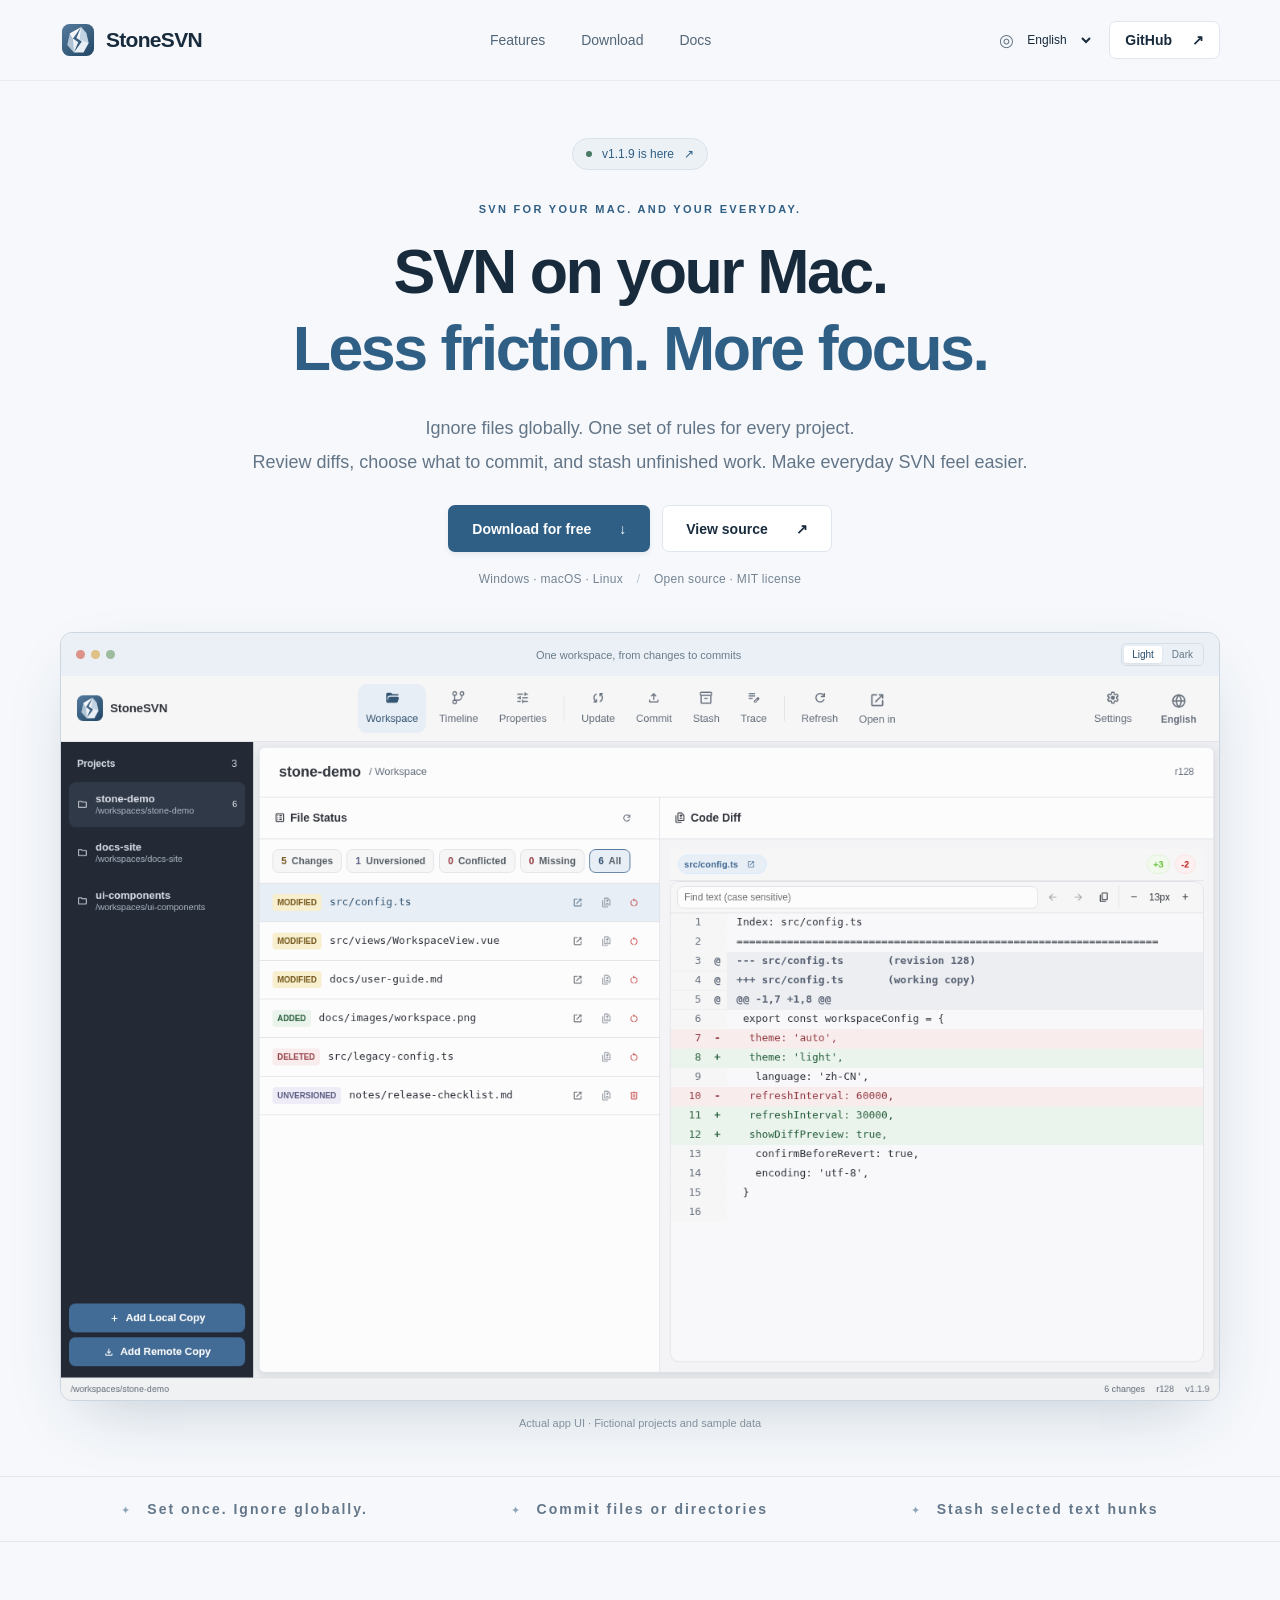
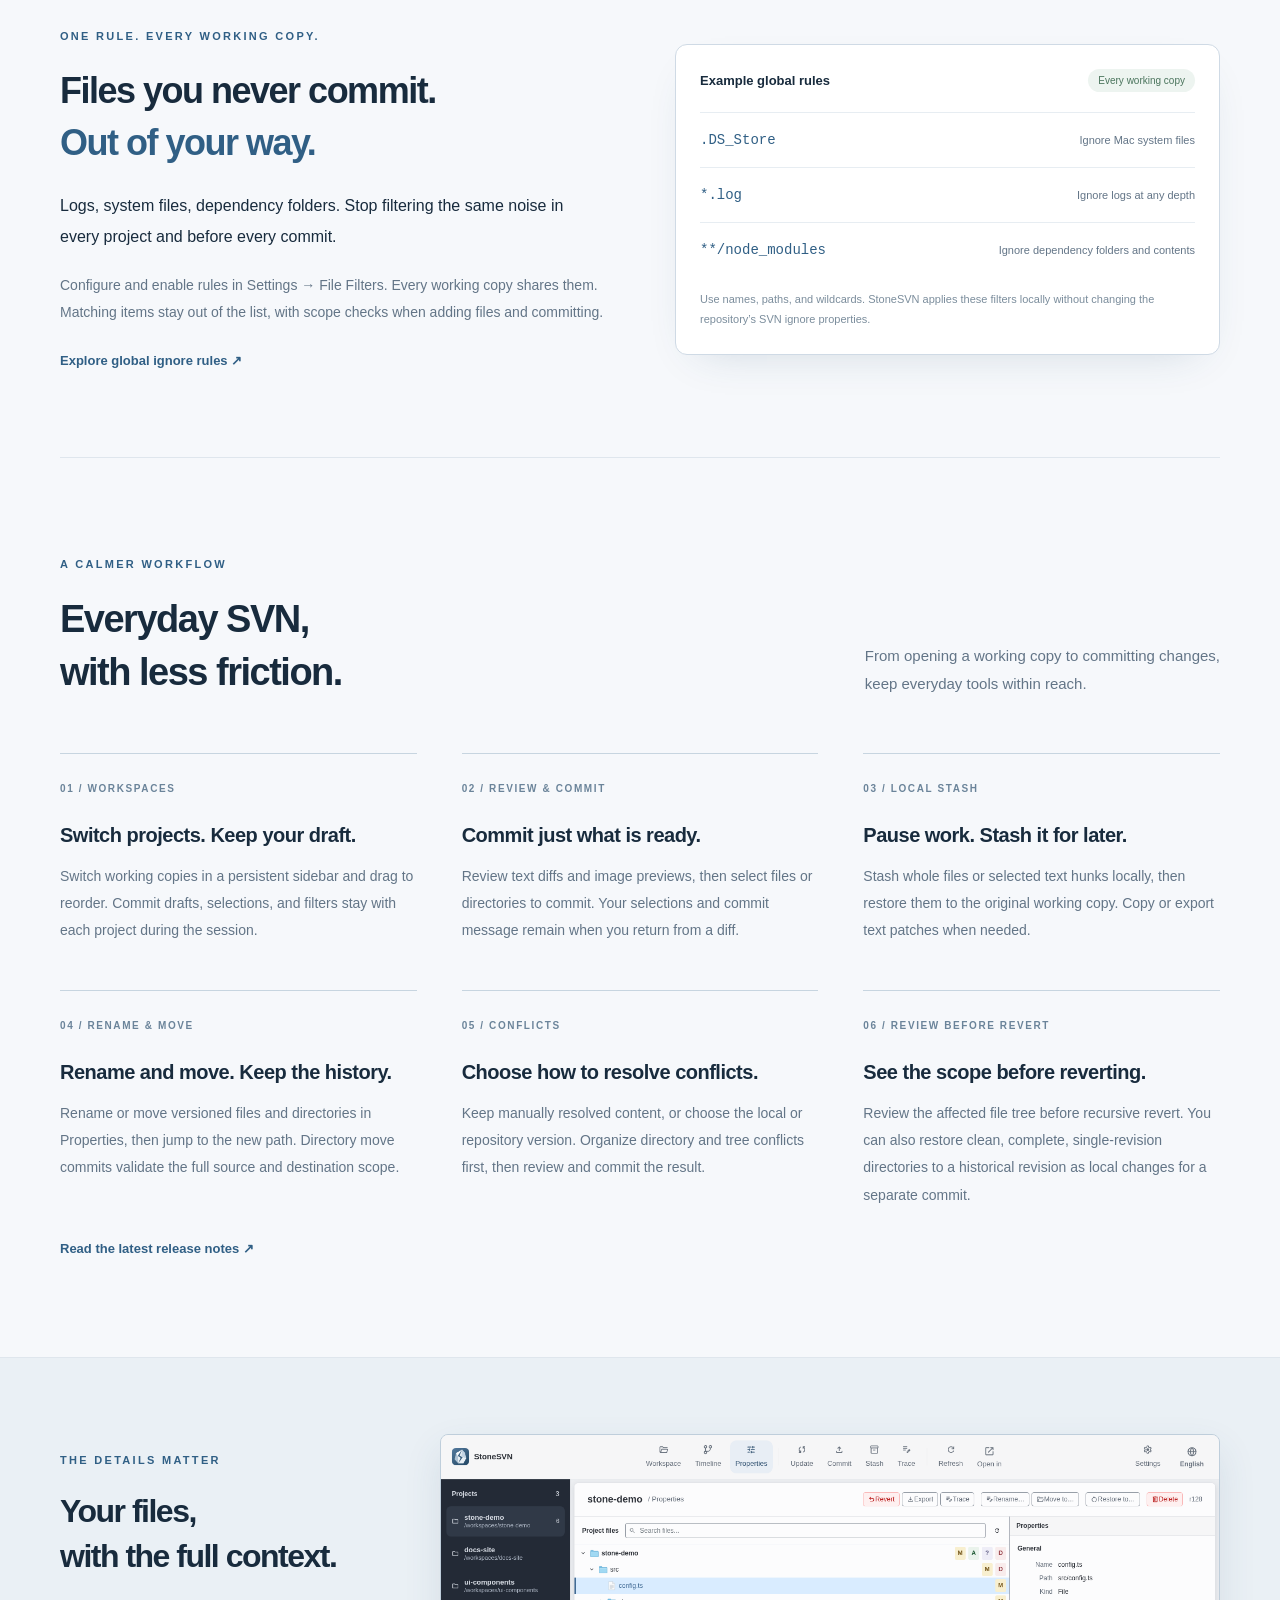
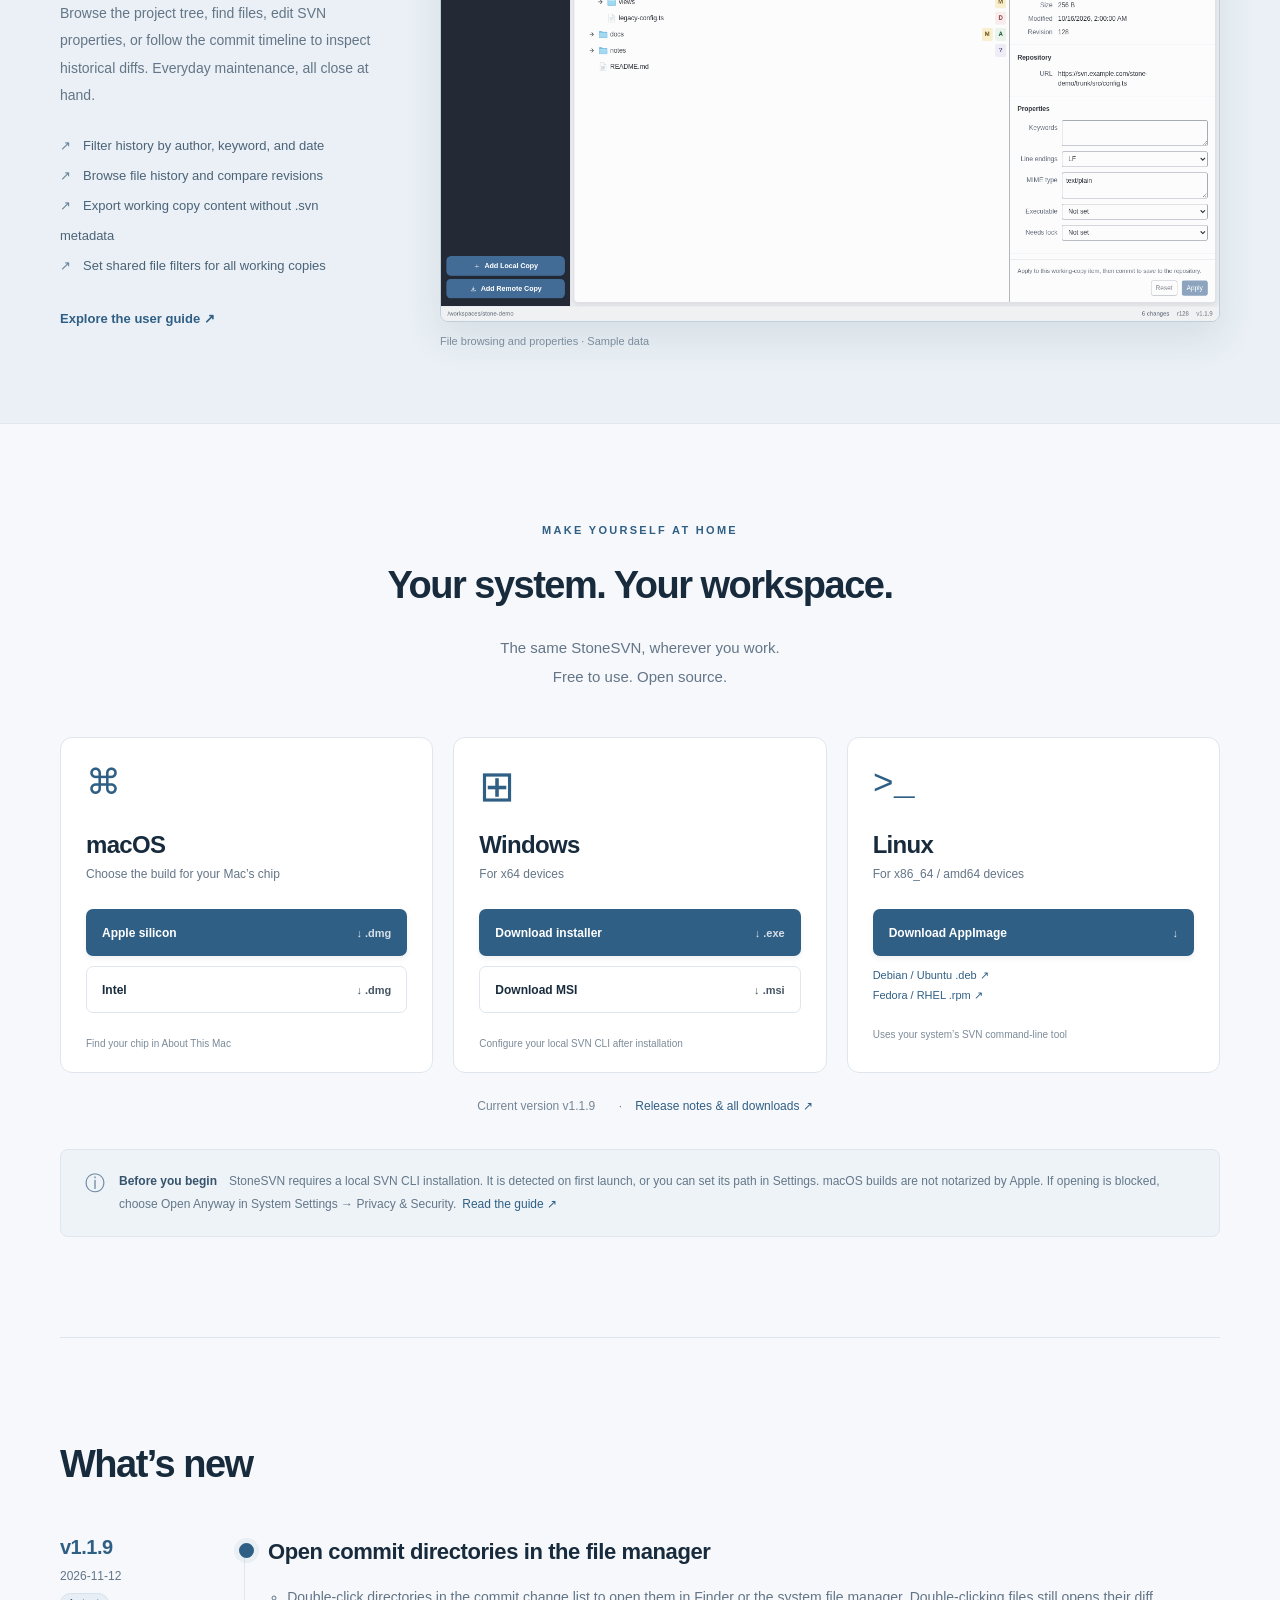
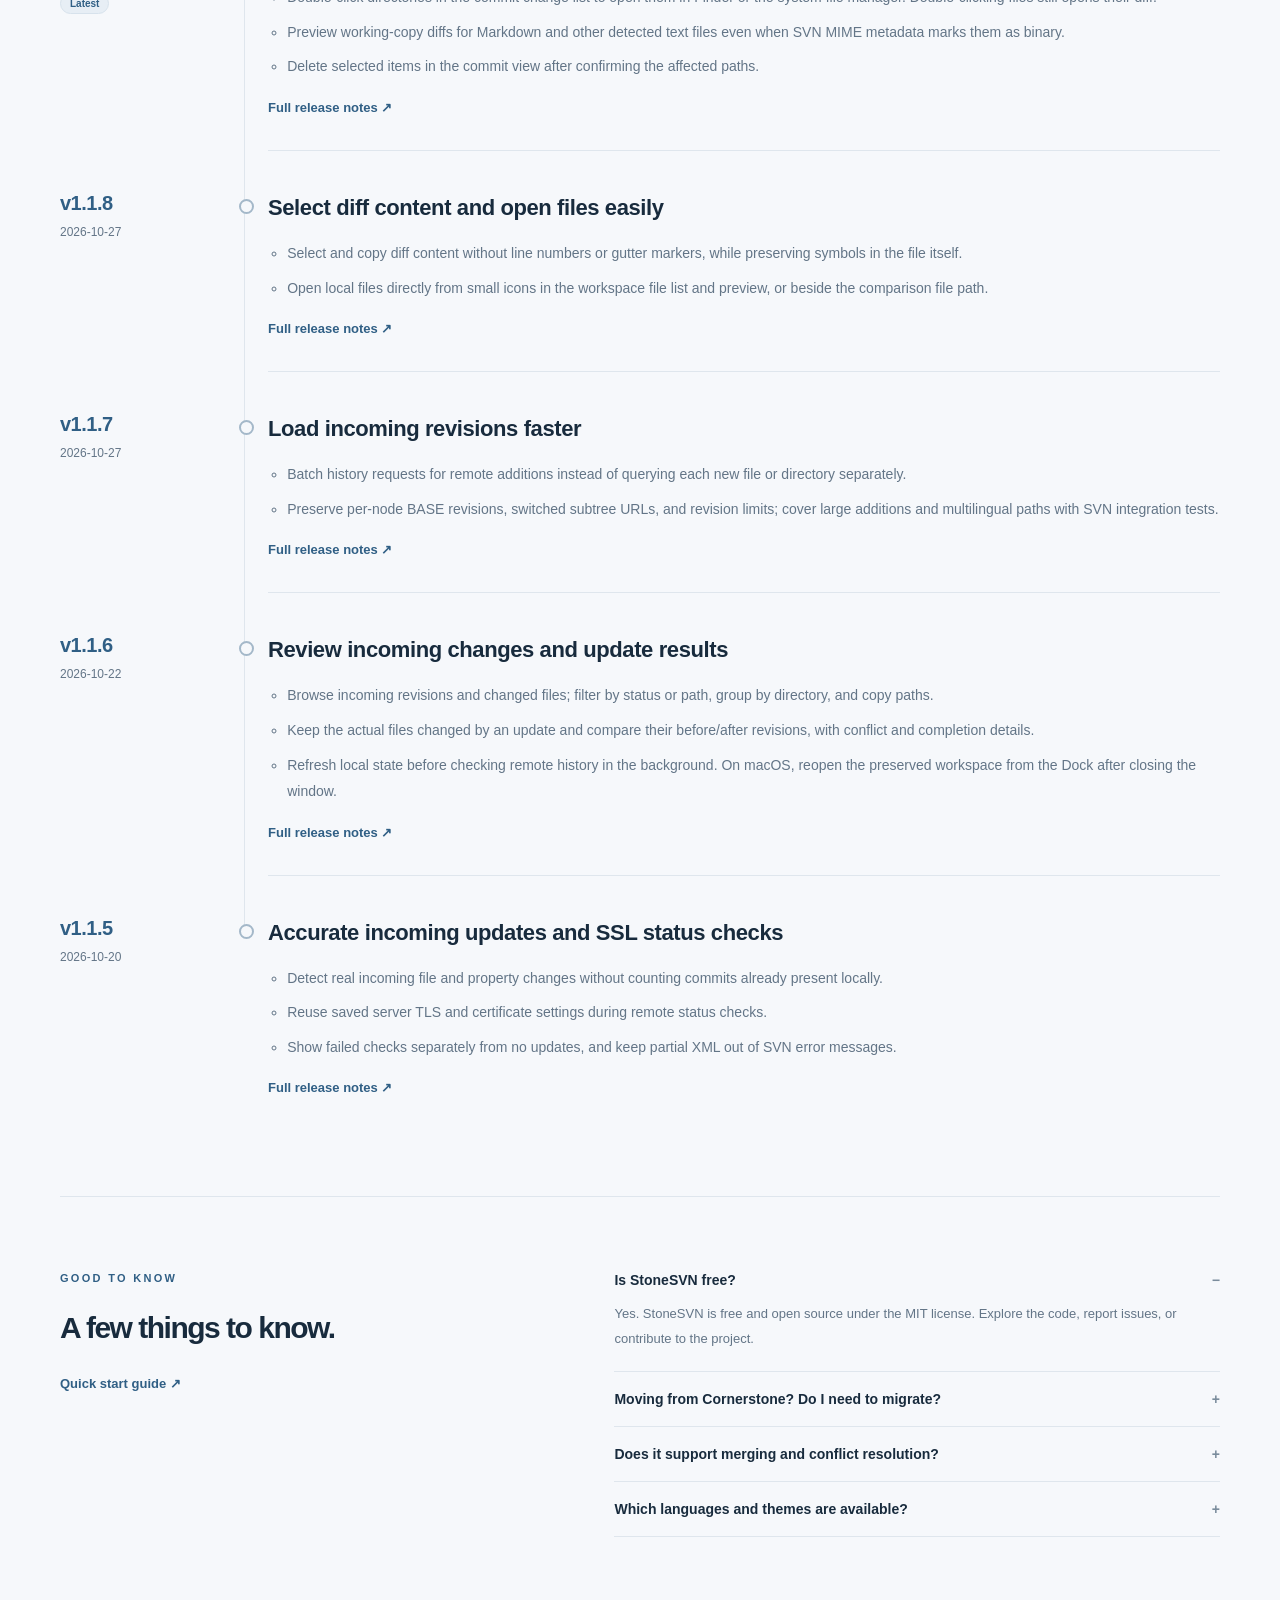
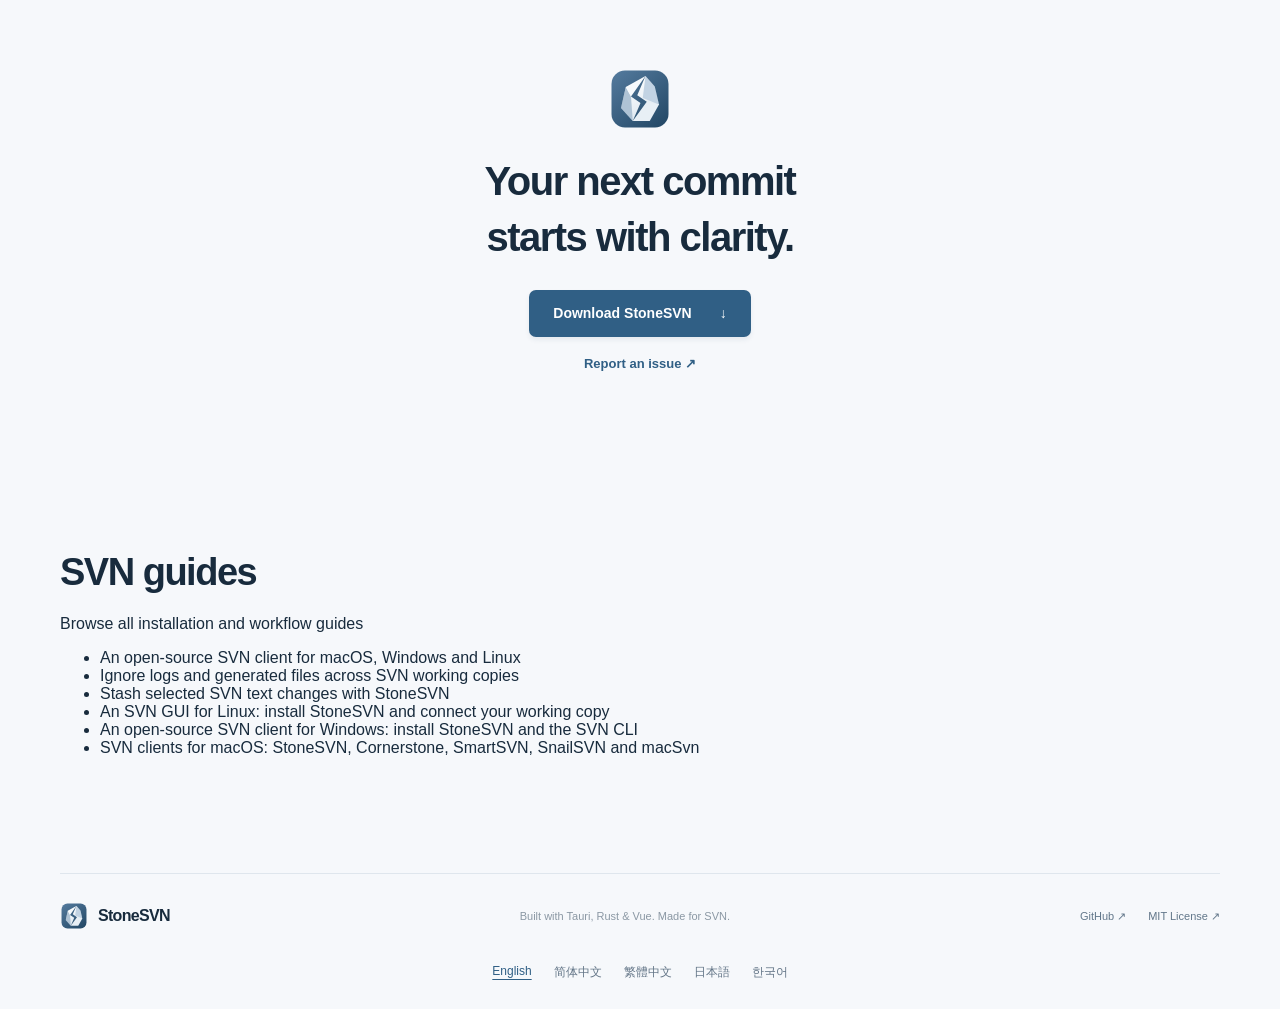
==== index.html @ fbe3829e "Sync v1.1.9 release notes and localized screenshots" ====
<!doctype html>
<html lang="en">
<head>
<meta name="msvalidate.01" content="617B01F468587422E25C1B739CE78AE4">
<meta name="google-site-verification" content="bcP2uG5483kM7h6wXrJl_gQ1n8JXrFKZnowoo6Uk9mM">
<meta charset="utf-8"><script src="/detect-language.js"></script><meta name="viewport" content="width=device-width,initial-scale=1">
<meta name="description" content="StoneSVN is a free, open-source SVN client for macOS, Windows and Linux. Ignore files globally, choose files or directories to commit, and stash selected text hunks.">
<meta name="theme-color" content="#f6f8fb"><meta property="og:title" content="StoneSVN · SVN for macOS with Global Ignore | Windows &amp; Linux"><meta property="og:description" content="StoneSVN is a free, open-source SVN client for macOS, Windows and Linux. Ignore files globally, choose files or directories to commit, and stash selected text hunks."><meta property="og:type" content="website">
<title>StoneSVN · SVN for macOS with Global Ignore | Windows &amp; Linux</title>
<link rel="icon" href="/assets/stone.svg" type="image/svg+xml"><link rel="stylesheet" href="/style.css"><script src="/script.js" defer></script><script src="/releases.js" defer></script>
<link rel="canonical" href="https://stonesvn.github.io/en/">
<link rel="alternate" hreflang="en" href="https://stonesvn.github.io/en/">
<link rel="alternate" hreflang="zh-CN" href="https://stonesvn.github.io/zh-CN/">
<link rel="alternate" hreflang="zh-TW" href="https://stonesvn.github.io/zh-TW/">
<link rel="alternate" hreflang="ja" href="https://stonesvn.github.io/ja/">
<link rel="alternate" hreflang="ko" href="https://stonesvn.github.io/ko/">
<link rel="alternate" hreflang="x-default" href="https://stonesvn.github.io/en/">
<meta property="og:url" content="https://stonesvn.github.io/en/">
<meta property="og:site_name" content="StoneSVN">
<meta property="og:locale" content="en_US">
<meta property="og:locale:alternate" content="zh_CN">
<meta property="og:locale:alternate" content="zh_TW">
<meta property="og:locale:alternate" content="ja_JP">
<meta property="og:locale:alternate" content="ko_KR">
<meta property="og:image" content="https://stonesvn.github.io/assets/screenshots/en-workspace-light.png?v=1c0901e732eacc525bfa793ed24c6bfe81cce4ba">
<meta property="og:image:width" content="1440">
<meta property="og:image:height" content="900">
<meta name="twitter:card" content="summary_large_image">
<meta name="twitter:title" content="StoneSVN · SVN for macOS with Global Ignore | Windows &amp; Linux">
<meta name="twitter:description" content="StoneSVN is a free, open-source SVN client for macOS, Windows and Linux. Ignore files globally, choose files or directories to commit, and stash selected text hunks.">
<meta name="twitter:image" content="https://stonesvn.github.io/assets/screenshots/en-workspace-light.png?v=1c0901e732eacc525bfa793ed24c6bfe81cce4ba">
<script type="application/ld+json">{"@context":"https://schema.org","@type":"SoftwareApplication","name":"StoneSVN","applicationCategory":"DeveloperApplication","operatingSystem":"Windows, macOS, Linux","inLanguage":"en","url":"https://stonesvn.github.io/en/","description":"StoneSVN is a free, open-source SVN client for macOS, Windows and Linux. Ignore files globally, choose files or directories to commit, and stash selected text hunks.","license":"https://opensource.org/license/mit","downloadUrl":"https://github.com/firzen/StoneSVN/releases/latest","image":"https://stonesvn.github.io/assets/screenshots/en-workspace-light.png?v=1c0901e732eacc525bfa793ed24c6bfe81cce4ba","softwareVersion":"1.1.9","datePublished":"2026-11-12T02:05:34Z","offers":{"@type":"Offer","price":"0","priceCurrency":"USD"}}</script>
</head>
<body>
<a class="skip" href="#main">Skip to content</a>
<header class="header"><div class="container nav"><a class="brand" href="#" aria-label="StoneSVN home"><img src="/assets/stone.svg" alt="" width="36" height="36">StoneSVN</a><nav aria-label="Main navigation"><a href="#features">Features</a><a href="#download">Download</a><a href="https://github.com/firzen/StoneSVN/blob/main/README.md">Docs</a></nav><div class="nav-actions"><label class="language-label"><span aria-hidden="true">◎</span><select id="language" aria-label="Language / 语言"><option value="en" selected>English</option><option value="zh-CN">简体中文</option><option value="zh-TW">繁體中文</option><option value="ja">日本語</option><option value="ko">한국어</option></select></label><a class="github" href="https://github.com/firzen/StoneSVN">GitHub <span aria-hidden="true">↗</span></a></div></div></header>
<main id="main">
<section class="hero container">
<a class="release" data-release-link href="https://github.com/firzen/StoneSVN/releases/tag/v1.1.9"><span class="dot"></span> <span data-release-label data-release-template="{version} is here">v1.1.9 is here</span> <span aria-hidden="true">↗</span></a>
<p class="eyebrow">SVN FOR YOUR MAC. AND YOUR EVERYDAY.</p>
<h1>SVN on your Mac.<br><span>Less friction. More focus.</span></h1>
<p class="intro">Ignore files globally. One set of rules for every project.<br>Review diffs, choose what to commit, and stash unfinished work. Make everyday SVN feel easier.</p>
<div class="hero-actions"><a class="button primary" href="#download">Download for free <span aria-hidden="true">↓</span></a><a class="button secondary" href="https://github.com/firzen/StoneSVN">View source <span aria-hidden="true">↗</span></a></div>
<p class="platform-note">Windows · macOS · Linux <span> / </span> Open source · MIT license</p>
<div class="product"><div class="product-bar"><span class="window-dots" aria-hidden="true"><i></i><i></i><i></i></span><span>One workspace, from changes to commits</span><div class="theme-switch" role="group" aria-label="Screenshot theme"><button type="button" data-theme="light" aria-pressed="true">Light</button><button type="button" data-theme="dark" aria-pressed="false">Dark</button></div></div><img id="workspace" data-release="1c0901e732eacc525bfa793ed24c6bfe81cce4ba" src="/assets/screenshots/en-workspace-light.png?v=1c0901e732eacc525bfa793ed24c6bfe81cce4ba" width="1440" height="900" alt="StoneSVN workspace: projects on the left, changed files in the center, and text diffs on the right" fetchpriority="high"></div>
<p class="caption">Actual app UI · Fictional projects and sample data</p>
</section>
<div class="principles"><div class="container"><span>Set once. Ignore globally.</span><span>Commit files or directories</span><span>Stash selected text hunks</span></div></div>
<section class="ignore-section container" id="features"><div class="ignore-copy"><p class="eyebrow">ONE RULE. EVERY WORKING COPY.</p><h2>Files you never commit.<br><span>Out of your way.</span></h2><p class="ignore-intro">Logs, system files, dependency folders. Stop filtering the same noise in every project and before every commit.</p><p>Configure and enable rules in Settings → File Filters. Every working copy shares them. Matching items stay out of the list, with scope checks when adding files and committing.</p><a class="text-link" href="https://github.com/firzen/StoneSVN/blob/main/README.md#global-ignore-rules">Explore global ignore rules ↗</a></div><div class="ignore-example"><div class="rule-header"><span>Example global rules</span><span class="rule-badge">Every working copy</span></div><div class="rule-row"><code>.DS_Store</code><span>Ignore Mac system files</span></div><div class="rule-row"><code>*.log</code><span>Ignore logs at any depth</span></div><div class="rule-row"><code>**/node_modules</code><span>Ignore dependency folders and contents</span></div><p class="rule-footnote">Use names, paths, and wildcards. StoneSVN applies these filters locally without changing the repository’s SVN ignore properties.</p></div></section>
<section class="section container" id="workflow"><div class="section-heading"><p class="eyebrow">A CALMER WORKFLOW</p><h2>Everyday SVN,<br>with less friction.</h2><p>From opening a working copy to committing changes,<br>keep everyday tools within reach.</p></div>
<div class="features"><article><span class="feature-num">01 / WORKSPACES</span><h3>Switch projects. Keep your draft.</h3><p>Switch working copies in a persistent sidebar and drag to reorder. Commit drafts, selections, and filters stay with each project during the session.</p></article><article><span class="feature-num">02 / REVIEW & COMMIT</span><h3>Commit just what is ready.</h3><p>Review text diffs and image previews, then select files or directories to commit. Your selections and commit message remain when you return from a diff.</p></article><article><span class="feature-num">03 / LOCAL STASH</span><h3>Pause work. Stash it for later.</h3><p>Stash whole files or selected text hunks locally, then restore them to the original working copy. Copy or export text patches when needed.</p></article><article><span class="feature-num">04 / RENAME & MOVE</span><h3>Rename and move. Keep the history.</h3><p>Rename or move versioned files and directories in Properties, then jump to the new path. Directory move commits validate the full source and destination scope.</p></article><article><span class="feature-num">05 / CONFLICTS</span><h3>Choose how to resolve conflicts.</h3><p>Keep manually resolved content, or choose the local or repository version. Organize directory and tree conflicts first, then review and commit the result.</p></article><article><span class="feature-num">06 / REVIEW BEFORE REVERT</span><h3>See the scope before reverting.</h3><p>Review the affected file tree before recursive revert. You can also restore clean, complete, single-revision directories to a historical revision as local changes for a separate commit.</p></article></div><p class="maintenance-note"><a class="text-link" data-release-link href="https://github.com/firzen/StoneSVN/releases/tag/v1.1.9">Read the latest release notes ↗</a></p>
</section>
<section class="detail-wrap"><div class="container detail"><div><p class="eyebrow">THE DETAILS MATTER</p><h2>Your files,<br>with the full context.</h2><p>Browse the project tree, find files, edit SVN properties, or follow the commit timeline to inspect historical diffs. Everyday maintenance, all close at hand.</p><ul><li>Filter history by author, keyword, and date</li><li>Browse file history and compare revisions</li><li>Export working copy content without .svn metadata</li><li>Set shared file filters for all working copies</li></ul><a class="text-link" href="https://github.com/firzen/StoneSVN/blob/main/docs/user-guide.md">Explore the user guide <span aria-hidden="true">↗</span></a></div><figure><img src="/assets/screenshots/en-properties.png?v=1c0901e732eacc525bfa793ed24c6bfe81cce4ba" alt="StoneSVN properties view with file tree, file information, and SVN property editing" width="1440" height="900" loading="lazy"><figcaption>File browsing and properties · Sample data</figcaption></figure></div></section>
<section class="section container downloads" id="download"><div class="section-heading centered"><p class="eyebrow">MAKE YOURSELF AT HOME</p><h2>Your system. Your workspace.</h2><p>The same StoneSVN, wherever you work.<br>Free to use. Open source.</p></div><div class="download-grid">
<article class="download-card"><div class="os-icon" aria-hidden="true">⌘</div><h3>macOS</h3><p>Choose the build for your Mac’s chip</p><a class="button primary" data-release-asset="mac-arm" href="https://github.com/firzen/StoneSVN/releases/latest">Apple silicon <span>↓ .dmg</span></a><a class="button secondary" data-release-asset="mac-intel" href="https://github.com/firzen/StoneSVN/releases/latest">Intel <span>↓ .dmg</span></a><small>Find your chip in About This Mac</small></article>
<article class="download-card"><div class="os-icon windows" aria-hidden="true">⊞</div><h3>Windows</h3><p>For x64 devices</p><a class="button primary" data-release-asset="windows-exe" href="https://github.com/firzen/StoneSVN/releases/latest">Download installer <span>↓ .exe</span></a><a class="button secondary" data-release-asset="windows-msi" href="https://github.com/firzen/StoneSVN/releases/latest">Download MSI <span>↓ .msi</span></a><small>Configure your local SVN CLI after installation</small></article>
<article class="download-card"><div class="os-icon" aria-hidden="true">&gt;_</div><h3>Linux</h3><p>For x86_64 / amd64 devices</p><a class="button primary" data-release-asset="linux-appimage" href="https://github.com/firzen/StoneSVN/releases/latest">Download AppImage <span>↓</span></a><div class="linux-links"><a data-release-asset="linux-deb" href="https://github.com/firzen/StoneSVN/releases/latest">Debian / Ubuntu .deb ↗</a><a data-release-asset="linux-rpm" href="https://github.com/firzen/StoneSVN/releases/latest">Fedora / RHEL .rpm ↗</a></div><small>Uses your system’s SVN command-line tool</small></article></div>
<p class="release-note"><span data-release-label data-release-template="Current version {version}">Current version v1.1.9</span> <span>·</span> <a data-release-link href="https://github.com/firzen/StoneSVN/releases/tag/v1.1.9">Release notes &amp; all downloads ↗</a></p>
<div class="install-note"><span aria-hidden="true">ⓘ</span><p><strong>Before you begin</strong>　StoneSVN requires a local SVN CLI installation. It is detected on first launch, or you can set its path in Settings. macOS builds are not notarized by Apple. If opening is blocked, choose Open Anyway in System Settings → Privacy &amp; Security.<a href="https://github.com/firzen/StoneSVN/blob/main/docs/macos-distribution.md">Read the guide ↗</a></p></div></section>
<section class="section container release-history" id="release-notes" aria-labelledby="release-heading"><h2 id="release-heading">What’s new</h2><ol class="release-timeline" role="list"><li class="release-entry is-latest"><div class="release-meta"><a class="release-version" href="https://github.com/firzen/StoneSVN/releases/tag/v1.1.9">v1.1.9</a><time datetime="2026-11-12T02:05:34Z">2026-11-12</time><span class="release-latest">Latest</span></div><article class="release-content" aria-labelledby="release-v1.1.9"><h3 id="release-v1.1.9">Open commit directories in the file manager</h3><ul><li>Double-click directories in the commit change list to open them in Finder or the system file manager. Double-clicking files still opens their diff.</li><li>Preview working-copy diffs for Markdown and other detected text files even when SVN MIME metadata marks them as binary.</li><li>Delete selected items in the commit view after confirming the affected paths.</li></ul><a class="text-link" href="https://github.com/firzen/StoneSVN/releases/tag/v1.1.9">Full release notes ↗</a></article></li><li class="release-entry"><div class="release-meta"><a class="release-version" href="https://github.com/firzen/StoneSVN/releases/tag/v1.1.8">v1.1.8</a><time datetime="2026-10-27T03:00:04Z">2026-10-27</time></div><article class="release-content" aria-labelledby="release-v1.1.8"><h3 id="release-v1.1.8">Select diff content and open files easily</h3><ul><li>Select and copy diff content without line numbers or gutter markers, while preserving symbols in the file itself.</li><li>Open local files directly from small icons in the workspace file list and preview, or beside the comparison file path.</li></ul><a class="text-link" href="https://github.com/firzen/StoneSVN/releases/tag/v1.1.8">Full release notes ↗</a></article></li><li class="release-entry"><div class="release-meta"><a class="release-version" href="https://github.com/firzen/StoneSVN/releases/tag/v1.1.7">v1.1.7</a><time datetime="2026-10-27T01:45:45Z">2026-10-27</time></div><article class="release-content" aria-labelledby="release-v1.1.7"><h3 id="release-v1.1.7">Load incoming revisions faster</h3><ul><li>Batch history requests for remote additions instead of querying each new file or directory separately.</li><li>Preserve per-node BASE revisions, switched subtree URLs, and revision limits; cover large additions and multilingual paths with SVN integration tests.</li></ul><a class="text-link" href="https://github.com/firzen/StoneSVN/releases/tag/v1.1.7">Full release notes ↗</a></article></li><li class="release-entry"><div class="release-meta"><a class="release-version" href="https://github.com/firzen/StoneSVN/releases/tag/v1.1.6">v1.1.6</a><time datetime="2026-10-22T07:34:22Z">2026-10-22</time></div><article class="release-content" aria-labelledby="release-v1.1.6"><h3 id="release-v1.1.6">Review incoming changes and update results</h3><ul><li>Browse incoming revisions and changed files; filter by status or path, group by directory, and copy paths.</li><li>Keep the actual files changed by an update and compare their before/after revisions, with conflict and completion details.</li><li>Refresh local state before checking remote history in the background. On macOS, reopen the preserved workspace from the Dock after closing the window.</li></ul><a class="text-link" href="https://github.com/firzen/StoneSVN/releases/tag/v1.1.6">Full release notes ↗</a></article></li><li class="release-entry"><div class="release-meta"><a class="release-version" href="https://github.com/firzen/StoneSVN/releases/tag/v1.1.5">v1.1.5</a><time datetime="2026-10-20T12:24:00Z">2026-10-20</time></div><article class="release-content" aria-labelledby="release-v1.1.5"><h3 id="release-v1.1.5">Accurate incoming updates and SSL status checks</h3><ul><li>Detect real incoming file and property changes without counting commits already present locally.</li><li>Reuse saved server TLS and certificate settings during remote status checks.</li><li>Show failed checks separately from no updates, and keep partial XML out of SVN error messages.</li></ul><a class="text-link" href="https://github.com/firzen/StoneSVN/releases/tag/v1.1.5">Full release notes ↗</a></article></li></ol></section><section class="faq-section container"><div><p class="eyebrow">GOOD TO KNOW</p><h2>A few things to know.</h2><a class="text-link" href="https://github.com/firzen/StoneSVN/blob/main/QUICKSTART.md">Quick start guide ↗</a></div><div class="faq"><details open><summary>Is StoneSVN free?</summary><p>Yes. StoneSVN is free and open source under the MIT license. Explore the code, report issues, or contribute to the project.</p></details><details><summary>Moving from Cornerstone? Do I need to migrate?</summary><p>No. StoneSVN uses your local SVN CLI to open existing working copies or check out remote repositories. Start with the quick start guide if you are new to the app.</p></details><details><summary>Does it support merging and conflict resolution?</summary><p>Conflict actions support manually resolved content or the local/repository version. Organize directory and tree conflicts before marking them resolved. General Merge, Switch, and line-by-line Blame interfaces are still unavailable.</p></details><details><summary>Which languages and themes are available?</summary><p>The app supports Simplified Chinese, Traditional Chinese, English, Japanese, and Korean, with light and dark themes available in Settings.</p></details></div></section>
<section class="closing container"><img src="/assets/stone.svg" alt="" width="64" height="64"><h2>Your next commit<br>starts with clarity.</h2><a class="button primary" href="#download">Download StoneSVN <span aria-hidden="true">↓</span></a><a class="text-link" href="https://github.com/firzen/StoneSVN/issues">Report an issue ↗</a></section>
<section class="section container" id="guides"><h2>SVN guides</h2><p><a href="/en/guides/">Browse all installation and workflow guides</a></p><ul><li><a href="/en/guides/svn-client-macos/">An open-source SVN client for macOS, Windows and Linux</a></li><li><a href="/en/guides/svn-global-ignore/">Ignore logs and generated files across SVN working copies</a></li><li><a href="/en/guides/svn-stash-selected-hunks/">Stash selected SVN text changes with StoneSVN</a></li><li><a href="/en/guides/svn-client-linux/">An SVN GUI for Linux: install StoneSVN and connect your working copy</a></li><li><a href="/en/guides/svn-client-windows/">An open-source SVN client for Windows: install StoneSVN and the SVN CLI</a></li><li><a href="/en/guides/svn-clients-macos-compared/">SVN clients for macOS: StoneSVN, Cornerstone, SmartSVN, SnailSVN and macSvn</a></li></ul></section></main>
<footer class="container footer"><a class="brand" href="#"><img src="/assets/stone.svg" alt="" width="28" height="28">StoneSVN</a><span>Built with Tauri, Rust & Vue. Made for SVN.</span><div><a href="https://github.com/firzen/StoneSVN">GitHub ↗</a><a href="https://github.com/firzen/StoneSVN/blob/main/LICENSE">MIT License ↗</a></div></footer><nav class="language-links container" aria-label="Languages"><a href="/en/" lang="en" hreflang="en" aria-current="page">English</a><a href="/zh-CN/" lang="zh-CN" hreflang="zh-CN">简体中文</a><a href="/zh-TW/" lang="zh-TW" hreflang="zh-TW">繁體中文</a><a href="/ja/" lang="ja" hreflang="ja">日本語</a><a href="/ko/" lang="ko" hreflang="ko">한국어</a></nav>
</body></html>
---- style.css ----
:root{--ink:#182b3d;--muted:#637587;--blue:#305f85;--line:#dfe6ed;--paper:#f6f8fb;--white:#fff}*{box-sizing:border-box}html{scroll-behavior:smooth;scroll-padding-top:88px}body{margin:0;background:var(--paper);color:var(--ink);font-family:Inter,-apple-system,BlinkMacSystemFont,"Segoe UI","PingFang SC","Microsoft YaHei",sans-serif;-webkit-font-smoothing:antialiased}a{color:inherit;text-decoration:none}button{font:inherit}a,button,summary{-webkit-tap-highlight-color:transparent}a:focus-visible,button:focus-visible,summary:focus-visible{outline:3px solid #5996c9;outline-offset:5px}img{display:block;max-width:100%;height:auto}.container{width:min(1160px,calc(100% - 80px));margin:auto}.header{position:sticky;top:0;z-index:10;background:#f6f8fbeb;backdrop-filter:blur(16px);border-bottom:1px solid #dfe6ed99}.nav{height:80px;display:flex;align-items:center;justify-content:space-between}.brand{display:flex;align-items:center;gap:10px;font-size:21px;font-weight:750;letter-spacing:-.7px}.nav nav{display:flex;gap:36px;font-size:14px;color:#536678}.nav nav a:hover,.text-link:hover,.footer a:hover{color:#2c77af}.github{font-size:14px;font-weight:600;display:flex;gap:20px;border:1px solid var(--line);border-radius:7px;padding:10px 15px;background:#fff}.hero{text-align:center;padding-top:57px}.release{display:inline-flex;align-items:center;gap:10px;border:1px solid #d8e2eb;border-radius:30px;padding:8px 13px;font-size:12px;color:var(--blue);background:#ecf1f6}.dot{width:6px;height:6px;border-radius:50%;background:#497b65}.eyebrow{font-size:11px;font-weight:650;letter-spacing:2.3px;color:var(--blue);margin:0 0 23px}.hero .eyebrow{margin-top:33px;margin-bottom:18px}h1{font-size:clamp(46px,5.5vw,76px);font-weight:750;line-height:1.22;letter-spacing:-3px;margin:0}h1 span{color:var(--blue)}.intro{font-size:18px;line-height:1.9;color:var(--muted);margin:25px 0 26px}.hero-actions{display:flex;justify-content:center;gap:12px}.button{min-height:47px;border:1px solid transparent;display:inline-flex;align-items:center;justify-content:center;gap:28px;padding:12px 23px;border-radius:7px;font-size:14px;font-weight:600;transition:background .18s,transform .18s}.button:hover{transform:translateY(-2px)}.primary{background:var(--blue);color:white;box-shadow:0 3px 5px #183c5312}.primary:hover{background:#244d6d}.secondary{background:white;border-color:var(--line)}.secondary:hover{background:#edf2f7}.platform-note{font-size:12px;letter-spacing:.3px;color:#758493;margin:20px 0 46px}.platform-note span{color:#b9c5cf;margin:0 10px}.product{border:1px solid #cbd6e0;border-radius:12px;overflow:hidden;box-shadow:0 25px 65px -25px #25496747;text-align:left;background:#e8edf2}.product-bar{height:43px;background:#eaf0f5;display:flex;align-items:center;justify-content:space-between;padding:0 15px;font-size:11px;color:#6b7b89}.window-dots{display:flex;gap:6px;width:80px}.window-dots i{width:9px;height:9px;background:#c4ced7;border-radius:50%}.window-dots i:first-child{background:#dd9389}.window-dots i:nth-child(2){background:#dfc087}.window-dots i:nth-child(3){background:#9dbb9e}.theme-switch{display:flex;padding:2px;border:1px solid #d4dee7;border-radius:5px;gap:2px}.theme-switch button{border:0;background:transparent;font-size:10px;color:#667787;padding:3px 8px;border-radius:3px;cursor:pointer}.theme-switch button[aria-pressed=true]{background:#fff;color:#284d6c;box-shadow:0 1px 3px #20374d18}.caption{font-size:11px;color:#83909d;margin:16px 0 47px}.principles{border-block:1px solid var(--line)}.principles>div{display:flex;justify-content:space-around;gap:20px;padding-block:24px;font-size:14px;font-weight:550;letter-spacing:2px;color:#64778a}.principles span::before{content:'✦';font-size:11px;margin-right:15px;color:#8da5b9}.section{padding-block:100px}.section-heading h2,h2{font-size:38px;line-height:1.4;letter-spacing:-1.5px;margin:0;font-weight:700}.section-heading{position:relative}.section-heading>p:last-child{color:var(--muted);font-size:15px;line-height:1.9;position:absolute;right:0;bottom:0;margin:0}.features{display:grid;grid-template-columns:repeat(3,1fr);gap:45px;margin-top:54px}.features article{border-top:1px solid #c7d5e0;padding-top:24px}.feature-num{font-size:10px;font-weight:650;letter-spacing:1.6px;color:#6b849a}.features h3{font-size:21px;letter-spacing:-.5px;margin:24px 0 13px}.features p{font-size:14px;line-height:1.95;color:var(--muted);margin:0}.detail-wrap{background:#eaf0f5;border-block:1px solid var(--line);overflow:hidden}.detail{padding-block:76px;display:grid;grid-template-columns:1fr 1.35fr;gap:68px;align-items:center}.detail h2{font-size:34px}.detail p:not(.eyebrow){font-size:14px;line-height:1.95;color:var(--muted);max-width:360px;margin:21px 0}.detail ul{list-style:none;padding:0;margin:22px 0 28px;line-height:2.3;font-size:13px;color:#4b6378}.detail li::before{content:'↗';color:#64829a;margin-right:12px}.text-link{color:var(--blue);font-size:13px;font-weight:600}.detail figure{margin:0;width:780px}.detail figure img{border:1px solid #bfcedb;border-radius:8px;box-shadow:0 16px 38px #2c506a1c}.detail figcaption{font-size:11px;color:#7b8c9c;margin-top:13px}.centered{text-align:center}.centered>p:last-child{position:static;margin-top:22px}.download-grid{display:grid;grid-template-columns:repeat(3,1fr);gap:20px;margin-top:46px}.download-card{padding:30px 25px 23px;background:#fff;border:1px solid var(--line);border-radius:12px}.os-icon{font-size:35px;line-height:1;height:45px;color:var(--blue);font-family:ui-monospace,monospace}.windows{font-size:43px}.download-card h3{font-size:24px;margin:18px 0 8px;letter-spacing:-.7px}.download-card p{font-size:12px;color:var(--muted);margin:0 0 28px}.download-card .button{width:100%;justify-content:space-between;padding-inline:15px;margin-bottom:10px;font-size:12px;gap:8px}.download-card .button span{font-size:11px;opacity:.8}.download-card small{display:block;font-size:10px;color:#7c8b98;margin-top:15px}.linux-links{min-height:48px;font-size:11px;line-height:1.8;display:flex;flex-direction:column;color:var(--blue)}.linux-links a:hover{text-decoration:underline}.release-note{text-align:center;color:#748696;font-size:12px;margin:26px 0 36px}.release-note span{margin:0 10px}.release-note a{color:var(--blue)}.install-note{display:flex;gap:14px;padding:20px 24px;border:1px solid var(--line);border-radius:8px;background:#eef3f7}.install-note>span{font-size:20px;color:#6986a1}.install-note p{margin:0;font-size:12px;line-height:1.9;color:#63778a}.install-note strong{color:#36536d}.install-note a{color:var(--blue);white-space:nowrap;margin-left:6px}.faq-section{border-top:1px solid var(--line);padding-block:75px;display:grid;grid-template-columns:1fr 1.25fr;gap:70px}.faq-section h2{font-size:30px;margin-bottom:25px}.faq details{border-bottom:1px solid var(--line);padding:19px 0}.faq details:first-child{padding-top:0}.faq summary{font-size:14px;font-weight:600;cursor:pointer;list-style:none;display:flex;justify-content:space-between;gap:20px}.faq summary::-webkit-details-marker{display:none}.faq summary::after{content:'+';color:#7a8c9c}.faq details[open] summary::after{content:'−'}.faq p{font-size:13px;line-height:1.9;color:var(--muted);margin:14px 24px 0 0}.closing{padding-block:55px 75px;text-align:center}.closing>img{margin:auto auto 22px}.closing h2{font-size:40px;margin-bottom:25px}.closing .text-link{display:block;margin-top:19px}.footer{padding-block:28px;border-top:1px solid var(--line);display:flex;align-items:center;justify-content:space-between;gap:20px}.footer .brand{font-size:16px}.footer>span{font-size:11px;color:#8b98a4}.footer>div{display:flex;gap:22px;font-size:11px;color:#62778a}.skip{position:fixed;top:-100px;left:12px;z-index:100;background:white;padding:12px}.skip:focus{top:12px}@media(min-width:1600px){.hero{padding-top:72px}}@media(max-width:900px){.container{width:calc(100% - 48px)}.features{gap:24px}.features h3{font-size:18px}.detail{gap:30px;grid-template-columns:1fr 1fr}.detail figure{width:650px}.download-card{padding:24px 18px}.faq-section{gap:30px}.footer>span{display:none}}@media(max-width:640px){html{scroll-padding-top:80px}.container{width:calc(100% - 36px)}.nav{height:68px}.brand{font-size:19px;gap:6px}.nav .brand img{width:30px}.nav nav{gap:18px;font-size:12px}.nav nav a:last-child{display:none}.github{padding:7px 10px;font-size:12px;gap:9px}.hero{padding-top:36px}.hero .eyebrow{font-size:9px;margin-top:28px}h1{font-size:47px;letter-spacing:-2px}.intro{font-size:14px;line-height:1.95;margin-block:22px}.button{font-size:12px;padding:11px 18px;gap:17px}.platform-note{font-size:10px;margin-bottom:31px}.platform-note span{margin-inline:4px}.product{border-radius:7px}.product-bar{height:35px;padding-inline:9px;font-size:9px}.window-dots{width:39px;gap:4px}.window-dots i{width:6px;height:6px}.theme-switch button{font-size:9px;padding:2px 5px}.caption{font-size:10px;margin-bottom:31px}.principles>div{font-size:10px;letter-spacing:0;padding-block:19px;gap:8px}.principles span::before{margin-right:6px;font-size:9px}.section{padding-block:60px}.section-heading h2,h2{font-size:31px;letter-spacing:-1px}.section-heading>p:last-child{position:static;margin-top:20px;font-size:13px}.features{grid-template-columns:1fr;gap:29px;margin-top:34px}.features article{padding-top:19px}.features h3{font-size:21px;margin-top:16px}.features p{font-size:13px}.detail{padding-block:50px;grid-template-columns:1fr;gap:30px}.detail h2{font-size:29px}.detail p:not(.eyebrow){max-width:none;font-size:13px}.detail figure{width:100%}.detail ul{font-size:12px}.download-grid{grid-template-columns:1fr;margin-top:30px}.download-card{padding:25px}.download-card .button{font-size:13px}.download-card small{font-size:11px}.download-card p{font-size:13px;margin-bottom:23px}.linux-links{font-size:12px}.install-note{padding:16px;gap:10px}.install-note p{font-size:11px}.release-note{font-size:11px}.faq-section{padding-block:48px;grid-template-columns:1fr;gap:35px}.faq-section h2{font-size:28px}.faq details:first-child{padding-top:15px;border-top:1px solid var(--line)}.closing{padding-block:35px 50px}.closing h2{font-size:34px}.footer{padding-block:24px;align-items:flex-start}.footer>div{gap:14px;font-size:10px}.footer .brand{font-size:14px}}@media(prefers-reduced-motion:reduce){html{scroll-behavior:auto}.button{transition:none}.button:hover{transform:none}}
.nav-actions{display:flex;align-items:center;gap:14px}.language-label{display:flex;align-items:center;gap:5px;color:var(--muted);font-size:17px}.language-label select{font:inherit;font-size:12px;color:var(--ink);background:transparent;border:1px solid transparent;border-radius:5px;padding:8px 3px;cursor:pointer;max-width:105px}.language-label select:focus-visible{outline:3px solid #5996c9;outline-offset:2px}html[lang=en] h1{font-size:clamp(40px,5.2vw,72px);letter-spacing:-2.5px}html[lang=en] .detail h2{font-size:32px}html[lang=en] .features h3{font-size:20px}html:not([lang=zh-CN]):not([lang=zh-TW]) .product-bar>span:nth-child(2){max-width:60%;text-align:center}html:not([lang=zh-CN]):not([lang=zh-TW]) .section-heading>p:last-child{max-width:42%}html:not([lang=zh-CN]):not([lang=zh-TW]) .centered>p:last-child{max-width:none}.download-card .button{gap:10px}.download-card .button span{flex-shrink:0}@media(max-width:900px){.nav nav{gap:20px}.nav-actions{gap:8px}.section-heading>p:last-child{max-width:40%}.download-card .button{font-size:11px;padding-inline:10px}.features{gap:28px}.features h3{line-height:1.5}}@media(max-width:640px){.nav{flex-wrap:wrap;height:auto;min-height:68px;gap:8px;padding-block:12px}.nav nav{order:3;width:100%;justify-content:center;border-top:1px solid var(--line);padding-top:10px;gap:32px}.nav nav a:last-child{display:block}.nav-actions{gap:7px}.language-label{font-size:14px;gap:2px}.language-label select{font-size:11px;max-width:88px}.github{font-size:11px;padding:7px 8px;gap:5px}.section-heading>p:last-child,html:not([lang=zh-CN]):not([lang=zh-TW]) .section-heading>p:last-child{max-width:none}html[lang=en] h1{font-size:42px;letter-spacing:-1.5px}html[lang=ko] h1,html[lang=ja] h1{font-size:37px;letter-spacing:-1px}html:not([lang=zh-CN]):not([lang=zh-TW]) .product-bar>span:nth-child(2){max-width:53%;font-size:8px}.download-card .button{font-size:13px;padding-inline:15px}.principles>div{flex-wrap:wrap;justify-content:center;column-gap:18px;row-gap:10px}.principles span{white-space:nowrap}.intro br{display:none}.intro{max-width:340px;margin-inline:auto}.closing h2{font-size:32px}.footer{flex-wrap:wrap}.footer>div{flex-wrap:wrap}html{scroll-padding-top:120px}}
@media(max-width:640px){.intro br{display:revert}}
.language-links{display:flex;flex-wrap:wrap;justify-content:center;gap:22px;padding-block:6px 28px;color:var(--muted);font-size:12px}.language-links a:hover,.language-links a[aria-current=page]{color:var(--blue);text-decoration:underline;text-underline-offset:4px}@media(max-width:640px){.language-links{gap:18px;font-size:11px}}
.ignore-section{display:grid;grid-template-columns:1fr 1fr;align-items:center;gap:70px;padding-block:88px;border-bottom:1px solid var(--line)}.ignore-copy h2{font-size:36px;line-height:1.45}.ignore-copy h2 span{color:var(--blue)}.ignore-copy p:not(.eyebrow){font-size:14px;line-height:1.95;color:var(--muted);margin:20px 0}.ignore-copy .ignore-intro{color:var(--ink)!important;font-size:16px!important}.ignore-copy .text-link{display:inline-block;margin-top:6px}.ignore-example{background:#fff;border:1px solid #cfdae5;border-radius:12px;padding:24px;box-shadow:0 16px 44px -24px #284d6d3b}.rule-header{display:flex;justify-content:space-between;align-items:center;gap:14px;font-size:13px;font-weight:600;padding-bottom:20px}.rule-badge{background:#edf4f0;color:#4b755d;border-radius:20px;padding:6px 10px;font-size:10px;font-weight:500}.rule-row{display:flex;flex-wrap:wrap;justify-content:space-between;align-items:center;gap:10px;padding:19px 0;border-top:1px solid #e7edf2}.rule-row code{color:var(--blue);font-size:14px;font-family:ui-monospace,SFMono-Regular,Consolas,monospace}.rule-row>span{font-size:11px;color:var(--muted)}.rule-footnote{font-size:11px;line-height:1.85;margin:12px 0 0;color:#7b8d9c}.hero .intro{max-width:820px;margin-inline:auto}.hero h1{font-size:clamp(44px,5vw,70px)}html[lang=en] .hero h1{font-size:clamp(40px,4.9vw,68px)}@media(max-width:900px){.ignore-section{gap:35px}.ignore-copy h2{font-size:30px}.ignore-example{padding:20px}.rule-row{align-items:flex-start;flex-direction:column}.rule-badge{font-size:9px}}@media(max-width:640px){.ignore-section{grid-template-columns:1fr;gap:28px;padding-block:50px}.ignore-copy h2{font-size:29px}.ignore-copy .ignore-intro{font-size:14px!important}.ignore-copy p:not(.eyebrow){font-size:13px}.hero .intro{max-width:350px}.hero h1{font-size:42px}html[lang=en] .hero h1{font-size:39px}html[lang=ja] .hero h1,html[lang=ko] .hero h1{font-size:36px}.rule-row{flex-direction:row}.rule-badge{font-size:10px}}
.maintenance-note{margin:30px 0 0}.features h3{line-height:1.5}

/* Recent releases: version rail and connected timeline. */
.release-history{border-top:1px solid var(--line)}
.release-history>h2{margin:0 0 44px}
.release-timeline{list-style:none;padding:0;margin:0}
.release-entry{position:relative;display:grid;grid-template-columns:160px minmax(0,1fr);gap:48px;padding-bottom:40px}
.release-entry::before{content:'';position:absolute;left:184px;top:13px;bottom:-13px;width:1px;background:var(--line)}
.release-entry::after{content:'';position:absolute;left:179px;top:8px;width:11px;height:11px;border:2px solid #a4b8c9;border-radius:50%;background:var(--paper)}
.release-entry:last-child{padding-bottom:0}
.release-entry:last-child::before{display:none}
.release-entry.is-latest::after{border-color:var(--blue);background:var(--blue);box-shadow:0 0 0 5px #305f8510}
.release-meta{display:flex;flex-direction:column;align-items:flex-start;gap:10px;padding-top:1px}
.release-version{font-size:20px;font-weight:700;letter-spacing:-.5px;color:var(--blue)}
.release-version:hover{text-decoration:underline}
.release-meta time{color:var(--muted);font-size:12px;font-variant-numeric:tabular-nums}
.release-latest{font-size:10px;font-weight:600;color:var(--blue);background:#e7eef5;border:1px solid #d7e2ec;border-radius:20px;padding:4px 9px}
.release-content{padding:0 0 34px;border-bottom:1px solid var(--line)}
.release-entry:last-child .release-content{border-bottom:0;padding-bottom:0}
.release-content h3{font-size:22px;line-height:1.5;letter-spacing:-.4px;margin:0 0 16px}
.release-content ul{padding-left:1.2rem;line-height:1.9;margin:0 0 18px;color:var(--muted);font-size:14px}
.release-content li+li{margin-top:8px}
@media(max-width:640px){
 .release-history>h2{margin-bottom:32px}
 .release-entry{grid-template-columns:minmax(0,1fr);gap:16px;padding-left:26px;padding-bottom:32px}
 .release-entry::before{left:4px;top:11px;bottom:-11px}
 .release-entry::after{left:-1px;top:6px}
 .release-meta{flex-direction:row;align-items:center;flex-wrap:wrap;gap:10px 12px;padding-top:0}
 .release-version{font-size:17px}
 .release-meta time{font-size:11px}
 .release-latest{font-size:9px;padding:3px 8px}
 .release-content{padding-bottom:28px}
 .release-content h3{font-size:19px;margin-bottom:12px}
 .release-content ul{font-size:13px}
}
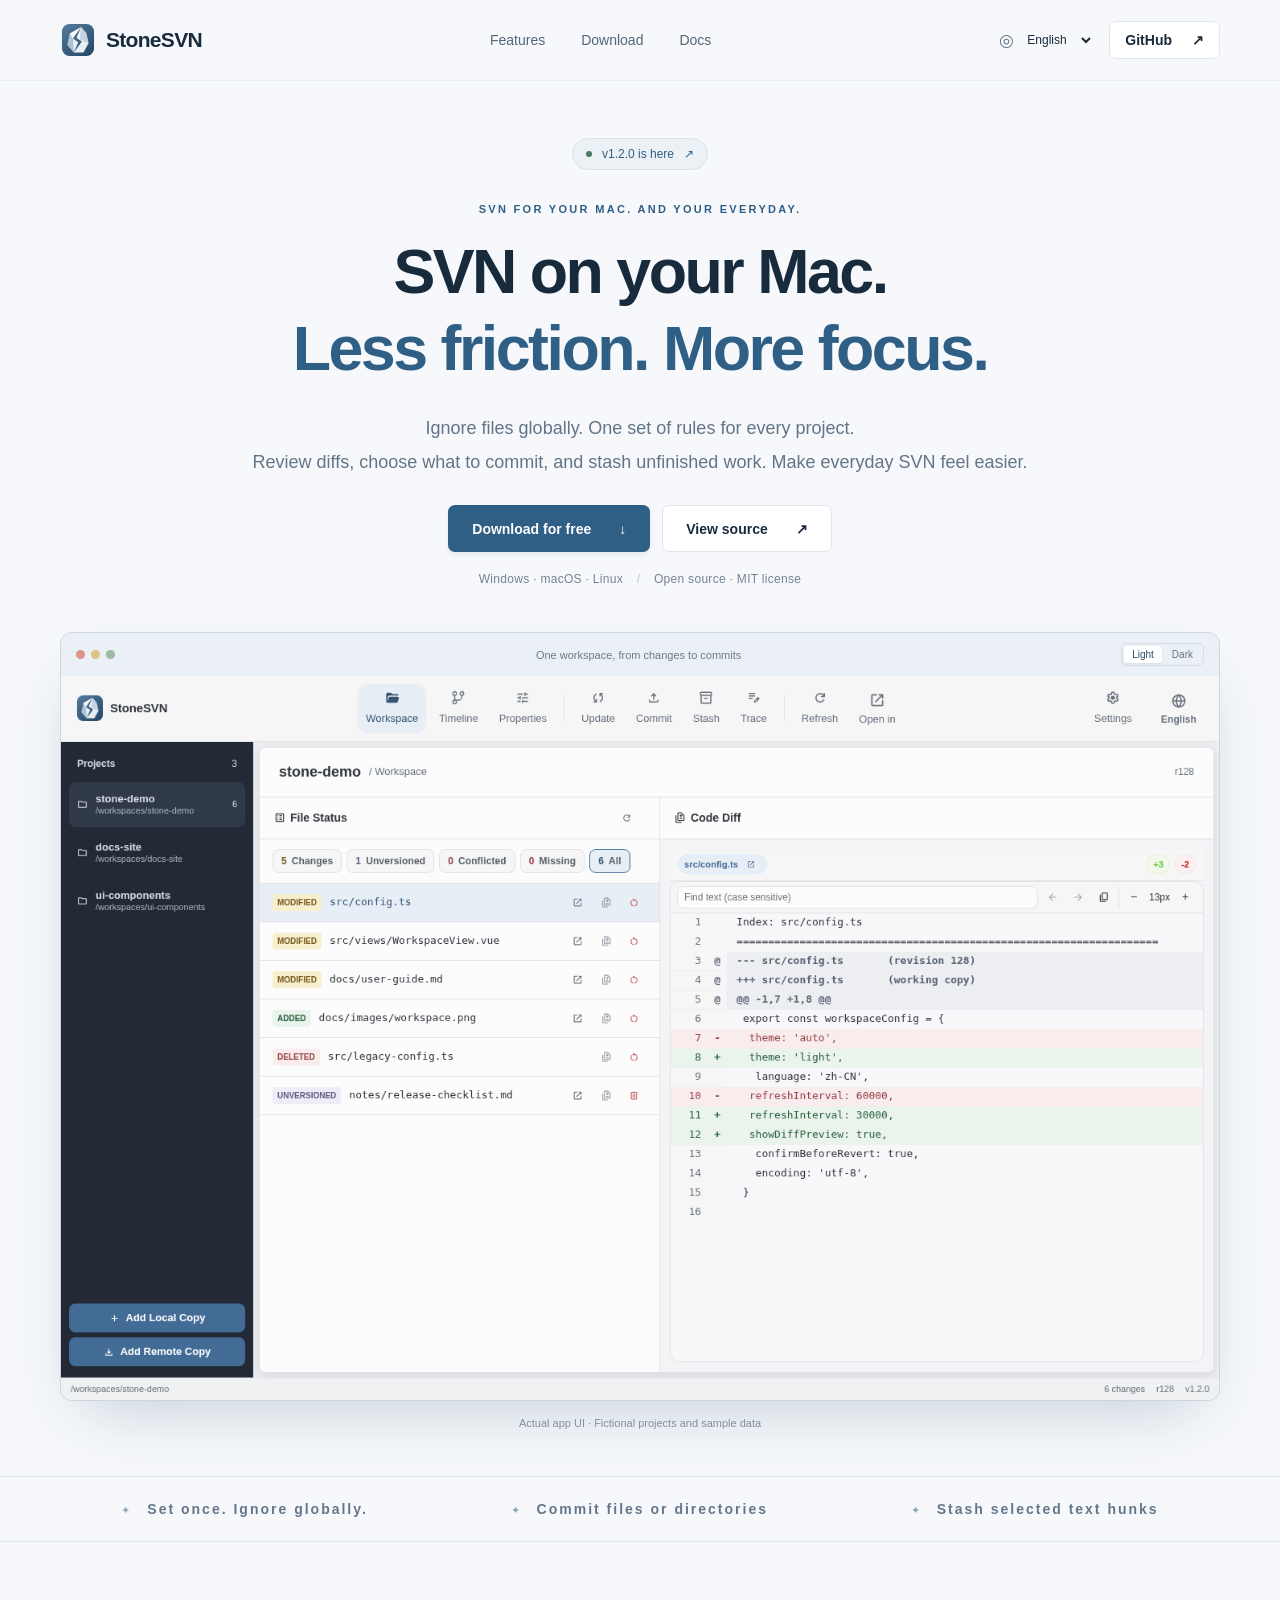
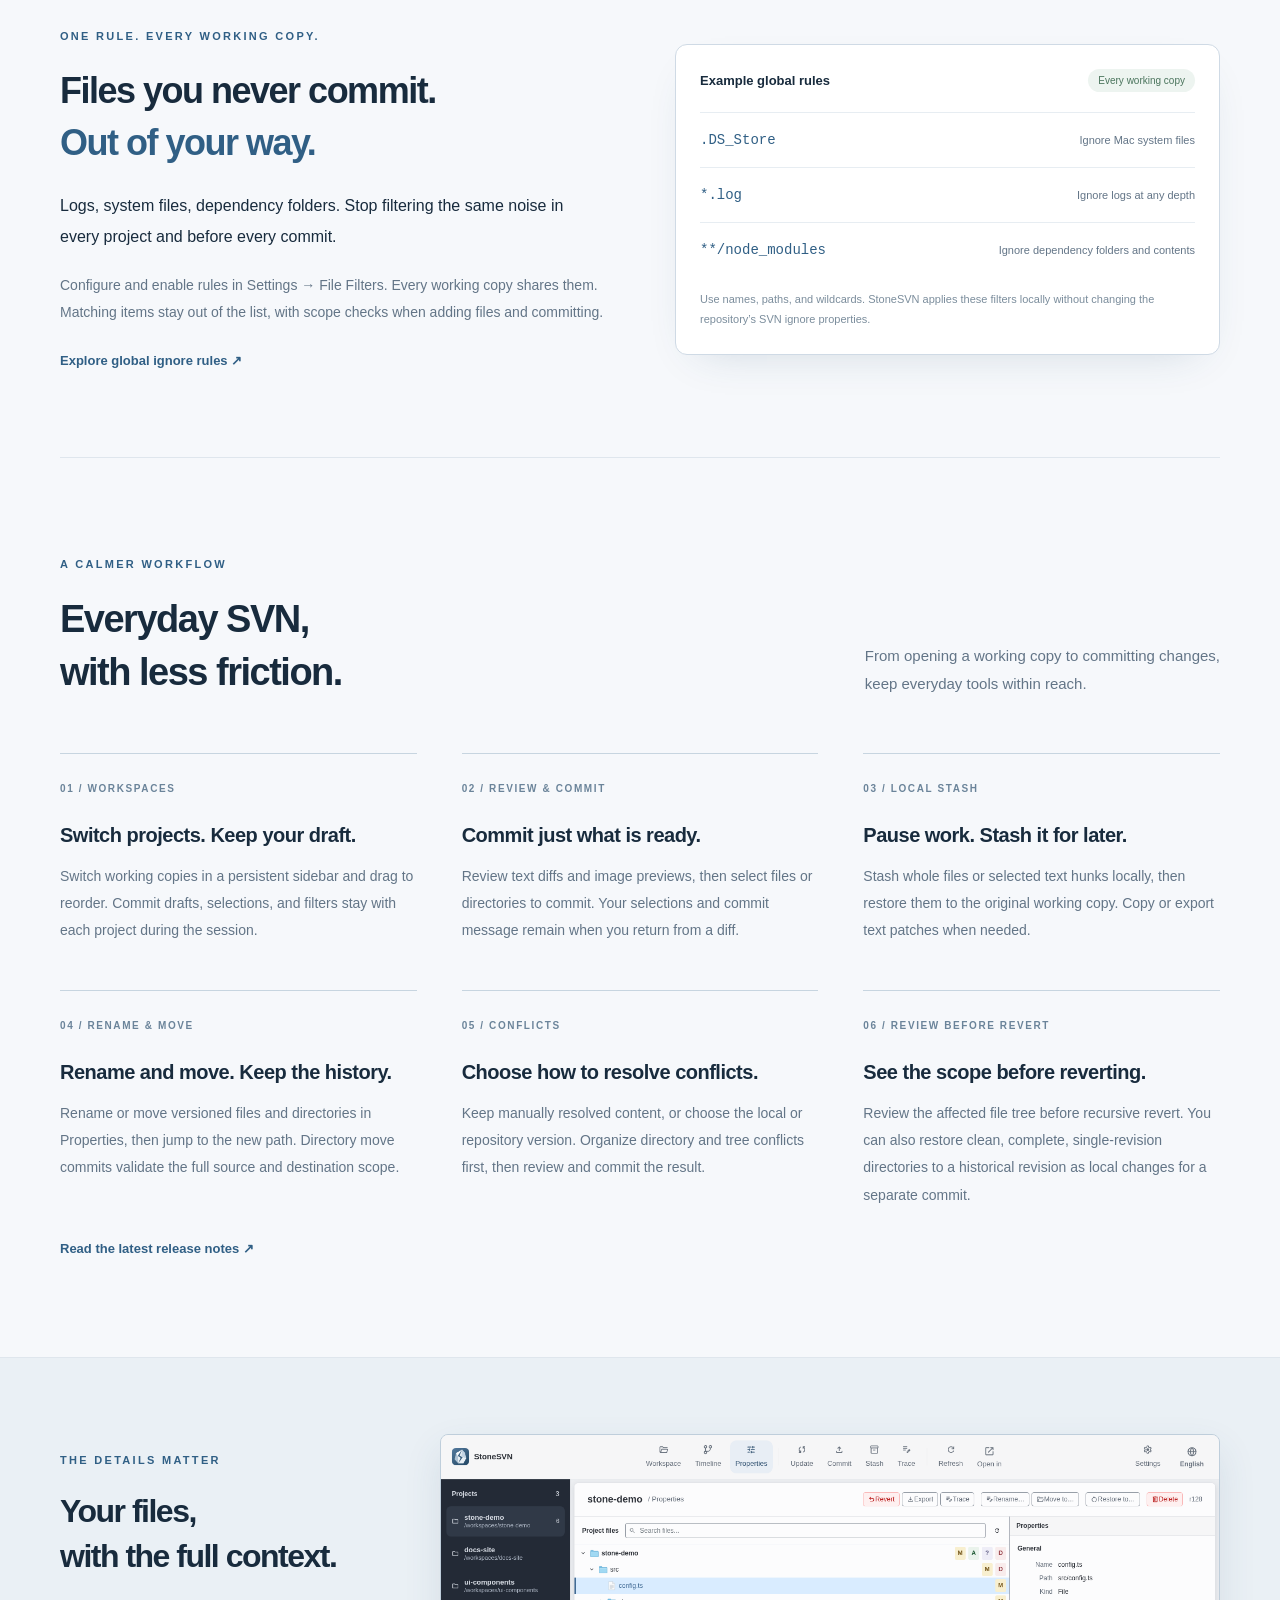
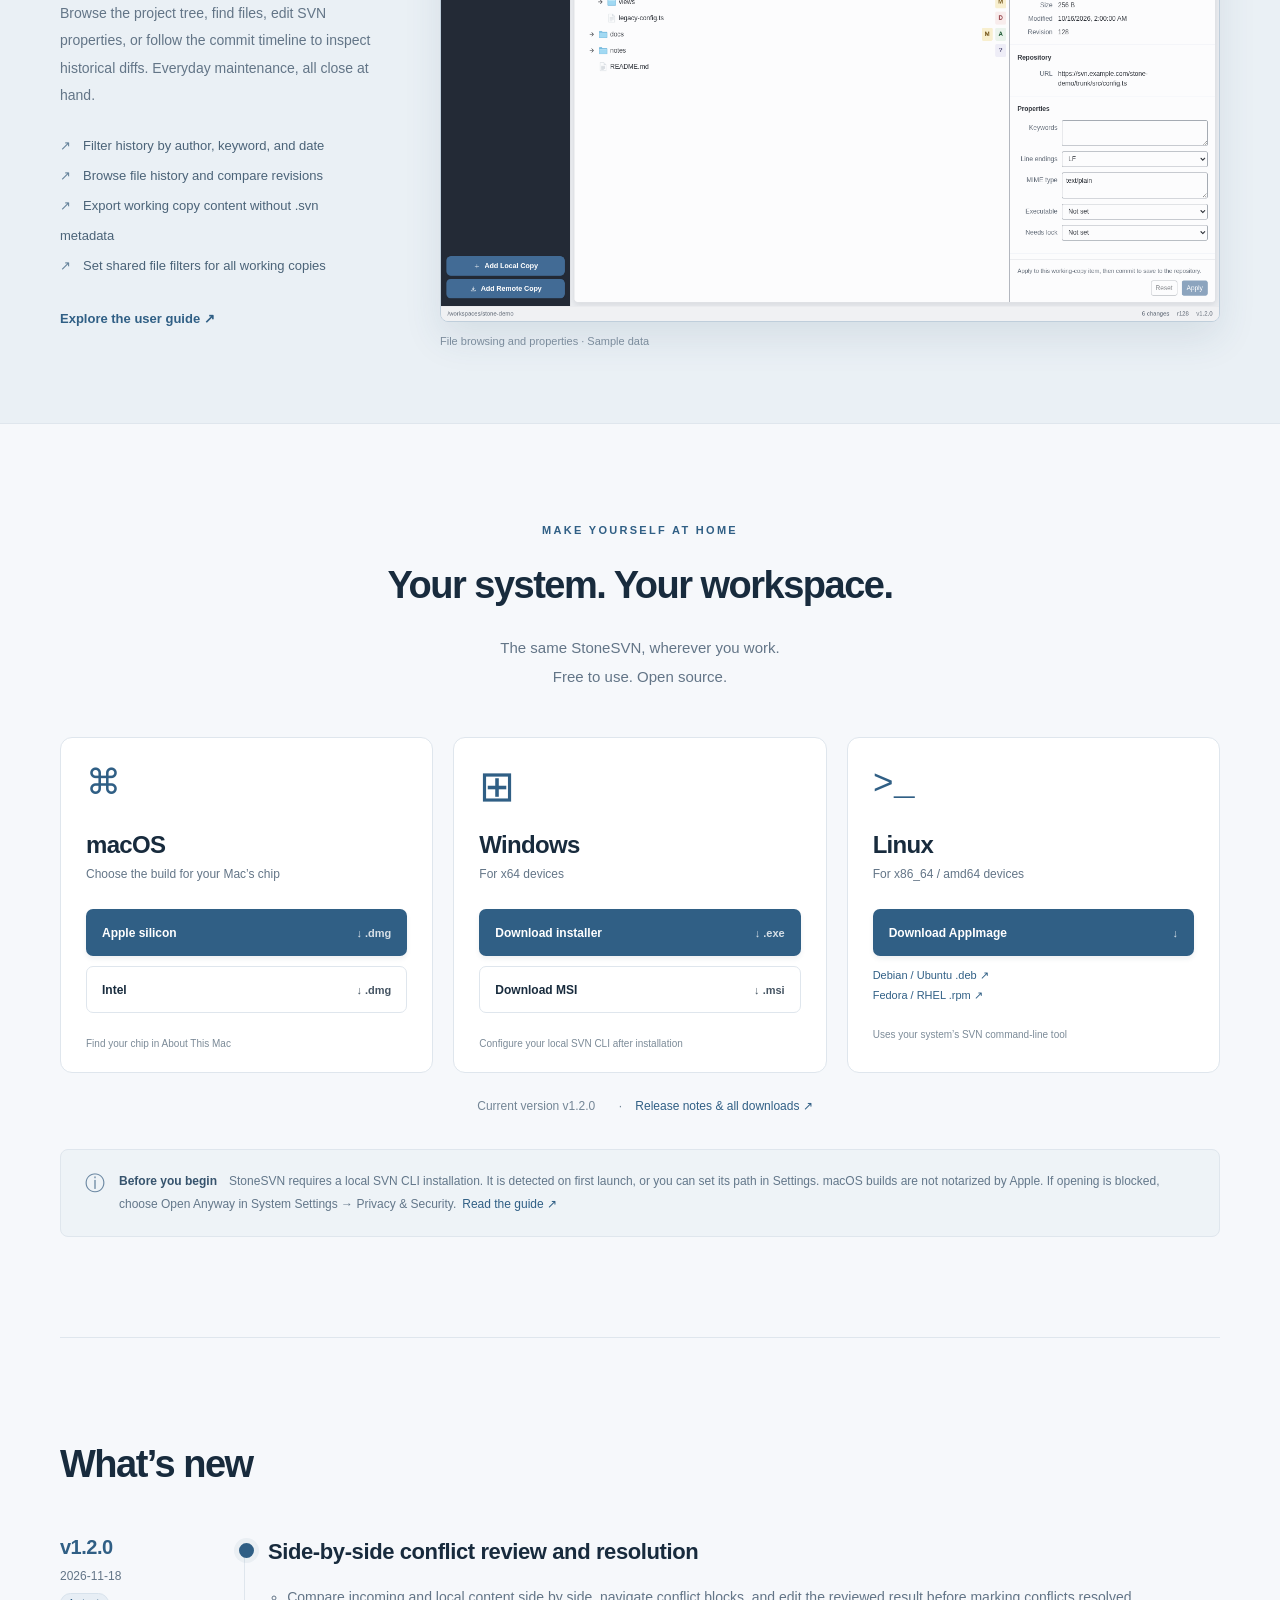
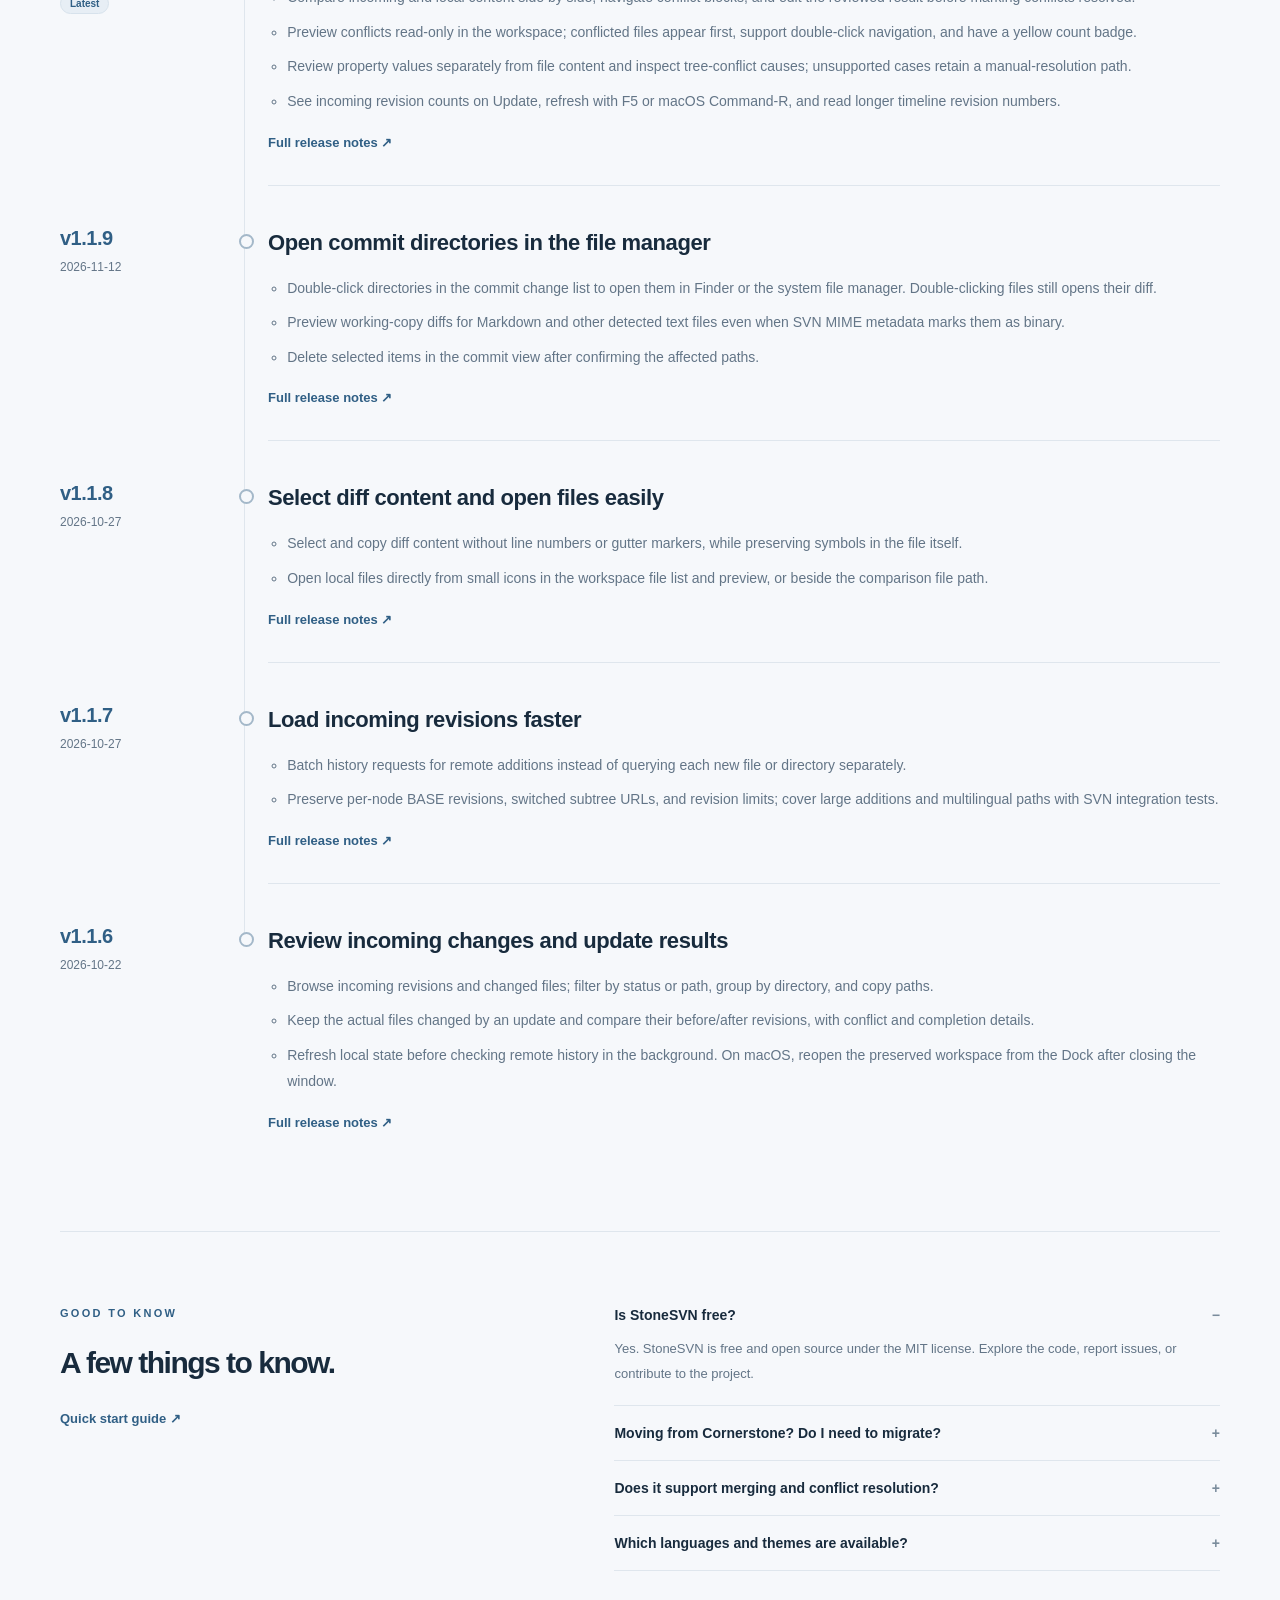
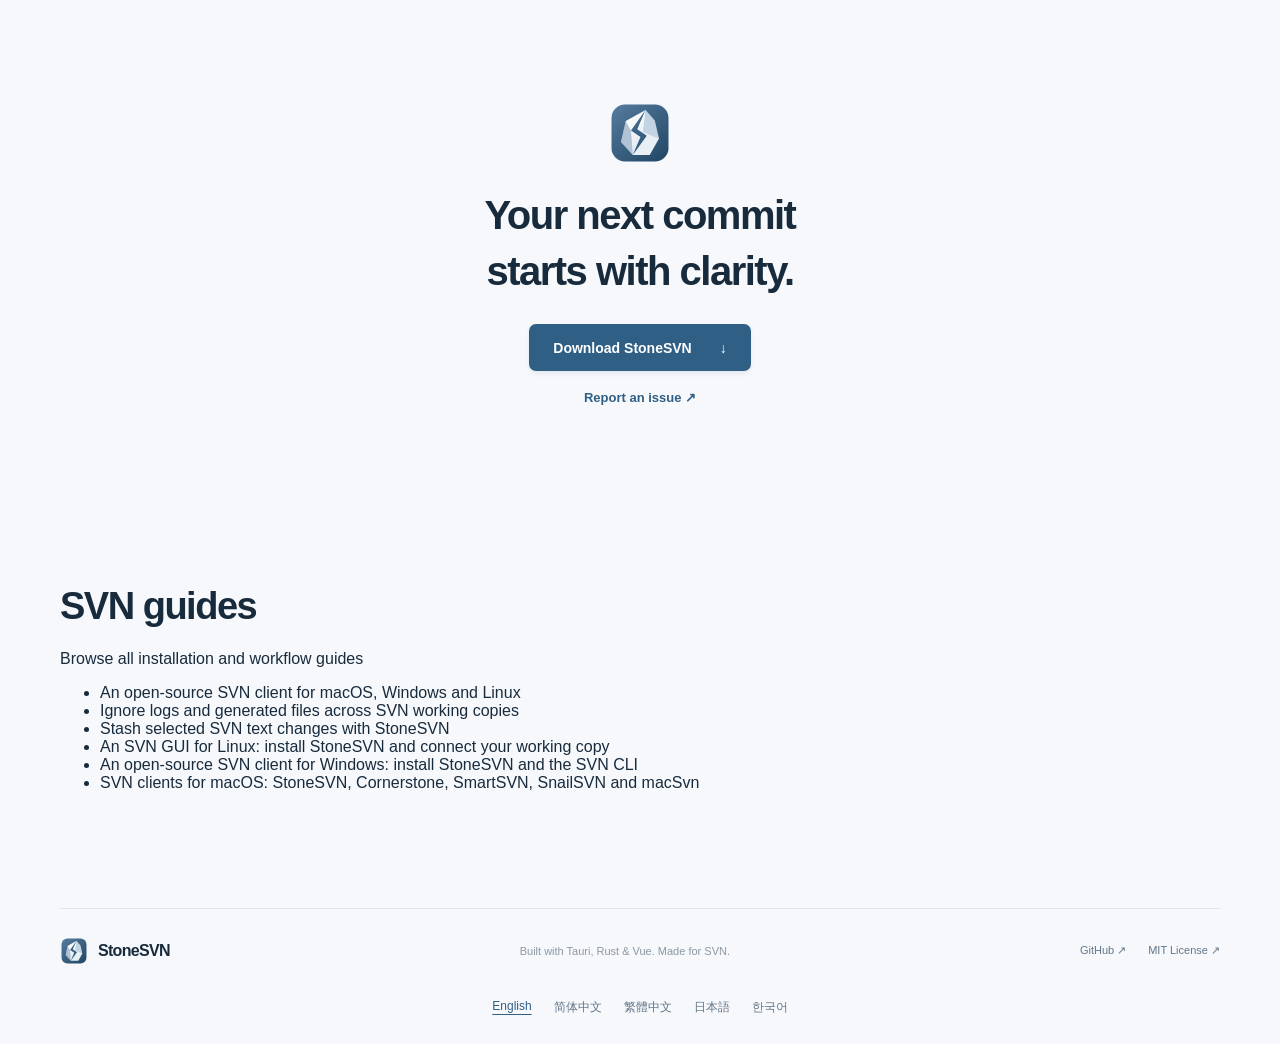
==== commit e7ac9f8e: "Sync v1.2.0 release notes and localized screenshots" ====
--- a/index.html
+++ b/index.html
@@ -22,42 +22,42 @@
 <meta property="og:locale:alternate" content="zh_TW">
 <meta property="og:locale:alternate" content="ja_JP">
 <meta property="og:locale:alternate" content="ko_KR">
-<meta property="og:image" content="https://stonesvn.github.io/assets/screenshots/en-workspace-light.png?v=1c0901e732eacc525bfa793ed24c6bfe81cce4ba">
+<meta property="og:image" content="https://stonesvn.github.io/assets/screenshots/en-workspace-light.png?v=242789e88b1a37232fd574cdeda74b5022652e1e">
 <meta property="og:image:width" content="1440">
 <meta property="og:image:height" content="900">
 <meta name="twitter:card" content="summary_large_image">
 <meta name="twitter:title" content="StoneSVN · SVN for macOS with Global Ignore | Windows &amp; Linux">
 <meta name="twitter:description" content="StoneSVN is a free, open-source SVN client for macOS, Windows and Linux. Ignore files globally, choose files or directories to commit, and stash selected text hunks.">
-<meta name="twitter:image" content="https://stonesvn.github.io/assets/screenshots/en-workspace-light.png?v=1c0901e732eacc525bfa793ed24c6bfe81cce4ba">
-<script type="application/ld+json">{"@context":"https://schema.org","@type":"SoftwareApplication","name":"StoneSVN","applicationCategory":"DeveloperApplication","operatingSystem":"Windows, macOS, Linux","inLanguage":"en","url":"https://stonesvn.github.io/en/","description":"StoneSVN is a free, open-source SVN client for macOS, Windows and Linux. Ignore files globally, choose files or directories to commit, and stash selected text hunks.","license":"https://opensource.org/license/mit","downloadUrl":"https://github.com/firzen/StoneSVN/releases/latest","image":"https://stonesvn.github.io/assets/screenshots/en-workspace-light.png?v=1c0901e732eacc525bfa793ed24c6bfe81cce4ba","softwareVersion":"1.1.9","datePublished":"2026-11-12T02:05:34Z","offers":{"@type":"Offer","price":"0","priceCurrency":"USD"}}</script>
+<meta name="twitter:image" content="https://stonesvn.github.io/assets/screenshots/en-workspace-light.png?v=242789e88b1a37232fd574cdeda74b5022652e1e">
+<script type="application/ld+json">{"@context":"https://schema.org","@type":"SoftwareApplication","name":"StoneSVN","applicationCategory":"DeveloperApplication","operatingSystem":"Windows, macOS, Linux","inLanguage":"en","url":"https://stonesvn.github.io/en/","description":"StoneSVN is a free, open-source SVN client for macOS, Windows and Linux. Ignore files globally, choose files or directories to commit, and stash selected text hunks.","license":"https://opensource.org/license/mit","downloadUrl":"https://github.com/firzen/StoneSVN/releases/latest","image":"https://stonesvn.github.io/assets/screenshots/en-workspace-light.png?v=242789e88b1a37232fd574cdeda74b5022652e1e","softwareVersion":"1.2.0","datePublished":"2026-11-18T08:25:15Z","offers":{"@type":"Offer","price":"0","priceCurrency":"USD"}}</script>
 </head>
 <body>
 <a class="skip" href="#main">Skip to content</a>
 <header class="header"><div class="container nav"><a class="brand" href="#" aria-label="StoneSVN home"><img src="/assets/stone.svg" alt="" width="36" height="36">StoneSVN</a><nav aria-label="Main navigation"><a href="#features">Features</a><a href="#download">Download</a><a href="https://github.com/firzen/StoneSVN/blob/main/README.md">Docs</a></nav><div class="nav-actions"><label class="language-label"><span aria-hidden="true">◎</span><select id="language" aria-label="Language / 语言"><option value="en" selected>English</option><option value="zh-CN">简体中文</option><option value="zh-TW">繁體中文</option><option value="ja">日本語</option><option value="ko">한국어</option></select></label><a class="github" href="https://github.com/firzen/StoneSVN">GitHub <span aria-hidden="true">↗</span></a></div></div></header>
 <main id="main">
 <section class="hero container">
-<a class="release" data-release-link href="https://github.com/firzen/StoneSVN/releases/tag/v1.1.9"><span class="dot"></span> <span data-release-label data-release-template="{version} is here">v1.1.9 is here</span> <span aria-hidden="true">↗</span></a>
+<a class="release" data-release-link href="https://github.com/firzen/StoneSVN/releases/tag/v1.2.0"><span class="dot"></span> <span data-release-label data-release-template="{version} is here">v1.2.0 is here</span> <span aria-hidden="true">↗</span></a>
 <p class="eyebrow">SVN FOR YOUR MAC. AND YOUR EVERYDAY.</p>
 <h1>SVN on your Mac.<br><span>Less friction. More focus.</span></h1>
 <p class="intro">Ignore files globally. One set of rules for every project.<br>Review diffs, choose what to commit, and stash unfinished work. Make everyday SVN feel easier.</p>
 <div class="hero-actions"><a class="button primary" href="#download">Download for free <span aria-hidden="true">↓</span></a><a class="button secondary" href="https://github.com/firzen/StoneSVN">View source <span aria-hidden="true">↗</span></a></div>
 <p class="platform-note">Windows · macOS · Linux <span> / </span> Open source · MIT license</p>
-<div class="product"><div class="product-bar"><span class="window-dots" aria-hidden="true"><i></i><i></i><i></i></span><span>One workspace, from changes to commits</span><div class="theme-switch" role="group" aria-label="Screenshot theme"><button type="button" data-theme="light" aria-pressed="true">Light</button><button type="button" data-theme="dark" aria-pressed="false">Dark</button></div></div><img id="workspace" data-release="1c0901e732eacc525bfa793ed24c6bfe81cce4ba" src="/assets/screenshots/en-workspace-light.png?v=1c0901e732eacc525bfa793ed24c6bfe81cce4ba" width="1440" height="900" alt="StoneSVN workspace: projects on the left, changed files in the center, and text diffs on the right" fetchpriority="high"></div>
+<div class="product"><div class="product-bar"><span class="window-dots" aria-hidden="true"><i></i><i></i><i></i></span><span>One workspace, from changes to commits</span><div class="theme-switch" role="group" aria-label="Screenshot theme"><button type="button" data-theme="light" aria-pressed="true">Light</button><button type="button" data-theme="dark" aria-pressed="false">Dark</button></div></div><img id="workspace" data-release="242789e88b1a37232fd574cdeda74b5022652e1e" src="/assets/screenshots/en-workspace-light.png?v=242789e88b1a37232fd574cdeda74b5022652e1e" width="1440" height="900" alt="StoneSVN workspace: projects on the left, changed files in the center, and text diffs on the right" fetchpriority="high"></div>
 <p class="caption">Actual app UI · Fictional projects and sample data</p>
 </section>
 <div class="principles"><div class="container"><span>Set once. Ignore globally.</span><span>Commit files or directories</span><span>Stash selected text hunks</span></div></div>
 <section class="ignore-section container" id="features"><div class="ignore-copy"><p class="eyebrow">ONE RULE. EVERY WORKING COPY.</p><h2>Files you never commit.<br><span>Out of your way.</span></h2><p class="ignore-intro">Logs, system files, dependency folders. Stop filtering the same noise in every project and before every commit.</p><p>Configure and enable rules in Settings → File Filters. Every working copy shares them. Matching items stay out of the list, with scope checks when adding files and committing.</p><a class="text-link" href="https://github.com/firzen/StoneSVN/blob/main/README.md#global-ignore-rules">Explore global ignore rules ↗</a></div><div class="ignore-example"><div class="rule-header"><span>Example global rules</span><span class="rule-badge">Every working copy</span></div><div class="rule-row"><code>.DS_Store</code><span>Ignore Mac system files</span></div><div class="rule-row"><code>*.log</code><span>Ignore logs at any depth</span></div><div class="rule-row"><code>**/node_modules</code><span>Ignore dependency folders and contents</span></div><p class="rule-footnote">Use names, paths, and wildcards. StoneSVN applies these filters locally without changing the repository’s SVN ignore properties.</p></div></section>
 <section class="section container" id="workflow"><div class="section-heading"><p class="eyebrow">A CALMER WORKFLOW</p><h2>Everyday SVN,<br>with less friction.</h2><p>From opening a working copy to committing changes,<br>keep everyday tools within reach.</p></div>
-<div class="features"><article><span class="feature-num">01 / WORKSPACES</span><h3>Switch projects. Keep your draft.</h3><p>Switch working copies in a persistent sidebar and drag to reorder. Commit drafts, selections, and filters stay with each project during the session.</p></article><article><span class="feature-num">02 / REVIEW & COMMIT</span><h3>Commit just what is ready.</h3><p>Review text diffs and image previews, then select files or directories to commit. Your selections and commit message remain when you return from a diff.</p></article><article><span class="feature-num">03 / LOCAL STASH</span><h3>Pause work. Stash it for later.</h3><p>Stash whole files or selected text hunks locally, then restore them to the original working copy. Copy or export text patches when needed.</p></article><article><span class="feature-num">04 / RENAME & MOVE</span><h3>Rename and move. Keep the history.</h3><p>Rename or move versioned files and directories in Properties, then jump to the new path. Directory move commits validate the full source and destination scope.</p></article><article><span class="feature-num">05 / CONFLICTS</span><h3>Choose how to resolve conflicts.</h3><p>Keep manually resolved content, or choose the local or repository version. Organize directory and tree conflicts first, then review and commit the result.</p></article><article><span class="feature-num">06 / REVIEW BEFORE REVERT</span><h3>See the scope before reverting.</h3><p>Review the affected file tree before recursive revert. You can also restore clean, complete, single-revision directories to a historical revision as local changes for a separate commit.</p></article></div><p class="maintenance-note"><a class="text-link" data-release-link href="https://github.com/firzen/StoneSVN/releases/tag/v1.1.9">Read the latest release notes ↗</a></p>
+<div class="features"><article><span class="feature-num">01 / WORKSPACES</span><h3>Switch projects. Keep your draft.</h3><p>Switch working copies in a persistent sidebar and drag to reorder. Commit drafts, selections, and filters stay with each project during the session.</p></article><article><span class="feature-num">02 / REVIEW & COMMIT</span><h3>Commit just what is ready.</h3><p>Review text diffs and image previews, then select files or directories to commit. Your selections and commit message remain when you return from a diff.</p></article><article><span class="feature-num">03 / LOCAL STASH</span><h3>Pause work. Stash it for later.</h3><p>Stash whole files or selected text hunks locally, then restore them to the original working copy. Copy or export text patches when needed.</p></article><article><span class="feature-num">04 / RENAME & MOVE</span><h3>Rename and move. Keep the history.</h3><p>Rename or move versioned files and directories in Properties, then jump to the new path. Directory move commits validate the full source and destination scope.</p></article><article><span class="feature-num">05 / CONFLICTS</span><h3>Choose how to resolve conflicts.</h3><p>Keep manually resolved content, or choose the local or repository version. Organize directory and tree conflicts first, then review and commit the result.</p></article><article><span class="feature-num">06 / REVIEW BEFORE REVERT</span><h3>See the scope before reverting.</h3><p>Review the affected file tree before recursive revert. You can also restore clean, complete, single-revision directories to a historical revision as local changes for a separate commit.</p></article></div><p class="maintenance-note"><a class="text-link" data-release-link href="https://github.com/firzen/StoneSVN/releases/tag/v1.2.0">Read the latest release notes ↗</a></p>
 </section>
-<section class="detail-wrap"><div class="container detail"><div><p class="eyebrow">THE DETAILS MATTER</p><h2>Your files,<br>with the full context.</h2><p>Browse the project tree, find files, edit SVN properties, or follow the commit timeline to inspect historical diffs. Everyday maintenance, all close at hand.</p><ul><li>Filter history by author, keyword, and date</li><li>Browse file history and compare revisions</li><li>Export working copy content without .svn metadata</li><li>Set shared file filters for all working copies</li></ul><a class="text-link" href="https://github.com/firzen/StoneSVN/blob/main/docs/user-guide.md">Explore the user guide <span aria-hidden="true">↗</span></a></div><figure><img src="/assets/screenshots/en-properties.png?v=1c0901e732eacc525bfa793ed24c6bfe81cce4ba" alt="StoneSVN properties view with file tree, file information, and SVN property editing" width="1440" height="900" loading="lazy"><figcaption>File browsing and properties · Sample data</figcaption></figure></div></section>
+<section class="detail-wrap"><div class="container detail"><div><p class="eyebrow">THE DETAILS MATTER</p><h2>Your files,<br>with the full context.</h2><p>Browse the project tree, find files, edit SVN properties, or follow the commit timeline to inspect historical diffs. Everyday maintenance, all close at hand.</p><ul><li>Filter history by author, keyword, and date</li><li>Browse file history and compare revisions</li><li>Export working copy content without .svn metadata</li><li>Set shared file filters for all working copies</li></ul><a class="text-link" href="https://github.com/firzen/StoneSVN/blob/main/docs/user-guide.md">Explore the user guide <span aria-hidden="true">↗</span></a></div><figure><img src="/assets/screenshots/en-properties.png?v=242789e88b1a37232fd574cdeda74b5022652e1e" alt="StoneSVN properties view with file tree, file information, and SVN property editing" width="1440" height="900" loading="lazy"><figcaption>File browsing and properties · Sample data</figcaption></figure></div></section>
 <section class="section container downloads" id="download"><div class="section-heading centered"><p class="eyebrow">MAKE YOURSELF AT HOME</p><h2>Your system. Your workspace.</h2><p>The same StoneSVN, wherever you work.<br>Free to use. Open source.</p></div><div class="download-grid">
 <article class="download-card"><div class="os-icon" aria-hidden="true">⌘</div><h3>macOS</h3><p>Choose the build for your Mac’s chip</p><a class="button primary" data-release-asset="mac-arm" href="https://github.com/firzen/StoneSVN/releases/latest">Apple silicon <span>↓ .dmg</span></a><a class="button secondary" data-release-asset="mac-intel" href="https://github.com/firzen/StoneSVN/releases/latest">Intel <span>↓ .dmg</span></a><small>Find your chip in About This Mac</small></article>
 <article class="download-card"><div class="os-icon windows" aria-hidden="true">⊞</div><h3>Windows</h3><p>For x64 devices</p><a class="button primary" data-release-asset="windows-exe" href="https://github.com/firzen/StoneSVN/releases/latest">Download installer <span>↓ .exe</span></a><a class="button secondary" data-release-asset="windows-msi" href="https://github.com/firzen/StoneSVN/releases/latest">Download MSI <span>↓ .msi</span></a><small>Configure your local SVN CLI after installation</small></article>
 <article class="download-card"><div class="os-icon" aria-hidden="true">&gt;_</div><h3>Linux</h3><p>For x86_64 / amd64 devices</p><a class="button primary" data-release-asset="linux-appimage" href="https://github.com/firzen/StoneSVN/releases/latest">Download AppImage <span>↓</span></a><div class="linux-links"><a data-release-asset="linux-deb" href="https://github.com/firzen/StoneSVN/releases/latest">Debian / Ubuntu .deb ↗</a><a data-release-asset="linux-rpm" href="https://github.com/firzen/StoneSVN/releases/latest">Fedora / RHEL .rpm ↗</a></div><small>Uses your system’s SVN command-line tool</small></article></div>
-<p class="release-note"><span data-release-label data-release-template="Current version {version}">Current version v1.1.9</span> <span>·</span> <a data-release-link href="https://github.com/firzen/StoneSVN/releases/tag/v1.1.9">Release notes &amp; all downloads ↗</a></p>
+<p class="release-note"><span data-release-label data-release-template="Current version {version}">Current version v1.2.0</span> <span>·</span> <a data-release-link href="https://github.com/firzen/StoneSVN/releases/tag/v1.2.0">Release notes &amp; all downloads ↗</a></p>
 <div class="install-note"><span aria-hidden="true">ⓘ</span><p><strong>Before you begin</strong>　StoneSVN requires a local SVN CLI installation. It is detected on first launch, or you can set its path in Settings. macOS builds are not notarized by Apple. If opening is blocked, choose Open Anyway in System Settings → Privacy &amp; Security.<a href="https://github.com/firzen/StoneSVN/blob/main/docs/macos-distribution.md">Read the guide ↗</a></p></div></section>
-<section class="section container release-history" id="release-notes" aria-labelledby="release-heading"><h2 id="release-heading">What’s new</h2><ol class="release-timeline" role="list"><li class="release-entry is-latest"><div class="release-meta"><a class="release-version" href="https://github.com/firzen/StoneSVN/releases/tag/v1.1.9">v1.1.9</a><time datetime="2026-11-12T02:05:34Z">2026-11-12</time><span class="release-latest">Latest</span></div><article class="release-content" aria-labelledby="release-v1.1.9"><h3 id="release-v1.1.9">Open commit directories in the file manager</h3><ul><li>Double-click directories in the commit change list to open them in Finder or the system file manager. Double-clicking files still opens their diff.</li><li>Preview working-copy diffs for Markdown and other detected text files even when SVN MIME metadata marks them as binary.</li><li>Delete selected items in the commit view after confirming the affected paths.</li></ul><a class="text-link" href="https://github.com/firzen/StoneSVN/releases/tag/v1.1.9">Full release notes ↗</a></article></li><li class="release-entry"><div class="release-meta"><a class="release-version" href="https://github.com/firzen/StoneSVN/releases/tag/v1.1.8">v1.1.8</a><time datetime="2026-10-27T03:00:04Z">2026-10-27</time></div><article class="release-content" aria-labelledby="release-v1.1.8"><h3 id="release-v1.1.8">Select diff content and open files easily</h3><ul><li>Select and copy diff content without line numbers or gutter markers, while preserving symbols in the file itself.</li><li>Open local files directly from small icons in the workspace file list and preview, or beside the comparison file path.</li></ul><a class="text-link" href="https://github.com/firzen/StoneSVN/releases/tag/v1.1.8">Full release notes ↗</a></article></li><li class="release-entry"><div class="release-meta"><a class="release-version" href="https://github.com/firzen/StoneSVN/releases/tag/v1.1.7">v1.1.7</a><time datetime="2026-10-27T01:45:45Z">2026-10-27</time></div><article class="release-content" aria-labelledby="release-v1.1.7"><h3 id="release-v1.1.7">Load incoming revisions faster</h3><ul><li>Batch history requests for remote additions instead of querying each new file or directory separately.</li><li>Preserve per-node BASE revisions, switched subtree URLs, and revision limits; cover large additions and multilingual paths with SVN integration tests.</li></ul><a class="text-link" href="https://github.com/firzen/StoneSVN/releases/tag/v1.1.7">Full release notes ↗</a></article></li><li class="release-entry"><div class="release-meta"><a class="release-version" href="https://github.com/firzen/StoneSVN/releases/tag/v1.1.6">v1.1.6</a><time datetime="2026-10-22T07:34:22Z">2026-10-22</time></div><article class="release-content" aria-labelledby="release-v1.1.6"><h3 id="release-v1.1.6">Review incoming changes and update results</h3><ul><li>Browse incoming revisions and changed files; filter by status or path, group by directory, and copy paths.</li><li>Keep the actual files changed by an update and compare their before/after revisions, with conflict and completion details.</li><li>Refresh local state before checking remote history in the background. On macOS, reopen the preserved workspace from the Dock after closing the window.</li></ul><a class="text-link" href="https://github.com/firzen/StoneSVN/releases/tag/v1.1.6">Full release notes ↗</a></article></li><li class="release-entry"><div class="release-meta"><a class="release-version" href="https://github.com/firzen/StoneSVN/releases/tag/v1.1.5">v1.1.5</a><time datetime="2026-10-20T12:24:00Z">2026-10-20</time></div><article class="release-content" aria-labelledby="release-v1.1.5"><h3 id="release-v1.1.5">Accurate incoming updates and SSL status checks</h3><ul><li>Detect real incoming file and property changes without counting commits already present locally.</li><li>Reuse saved server TLS and certificate settings during remote status checks.</li><li>Show failed checks separately from no updates, and keep partial XML out of SVN error messages.</li></ul><a class="text-link" href="https://github.com/firzen/StoneSVN/releases/tag/v1.1.5">Full release notes ↗</a></article></li></ol></section><section class="faq-section container"><div><p class="eyebrow">GOOD TO KNOW</p><h2>A few things to know.</h2><a class="text-link" href="https://github.com/firzen/StoneSVN/blob/main/QUICKSTART.md">Quick start guide ↗</a></div><div class="faq"><details open><summary>Is StoneSVN free?</summary><p>Yes. StoneSVN is free and open source under the MIT license. Explore the code, report issues, or contribute to the project.</p></details><details><summary>Moving from Cornerstone? Do I need to migrate?</summary><p>No. StoneSVN uses your local SVN CLI to open existing working copies or check out remote repositories. Start with the quick start guide if you are new to the app.</p></details><details><summary>Does it support merging and conflict resolution?</summary><p>Conflict actions support manually resolved content or the local/repository version. Organize directory and tree conflicts before marking them resolved. General Merge, Switch, and line-by-line Blame interfaces are still unavailable.</p></details><details><summary>Which languages and themes are available?</summary><p>The app supports Simplified Chinese, Traditional Chinese, English, Japanese, and Korean, with light and dark themes available in Settings.</p></details></div></section>
+<section class="section container release-history" id="release-notes" aria-labelledby="release-heading"><h2 id="release-heading">What’s new</h2><ol class="release-timeline" role="list"><li class="release-entry is-latest"><div class="release-meta"><a class="release-version" href="https://github.com/firzen/StoneSVN/releases/tag/v1.2.0">v1.2.0</a><time datetime="2026-11-18T08:25:15Z">2026-11-18</time><span class="release-latest">Latest</span></div><article class="release-content" aria-labelledby="release-v1.2.0"><h3 id="release-v1.2.0">Side-by-side conflict review and resolution</h3><ul><li>Compare incoming and local content side by side, navigate conflict blocks, and edit the reviewed result before marking conflicts resolved.</li><li>Preview conflicts read-only in the workspace; conflicted files appear first, support double-click navigation, and have a yellow count badge.</li><li>Review property values separately from file content and inspect tree-conflict causes; unsupported cases retain a manual-resolution path.</li><li>See incoming revision counts on Update, refresh with F5 or macOS Command-R, and read longer timeline revision numbers.</li></ul><a class="text-link" href="https://github.com/firzen/StoneSVN/releases/tag/v1.2.0">Full release notes ↗</a></article></li><li class="release-entry"><div class="release-meta"><a class="release-version" href="https://github.com/firzen/StoneSVN/releases/tag/v1.1.9">v1.1.9</a><time datetime="2026-11-12T02:05:34Z">2026-11-12</time></div><article class="release-content" aria-labelledby="release-v1.1.9"><h3 id="release-v1.1.9">Open commit directories in the file manager</h3><ul><li>Double-click directories in the commit change list to open them in Finder or the system file manager. Double-clicking files still opens their diff.</li><li>Preview working-copy diffs for Markdown and other detected text files even when SVN MIME metadata marks them as binary.</li><li>Delete selected items in the commit view after confirming the affected paths.</li></ul><a class="text-link" href="https://github.com/firzen/StoneSVN/releases/tag/v1.1.9">Full release notes ↗</a></article></li><li class="release-entry"><div class="release-meta"><a class="release-version" href="https://github.com/firzen/StoneSVN/releases/tag/v1.1.8">v1.1.8</a><time datetime="2026-10-27T03:00:04Z">2026-10-27</time></div><article class="release-content" aria-labelledby="release-v1.1.8"><h3 id="release-v1.1.8">Select diff content and open files easily</h3><ul><li>Select and copy diff content without line numbers or gutter markers, while preserving symbols in the file itself.</li><li>Open local files directly from small icons in the workspace file list and preview, or beside the comparison file path.</li></ul><a class="text-link" href="https://github.com/firzen/StoneSVN/releases/tag/v1.1.8">Full release notes ↗</a></article></li><li class="release-entry"><div class="release-meta"><a class="release-version" href="https://github.com/firzen/StoneSVN/releases/tag/v1.1.7">v1.1.7</a><time datetime="2026-10-27T01:45:45Z">2026-10-27</time></div><article class="release-content" aria-labelledby="release-v1.1.7"><h3 id="release-v1.1.7">Load incoming revisions faster</h3><ul><li>Batch history requests for remote additions instead of querying each new file or directory separately.</li><li>Preserve per-node BASE revisions, switched subtree URLs, and revision limits; cover large additions and multilingual paths with SVN integration tests.</li></ul><a class="text-link" href="https://github.com/firzen/StoneSVN/releases/tag/v1.1.7">Full release notes ↗</a></article></li><li class="release-entry"><div class="release-meta"><a class="release-version" href="https://github.com/firzen/StoneSVN/releases/tag/v1.1.6">v1.1.6</a><time datetime="2026-10-22T07:34:22Z">2026-10-22</time></div><article class="release-content" aria-labelledby="release-v1.1.6"><h3 id="release-v1.1.6">Review incoming changes and update results</h3><ul><li>Browse incoming revisions and changed files; filter by status or path, group by directory, and copy paths.</li><li>Keep the actual files changed by an update and compare their before/after revisions, with conflict and completion details.</li><li>Refresh local state before checking remote history in the background. On macOS, reopen the preserved workspace from the Dock after closing the window.</li></ul><a class="text-link" href="https://github.com/firzen/StoneSVN/releases/tag/v1.1.6">Full release notes ↗</a></article></li></ol></section><section class="faq-section container"><div><p class="eyebrow">GOOD TO KNOW</p><h2>A few things to know.</h2><a class="text-link" href="https://github.com/firzen/StoneSVN/blob/main/QUICKSTART.md">Quick start guide ↗</a></div><div class="faq"><details open><summary>Is StoneSVN free?</summary><p>Yes. StoneSVN is free and open source under the MIT license. Explore the code, report issues, or contribute to the project.</p></details><details><summary>Moving from Cornerstone? Do I need to migrate?</summary><p>No. StoneSVN uses your local SVN CLI to open existing working copies or check out remote repositories. Start with the quick start guide if you are new to the app.</p></details><details><summary>Does it support merging and conflict resolution?</summary><p>Conflict actions support manually resolved content or the local/repository version. Organize directory and tree conflicts before marking them resolved. General Merge, Switch, and line-by-line Blame interfaces are still unavailable.</p></details><details><summary>Which languages and themes are available?</summary><p>The app supports Simplified Chinese, Traditional Chinese, English, Japanese, and Korean, with light and dark themes available in Settings.</p></details></div></section>
 <section class="closing container"><img src="/assets/stone.svg" alt="" width="64" height="64"><h2>Your next commit<br>starts with clarity.</h2><a class="button primary" href="#download">Download StoneSVN <span aria-hidden="true">↓</span></a><a class="text-link" href="https://github.com/firzen/StoneSVN/issues">Report an issue ↗</a></section>
 <section class="section container" id="guides"><h2>SVN guides</h2><p><a href="/en/guides/">Browse all installation and workflow guides</a></p><ul><li><a href="/en/guides/svn-client-macos/">An open-source SVN client for macOS, Windows and Linux</a></li><li><a href="/en/guides/svn-global-ignore/">Ignore logs and generated files across SVN working copies</a></li><li><a href="/en/guides/svn-stash-selected-hunks/">Stash selected SVN text changes with StoneSVN</a></li><li><a href="/en/guides/svn-client-linux/">An SVN GUI for Linux: install StoneSVN and connect your working copy</a></li><li><a href="/en/guides/svn-client-windows/">An open-source SVN client for Windows: install StoneSVN and the SVN CLI</a></li><li><a href="/en/guides/svn-clients-macos-compared/">SVN clients for macOS: StoneSVN, Cornerstone, SmartSVN, SnailSVN and macSvn</a></li></ul></section></main>
 <footer class="container footer"><a class="brand" href="#"><img src="/assets/stone.svg" alt="" width="28" height="28">StoneSVN</a><span>Built with Tauri, Rust & Vue. Made for SVN.</span><div><a href="https://github.com/firzen/StoneSVN">GitHub ↗</a><a href="https://github.com/firzen/StoneSVN/blob/main/LICENSE">MIT License ↗</a></div></footer><nav class="language-links container" aria-label="Languages"><a href="/en/" lang="en" hreflang="en" aria-current="page">English</a><a href="/zh-CN/" lang="zh-CN" hreflang="zh-CN">简体中文</a><a href="/zh-TW/" lang="zh-TW" hreflang="zh-TW">繁體中文</a><a href="/ja/" lang="ja" hreflang="ja">日本語</a><a href="/ko/" lang="ko" hreflang="ko">한국어</a></nav>
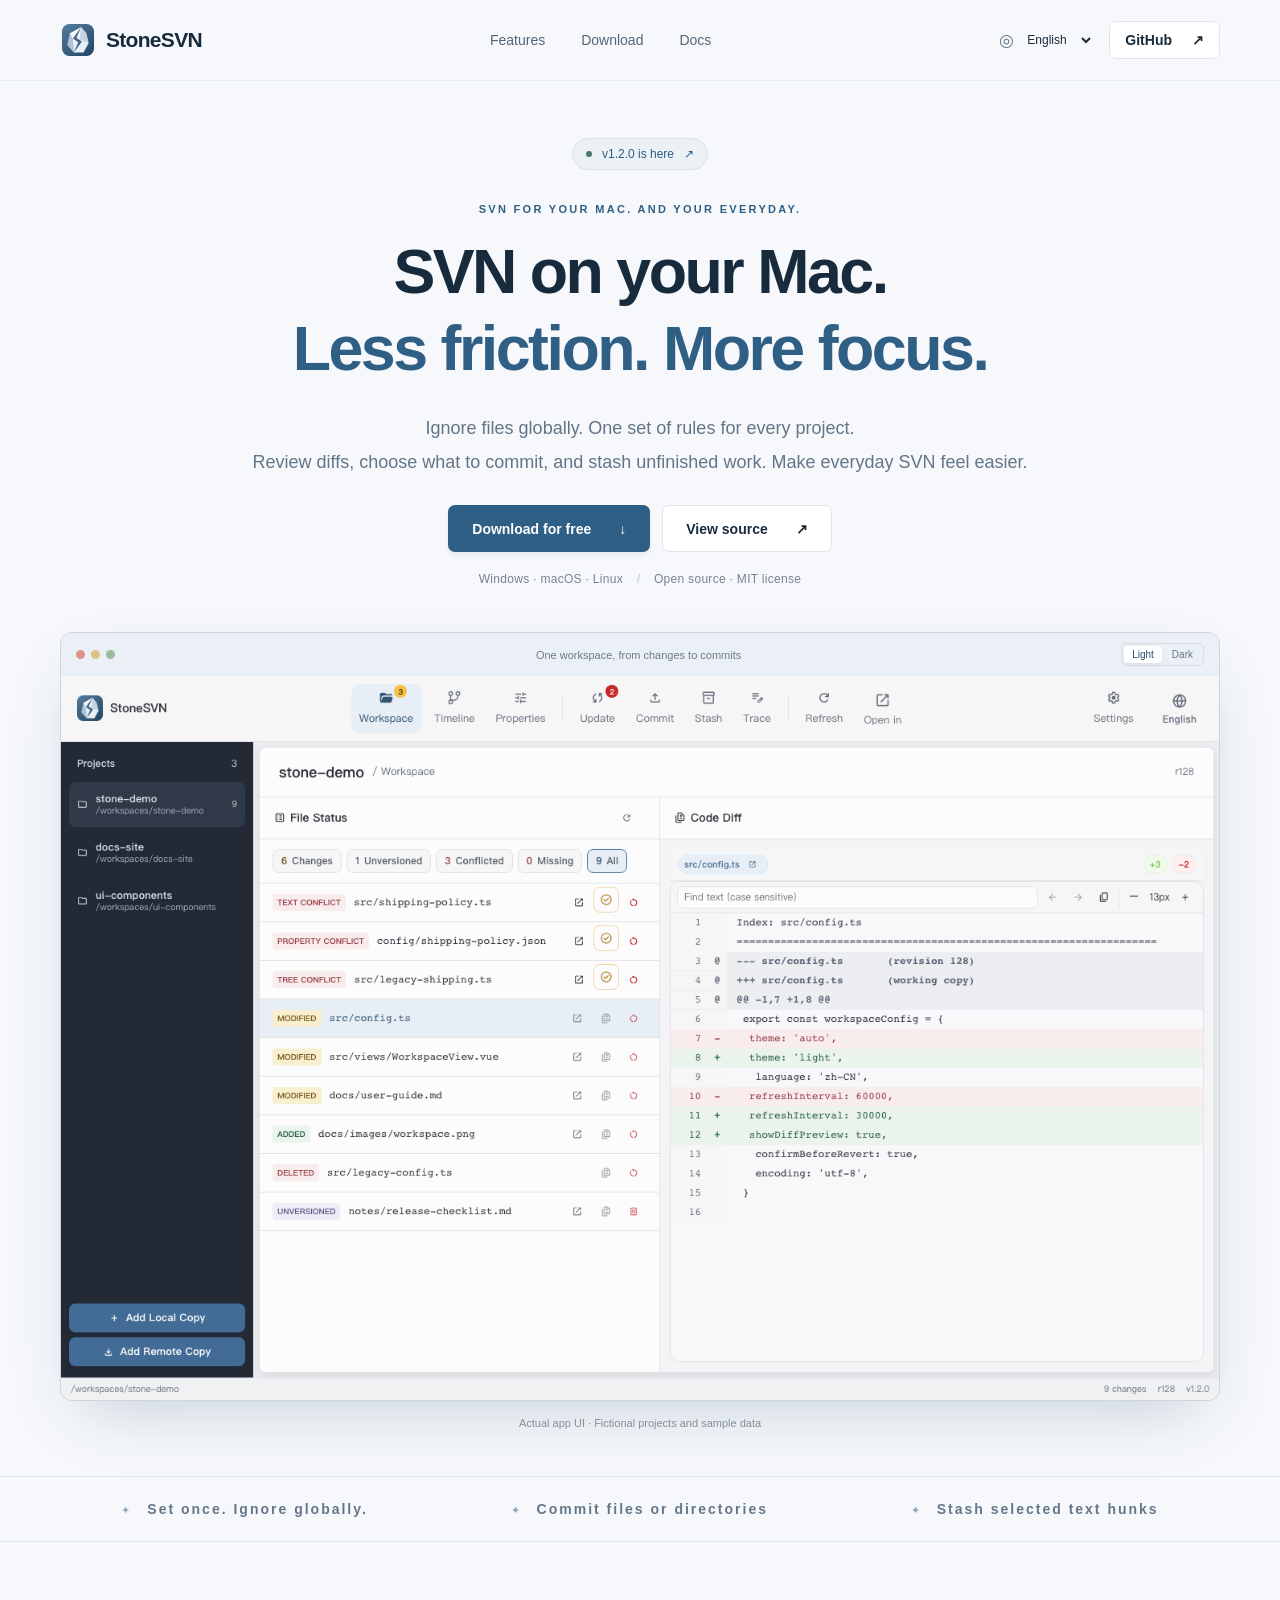
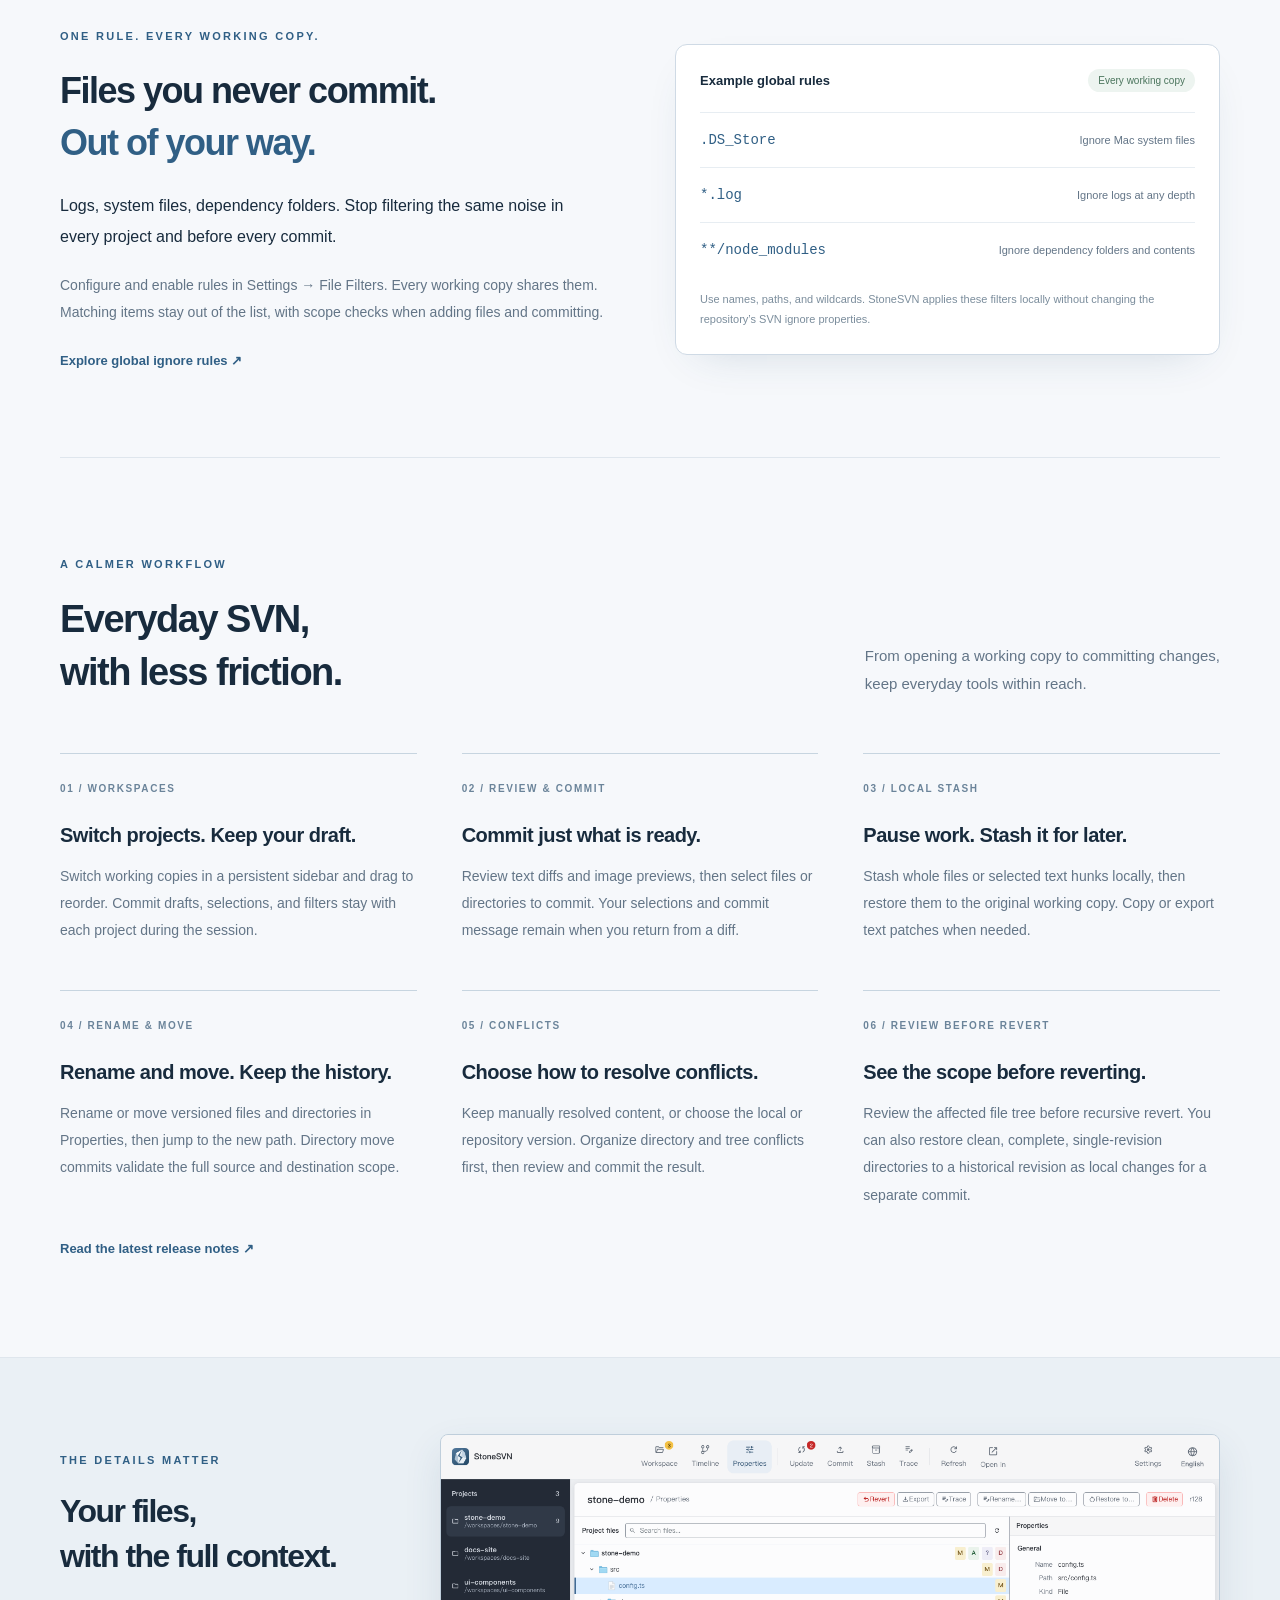
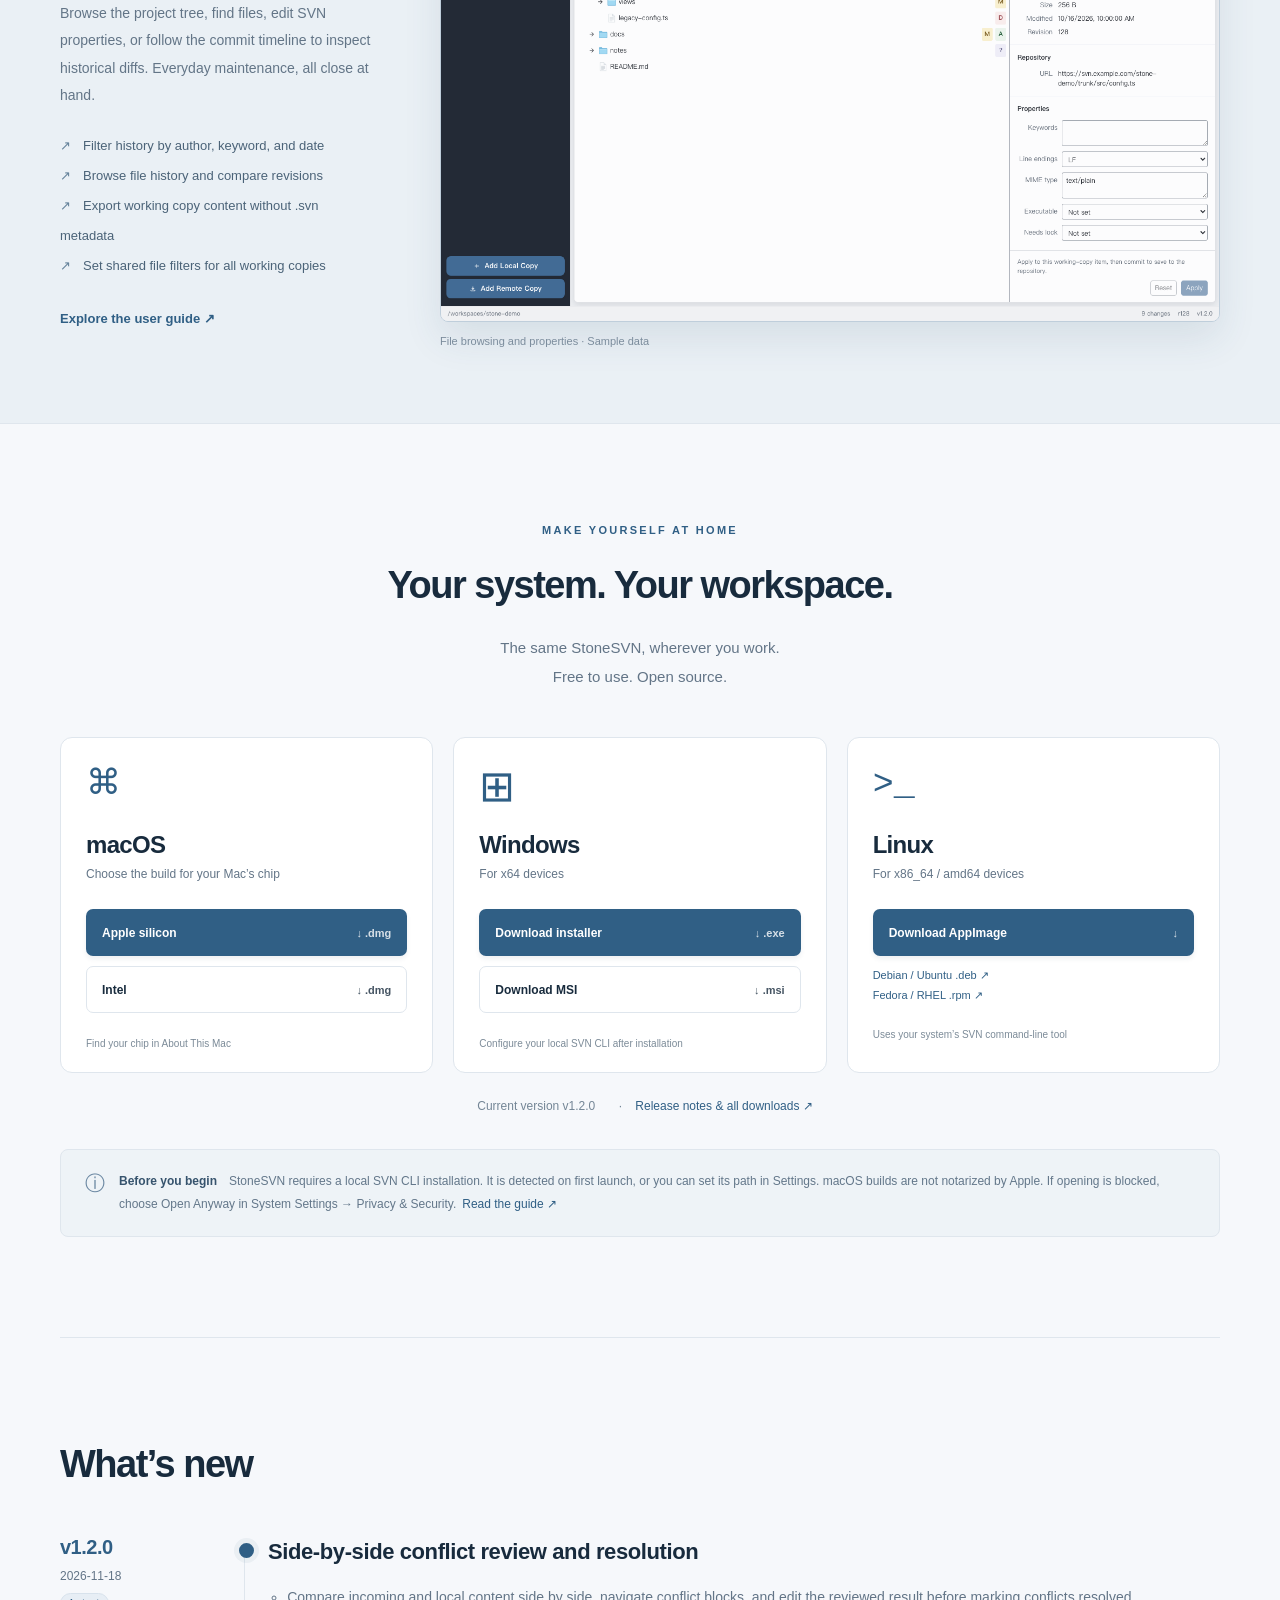
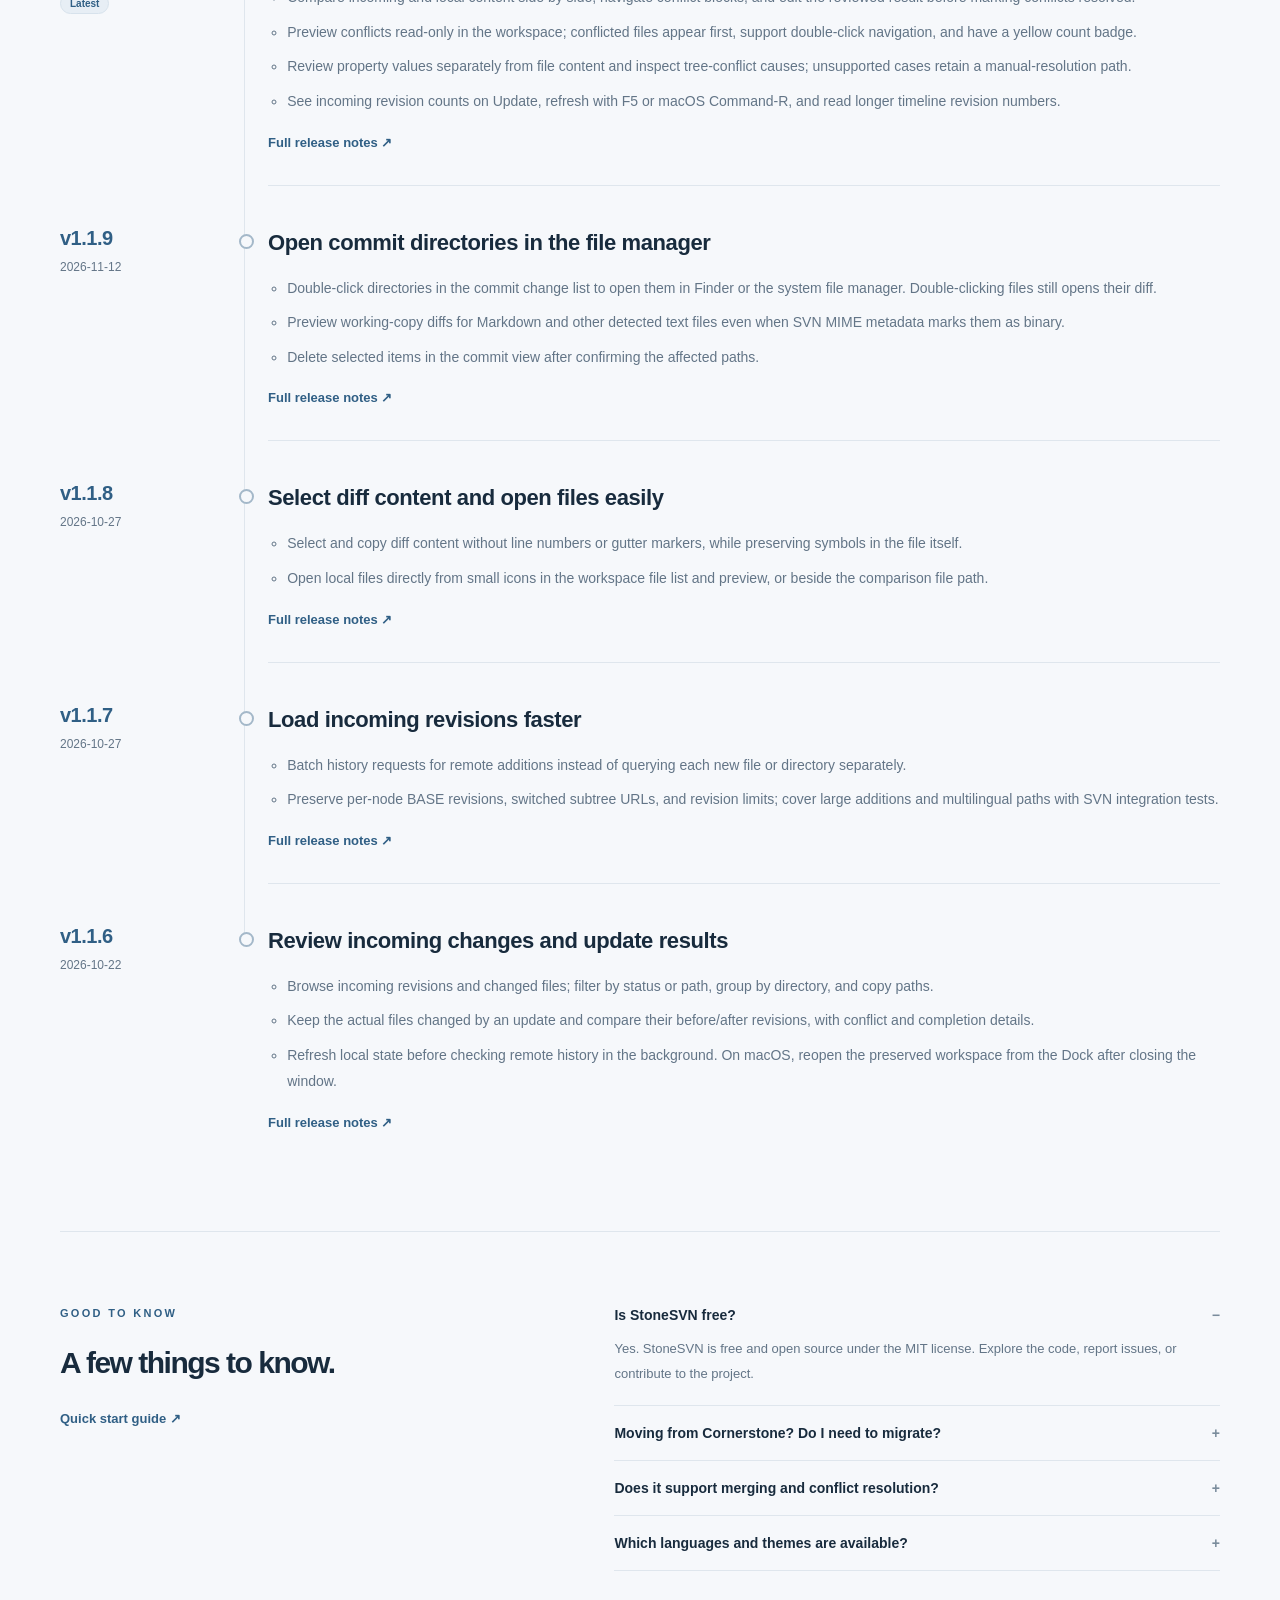
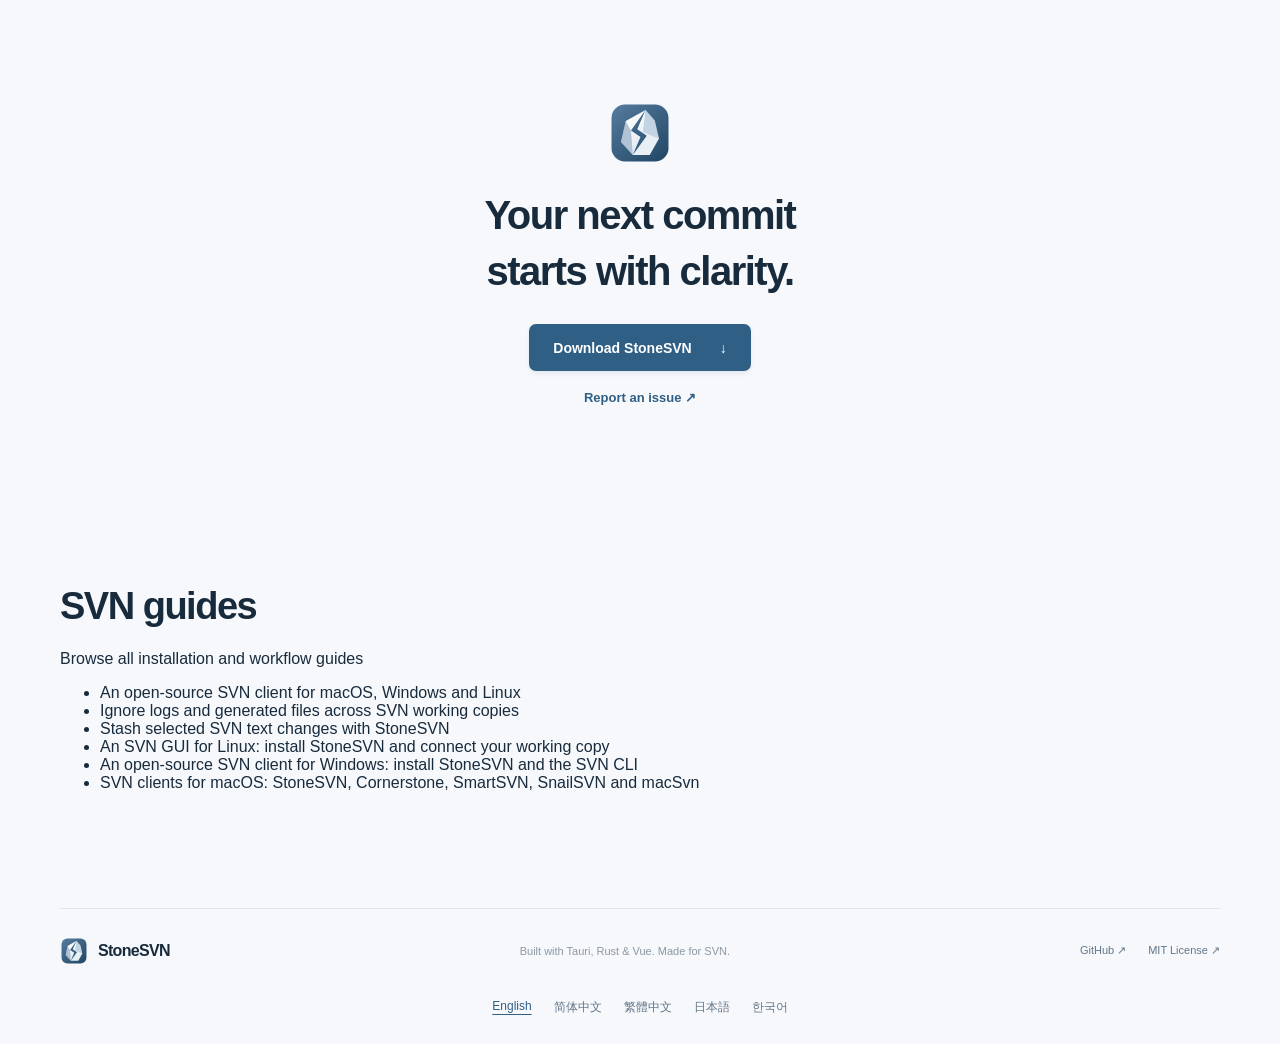
==== commit 73afc0db: "docs: refresh website screenshots with both toolbar badges" ====
--- a/index.html
+++ b/index.html
@@ -22,14 +22,14 @@
 <meta property="og:locale:alternate" content="zh_TW">
 <meta property="og:locale:alternate" content="ja_JP">
 <meta property="og:locale:alternate" content="ko_KR">
-<meta property="og:image" content="https://stonesvn.github.io/assets/screenshots/en-workspace-light.png?v=242789e88b1a37232fd574cdeda74b5022652e1e">
+<meta property="og:image" content="https://stonesvn.github.io/assets/screenshots/en-workspace-light.png?v=242789e88b1a37232fd574cdeda74b5022652e1e-5cf4299e30bc">
 <meta property="og:image:width" content="1440">
 <meta property="og:image:height" content="900">
 <meta name="twitter:card" content="summary_large_image">
 <meta name="twitter:title" content="StoneSVN · SVN for macOS with Global Ignore | Windows &amp; Linux">
 <meta name="twitter:description" content="StoneSVN is a free, open-source SVN client for macOS, Windows and Linux. Ignore files globally, choose files or directories to commit, and stash selected text hunks.">
-<meta name="twitter:image" content="https://stonesvn.github.io/assets/screenshots/en-workspace-light.png?v=242789e88b1a37232fd574cdeda74b5022652e1e">
-<script type="application/ld+json">{"@context":"https://schema.org","@type":"SoftwareApplication","name":"StoneSVN","applicationCategory":"DeveloperApplication","operatingSystem":"Windows, macOS, Linux","inLanguage":"en","url":"https://stonesvn.github.io/en/","description":"StoneSVN is a free, open-source SVN client for macOS, Windows and Linux. Ignore files globally, choose files or directories to commit, and stash selected text hunks.","license":"https://opensource.org/license/mit","downloadUrl":"https://github.com/firzen/StoneSVN/releases/latest","image":"https://stonesvn.github.io/assets/screenshots/en-workspace-light.png?v=242789e88b1a37232fd574cdeda74b5022652e1e","softwareVersion":"1.2.0","datePublished":"2026-11-18T08:25:15Z","offers":{"@type":"Offer","price":"0","priceCurrency":"USD"}}</script>
+<meta name="twitter:image" content="https://stonesvn.github.io/assets/screenshots/en-workspace-light.png?v=242789e88b1a37232fd574cdeda74b5022652e1e-5cf4299e30bc">
+<script type="application/ld+json">{"@context":"https://schema.org","@type":"SoftwareApplication","name":"StoneSVN","applicationCategory":"DeveloperApplication","operatingSystem":"Windows, macOS, Linux","inLanguage":"en","url":"https://stonesvn.github.io/en/","description":"StoneSVN is a free, open-source SVN client for macOS, Windows and Linux. Ignore files globally, choose files or directories to commit, and stash selected text hunks.","license":"https://opensource.org/license/mit","downloadUrl":"https://github.com/firzen/StoneSVN/releases/latest","image":"https://stonesvn.github.io/assets/screenshots/en-workspace-light.png?v=242789e88b1a37232fd574cdeda74b5022652e1e-5cf4299e30bc","softwareVersion":"1.2.0","datePublished":"2026-11-18T08:25:15Z","offers":{"@type":"Offer","price":"0","priceCurrency":"USD"}}</script>
 </head>
 <body>
 <a class="skip" href="#main">Skip to content</a>
@@ -42,7 +42,7 @@
 <p class="intro">Ignore files globally. One set of rules for every project.<br>Review diffs, choose what to commit, and stash unfinished work. Make everyday SVN feel easier.</p>
 <div class="hero-actions"><a class="button primary" href="#download">Download for free <span aria-hidden="true">↓</span></a><a class="button secondary" href="https://github.com/firzen/StoneSVN">View source <span aria-hidden="true">↗</span></a></div>
 <p class="platform-note">Windows · macOS · Linux <span> / </span> Open source · MIT license</p>
-<div class="product"><div class="product-bar"><span class="window-dots" aria-hidden="true"><i></i><i></i><i></i></span><span>One workspace, from changes to commits</span><div class="theme-switch" role="group" aria-label="Screenshot theme"><button type="button" data-theme="light" aria-pressed="true">Light</button><button type="button" data-theme="dark" aria-pressed="false">Dark</button></div></div><img id="workspace" data-release="242789e88b1a37232fd574cdeda74b5022652e1e" src="/assets/screenshots/en-workspace-light.png?v=242789e88b1a37232fd574cdeda74b5022652e1e" width="1440" height="900" alt="StoneSVN workspace: projects on the left, changed files in the center, and text diffs on the right" fetchpriority="high"></div>
+<div class="product"><div class="product-bar"><span class="window-dots" aria-hidden="true"><i></i><i></i><i></i></span><span>One workspace, from changes to commits</span><div class="theme-switch" role="group" aria-label="Screenshot theme"><button type="button" data-theme="light" aria-pressed="true">Light</button><button type="button" data-theme="dark" aria-pressed="false">Dark</button></div></div><img id="workspace" data-release="242789e88b1a37232fd574cdeda74b5022652e1e-5cf4299e30bc" src="/assets/screenshots/en-workspace-light.png?v=242789e88b1a37232fd574cdeda74b5022652e1e-5cf4299e30bc" width="1440" height="900" alt="StoneSVN workspace: projects on the left, changed files in the center, and text diffs on the right" fetchpriority="high"></div>
 <p class="caption">Actual app UI · Fictional projects and sample data</p>
 </section>
 <div class="principles"><div class="container"><span>Set once. Ignore globally.</span><span>Commit files or directories</span><span>Stash selected text hunks</span></div></div>
@@ -50,7 +50,7 @@
 <section class="section container" id="workflow"><div class="section-heading"><p class="eyebrow">A CALMER WORKFLOW</p><h2>Everyday SVN,<br>with less friction.</h2><p>From opening a working copy to committing changes,<br>keep everyday tools within reach.</p></div>
 <div class="features"><article><span class="feature-num">01 / WORKSPACES</span><h3>Switch projects. Keep your draft.</h3><p>Switch working copies in a persistent sidebar and drag to reorder. Commit drafts, selections, and filters stay with each project during the session.</p></article><article><span class="feature-num">02 / REVIEW & COMMIT</span><h3>Commit just what is ready.</h3><p>Review text diffs and image previews, then select files or directories to commit. Your selections and commit message remain when you return from a diff.</p></article><article><span class="feature-num">03 / LOCAL STASH</span><h3>Pause work. Stash it for later.</h3><p>Stash whole files or selected text hunks locally, then restore them to the original working copy. Copy or export text patches when needed.</p></article><article><span class="feature-num">04 / RENAME & MOVE</span><h3>Rename and move. Keep the history.</h3><p>Rename or move versioned files and directories in Properties, then jump to the new path. Directory move commits validate the full source and destination scope.</p></article><article><span class="feature-num">05 / CONFLICTS</span><h3>Choose how to resolve conflicts.</h3><p>Keep manually resolved content, or choose the local or repository version. Organize directory and tree conflicts first, then review and commit the result.</p></article><article><span class="feature-num">06 / REVIEW BEFORE REVERT</span><h3>See the scope before reverting.</h3><p>Review the affected file tree before recursive revert. You can also restore clean, complete, single-revision directories to a historical revision as local changes for a separate commit.</p></article></div><p class="maintenance-note"><a class="text-link" data-release-link href="https://github.com/firzen/StoneSVN/releases/tag/v1.2.0">Read the latest release notes ↗</a></p>
 </section>
-<section class="detail-wrap"><div class="container detail"><div><p class="eyebrow">THE DETAILS MATTER</p><h2>Your files,<br>with the full context.</h2><p>Browse the project tree, find files, edit SVN properties, or follow the commit timeline to inspect historical diffs. Everyday maintenance, all close at hand.</p><ul><li>Filter history by author, keyword, and date</li><li>Browse file history and compare revisions</li><li>Export working copy content without .svn metadata</li><li>Set shared file filters for all working copies</li></ul><a class="text-link" href="https://github.com/firzen/StoneSVN/blob/main/docs/user-guide.md">Explore the user guide <span aria-hidden="true">↗</span></a></div><figure><img src="/assets/screenshots/en-properties.png?v=242789e88b1a37232fd574cdeda74b5022652e1e" alt="StoneSVN properties view with file tree, file information, and SVN property editing" width="1440" height="900" loading="lazy"><figcaption>File browsing and properties · Sample data</figcaption></figure></div></section>
+<section class="detail-wrap"><div class="container detail"><div><p class="eyebrow">THE DETAILS MATTER</p><h2>Your files,<br>with the full context.</h2><p>Browse the project tree, find files, edit SVN properties, or follow the commit timeline to inspect historical diffs. Everyday maintenance, all close at hand.</p><ul><li>Filter history by author, keyword, and date</li><li>Browse file history and compare revisions</li><li>Export working copy content without .svn metadata</li><li>Set shared file filters for all working copies</li></ul><a class="text-link" href="https://github.com/firzen/StoneSVN/blob/main/docs/user-guide.md">Explore the user guide <span aria-hidden="true">↗</span></a></div><figure><img src="/assets/screenshots/en-properties.png?v=242789e88b1a37232fd574cdeda74b5022652e1e-5cf4299e30bc" alt="StoneSVN properties view with file tree, file information, and SVN property editing" width="1440" height="900" loading="lazy"><figcaption>File browsing and properties · Sample data</figcaption></figure></div></section>
 <section class="section container downloads" id="download"><div class="section-heading centered"><p class="eyebrow">MAKE YOURSELF AT HOME</p><h2>Your system. Your workspace.</h2><p>The same StoneSVN, wherever you work.<br>Free to use. Open source.</p></div><div class="download-grid">
 <article class="download-card"><div class="os-icon" aria-hidden="true">⌘</div><h3>macOS</h3><p>Choose the build for your Mac’s chip</p><a class="button primary" data-release-asset="mac-arm" href="https://github.com/firzen/StoneSVN/releases/latest">Apple silicon <span>↓ .dmg</span></a><a class="button secondary" data-release-asset="mac-intel" href="https://github.com/firzen/StoneSVN/releases/latest">Intel <span>↓ .dmg</span></a><small>Find your chip in About This Mac</small></article>
 <article class="download-card"><div class="os-icon windows" aria-hidden="true">⊞</div><h3>Windows</h3><p>For x64 devices</p><a class="button primary" data-release-asset="windows-exe" href="https://github.com/firzen/StoneSVN/releases/latest">Download installer <span>↓ .exe</span></a><a class="button secondary" data-release-asset="windows-msi" href="https://github.com/firzen/StoneSVN/releases/latest">Download MSI <span>↓ .msi</span></a><small>Configure your local SVN CLI after installation</small></article>
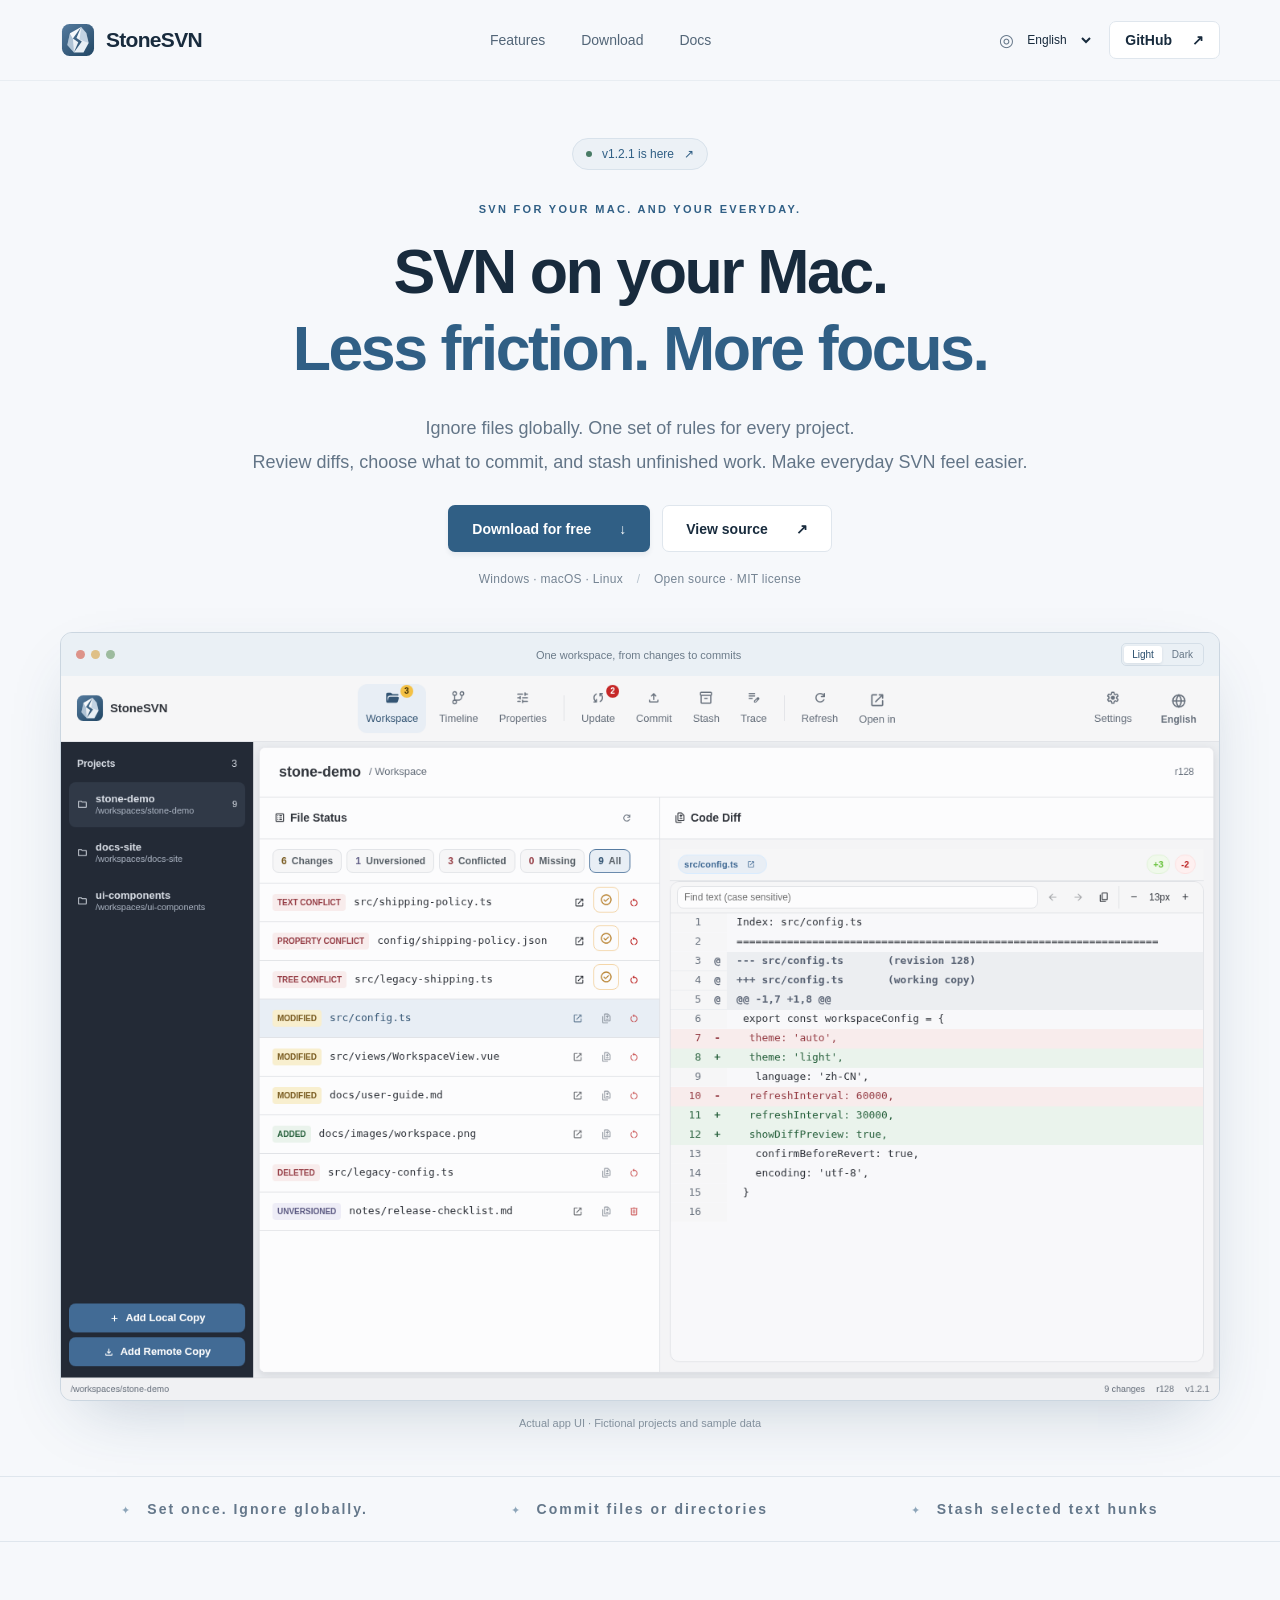
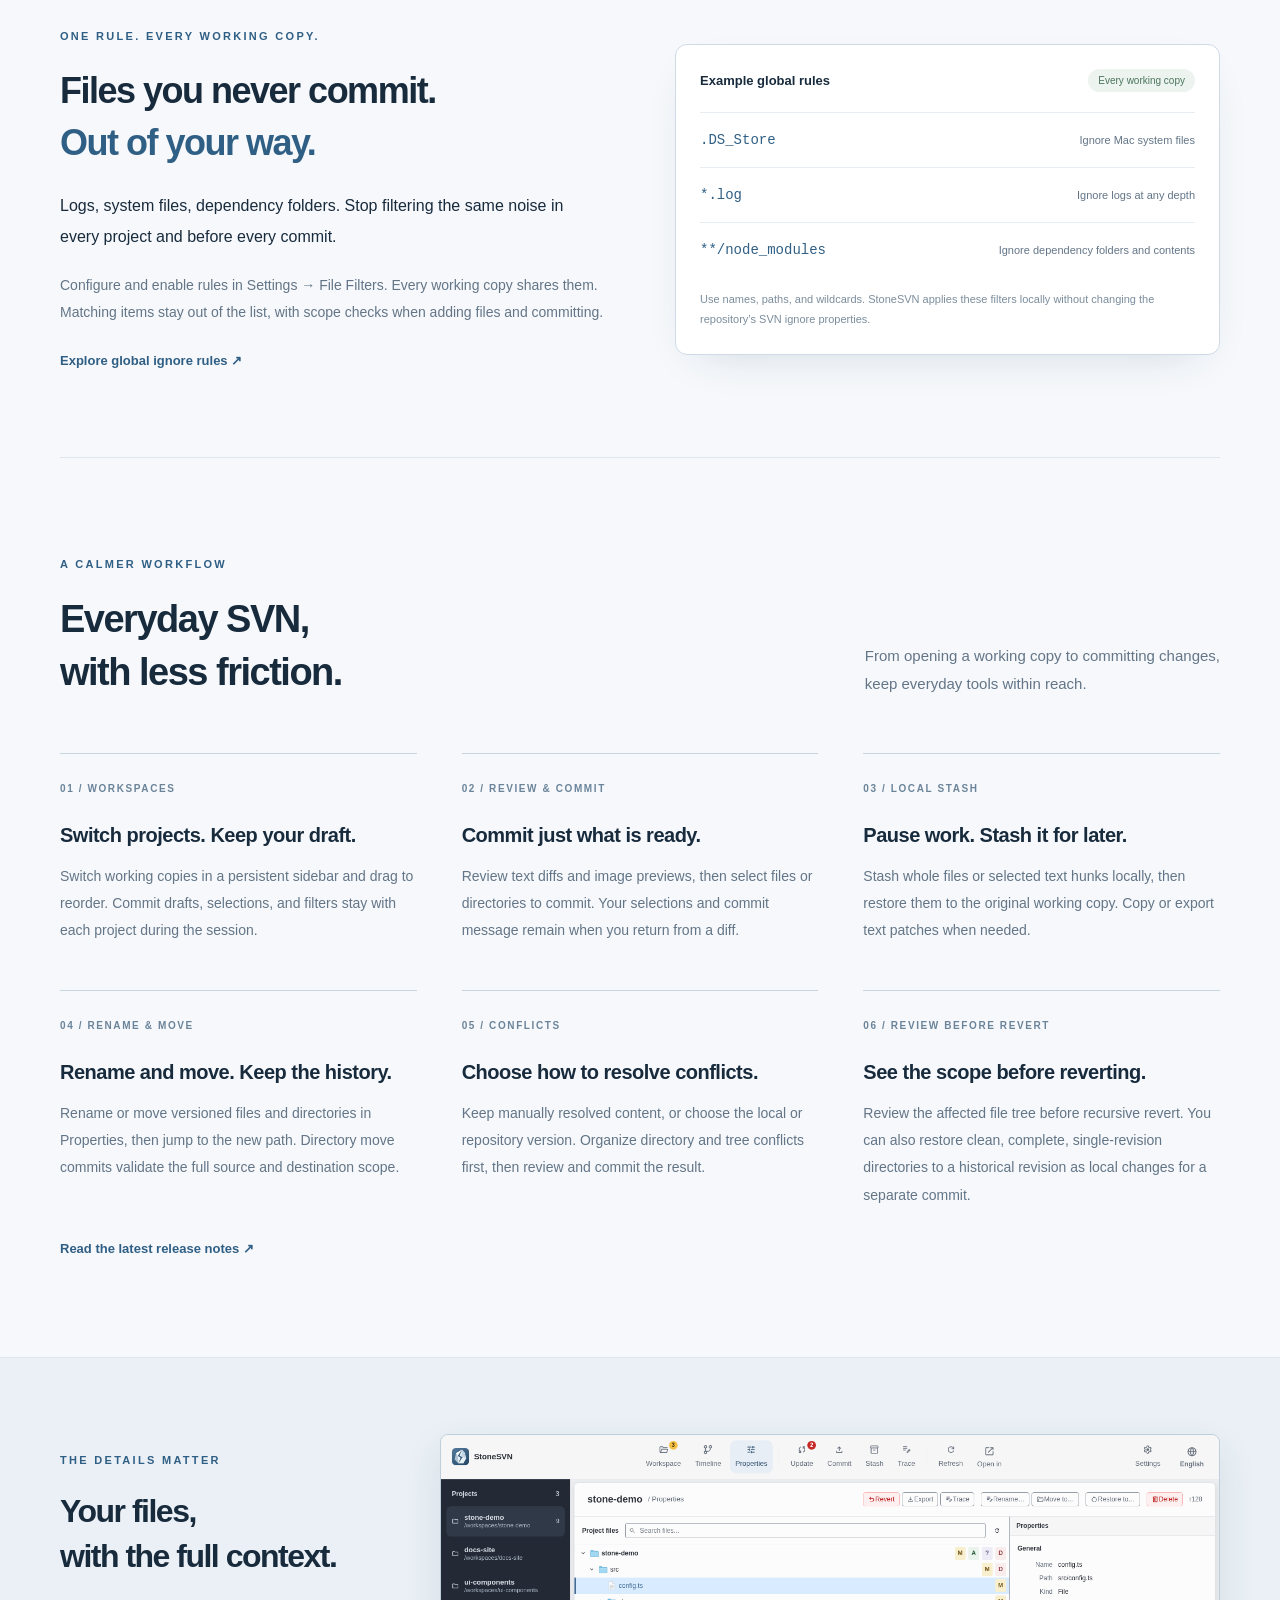
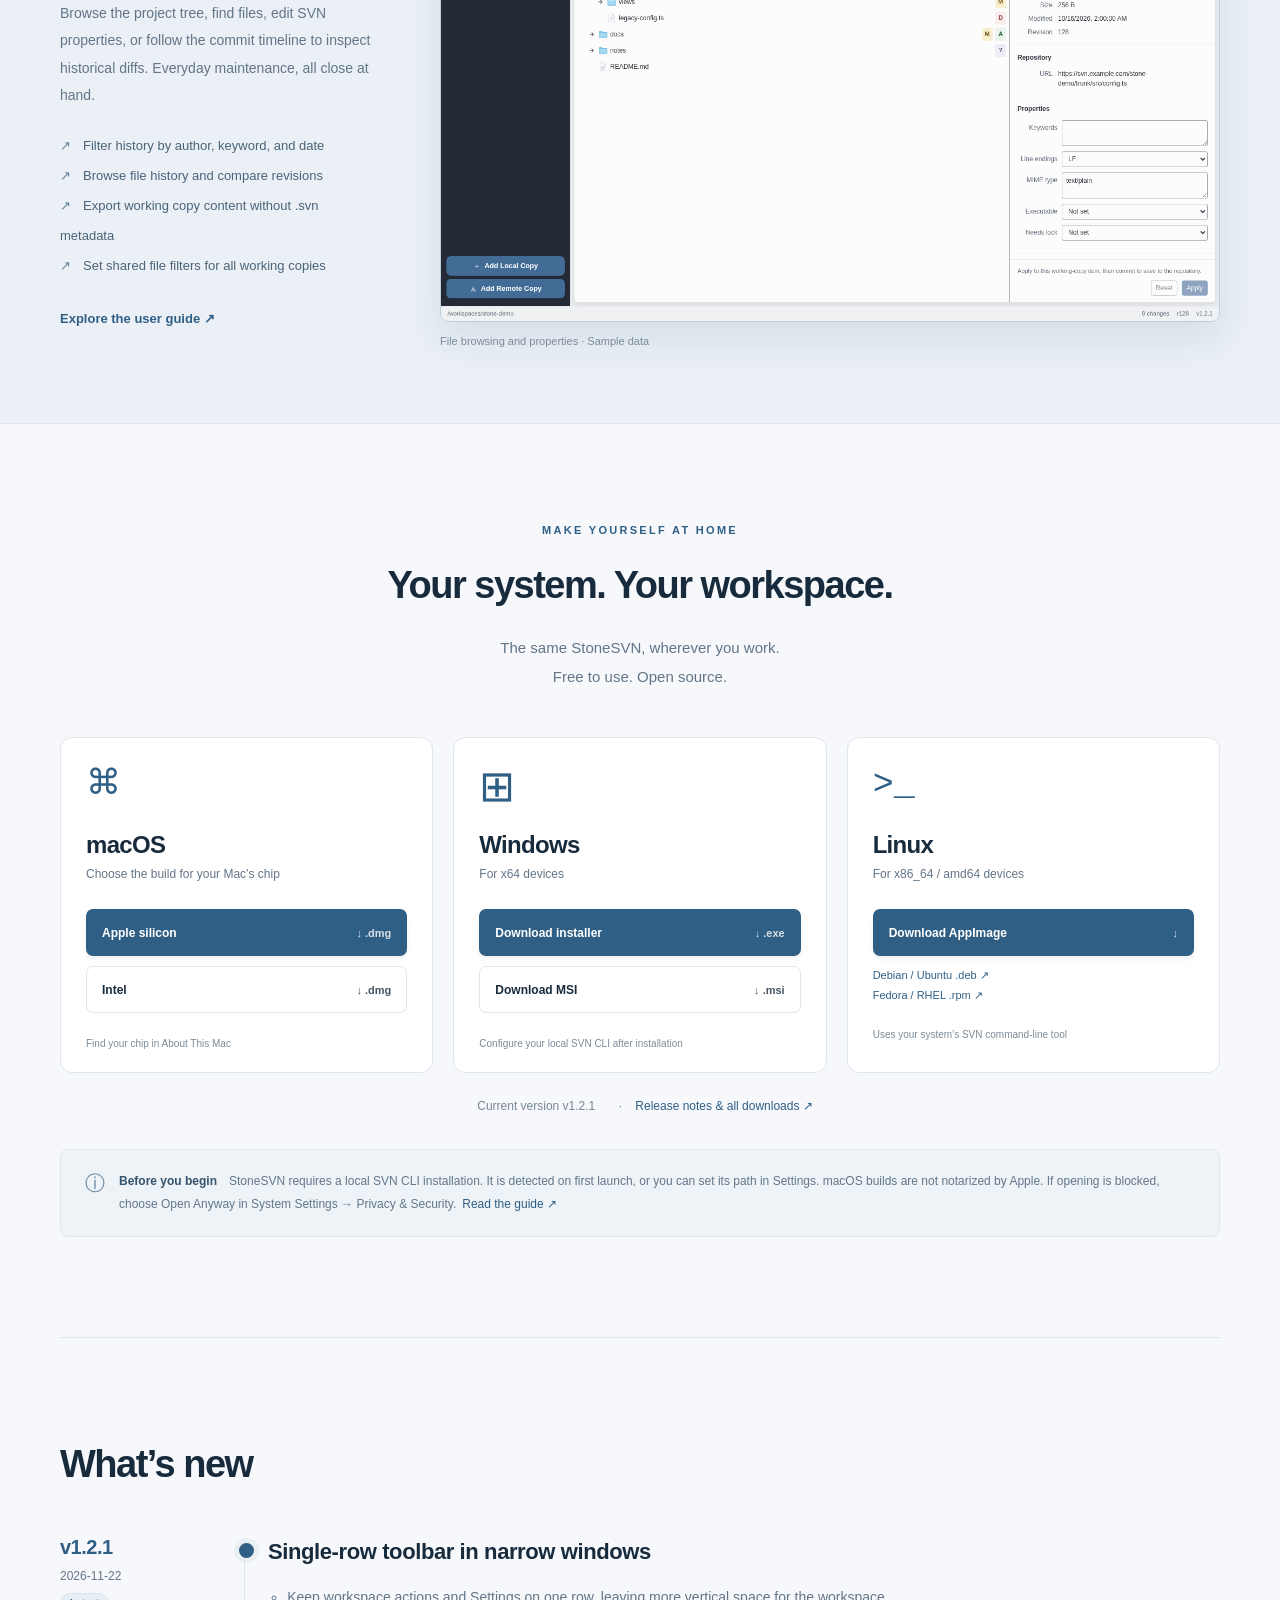
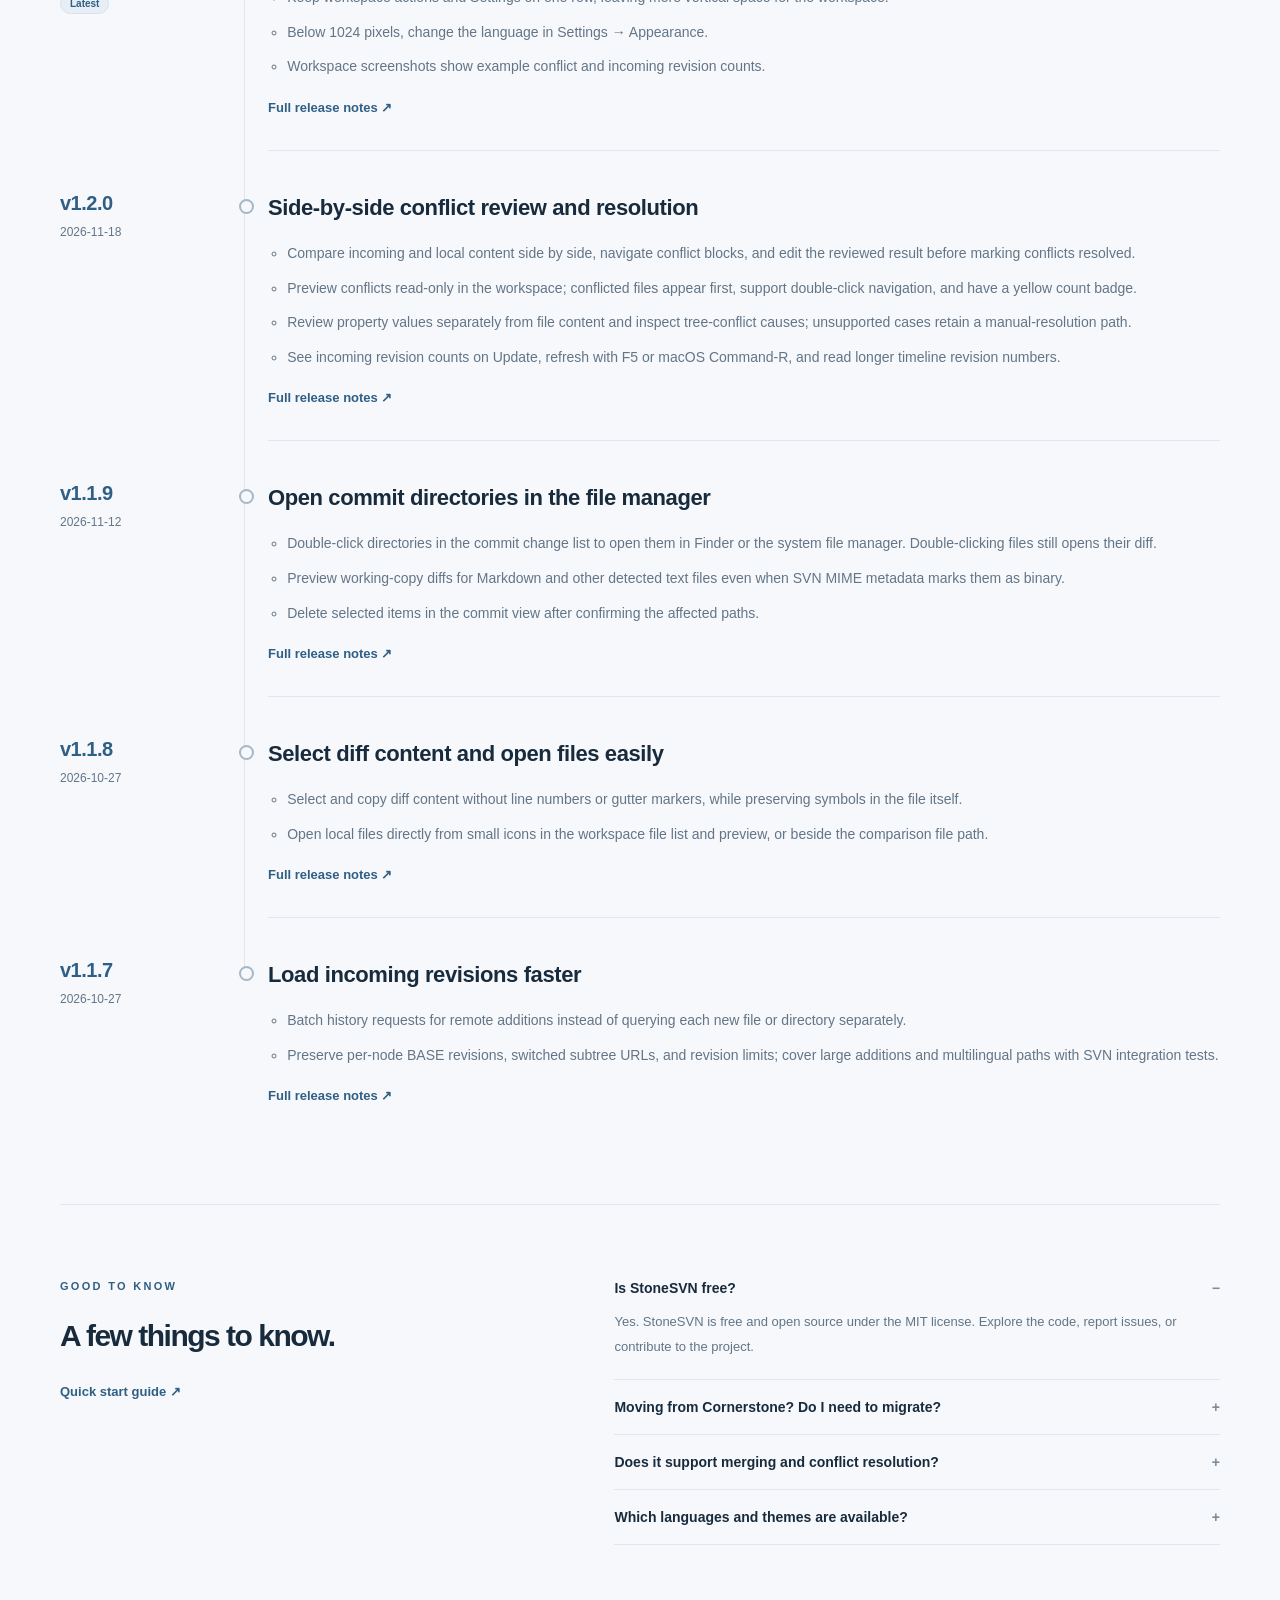
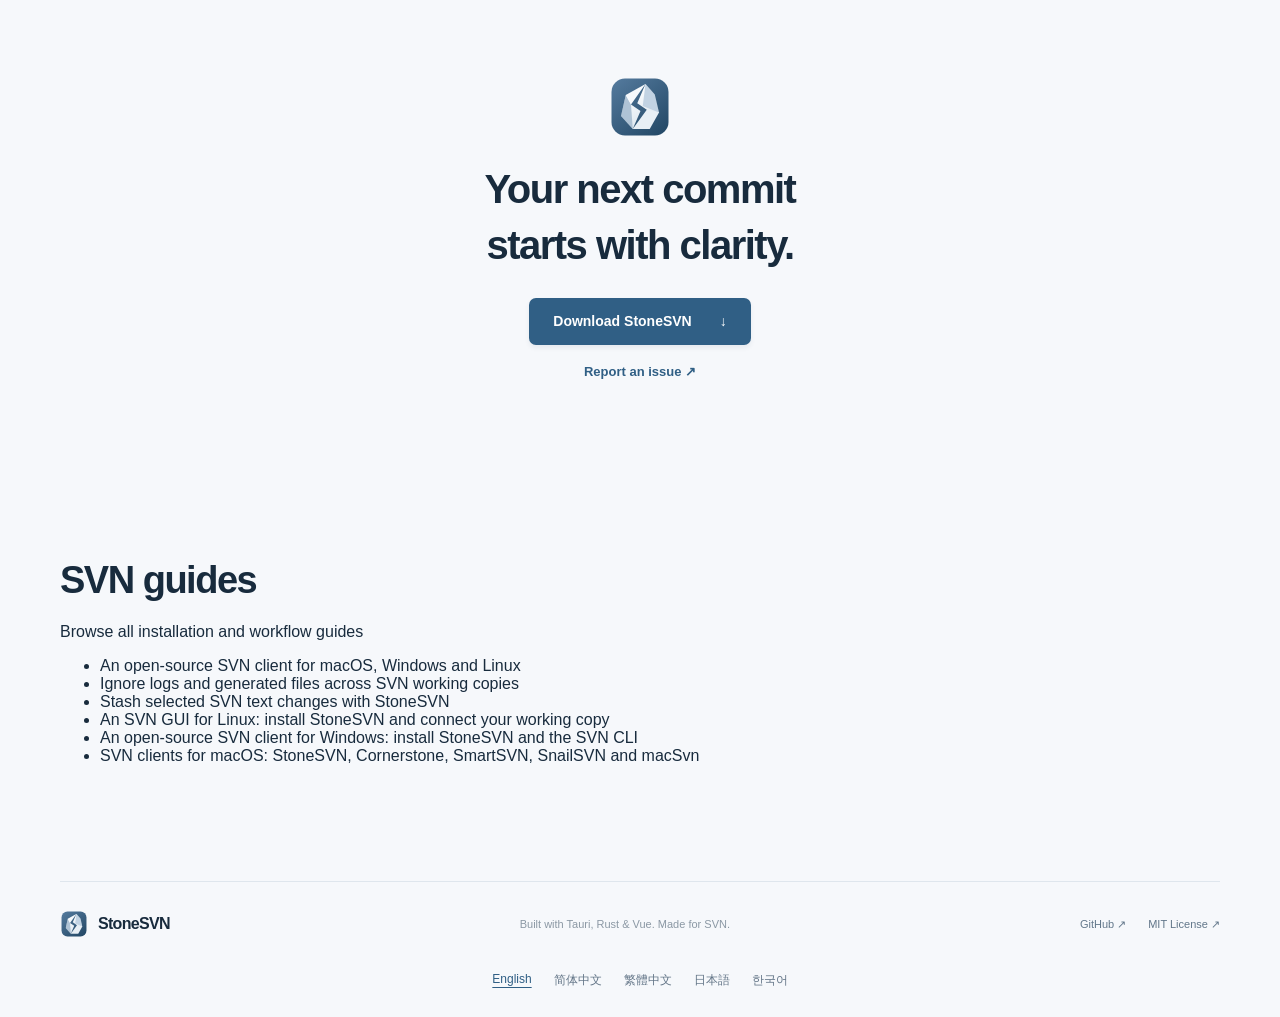
==== commit 83507cd9: "Sync v1.2.1 release notes and localized screenshots" ====
--- a/index.html
+++ b/index.html
@@ -22,42 +22,42 @@
 <meta property="og:locale:alternate" content="zh_TW">
 <meta property="og:locale:alternate" content="ja_JP">
 <meta property="og:locale:alternate" content="ko_KR">
-<meta property="og:image" content="https://stonesvn.github.io/assets/screenshots/en-workspace-light.png?v=242789e88b1a37232fd574cdeda74b5022652e1e-5cf4299e30bc">
+<meta property="og:image" content="https://stonesvn.github.io/assets/screenshots/en-workspace-light.png?v=c7a8e88d7b92a0083da0777f5daf2e9886c05a70">
 <meta property="og:image:width" content="1440">
 <meta property="og:image:height" content="900">
 <meta name="twitter:card" content="summary_large_image">
 <meta name="twitter:title" content="StoneSVN · SVN for macOS with Global Ignore | Windows &amp; Linux">
 <meta name="twitter:description" content="StoneSVN is a free, open-source SVN client for macOS, Windows and Linux. Ignore files globally, choose files or directories to commit, and stash selected text hunks.">
-<meta name="twitter:image" content="https://stonesvn.github.io/assets/screenshots/en-workspace-light.png?v=242789e88b1a37232fd574cdeda74b5022652e1e-5cf4299e30bc">
-<script type="application/ld+json">{"@context":"https://schema.org","@type":"SoftwareApplication","name":"StoneSVN","applicationCategory":"DeveloperApplication","operatingSystem":"Windows, macOS, Linux","inLanguage":"en","url":"https://stonesvn.github.io/en/","description":"StoneSVN is a free, open-source SVN client for macOS, Windows and Linux. Ignore files globally, choose files or directories to commit, and stash selected text hunks.","license":"https://opensource.org/license/mit","downloadUrl":"https://github.com/firzen/StoneSVN/releases/latest","image":"https://stonesvn.github.io/assets/screenshots/en-workspace-light.png?v=242789e88b1a37232fd574cdeda74b5022652e1e-5cf4299e30bc","softwareVersion":"1.2.0","datePublished":"2026-11-18T08:25:15Z","offers":{"@type":"Offer","price":"0","priceCurrency":"USD"}}</script>
+<meta name="twitter:image" content="https://stonesvn.github.io/assets/screenshots/en-workspace-light.png?v=c7a8e88d7b92a0083da0777f5daf2e9886c05a70">
+<script type="application/ld+json">{"@context":"https://schema.org","@type":"SoftwareApplication","name":"StoneSVN","applicationCategory":"DeveloperApplication","operatingSystem":"Windows, macOS, Linux","inLanguage":"en","url":"https://stonesvn.github.io/en/","description":"StoneSVN is a free, open-source SVN client for macOS, Windows and Linux. Ignore files globally, choose files or directories to commit, and stash selected text hunks.","license":"https://opensource.org/license/mit","downloadUrl":"https://github.com/firzen/StoneSVN/releases/latest","image":"https://stonesvn.github.io/assets/screenshots/en-workspace-light.png?v=c7a8e88d7b92a0083da0777f5daf2e9886c05a70","softwareVersion":"1.2.1","datePublished":"2026-11-22T16:05:21Z","offers":{"@type":"Offer","price":"0","priceCurrency":"USD"}}</script>
 </head>
 <body>
 <a class="skip" href="#main">Skip to content</a>
 <header class="header"><div class="container nav"><a class="brand" href="#" aria-label="StoneSVN home"><img src="/assets/stone.svg" alt="" width="36" height="36">StoneSVN</a><nav aria-label="Main navigation"><a href="#features">Features</a><a href="#download">Download</a><a href="https://github.com/firzen/StoneSVN/blob/main/README.md">Docs</a></nav><div class="nav-actions"><label class="language-label"><span aria-hidden="true">◎</span><select id="language" aria-label="Language / 语言"><option value="en" selected>English</option><option value="zh-CN">简体中文</option><option value="zh-TW">繁體中文</option><option value="ja">日本語</option><option value="ko">한국어</option></select></label><a class="github" href="https://github.com/firzen/StoneSVN">GitHub <span aria-hidden="true">↗</span></a></div></div></header>
 <main id="main">
 <section class="hero container">
-<a class="release" data-release-link href="https://github.com/firzen/StoneSVN/releases/tag/v1.2.0"><span class="dot"></span> <span data-release-label data-release-template="{version} is here">v1.2.0 is here</span> <span aria-hidden="true">↗</span></a>
+<a class="release" data-release-link href="https://github.com/firzen/StoneSVN/releases/tag/v1.2.1"><span class="dot"></span> <span data-release-label data-release-template="{version} is here">v1.2.1 is here</span> <span aria-hidden="true">↗</span></a>
 <p class="eyebrow">SVN FOR YOUR MAC. AND YOUR EVERYDAY.</p>
 <h1>SVN on your Mac.<br><span>Less friction. More focus.</span></h1>
 <p class="intro">Ignore files globally. One set of rules for every project.<br>Review diffs, choose what to commit, and stash unfinished work. Make everyday SVN feel easier.</p>
 <div class="hero-actions"><a class="button primary" href="#download">Download for free <span aria-hidden="true">↓</span></a><a class="button secondary" href="https://github.com/firzen/StoneSVN">View source <span aria-hidden="true">↗</span></a></div>
 <p class="platform-note">Windows · macOS · Linux <span> / </span> Open source · MIT license</p>
-<div class="product"><div class="product-bar"><span class="window-dots" aria-hidden="true"><i></i><i></i><i></i></span><span>One workspace, from changes to commits</span><div class="theme-switch" role="group" aria-label="Screenshot theme"><button type="button" data-theme="light" aria-pressed="true">Light</button><button type="button" data-theme="dark" aria-pressed="false">Dark</button></div></div><img id="workspace" data-release="242789e88b1a37232fd574cdeda74b5022652e1e-5cf4299e30bc" src="/assets/screenshots/en-workspace-light.png?v=242789e88b1a37232fd574cdeda74b5022652e1e-5cf4299e30bc" width="1440" height="900" alt="StoneSVN workspace: projects on the left, changed files in the center, and text diffs on the right" fetchpriority="high"></div>
+<div class="product"><div class="product-bar"><span class="window-dots" aria-hidden="true"><i></i><i></i><i></i></span><span>One workspace, from changes to commits</span><div class="theme-switch" role="group" aria-label="Screenshot theme"><button type="button" data-theme="light" aria-pressed="true">Light</button><button type="button" data-theme="dark" aria-pressed="false">Dark</button></div></div><img id="workspace" data-release="c7a8e88d7b92a0083da0777f5daf2e9886c05a70" src="/assets/screenshots/en-workspace-light.png?v=c7a8e88d7b92a0083da0777f5daf2e9886c05a70" width="1440" height="900" alt="StoneSVN workspace: projects on the left, changed files in the center, and text diffs on the right" fetchpriority="high"></div>
 <p class="caption">Actual app UI · Fictional projects and sample data</p>
 </section>
 <div class="principles"><div class="container"><span>Set once. Ignore globally.</span><span>Commit files or directories</span><span>Stash selected text hunks</span></div></div>
 <section class="ignore-section container" id="features"><div class="ignore-copy"><p class="eyebrow">ONE RULE. EVERY WORKING COPY.</p><h2>Files you never commit.<br><span>Out of your way.</span></h2><p class="ignore-intro">Logs, system files, dependency folders. Stop filtering the same noise in every project and before every commit.</p><p>Configure and enable rules in Settings → File Filters. Every working copy shares them. Matching items stay out of the list, with scope checks when adding files and committing.</p><a class="text-link" href="https://github.com/firzen/StoneSVN/blob/main/README.md#global-ignore-rules">Explore global ignore rules ↗</a></div><div class="ignore-example"><div class="rule-header"><span>Example global rules</span><span class="rule-badge">Every working copy</span></div><div class="rule-row"><code>.DS_Store</code><span>Ignore Mac system files</span></div><div class="rule-row"><code>*.log</code><span>Ignore logs at any depth</span></div><div class="rule-row"><code>**/node_modules</code><span>Ignore dependency folders and contents</span></div><p class="rule-footnote">Use names, paths, and wildcards. StoneSVN applies these filters locally without changing the repository’s SVN ignore properties.</p></div></section>
 <section class="section container" id="workflow"><div class="section-heading"><p class="eyebrow">A CALMER WORKFLOW</p><h2>Everyday SVN,<br>with less friction.</h2><p>From opening a working copy to committing changes,<br>keep everyday tools within reach.</p></div>
-<div class="features"><article><span class="feature-num">01 / WORKSPACES</span><h3>Switch projects. Keep your draft.</h3><p>Switch working copies in a persistent sidebar and drag to reorder. Commit drafts, selections, and filters stay with each project during the session.</p></article><article><span class="feature-num">02 / REVIEW & COMMIT</span><h3>Commit just what is ready.</h3><p>Review text diffs and image previews, then select files or directories to commit. Your selections and commit message remain when you return from a diff.</p></article><article><span class="feature-num">03 / LOCAL STASH</span><h3>Pause work. Stash it for later.</h3><p>Stash whole files or selected text hunks locally, then restore them to the original working copy. Copy or export text patches when needed.</p></article><article><span class="feature-num">04 / RENAME & MOVE</span><h3>Rename and move. Keep the history.</h3><p>Rename or move versioned files and directories in Properties, then jump to the new path. Directory move commits validate the full source and destination scope.</p></article><article><span class="feature-num">05 / CONFLICTS</span><h3>Choose how to resolve conflicts.</h3><p>Keep manually resolved content, or choose the local or repository version. Organize directory and tree conflicts first, then review and commit the result.</p></article><article><span class="feature-num">06 / REVIEW BEFORE REVERT</span><h3>See the scope before reverting.</h3><p>Review the affected file tree before recursive revert. You can also restore clean, complete, single-revision directories to a historical revision as local changes for a separate commit.</p></article></div><p class="maintenance-note"><a class="text-link" data-release-link href="https://github.com/firzen/StoneSVN/releases/tag/v1.2.0">Read the latest release notes ↗</a></p>
+<div class="features"><article><span class="feature-num">01 / WORKSPACES</span><h3>Switch projects. Keep your draft.</h3><p>Switch working copies in a persistent sidebar and drag to reorder. Commit drafts, selections, and filters stay with each project during the session.</p></article><article><span class="feature-num">02 / REVIEW & COMMIT</span><h3>Commit just what is ready.</h3><p>Review text diffs and image previews, then select files or directories to commit. Your selections and commit message remain when you return from a diff.</p></article><article><span class="feature-num">03 / LOCAL STASH</span><h3>Pause work. Stash it for later.</h3><p>Stash whole files or selected text hunks locally, then restore them to the original working copy. Copy or export text patches when needed.</p></article><article><span class="feature-num">04 / RENAME & MOVE</span><h3>Rename and move. Keep the history.</h3><p>Rename or move versioned files and directories in Properties, then jump to the new path. Directory move commits validate the full source and destination scope.</p></article><article><span class="feature-num">05 / CONFLICTS</span><h3>Choose how to resolve conflicts.</h3><p>Keep manually resolved content, or choose the local or repository version. Organize directory and tree conflicts first, then review and commit the result.</p></article><article><span class="feature-num">06 / REVIEW BEFORE REVERT</span><h3>See the scope before reverting.</h3><p>Review the affected file tree before recursive revert. You can also restore clean, complete, single-revision directories to a historical revision as local changes for a separate commit.</p></article></div><p class="maintenance-note"><a class="text-link" data-release-link href="https://github.com/firzen/StoneSVN/releases/tag/v1.2.1">Read the latest release notes ↗</a></p>
 </section>
-<section class="detail-wrap"><div class="container detail"><div><p class="eyebrow">THE DETAILS MATTER</p><h2>Your files,<br>with the full context.</h2><p>Browse the project tree, find files, edit SVN properties, or follow the commit timeline to inspect historical diffs. Everyday maintenance, all close at hand.</p><ul><li>Filter history by author, keyword, and date</li><li>Browse file history and compare revisions</li><li>Export working copy content without .svn metadata</li><li>Set shared file filters for all working copies</li></ul><a class="text-link" href="https://github.com/firzen/StoneSVN/blob/main/docs/user-guide.md">Explore the user guide <span aria-hidden="true">↗</span></a></div><figure><img src="/assets/screenshots/en-properties.png?v=242789e88b1a37232fd574cdeda74b5022652e1e-5cf4299e30bc" alt="StoneSVN properties view with file tree, file information, and SVN property editing" width="1440" height="900" loading="lazy"><figcaption>File browsing and properties · Sample data</figcaption></figure></div></section>
+<section class="detail-wrap"><div class="container detail"><div><p class="eyebrow">THE DETAILS MATTER</p><h2>Your files,<br>with the full context.</h2><p>Browse the project tree, find files, edit SVN properties, or follow the commit timeline to inspect historical diffs. Everyday maintenance, all close at hand.</p><ul><li>Filter history by author, keyword, and date</li><li>Browse file history and compare revisions</li><li>Export working copy content without .svn metadata</li><li>Set shared file filters for all working copies</li></ul><a class="text-link" href="https://github.com/firzen/StoneSVN/blob/main/docs/user-guide.md">Explore the user guide <span aria-hidden="true">↗</span></a></div><figure><img src="/assets/screenshots/en-properties.png?v=c7a8e88d7b92a0083da0777f5daf2e9886c05a70" alt="StoneSVN properties view with file tree, file information, and SVN property editing" width="1440" height="900" loading="lazy"><figcaption>File browsing and properties · Sample data</figcaption></figure></div></section>
 <section class="section container downloads" id="download"><div class="section-heading centered"><p class="eyebrow">MAKE YOURSELF AT HOME</p><h2>Your system. Your workspace.</h2><p>The same StoneSVN, wherever you work.<br>Free to use. Open source.</p></div><div class="download-grid">
 <article class="download-card"><div class="os-icon" aria-hidden="true">⌘</div><h3>macOS</h3><p>Choose the build for your Mac’s chip</p><a class="button primary" data-release-asset="mac-arm" href="https://github.com/firzen/StoneSVN/releases/latest">Apple silicon <span>↓ .dmg</span></a><a class="button secondary" data-release-asset="mac-intel" href="https://github.com/firzen/StoneSVN/releases/latest">Intel <span>↓ .dmg</span></a><small>Find your chip in About This Mac</small></article>
 <article class="download-card"><div class="os-icon windows" aria-hidden="true">⊞</div><h3>Windows</h3><p>For x64 devices</p><a class="button primary" data-release-asset="windows-exe" href="https://github.com/firzen/StoneSVN/releases/latest">Download installer <span>↓ .exe</span></a><a class="button secondary" data-release-asset="windows-msi" href="https://github.com/firzen/StoneSVN/releases/latest">Download MSI <span>↓ .msi</span></a><small>Configure your local SVN CLI after installation</small></article>
 <article class="download-card"><div class="os-icon" aria-hidden="true">&gt;_</div><h3>Linux</h3><p>For x86_64 / amd64 devices</p><a class="button primary" data-release-asset="linux-appimage" href="https://github.com/firzen/StoneSVN/releases/latest">Download AppImage <span>↓</span></a><div class="linux-links"><a data-release-asset="linux-deb" href="https://github.com/firzen/StoneSVN/releases/latest">Debian / Ubuntu .deb ↗</a><a data-release-asset="linux-rpm" href="https://github.com/firzen/StoneSVN/releases/latest">Fedora / RHEL .rpm ↗</a></div><small>Uses your system’s SVN command-line tool</small></article></div>
-<p class="release-note"><span data-release-label data-release-template="Current version {version}">Current version v1.2.0</span> <span>·</span> <a data-release-link href="https://github.com/firzen/StoneSVN/releases/tag/v1.2.0">Release notes &amp; all downloads ↗</a></p>
+<p class="release-note"><span data-release-label data-release-template="Current version {version}">Current version v1.2.1</span> <span>·</span> <a data-release-link href="https://github.com/firzen/StoneSVN/releases/tag/v1.2.1">Release notes &amp; all downloads ↗</a></p>
 <div class="install-note"><span aria-hidden="true">ⓘ</span><p><strong>Before you begin</strong>　StoneSVN requires a local SVN CLI installation. It is detected on first launch, or you can set its path in Settings. macOS builds are not notarized by Apple. If opening is blocked, choose Open Anyway in System Settings → Privacy &amp; Security.<a href="https://github.com/firzen/StoneSVN/blob/main/docs/macos-distribution.md">Read the guide ↗</a></p></div></section>
-<section class="section container release-history" id="release-notes" aria-labelledby="release-heading"><h2 id="release-heading">What’s new</h2><ol class="release-timeline" role="list"><li class="release-entry is-latest"><div class="release-meta"><a class="release-version" href="https://github.com/firzen/StoneSVN/releases/tag/v1.2.0">v1.2.0</a><time datetime="2026-11-18T08:25:15Z">2026-11-18</time><span class="release-latest">Latest</span></div><article class="release-content" aria-labelledby="release-v1.2.0"><h3 id="release-v1.2.0">Side-by-side conflict review and resolution</h3><ul><li>Compare incoming and local content side by side, navigate conflict blocks, and edit the reviewed result before marking conflicts resolved.</li><li>Preview conflicts read-only in the workspace; conflicted files appear first, support double-click navigation, and have a yellow count badge.</li><li>Review property values separately from file content and inspect tree-conflict causes; unsupported cases retain a manual-resolution path.</li><li>See incoming revision counts on Update, refresh with F5 or macOS Command-R, and read longer timeline revision numbers.</li></ul><a class="text-link" href="https://github.com/firzen/StoneSVN/releases/tag/v1.2.0">Full release notes ↗</a></article></li><li class="release-entry"><div class="release-meta"><a class="release-version" href="https://github.com/firzen/StoneSVN/releases/tag/v1.1.9">v1.1.9</a><time datetime="2026-11-12T02:05:34Z">2026-11-12</time></div><article class="release-content" aria-labelledby="release-v1.1.9"><h3 id="release-v1.1.9">Open commit directories in the file manager</h3><ul><li>Double-click directories in the commit change list to open them in Finder or the system file manager. Double-clicking files still opens their diff.</li><li>Preview working-copy diffs for Markdown and other detected text files even when SVN MIME metadata marks them as binary.</li><li>Delete selected items in the commit view after confirming the affected paths.</li></ul><a class="text-link" href="https://github.com/firzen/StoneSVN/releases/tag/v1.1.9">Full release notes ↗</a></article></li><li class="release-entry"><div class="release-meta"><a class="release-version" href="https://github.com/firzen/StoneSVN/releases/tag/v1.1.8">v1.1.8</a><time datetime="2026-10-27T03:00:04Z">2026-10-27</time></div><article class="release-content" aria-labelledby="release-v1.1.8"><h3 id="release-v1.1.8">Select diff content and open files easily</h3><ul><li>Select and copy diff content without line numbers or gutter markers, while preserving symbols in the file itself.</li><li>Open local files directly from small icons in the workspace file list and preview, or beside the comparison file path.</li></ul><a class="text-link" href="https://github.com/firzen/StoneSVN/releases/tag/v1.1.8">Full release notes ↗</a></article></li><li class="release-entry"><div class="release-meta"><a class="release-version" href="https://github.com/firzen/StoneSVN/releases/tag/v1.1.7">v1.1.7</a><time datetime="2026-10-27T01:45:45Z">2026-10-27</time></div><article class="release-content" aria-labelledby="release-v1.1.7"><h3 id="release-v1.1.7">Load incoming revisions faster</h3><ul><li>Batch history requests for remote additions instead of querying each new file or directory separately.</li><li>Preserve per-node BASE revisions, switched subtree URLs, and revision limits; cover large additions and multilingual paths with SVN integration tests.</li></ul><a class="text-link" href="https://github.com/firzen/StoneSVN/releases/tag/v1.1.7">Full release notes ↗</a></article></li><li class="release-entry"><div class="release-meta"><a class="release-version" href="https://github.com/firzen/StoneSVN/releases/tag/v1.1.6">v1.1.6</a><time datetime="2026-10-22T07:34:22Z">2026-10-22</time></div><article class="release-content" aria-labelledby="release-v1.1.6"><h3 id="release-v1.1.6">Review incoming changes and update results</h3><ul><li>Browse incoming revisions and changed files; filter by status or path, group by directory, and copy paths.</li><li>Keep the actual files changed by an update and compare their before/after revisions, with conflict and completion details.</li><li>Refresh local state before checking remote history in the background. On macOS, reopen the preserved workspace from the Dock after closing the window.</li></ul><a class="text-link" href="https://github.com/firzen/StoneSVN/releases/tag/v1.1.6">Full release notes ↗</a></article></li></ol></section><section class="faq-section container"><div><p class="eyebrow">GOOD TO KNOW</p><h2>A few things to know.</h2><a class="text-link" href="https://github.com/firzen/StoneSVN/blob/main/QUICKSTART.md">Quick start guide ↗</a></div><div class="faq"><details open><summary>Is StoneSVN free?</summary><p>Yes. StoneSVN is free and open source under the MIT license. Explore the code, report issues, or contribute to the project.</p></details><details><summary>Moving from Cornerstone? Do I need to migrate?</summary><p>No. StoneSVN uses your local SVN CLI to open existing working copies or check out remote repositories. Start with the quick start guide if you are new to the app.</p></details><details><summary>Does it support merging and conflict resolution?</summary><p>Conflict actions support manually resolved content or the local/repository version. Organize directory and tree conflicts before marking them resolved. General Merge, Switch, and line-by-line Blame interfaces are still unavailable.</p></details><details><summary>Which languages and themes are available?</summary><p>The app supports Simplified Chinese, Traditional Chinese, English, Japanese, and Korean, with light and dark themes available in Settings.</p></details></div></section>
+<section class="section container release-history" id="release-notes" aria-labelledby="release-heading"><h2 id="release-heading">What’s new</h2><ol class="release-timeline" role="list"><li class="release-entry is-latest"><div class="release-meta"><a class="release-version" href="https://github.com/firzen/StoneSVN/releases/tag/v1.2.1">v1.2.1</a><time datetime="2026-11-22T16:05:21Z">2026-11-22</time><span class="release-latest">Latest</span></div><article class="release-content" aria-labelledby="release-v1.2.1"><h3 id="release-v1.2.1">Single-row toolbar in narrow windows</h3><ul><li>Keep workspace actions and Settings on one row, leaving more vertical space for the workspace.</li><li>Below 1024 pixels, change the language in Settings → Appearance.</li><li>Workspace screenshots show example conflict and incoming revision counts.</li></ul><a class="text-link" href="https://github.com/firzen/StoneSVN/releases/tag/v1.2.1">Full release notes ↗</a></article></li><li class="release-entry"><div class="release-meta"><a class="release-version" href="https://github.com/firzen/StoneSVN/releases/tag/v1.2.0">v1.2.0</a><time datetime="2026-11-18T08:25:15Z">2026-11-18</time></div><article class="release-content" aria-labelledby="release-v1.2.0"><h3 id="release-v1.2.0">Side-by-side conflict review and resolution</h3><ul><li>Compare incoming and local content side by side, navigate conflict blocks, and edit the reviewed result before marking conflicts resolved.</li><li>Preview conflicts read-only in the workspace; conflicted files appear first, support double-click navigation, and have a yellow count badge.</li><li>Review property values separately from file content and inspect tree-conflict causes; unsupported cases retain a manual-resolution path.</li><li>See incoming revision counts on Update, refresh with F5 or macOS Command-R, and read longer timeline revision numbers.</li></ul><a class="text-link" href="https://github.com/firzen/StoneSVN/releases/tag/v1.2.0">Full release notes ↗</a></article></li><li class="release-entry"><div class="release-meta"><a class="release-version" href="https://github.com/firzen/StoneSVN/releases/tag/v1.1.9">v1.1.9</a><time datetime="2026-11-12T02:05:34Z">2026-11-12</time></div><article class="release-content" aria-labelledby="release-v1.1.9"><h3 id="release-v1.1.9">Open commit directories in the file manager</h3><ul><li>Double-click directories in the commit change list to open them in Finder or the system file manager. Double-clicking files still opens their diff.</li><li>Preview working-copy diffs for Markdown and other detected text files even when SVN MIME metadata marks them as binary.</li><li>Delete selected items in the commit view after confirming the affected paths.</li></ul><a class="text-link" href="https://github.com/firzen/StoneSVN/releases/tag/v1.1.9">Full release notes ↗</a></article></li><li class="release-entry"><div class="release-meta"><a class="release-version" href="https://github.com/firzen/StoneSVN/releases/tag/v1.1.8">v1.1.8</a><time datetime="2026-10-27T03:00:04Z">2026-10-27</time></div><article class="release-content" aria-labelledby="release-v1.1.8"><h3 id="release-v1.1.8">Select diff content and open files easily</h3><ul><li>Select and copy diff content without line numbers or gutter markers, while preserving symbols in the file itself.</li><li>Open local files directly from small icons in the workspace file list and preview, or beside the comparison file path.</li></ul><a class="text-link" href="https://github.com/firzen/StoneSVN/releases/tag/v1.1.8">Full release notes ↗</a></article></li><li class="release-entry"><div class="release-meta"><a class="release-version" href="https://github.com/firzen/StoneSVN/releases/tag/v1.1.7">v1.1.7</a><time datetime="2026-10-27T01:45:45Z">2026-10-27</time></div><article class="release-content" aria-labelledby="release-v1.1.7"><h3 id="release-v1.1.7">Load incoming revisions faster</h3><ul><li>Batch history requests for remote additions instead of querying each new file or directory separately.</li><li>Preserve per-node BASE revisions, switched subtree URLs, and revision limits; cover large additions and multilingual paths with SVN integration tests.</li></ul><a class="text-link" href="https://github.com/firzen/StoneSVN/releases/tag/v1.1.7">Full release notes ↗</a></article></li></ol></section><section class="faq-section container"><div><p class="eyebrow">GOOD TO KNOW</p><h2>A few things to know.</h2><a class="text-link" href="https://github.com/firzen/StoneSVN/blob/main/QUICKSTART.md">Quick start guide ↗</a></div><div class="faq"><details open><summary>Is StoneSVN free?</summary><p>Yes. StoneSVN is free and open source under the MIT license. Explore the code, report issues, or contribute to the project.</p></details><details><summary>Moving from Cornerstone? Do I need to migrate?</summary><p>No. StoneSVN uses your local SVN CLI to open existing working copies or check out remote repositories. Start with the quick start guide if you are new to the app.</p></details><details><summary>Does it support merging and conflict resolution?</summary><p>Conflict actions support manually resolved content or the local/repository version. Organize directory and tree conflicts before marking them resolved. General Merge, Switch, and line-by-line Blame interfaces are still unavailable.</p></details><details><summary>Which languages and themes are available?</summary><p>The app supports Simplified Chinese, Traditional Chinese, English, Japanese, and Korean, with light and dark themes available in Settings.</p></details></div></section>
 <section class="closing container"><img src="/assets/stone.svg" alt="" width="64" height="64"><h2>Your next commit<br>starts with clarity.</h2><a class="button primary" href="#download">Download StoneSVN <span aria-hidden="true">↓</span></a><a class="text-link" href="https://github.com/firzen/StoneSVN/issues">Report an issue ↗</a></section>
 <section class="section container" id="guides"><h2>SVN guides</h2><p><a href="/en/guides/">Browse all installation and workflow guides</a></p><ul><li><a href="/en/guides/svn-client-macos/">An open-source SVN client for macOS, Windows and Linux</a></li><li><a href="/en/guides/svn-global-ignore/">Ignore logs and generated files across SVN working copies</a></li><li><a href="/en/guides/svn-stash-selected-hunks/">Stash selected SVN text changes with StoneSVN</a></li><li><a href="/en/guides/svn-client-linux/">An SVN GUI for Linux: install StoneSVN and connect your working copy</a></li><li><a href="/en/guides/svn-client-windows/">An open-source SVN client for Windows: install StoneSVN and the SVN CLI</a></li><li><a href="/en/guides/svn-clients-macos-compared/">SVN clients for macOS: StoneSVN, Cornerstone, SmartSVN, SnailSVN and macSvn</a></li></ul></section></main>
 <footer class="container footer"><a class="brand" href="#"><img src="/assets/stone.svg" alt="" width="28" height="28">StoneSVN</a><span>Built with Tauri, Rust & Vue. Made for SVN.</span><div><a href="https://github.com/firzen/StoneSVN">GitHub ↗</a><a href="https://github.com/firzen/StoneSVN/blob/main/LICENSE">MIT License ↗</a></div></footer><nav class="language-links container" aria-label="Languages"><a href="/en/" lang="en" hreflang="en" aria-current="page">English</a><a href="/zh-CN/" lang="zh-CN" hreflang="zh-CN">简体中文</a><a href="/zh-TW/" lang="zh-TW" hreflang="zh-TW">繁體中文</a><a href="/ja/" lang="ja" hreflang="ja">日本語</a><a href="/ko/" lang="ko" hreflang="ko">한국어</a></nav>
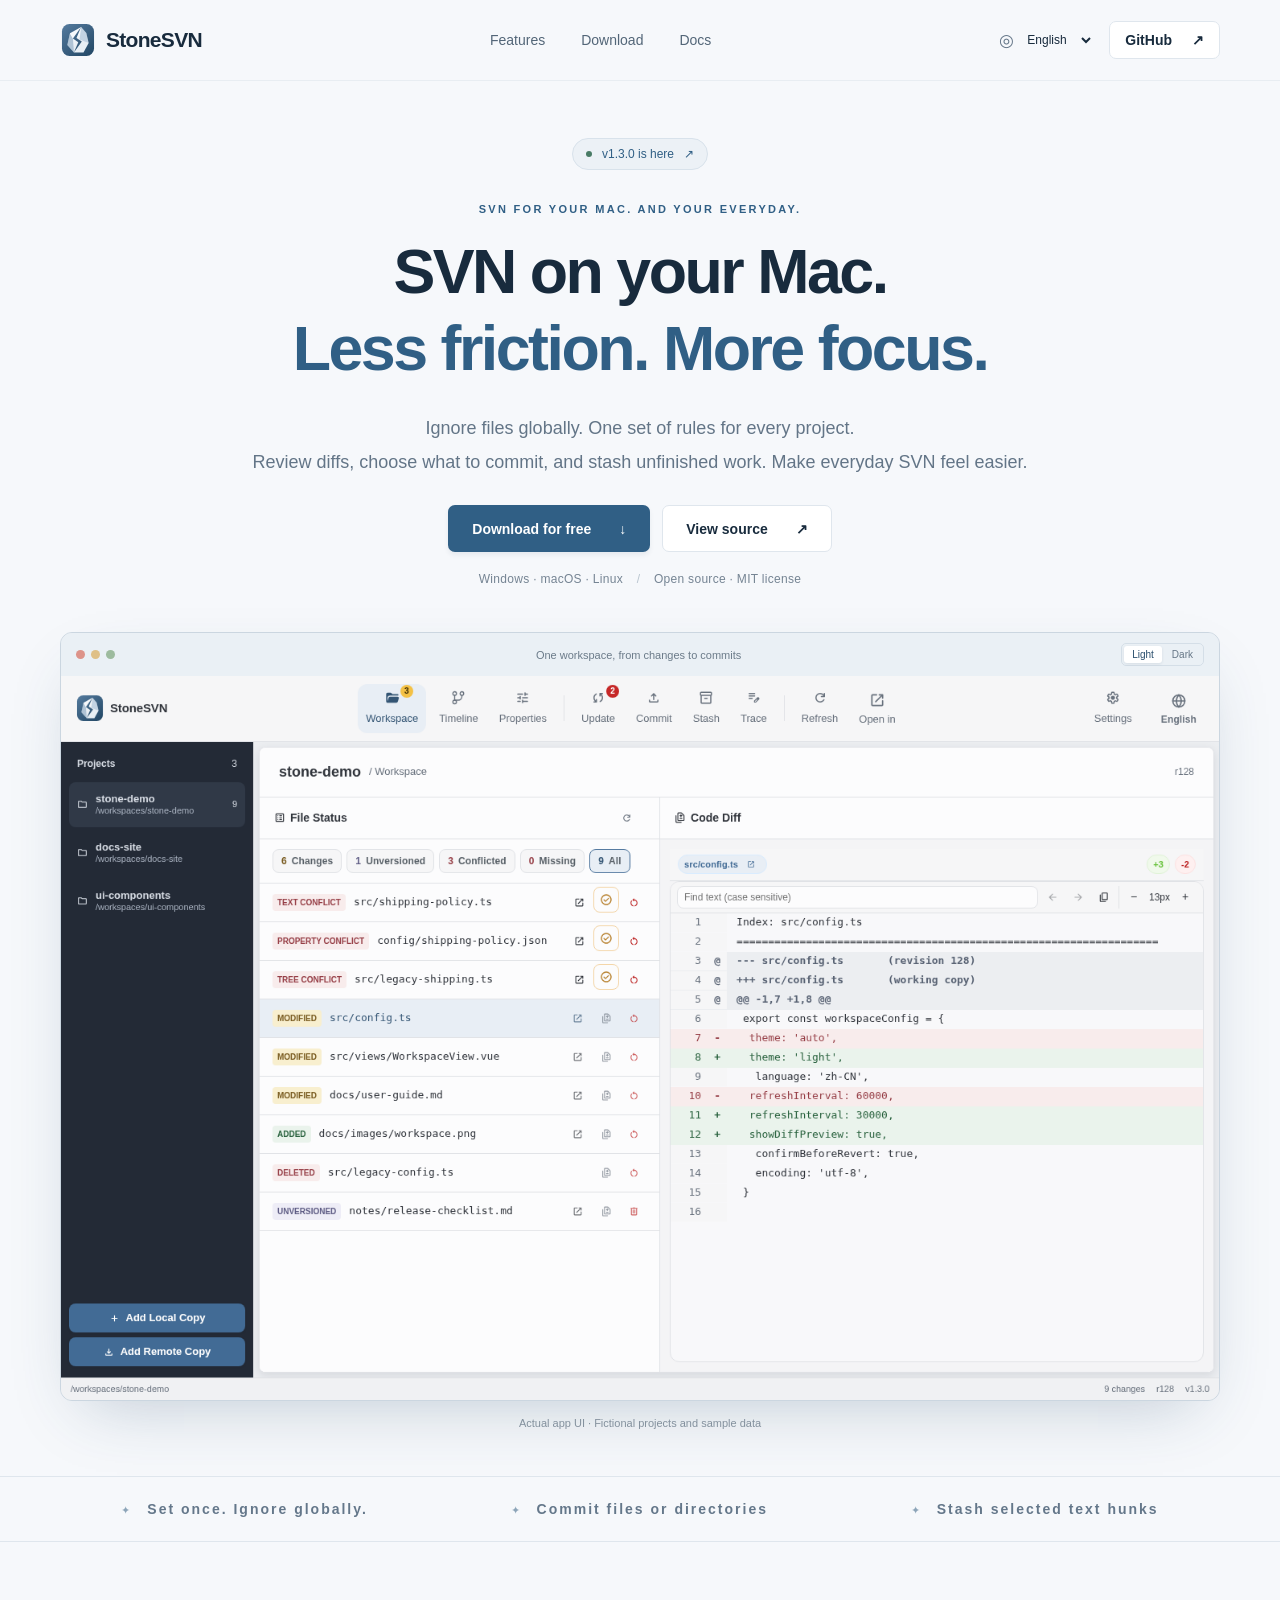
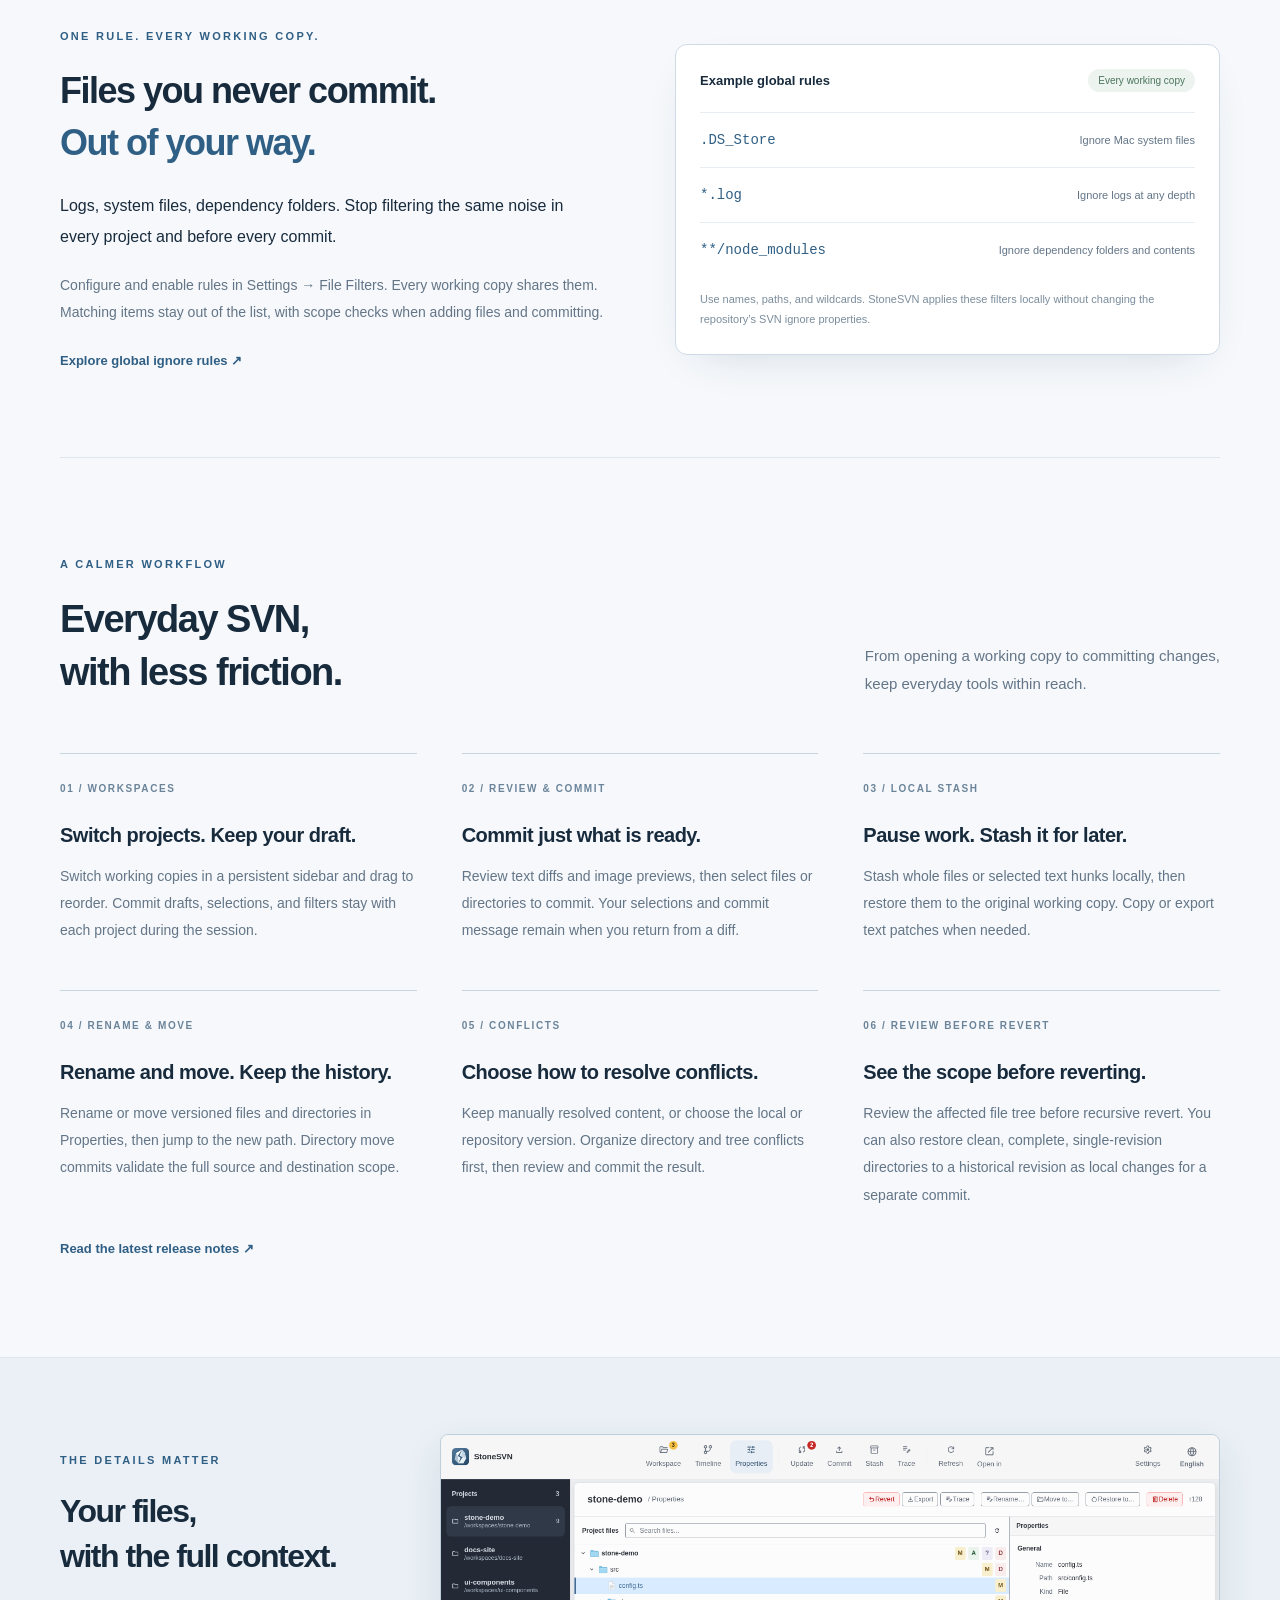
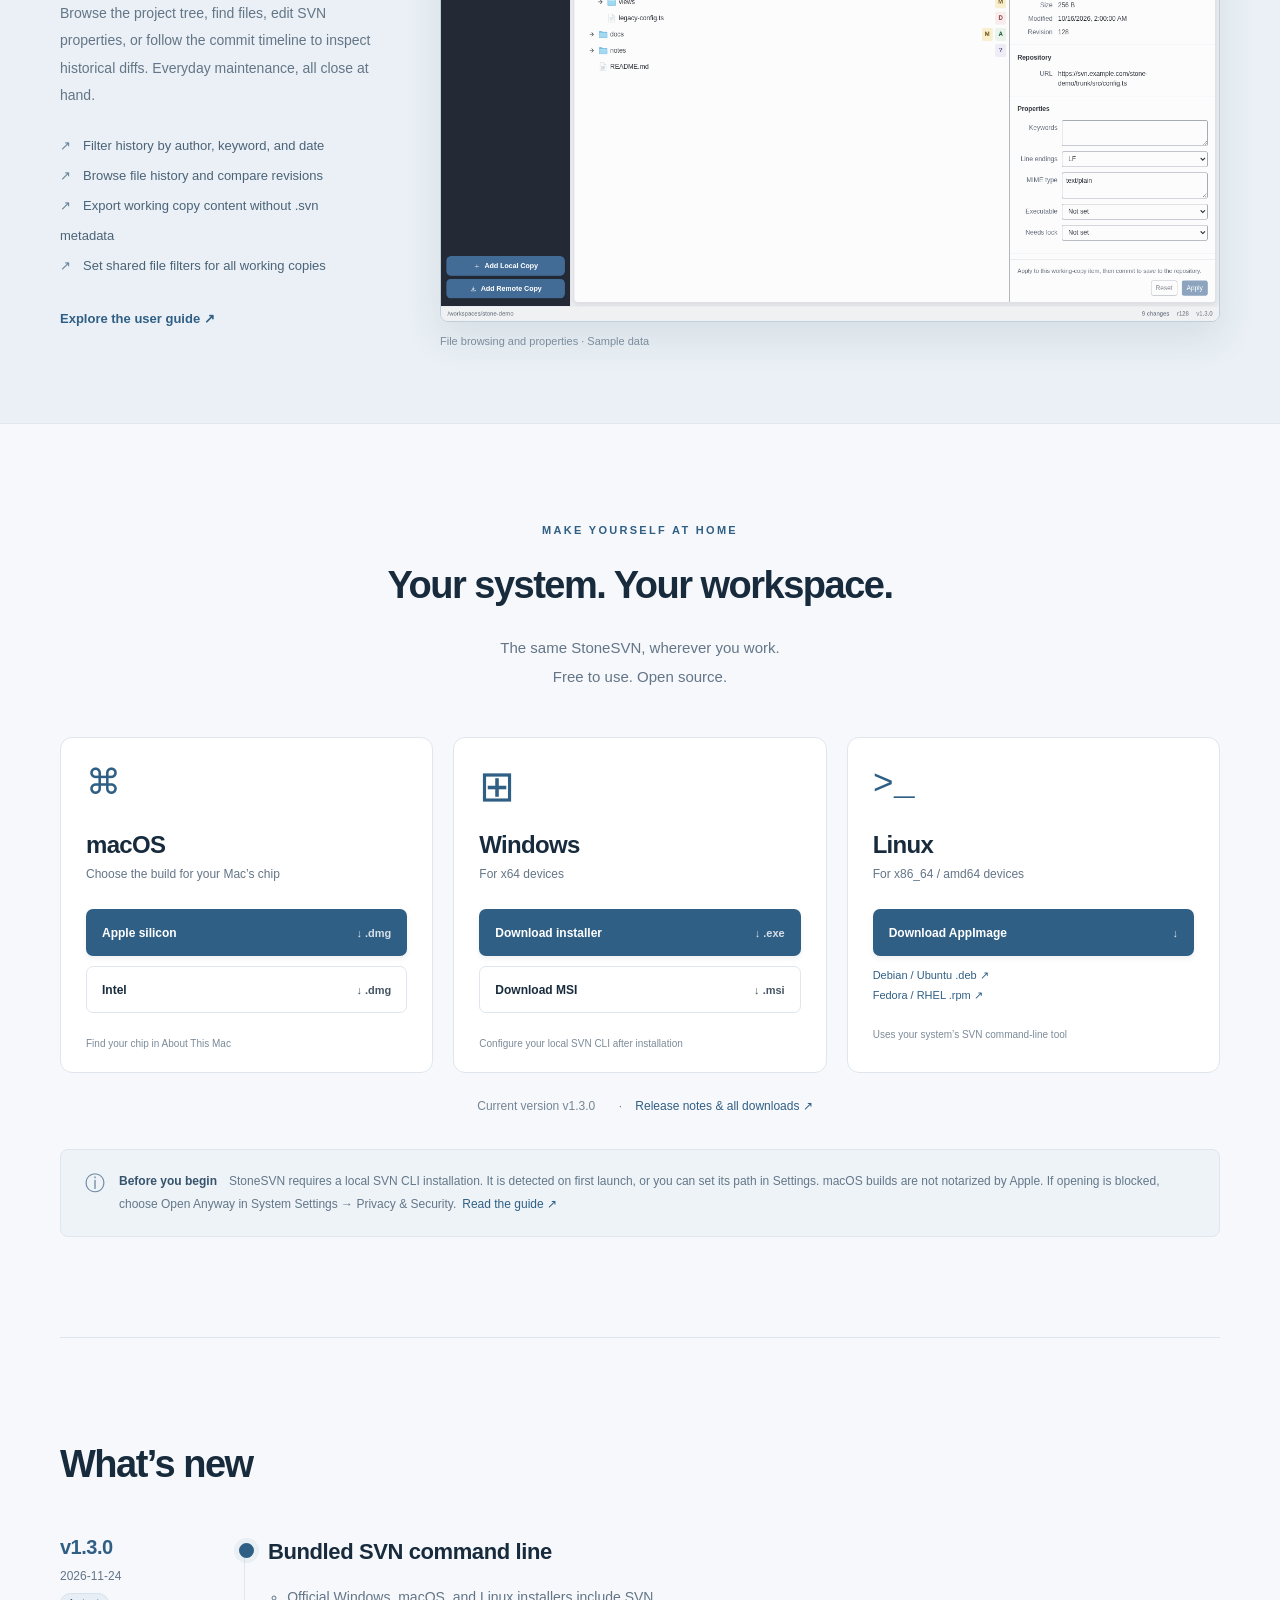
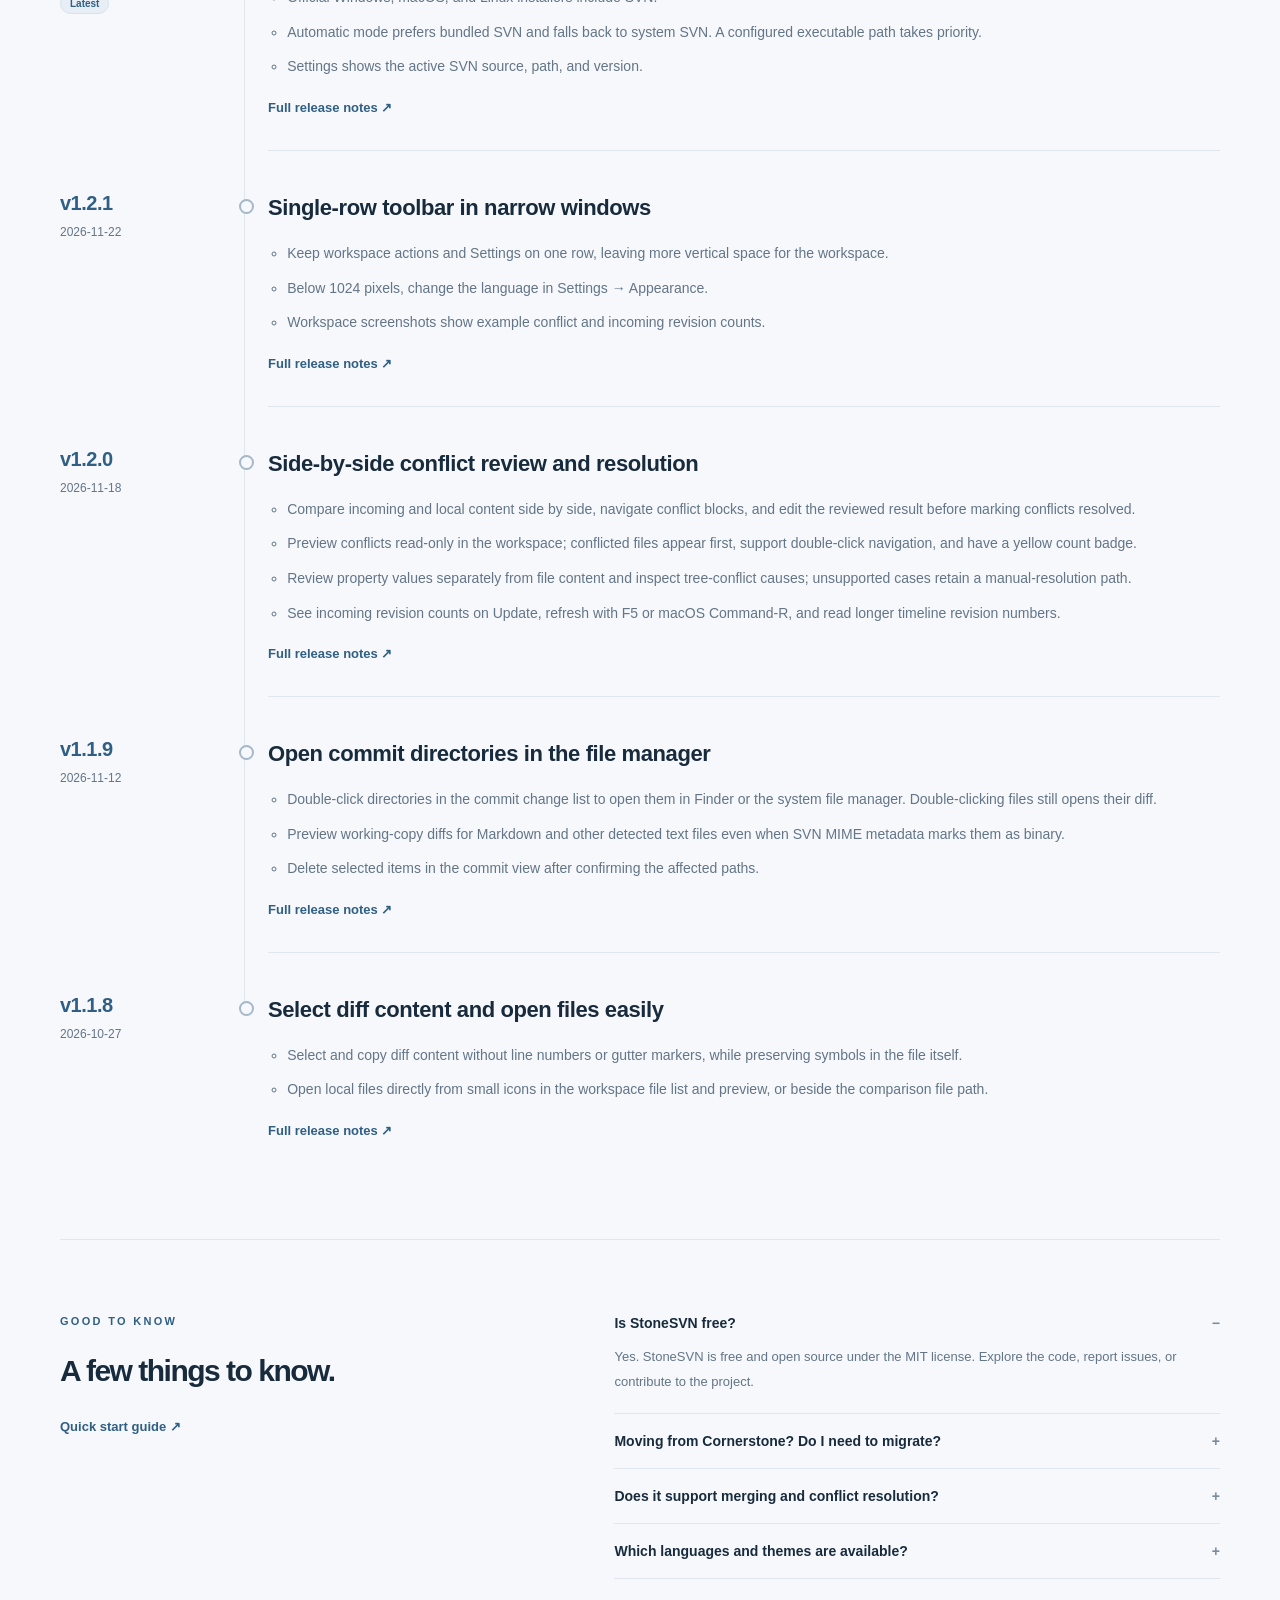
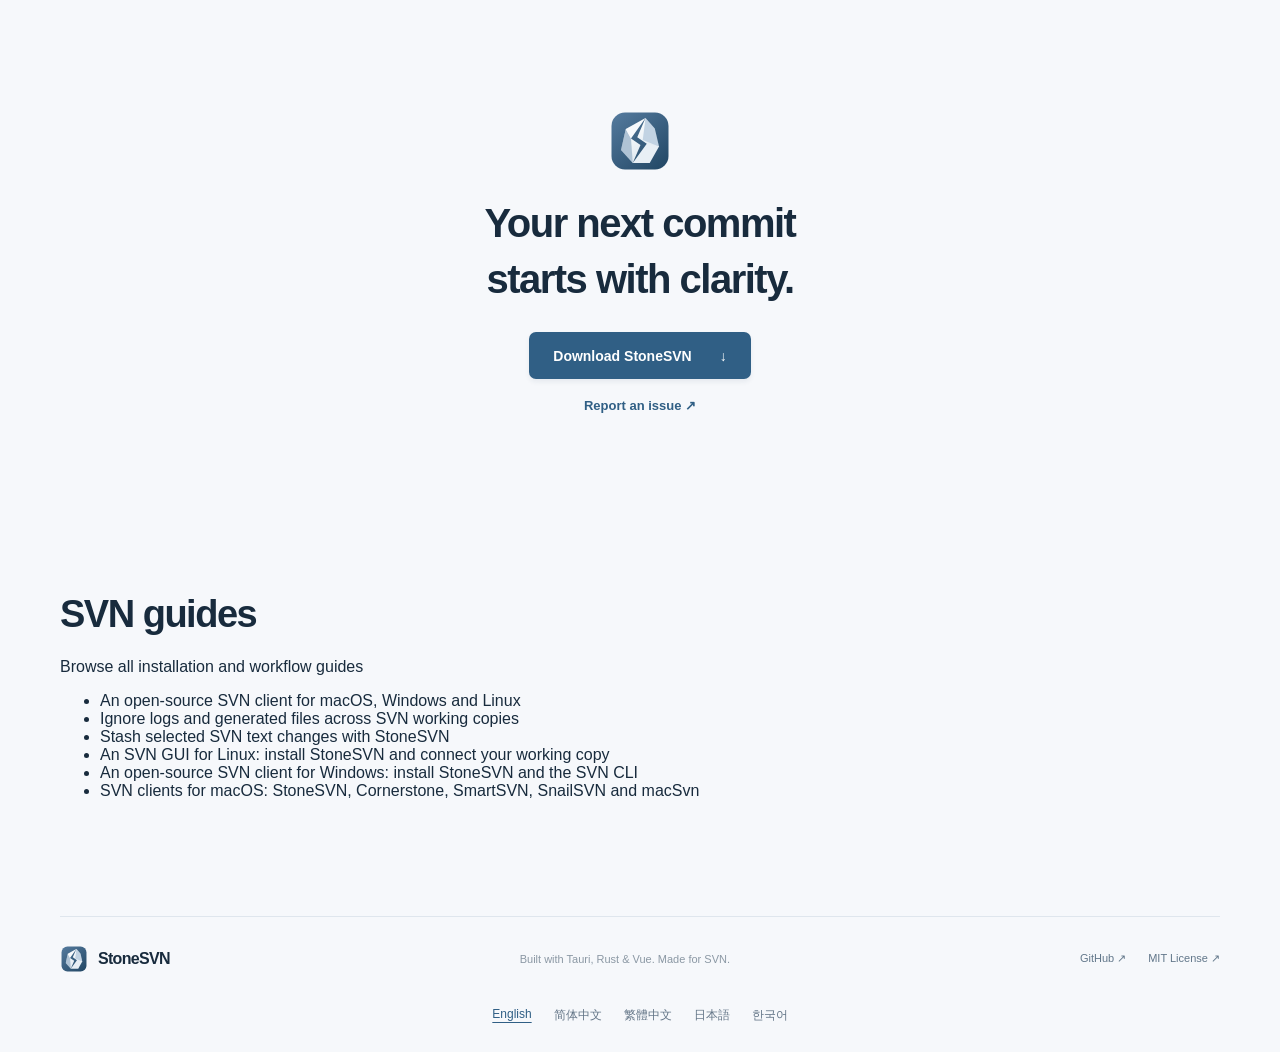
==== commit 6f3b46ab: "Sync v1.3.0 release notes and localized screenshots" ====
--- a/index.html
+++ b/index.html
@@ -22,42 +22,42 @@
 <meta property="og:locale:alternate" content="zh_TW">
 <meta property="og:locale:alternate" content="ja_JP">
 <meta property="og:locale:alternate" content="ko_KR">
-<meta property="og:image" content="https://stonesvn.github.io/assets/screenshots/en-workspace-light.png?v=c7a8e88d7b92a0083da0777f5daf2e9886c05a70">
+<meta property="og:image" content="https://stonesvn.github.io/assets/screenshots/en-workspace-light.png?v=b13f56970c82bc2cf4849d86d416cb0fa25439c5">
 <meta property="og:image:width" content="1440">
 <meta property="og:image:height" content="900">
 <meta name="twitter:card" content="summary_large_image">
 <meta name="twitter:title" content="StoneSVN · SVN for macOS with Global Ignore | Windows &amp; Linux">
 <meta name="twitter:description" content="StoneSVN is a free, open-source SVN client for macOS, Windows and Linux. Ignore files globally, choose files or directories to commit, and stash selected text hunks.">
-<meta name="twitter:image" content="https://stonesvn.github.io/assets/screenshots/en-workspace-light.png?v=c7a8e88d7b92a0083da0777f5daf2e9886c05a70">
-<script type="application/ld+json">{"@context":"https://schema.org","@type":"SoftwareApplication","name":"StoneSVN","applicationCategory":"DeveloperApplication","operatingSystem":"Windows, macOS, Linux","inLanguage":"en","url":"https://stonesvn.github.io/en/","description":"StoneSVN is a free, open-source SVN client for macOS, Windows and Linux. Ignore files globally, choose files or directories to commit, and stash selected text hunks.","license":"https://opensource.org/license/mit","downloadUrl":"https://github.com/firzen/StoneSVN/releases/latest","image":"https://stonesvn.github.io/assets/screenshots/en-workspace-light.png?v=c7a8e88d7b92a0083da0777f5daf2e9886c05a70","softwareVersion":"1.2.1","datePublished":"2026-11-22T16:05:21Z","offers":{"@type":"Offer","price":"0","priceCurrency":"USD"}}</script>
+<meta name="twitter:image" content="https://stonesvn.github.io/assets/screenshots/en-workspace-light.png?v=b13f56970c82bc2cf4849d86d416cb0fa25439c5">
+<script type="application/ld+json">{"@context":"https://schema.org","@type":"SoftwareApplication","name":"StoneSVN","applicationCategory":"DeveloperApplication","operatingSystem":"Windows, macOS, Linux","inLanguage":"en","url":"https://stonesvn.github.io/en/","description":"StoneSVN is a free, open-source SVN client for macOS, Windows and Linux. Ignore files globally, choose files or directories to commit, and stash selected text hunks.","license":"https://opensource.org/license/mit","downloadUrl":"https://github.com/firzen/StoneSVN/releases/latest","image":"https://stonesvn.github.io/assets/screenshots/en-workspace-light.png?v=b13f56970c82bc2cf4849d86d416cb0fa25439c5","softwareVersion":"1.3.0","datePublished":"2026-11-24T14:22:38Z","offers":{"@type":"Offer","price":"0","priceCurrency":"USD"}}</script>
 </head>
 <body>
 <a class="skip" href="#main">Skip to content</a>
 <header class="header"><div class="container nav"><a class="brand" href="#" aria-label="StoneSVN home"><img src="/assets/stone.svg" alt="" width="36" height="36">StoneSVN</a><nav aria-label="Main navigation"><a href="#features">Features</a><a href="#download">Download</a><a href="https://github.com/firzen/StoneSVN/blob/main/README.md">Docs</a></nav><div class="nav-actions"><label class="language-label"><span aria-hidden="true">◎</span><select id="language" aria-label="Language / 语言"><option value="en" selected>English</option><option value="zh-CN">简体中文</option><option value="zh-TW">繁體中文</option><option value="ja">日本語</option><option value="ko">한국어</option></select></label><a class="github" href="https://github.com/firzen/StoneSVN">GitHub <span aria-hidden="true">↗</span></a></div></div></header>
 <main id="main">
 <section class="hero container">
-<a class="release" data-release-link href="https://github.com/firzen/StoneSVN/releases/tag/v1.2.1"><span class="dot"></span> <span data-release-label data-release-template="{version} is here">v1.2.1 is here</span> <span aria-hidden="true">↗</span></a>
+<a class="release" data-release-link href="https://github.com/firzen/StoneSVN/releases/tag/v1.3.0"><span class="dot"></span> <span data-release-label data-release-template="{version} is here">v1.3.0 is here</span> <span aria-hidden="true">↗</span></a>
 <p class="eyebrow">SVN FOR YOUR MAC. AND YOUR EVERYDAY.</p>
 <h1>SVN on your Mac.<br><span>Less friction. More focus.</span></h1>
 <p class="intro">Ignore files globally. One set of rules for every project.<br>Review diffs, choose what to commit, and stash unfinished work. Make everyday SVN feel easier.</p>
 <div class="hero-actions"><a class="button primary" href="#download">Download for free <span aria-hidden="true">↓</span></a><a class="button secondary" href="https://github.com/firzen/StoneSVN">View source <span aria-hidden="true">↗</span></a></div>
 <p class="platform-note">Windows · macOS · Linux <span> / </span> Open source · MIT license</p>
-<div class="product"><div class="product-bar"><span class="window-dots" aria-hidden="true"><i></i><i></i><i></i></span><span>One workspace, from changes to commits</span><div class="theme-switch" role="group" aria-label="Screenshot theme"><button type="button" data-theme="light" aria-pressed="true">Light</button><button type="button" data-theme="dark" aria-pressed="false">Dark</button></div></div><img id="workspace" data-release="c7a8e88d7b92a0083da0777f5daf2e9886c05a70" src="/assets/screenshots/en-workspace-light.png?v=c7a8e88d7b92a0083da0777f5daf2e9886c05a70" width="1440" height="900" alt="StoneSVN workspace: projects on the left, changed files in the center, and text diffs on the right" fetchpriority="high"></div>
+<div class="product"><div class="product-bar"><span class="window-dots" aria-hidden="true"><i></i><i></i><i></i></span><span>One workspace, from changes to commits</span><div class="theme-switch" role="group" aria-label="Screenshot theme"><button type="button" data-theme="light" aria-pressed="true">Light</button><button type="button" data-theme="dark" aria-pressed="false">Dark</button></div></div><img id="workspace" data-release="b13f56970c82bc2cf4849d86d416cb0fa25439c5" src="/assets/screenshots/en-workspace-light.png?v=b13f56970c82bc2cf4849d86d416cb0fa25439c5" width="1440" height="900" alt="StoneSVN workspace: projects on the left, changed files in the center, and text diffs on the right" fetchpriority="high"></div>
 <p class="caption">Actual app UI · Fictional projects and sample data</p>
 </section>
 <div class="principles"><div class="container"><span>Set once. Ignore globally.</span><span>Commit files or directories</span><span>Stash selected text hunks</span></div></div>
 <section class="ignore-section container" id="features"><div class="ignore-copy"><p class="eyebrow">ONE RULE. EVERY WORKING COPY.</p><h2>Files you never commit.<br><span>Out of your way.</span></h2><p class="ignore-intro">Logs, system files, dependency folders. Stop filtering the same noise in every project and before every commit.</p><p>Configure and enable rules in Settings → File Filters. Every working copy shares them. Matching items stay out of the list, with scope checks when adding files and committing.</p><a class="text-link" href="https://github.com/firzen/StoneSVN/blob/main/README.md#global-ignore-rules">Explore global ignore rules ↗</a></div><div class="ignore-example"><div class="rule-header"><span>Example global rules</span><span class="rule-badge">Every working copy</span></div><div class="rule-row"><code>.DS_Store</code><span>Ignore Mac system files</span></div><div class="rule-row"><code>*.log</code><span>Ignore logs at any depth</span></div><div class="rule-row"><code>**/node_modules</code><span>Ignore dependency folders and contents</span></div><p class="rule-footnote">Use names, paths, and wildcards. StoneSVN applies these filters locally without changing the repository’s SVN ignore properties.</p></div></section>
 <section class="section container" id="workflow"><div class="section-heading"><p class="eyebrow">A CALMER WORKFLOW</p><h2>Everyday SVN,<br>with less friction.</h2><p>From opening a working copy to committing changes,<br>keep everyday tools within reach.</p></div>
-<div class="features"><article><span class="feature-num">01 / WORKSPACES</span><h3>Switch projects. Keep your draft.</h3><p>Switch working copies in a persistent sidebar and drag to reorder. Commit drafts, selections, and filters stay with each project during the session.</p></article><article><span class="feature-num">02 / REVIEW & COMMIT</span><h3>Commit just what is ready.</h3><p>Review text diffs and image previews, then select files or directories to commit. Your selections and commit message remain when you return from a diff.</p></article><article><span class="feature-num">03 / LOCAL STASH</span><h3>Pause work. Stash it for later.</h3><p>Stash whole files or selected text hunks locally, then restore them to the original working copy. Copy or export text patches when needed.</p></article><article><span class="feature-num">04 / RENAME & MOVE</span><h3>Rename and move. Keep the history.</h3><p>Rename or move versioned files and directories in Properties, then jump to the new path. Directory move commits validate the full source and destination scope.</p></article><article><span class="feature-num">05 / CONFLICTS</span><h3>Choose how to resolve conflicts.</h3><p>Keep manually resolved content, or choose the local or repository version. Organize directory and tree conflicts first, then review and commit the result.</p></article><article><span class="feature-num">06 / REVIEW BEFORE REVERT</span><h3>See the scope before reverting.</h3><p>Review the affected file tree before recursive revert. You can also restore clean, complete, single-revision directories to a historical revision as local changes for a separate commit.</p></article></div><p class="maintenance-note"><a class="text-link" data-release-link href="https://github.com/firzen/StoneSVN/releases/tag/v1.2.1">Read the latest release notes ↗</a></p>
+<div class="features"><article><span class="feature-num">01 / WORKSPACES</span><h3>Switch projects. Keep your draft.</h3><p>Switch working copies in a persistent sidebar and drag to reorder. Commit drafts, selections, and filters stay with each project during the session.</p></article><article><span class="feature-num">02 / REVIEW & COMMIT</span><h3>Commit just what is ready.</h3><p>Review text diffs and image previews, then select files or directories to commit. Your selections and commit message remain when you return from a diff.</p></article><article><span class="feature-num">03 / LOCAL STASH</span><h3>Pause work. Stash it for later.</h3><p>Stash whole files or selected text hunks locally, then restore them to the original working copy. Copy or export text patches when needed.</p></article><article><span class="feature-num">04 / RENAME & MOVE</span><h3>Rename and move. Keep the history.</h3><p>Rename or move versioned files and directories in Properties, then jump to the new path. Directory move commits validate the full source and destination scope.</p></article><article><span class="feature-num">05 / CONFLICTS</span><h3>Choose how to resolve conflicts.</h3><p>Keep manually resolved content, or choose the local or repository version. Organize directory and tree conflicts first, then review and commit the result.</p></article><article><span class="feature-num">06 / REVIEW BEFORE REVERT</span><h3>See the scope before reverting.</h3><p>Review the affected file tree before recursive revert. You can also restore clean, complete, single-revision directories to a historical revision as local changes for a separate commit.</p></article></div><p class="maintenance-note"><a class="text-link" data-release-link href="https://github.com/firzen/StoneSVN/releases/tag/v1.3.0">Read the latest release notes ↗</a></p>
 </section>
-<section class="detail-wrap"><div class="container detail"><div><p class="eyebrow">THE DETAILS MATTER</p><h2>Your files,<br>with the full context.</h2><p>Browse the project tree, find files, edit SVN properties, or follow the commit timeline to inspect historical diffs. Everyday maintenance, all close at hand.</p><ul><li>Filter history by author, keyword, and date</li><li>Browse file history and compare revisions</li><li>Export working copy content without .svn metadata</li><li>Set shared file filters for all working copies</li></ul><a class="text-link" href="https://github.com/firzen/StoneSVN/blob/main/docs/user-guide.md">Explore the user guide <span aria-hidden="true">↗</span></a></div><figure><img src="/assets/screenshots/en-properties.png?v=c7a8e88d7b92a0083da0777f5daf2e9886c05a70" alt="StoneSVN properties view with file tree, file information, and SVN property editing" width="1440" height="900" loading="lazy"><figcaption>File browsing and properties · Sample data</figcaption></figure></div></section>
+<section class="detail-wrap"><div class="container detail"><div><p class="eyebrow">THE DETAILS MATTER</p><h2>Your files,<br>with the full context.</h2><p>Browse the project tree, find files, edit SVN properties, or follow the commit timeline to inspect historical diffs. Everyday maintenance, all close at hand.</p><ul><li>Filter history by author, keyword, and date</li><li>Browse file history and compare revisions</li><li>Export working copy content without .svn metadata</li><li>Set shared file filters for all working copies</li></ul><a class="text-link" href="https://github.com/firzen/StoneSVN/blob/main/docs/user-guide.md">Explore the user guide <span aria-hidden="true">↗</span></a></div><figure><img src="/assets/screenshots/en-properties.png?v=b13f56970c82bc2cf4849d86d416cb0fa25439c5" alt="StoneSVN properties view with file tree, file information, and SVN property editing" width="1440" height="900" loading="lazy"><figcaption>File browsing and properties · Sample data</figcaption></figure></div></section>
 <section class="section container downloads" id="download"><div class="section-heading centered"><p class="eyebrow">MAKE YOURSELF AT HOME</p><h2>Your system. Your workspace.</h2><p>The same StoneSVN, wherever you work.<br>Free to use. Open source.</p></div><div class="download-grid">
 <article class="download-card"><div class="os-icon" aria-hidden="true">⌘</div><h3>macOS</h3><p>Choose the build for your Mac’s chip</p><a class="button primary" data-release-asset="mac-arm" href="https://github.com/firzen/StoneSVN/releases/latest">Apple silicon <span>↓ .dmg</span></a><a class="button secondary" data-release-asset="mac-intel" href="https://github.com/firzen/StoneSVN/releases/latest">Intel <span>↓ .dmg</span></a><small>Find your chip in About This Mac</small></article>
 <article class="download-card"><div class="os-icon windows" aria-hidden="true">⊞</div><h3>Windows</h3><p>For x64 devices</p><a class="button primary" data-release-asset="windows-exe" href="https://github.com/firzen/StoneSVN/releases/latest">Download installer <span>↓ .exe</span></a><a class="button secondary" data-release-asset="windows-msi" href="https://github.com/firzen/StoneSVN/releases/latest">Download MSI <span>↓ .msi</span></a><small>Configure your local SVN CLI after installation</small></article>
 <article class="download-card"><div class="os-icon" aria-hidden="true">&gt;_</div><h3>Linux</h3><p>For x86_64 / amd64 devices</p><a class="button primary" data-release-asset="linux-appimage" href="https://github.com/firzen/StoneSVN/releases/latest">Download AppImage <span>↓</span></a><div class="linux-links"><a data-release-asset="linux-deb" href="https://github.com/firzen/StoneSVN/releases/latest">Debian / Ubuntu .deb ↗</a><a data-release-asset="linux-rpm" href="https://github.com/firzen/StoneSVN/releases/latest">Fedora / RHEL .rpm ↗</a></div><small>Uses your system’s SVN command-line tool</small></article></div>
-<p class="release-note"><span data-release-label data-release-template="Current version {version}">Current version v1.2.1</span> <span>·</span> <a data-release-link href="https://github.com/firzen/StoneSVN/releases/tag/v1.2.1">Release notes &amp; all downloads ↗</a></p>
+<p class="release-note"><span data-release-label data-release-template="Current version {version}">Current version v1.3.0</span> <span>·</span> <a data-release-link href="https://github.com/firzen/StoneSVN/releases/tag/v1.3.0">Release notes &amp; all downloads ↗</a></p>
 <div class="install-note"><span aria-hidden="true">ⓘ</span><p><strong>Before you begin</strong>　StoneSVN requires a local SVN CLI installation. It is detected on first launch, or you can set its path in Settings. macOS builds are not notarized by Apple. If opening is blocked, choose Open Anyway in System Settings → Privacy &amp; Security.<a href="https://github.com/firzen/StoneSVN/blob/main/docs/macos-distribution.md">Read the guide ↗</a></p></div></section>
-<section class="section container release-history" id="release-notes" aria-labelledby="release-heading"><h2 id="release-heading">What’s new</h2><ol class="release-timeline" role="list"><li class="release-entry is-latest"><div class="release-meta"><a class="release-version" href="https://github.com/firzen/StoneSVN/releases/tag/v1.2.1">v1.2.1</a><time datetime="2026-11-22T16:05:21Z">2026-11-22</time><span class="release-latest">Latest</span></div><article class="release-content" aria-labelledby="release-v1.2.1"><h3 id="release-v1.2.1">Single-row toolbar in narrow windows</h3><ul><li>Keep workspace actions and Settings on one row, leaving more vertical space for the workspace.</li><li>Below 1024 pixels, change the language in Settings → Appearance.</li><li>Workspace screenshots show example conflict and incoming revision counts.</li></ul><a class="text-link" href="https://github.com/firzen/StoneSVN/releases/tag/v1.2.1">Full release notes ↗</a></article></li><li class="release-entry"><div class="release-meta"><a class="release-version" href="https://github.com/firzen/StoneSVN/releases/tag/v1.2.0">v1.2.0</a><time datetime="2026-11-18T08:25:15Z">2026-11-18</time></div><article class="release-content" aria-labelledby="release-v1.2.0"><h3 id="release-v1.2.0">Side-by-side conflict review and resolution</h3><ul><li>Compare incoming and local content side by side, navigate conflict blocks, and edit the reviewed result before marking conflicts resolved.</li><li>Preview conflicts read-only in the workspace; conflicted files appear first, support double-click navigation, and have a yellow count badge.</li><li>Review property values separately from file content and inspect tree-conflict causes; unsupported cases retain a manual-resolution path.</li><li>See incoming revision counts on Update, refresh with F5 or macOS Command-R, and read longer timeline revision numbers.</li></ul><a class="text-link" href="https://github.com/firzen/StoneSVN/releases/tag/v1.2.0">Full release notes ↗</a></article></li><li class="release-entry"><div class="release-meta"><a class="release-version" href="https://github.com/firzen/StoneSVN/releases/tag/v1.1.9">v1.1.9</a><time datetime="2026-11-12T02:05:34Z">2026-11-12</time></div><article class="release-content" aria-labelledby="release-v1.1.9"><h3 id="release-v1.1.9">Open commit directories in the file manager</h3><ul><li>Double-click directories in the commit change list to open them in Finder or the system file manager. Double-clicking files still opens their diff.</li><li>Preview working-copy diffs for Markdown and other detected text files even when SVN MIME metadata marks them as binary.</li><li>Delete selected items in the commit view after confirming the affected paths.</li></ul><a class="text-link" href="https://github.com/firzen/StoneSVN/releases/tag/v1.1.9">Full release notes ↗</a></article></li><li class="release-entry"><div class="release-meta"><a class="release-version" href="https://github.com/firzen/StoneSVN/releases/tag/v1.1.8">v1.1.8</a><time datetime="2026-10-27T03:00:04Z">2026-10-27</time></div><article class="release-content" aria-labelledby="release-v1.1.8"><h3 id="release-v1.1.8">Select diff content and open files easily</h3><ul><li>Select and copy diff content without line numbers or gutter markers, while preserving symbols in the file itself.</li><li>Open local files directly from small icons in the workspace file list and preview, or beside the comparison file path.</li></ul><a class="text-link" href="https://github.com/firzen/StoneSVN/releases/tag/v1.1.8">Full release notes ↗</a></article></li><li class="release-entry"><div class="release-meta"><a class="release-version" href="https://github.com/firzen/StoneSVN/releases/tag/v1.1.7">v1.1.7</a><time datetime="2026-10-27T01:45:45Z">2026-10-27</time></div><article class="release-content" aria-labelledby="release-v1.1.7"><h3 id="release-v1.1.7">Load incoming revisions faster</h3><ul><li>Batch history requests for remote additions instead of querying each new file or directory separately.</li><li>Preserve per-node BASE revisions, switched subtree URLs, and revision limits; cover large additions and multilingual paths with SVN integration tests.</li></ul><a class="text-link" href="https://github.com/firzen/StoneSVN/releases/tag/v1.1.7">Full release notes ↗</a></article></li></ol></section><section class="faq-section container"><div><p class="eyebrow">GOOD TO KNOW</p><h2>A few things to know.</h2><a class="text-link" href="https://github.com/firzen/StoneSVN/blob/main/QUICKSTART.md">Quick start guide ↗</a></div><div class="faq"><details open><summary>Is StoneSVN free?</summary><p>Yes. StoneSVN is free and open source under the MIT license. Explore the code, report issues, or contribute to the project.</p></details><details><summary>Moving from Cornerstone? Do I need to migrate?</summary><p>No. StoneSVN uses your local SVN CLI to open existing working copies or check out remote repositories. Start with the quick start guide if you are new to the app.</p></details><details><summary>Does it support merging and conflict resolution?</summary><p>Conflict actions support manually resolved content or the local/repository version. Organize directory and tree conflicts before marking them resolved. General Merge, Switch, and line-by-line Blame interfaces are still unavailable.</p></details><details><summary>Which languages and themes are available?</summary><p>The app supports Simplified Chinese, Traditional Chinese, English, Japanese, and Korean, with light and dark themes available in Settings.</p></details></div></section>
+<section class="section container release-history" id="release-notes" aria-labelledby="release-heading"><h2 id="release-heading">What’s new</h2><ol class="release-timeline" role="list"><li class="release-entry is-latest"><div class="release-meta"><a class="release-version" href="https://github.com/firzen/StoneSVN/releases/tag/v1.3.0">v1.3.0</a><time datetime="2026-11-24T14:22:38Z">2026-11-24</time><span class="release-latest">Latest</span></div><article class="release-content" aria-labelledby="release-v1.3.0"><h3 id="release-v1.3.0">Bundled SVN command line</h3><ul><li>Official Windows, macOS, and Linux installers include SVN.</li><li>Automatic mode prefers bundled SVN and falls back to system SVN. A configured executable path takes priority.</li><li>Settings shows the active SVN source, path, and version.</li></ul><a class="text-link" href="https://github.com/firzen/StoneSVN/releases/tag/v1.3.0">Full release notes ↗</a></article></li><li class="release-entry"><div class="release-meta"><a class="release-version" href="https://github.com/firzen/StoneSVN/releases/tag/v1.2.1">v1.2.1</a><time datetime="2026-11-22T16:05:21Z">2026-11-22</time></div><article class="release-content" aria-labelledby="release-v1.2.1"><h3 id="release-v1.2.1">Single-row toolbar in narrow windows</h3><ul><li>Keep workspace actions and Settings on one row, leaving more vertical space for the workspace.</li><li>Below 1024 pixels, change the language in Settings → Appearance.</li><li>Workspace screenshots show example conflict and incoming revision counts.</li></ul><a class="text-link" href="https://github.com/firzen/StoneSVN/releases/tag/v1.2.1">Full release notes ↗</a></article></li><li class="release-entry"><div class="release-meta"><a class="release-version" href="https://github.com/firzen/StoneSVN/releases/tag/v1.2.0">v1.2.0</a><time datetime="2026-11-18T08:25:15Z">2026-11-18</time></div><article class="release-content" aria-labelledby="release-v1.2.0"><h3 id="release-v1.2.0">Side-by-side conflict review and resolution</h3><ul><li>Compare incoming and local content side by side, navigate conflict blocks, and edit the reviewed result before marking conflicts resolved.</li><li>Preview conflicts read-only in the workspace; conflicted files appear first, support double-click navigation, and have a yellow count badge.</li><li>Review property values separately from file content and inspect tree-conflict causes; unsupported cases retain a manual-resolution path.</li><li>See incoming revision counts on Update, refresh with F5 or macOS Command-R, and read longer timeline revision numbers.</li></ul><a class="text-link" href="https://github.com/firzen/StoneSVN/releases/tag/v1.2.0">Full release notes ↗</a></article></li><li class="release-entry"><div class="release-meta"><a class="release-version" href="https://github.com/firzen/StoneSVN/releases/tag/v1.1.9">v1.1.9</a><time datetime="2026-11-12T02:05:34Z">2026-11-12</time></div><article class="release-content" aria-labelledby="release-v1.1.9"><h3 id="release-v1.1.9">Open commit directories in the file manager</h3><ul><li>Double-click directories in the commit change list to open them in Finder or the system file manager. Double-clicking files still opens their diff.</li><li>Preview working-copy diffs for Markdown and other detected text files even when SVN MIME metadata marks them as binary.</li><li>Delete selected items in the commit view after confirming the affected paths.</li></ul><a class="text-link" href="https://github.com/firzen/StoneSVN/releases/tag/v1.1.9">Full release notes ↗</a></article></li><li class="release-entry"><div class="release-meta"><a class="release-version" href="https://github.com/firzen/StoneSVN/releases/tag/v1.1.8">v1.1.8</a><time datetime="2026-10-27T03:00:04Z">2026-10-27</time></div><article class="release-content" aria-labelledby="release-v1.1.8"><h3 id="release-v1.1.8">Select diff content and open files easily</h3><ul><li>Select and copy diff content without line numbers or gutter markers, while preserving symbols in the file itself.</li><li>Open local files directly from small icons in the workspace file list and preview, or beside the comparison file path.</li></ul><a class="text-link" href="https://github.com/firzen/StoneSVN/releases/tag/v1.1.8">Full release notes ↗</a></article></li></ol></section><section class="faq-section container"><div><p class="eyebrow">GOOD TO KNOW</p><h2>A few things to know.</h2><a class="text-link" href="https://github.com/firzen/StoneSVN/blob/main/QUICKSTART.md">Quick start guide ↗</a></div><div class="faq"><details open><summary>Is StoneSVN free?</summary><p>Yes. StoneSVN is free and open source under the MIT license. Explore the code, report issues, or contribute to the project.</p></details><details><summary>Moving from Cornerstone? Do I need to migrate?</summary><p>No. StoneSVN uses your local SVN CLI to open existing working copies or check out remote repositories. Start with the quick start guide if you are new to the app.</p></details><details><summary>Does it support merging and conflict resolution?</summary><p>Conflict actions support manually resolved content or the local/repository version. Organize directory and tree conflicts before marking them resolved. General Merge, Switch, and line-by-line Blame interfaces are still unavailable.</p></details><details><summary>Which languages and themes are available?</summary><p>The app supports Simplified Chinese, Traditional Chinese, English, Japanese, and Korean, with light and dark themes available in Settings.</p></details></div></section>
 <section class="closing container"><img src="/assets/stone.svg" alt="" width="64" height="64"><h2>Your next commit<br>starts with clarity.</h2><a class="button primary" href="#download">Download StoneSVN <span aria-hidden="true">↓</span></a><a class="text-link" href="https://github.com/firzen/StoneSVN/issues">Report an issue ↗</a></section>
 <section class="section container" id="guides"><h2>SVN guides</h2><p><a href="/en/guides/">Browse all installation and workflow guides</a></p><ul><li><a href="/en/guides/svn-client-macos/">An open-source SVN client for macOS, Windows and Linux</a></li><li><a href="/en/guides/svn-global-ignore/">Ignore logs and generated files across SVN working copies</a></li><li><a href="/en/guides/svn-stash-selected-hunks/">Stash selected SVN text changes with StoneSVN</a></li><li><a href="/en/guides/svn-client-linux/">An SVN GUI for Linux: install StoneSVN and connect your working copy</a></li><li><a href="/en/guides/svn-client-windows/">An open-source SVN client for Windows: install StoneSVN and the SVN CLI</a></li><li><a href="/en/guides/svn-clients-macos-compared/">SVN clients for macOS: StoneSVN, Cornerstone, SmartSVN, SnailSVN and macSvn</a></li></ul></section></main>
 <footer class="container footer"><a class="brand" href="#"><img src="/assets/stone.svg" alt="" width="28" height="28">StoneSVN</a><span>Built with Tauri, Rust & Vue. Made for SVN.</span><div><a href="https://github.com/firzen/StoneSVN">GitHub ↗</a><a href="https://github.com/firzen/StoneSVN/blob/main/LICENSE">MIT License ↗</a></div></footer><nav class="language-links container" aria-label="Languages"><a href="/en/" lang="en" hreflang="en" aria-current="page">English</a><a href="/zh-CN/" lang="zh-CN" hreflang="zh-CN">简体中文</a><a href="/zh-TW/" lang="zh-TW" hreflang="zh-TW">繁體中文</a><a href="/ja/" lang="ja" hreflang="ja">日本語</a><a href="/ko/" lang="ko" hreflang="ko">한국어</a></nav>
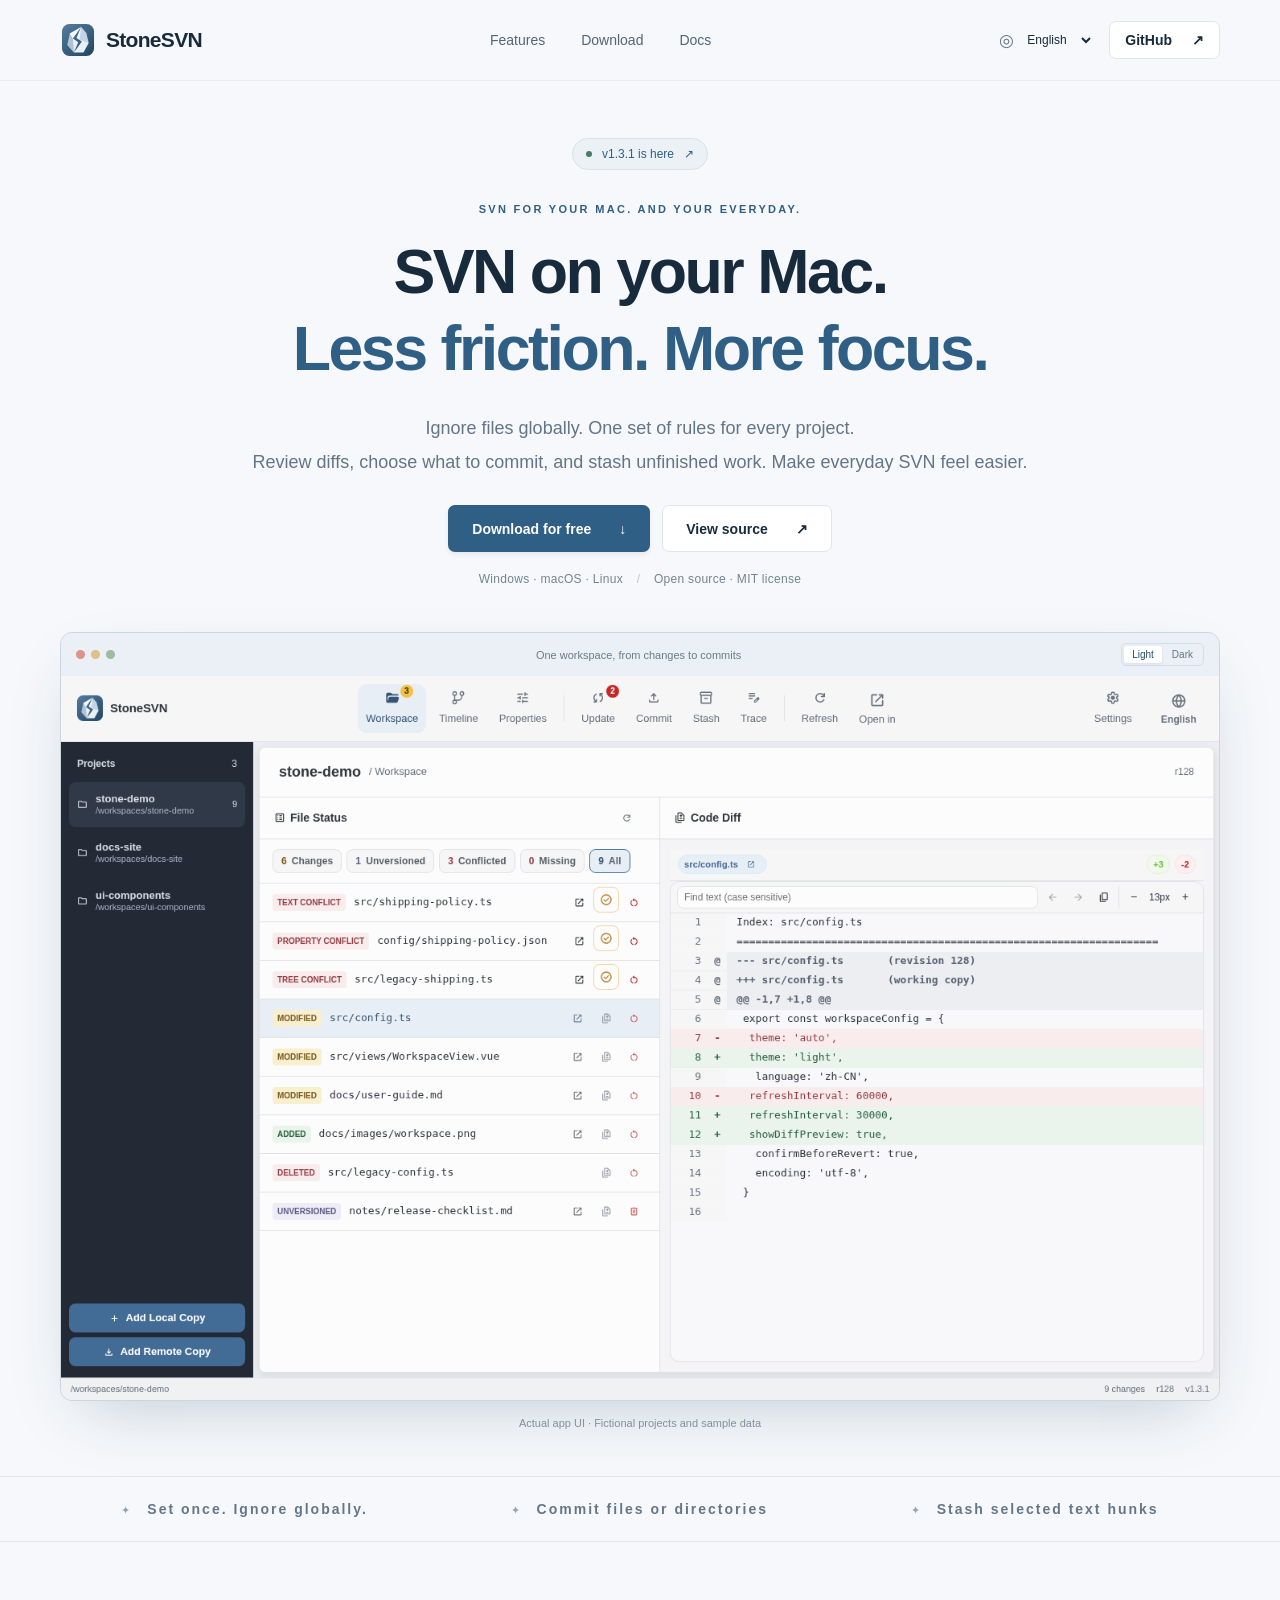
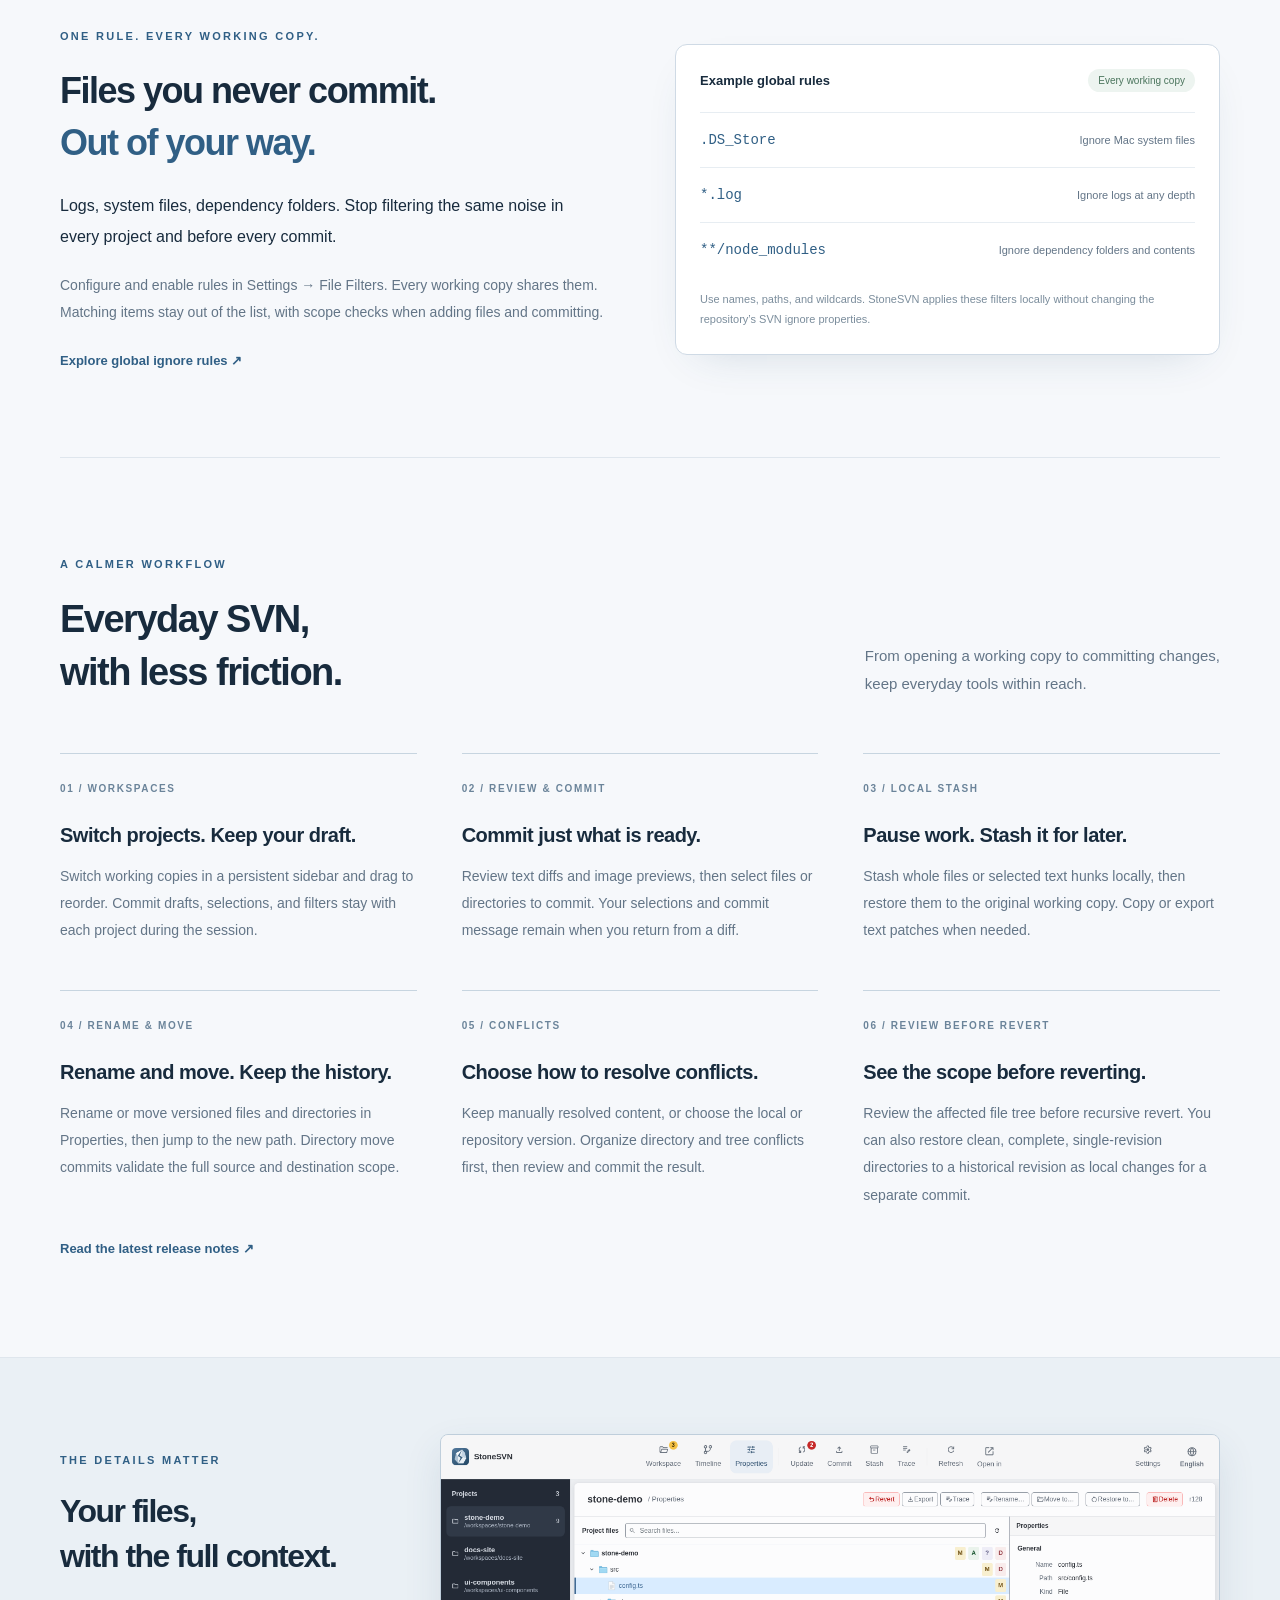
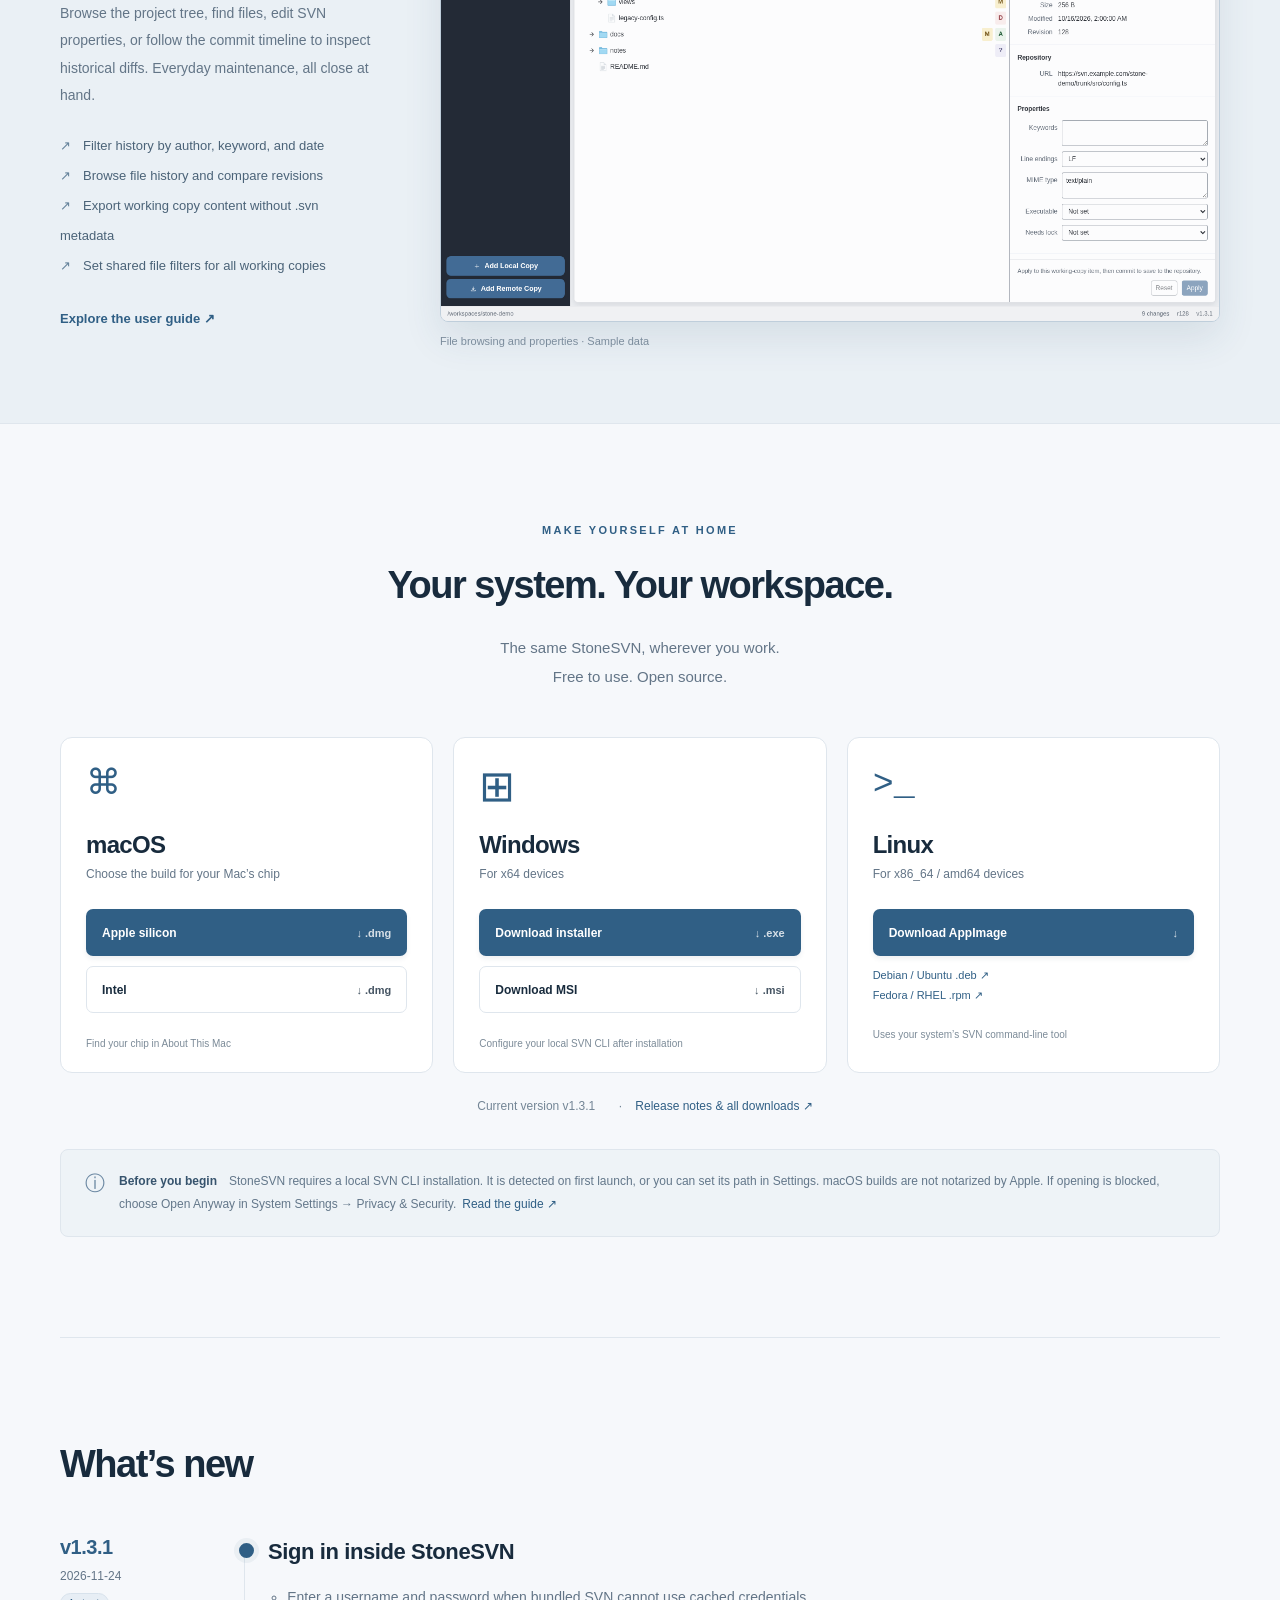
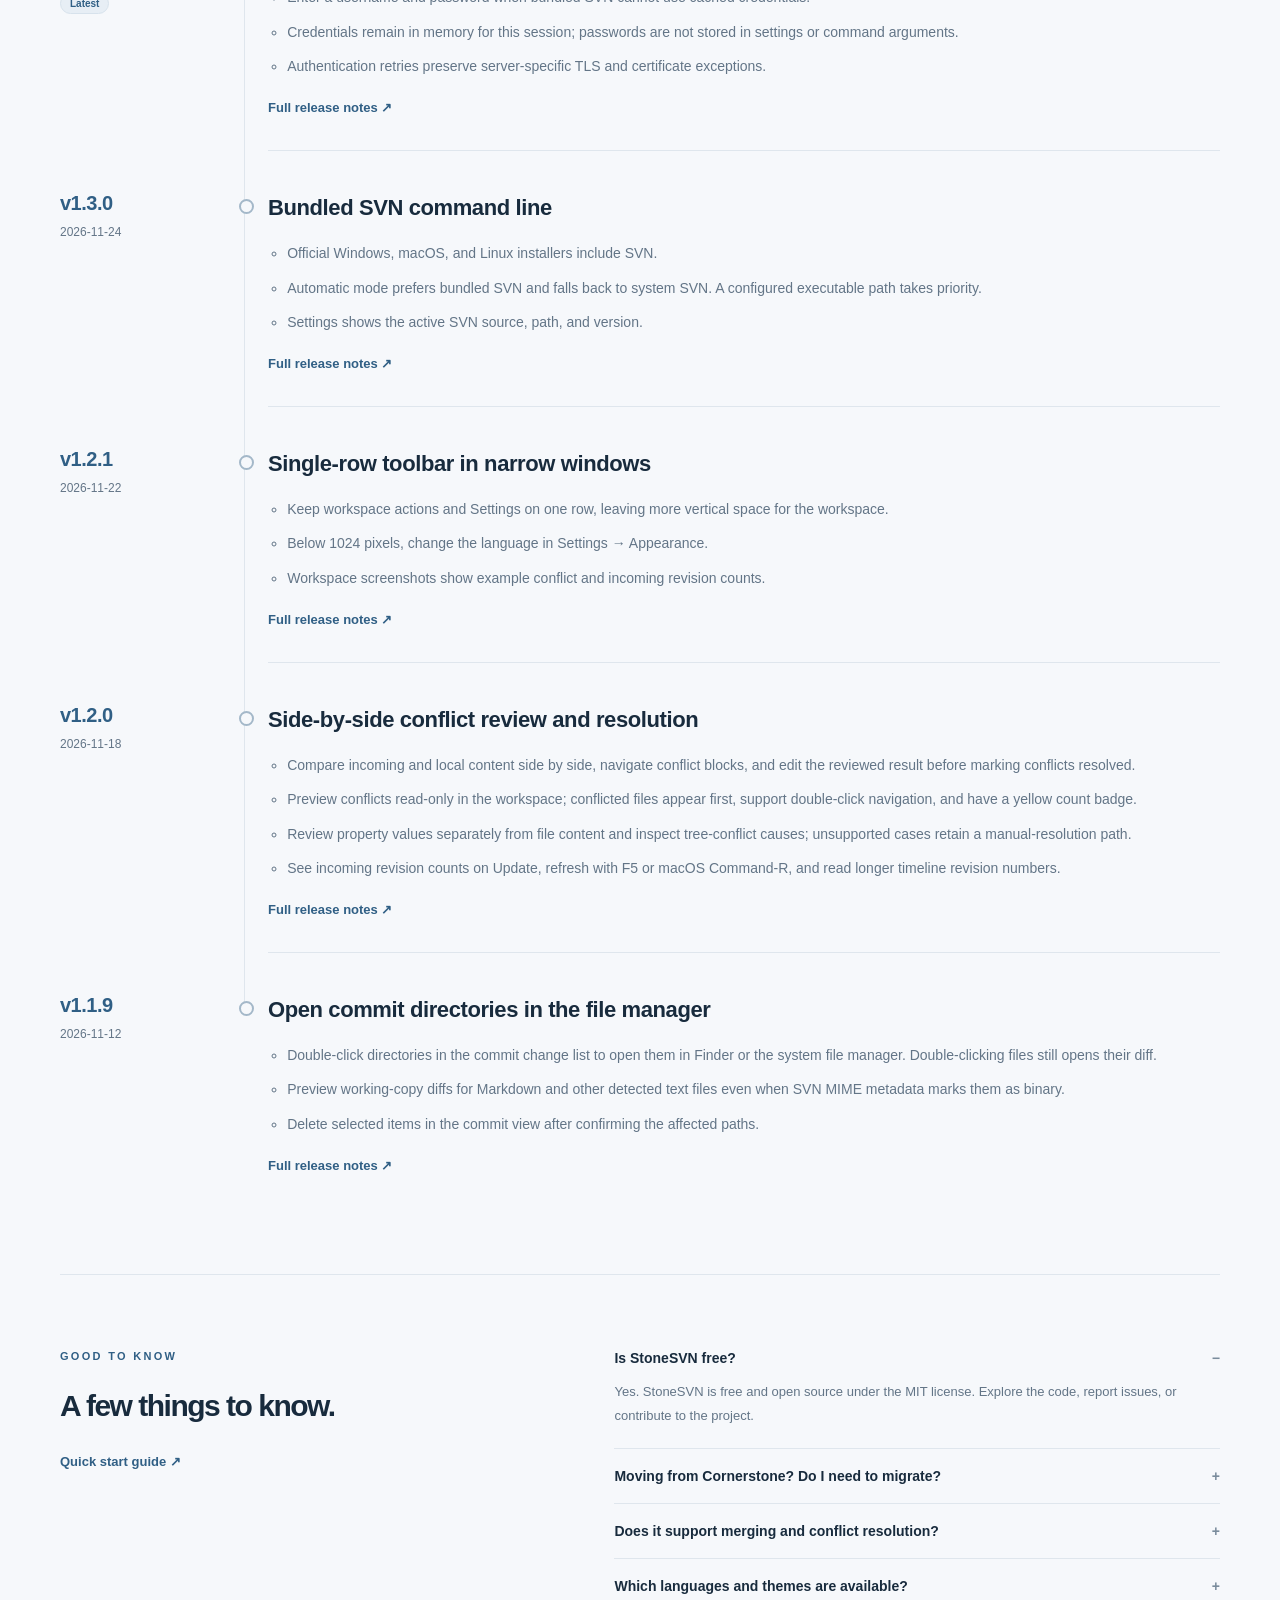
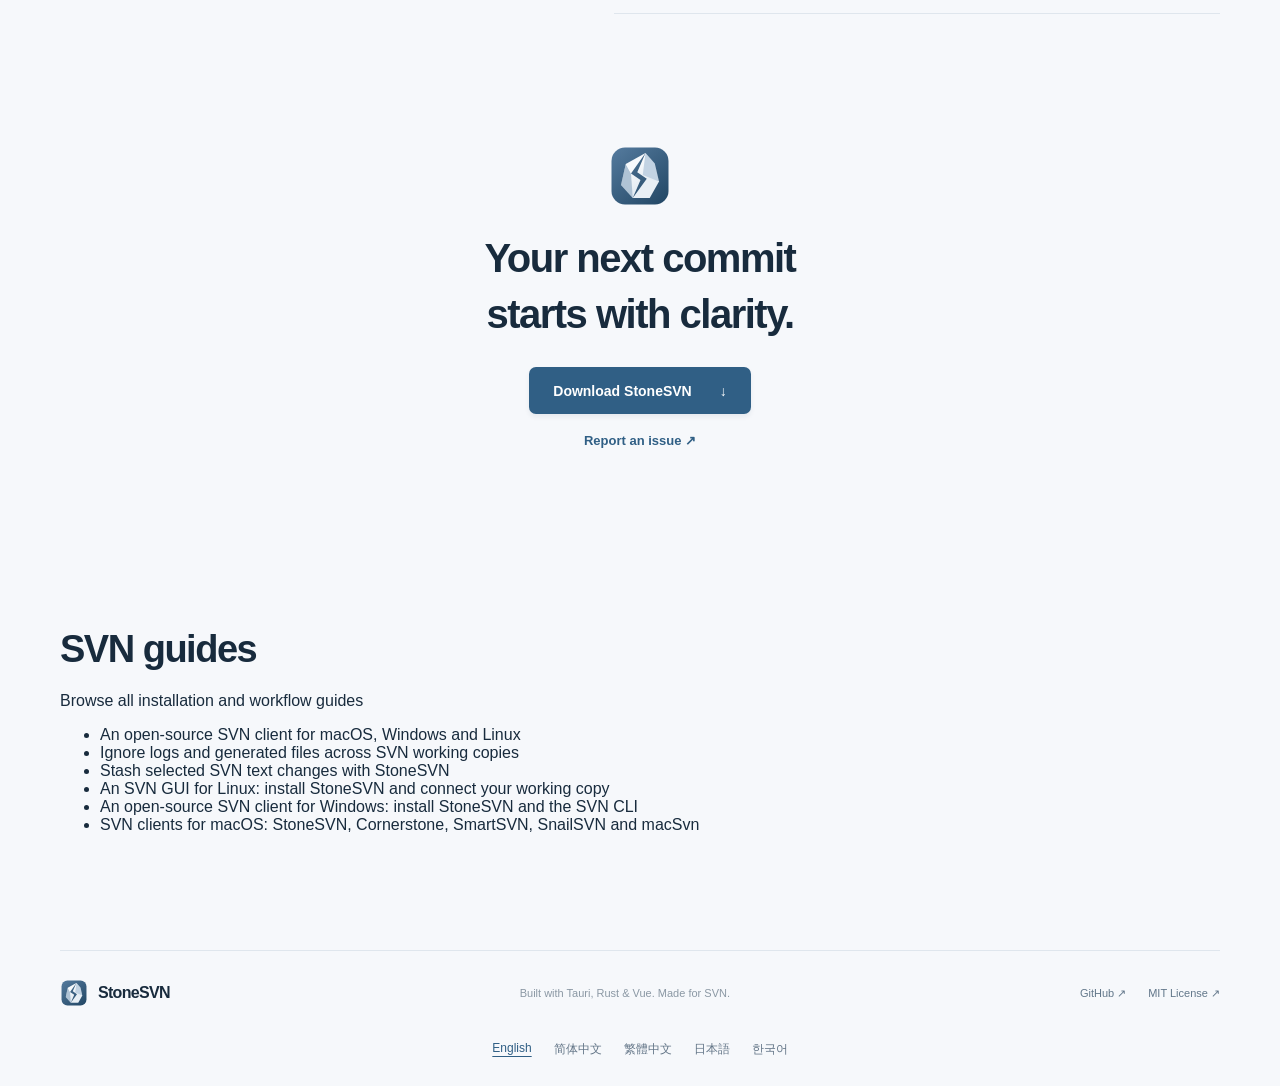
==== commit ed5b8e0e: "Sync v1.3.1 release notes and localized screenshots" ====
--- a/index.html
+++ b/index.html
@@ -22,42 +22,42 @@
 <meta property="og:locale:alternate" content="zh_TW">
 <meta property="og:locale:alternate" content="ja_JP">
 <meta property="og:locale:alternate" content="ko_KR">
-<meta property="og:image" content="https://stonesvn.github.io/assets/screenshots/en-workspace-light.png?v=b13f56970c82bc2cf4849d86d416cb0fa25439c5">
+<meta property="og:image" content="https://stonesvn.github.io/assets/screenshots/en-workspace-light.png?v=d83bf131c65dc543b26c35163e43f1d38d33eb91">
 <meta property="og:image:width" content="1440">
 <meta property="og:image:height" content="900">
 <meta name="twitter:card" content="summary_large_image">
 <meta name="twitter:title" content="StoneSVN · SVN for macOS with Global Ignore | Windows &amp; Linux">
 <meta name="twitter:description" content="StoneSVN is a free, open-source SVN client for macOS, Windows and Linux. Ignore files globally, choose files or directories to commit, and stash selected text hunks.">
-<meta name="twitter:image" content="https://stonesvn.github.io/assets/screenshots/en-workspace-light.png?v=b13f56970c82bc2cf4849d86d416cb0fa25439c5">
-<script type="application/ld+json">{"@context":"https://schema.org","@type":"SoftwareApplication","name":"StoneSVN","applicationCategory":"DeveloperApplication","operatingSystem":"Windows, macOS, Linux","inLanguage":"en","url":"https://stonesvn.github.io/en/","description":"StoneSVN is a free, open-source SVN client for macOS, Windows and Linux. Ignore files globally, choose files or directories to commit, and stash selected text hunks.","license":"https://opensource.org/license/mit","downloadUrl":"https://github.com/firzen/StoneSVN/releases/latest","image":"https://stonesvn.github.io/assets/screenshots/en-workspace-light.png?v=b13f56970c82bc2cf4849d86d416cb0fa25439c5","softwareVersion":"1.3.0","datePublished":"2026-11-24T14:22:38Z","offers":{"@type":"Offer","price":"0","priceCurrency":"USD"}}</script>
+<meta name="twitter:image" content="https://stonesvn.github.io/assets/screenshots/en-workspace-light.png?v=d83bf131c65dc543b26c35163e43f1d38d33eb91">
+<script type="application/ld+json">{"@context":"https://schema.org","@type":"SoftwareApplication","name":"StoneSVN","applicationCategory":"DeveloperApplication","operatingSystem":"Windows, macOS, Linux","inLanguage":"en","url":"https://stonesvn.github.io/en/","description":"StoneSVN is a free, open-source SVN client for macOS, Windows and Linux. Ignore files globally, choose files or directories to commit, and stash selected text hunks.","license":"https://opensource.org/license/mit","downloadUrl":"https://github.com/firzen/StoneSVN/releases/latest","image":"https://stonesvn.github.io/assets/screenshots/en-workspace-light.png?v=d83bf131c65dc543b26c35163e43f1d38d33eb91","softwareVersion":"1.3.1","datePublished":"2026-11-24T16:03:08Z","offers":{"@type":"Offer","price":"0","priceCurrency":"USD"}}</script>
 </head>
 <body>
 <a class="skip" href="#main">Skip to content</a>
 <header class="header"><div class="container nav"><a class="brand" href="#" aria-label="StoneSVN home"><img src="/assets/stone.svg" alt="" width="36" height="36">StoneSVN</a><nav aria-label="Main navigation"><a href="#features">Features</a><a href="#download">Download</a><a href="https://github.com/firzen/StoneSVN/blob/main/README.md">Docs</a></nav><div class="nav-actions"><label class="language-label"><span aria-hidden="true">◎</span><select id="language" aria-label="Language / 语言"><option value="en" selected>English</option><option value="zh-CN">简体中文</option><option value="zh-TW">繁體中文</option><option value="ja">日本語</option><option value="ko">한국어</option></select></label><a class="github" href="https://github.com/firzen/StoneSVN">GitHub <span aria-hidden="true">↗</span></a></div></div></header>
 <main id="main">
 <section class="hero container">
-<a class="release" data-release-link href="https://github.com/firzen/StoneSVN/releases/tag/v1.3.0"><span class="dot"></span> <span data-release-label data-release-template="{version} is here">v1.3.0 is here</span> <span aria-hidden="true">↗</span></a>
+<a class="release" data-release-link href="https://github.com/firzen/StoneSVN/releases/tag/v1.3.1"><span class="dot"></span> <span data-release-label data-release-template="{version} is here">v1.3.1 is here</span> <span aria-hidden="true">↗</span></a>
 <p class="eyebrow">SVN FOR YOUR MAC. AND YOUR EVERYDAY.</p>
 <h1>SVN on your Mac.<br><span>Less friction. More focus.</span></h1>
 <p class="intro">Ignore files globally. One set of rules for every project.<br>Review diffs, choose what to commit, and stash unfinished work. Make everyday SVN feel easier.</p>
 <div class="hero-actions"><a class="button primary" href="#download">Download for free <span aria-hidden="true">↓</span></a><a class="button secondary" href="https://github.com/firzen/StoneSVN">View source <span aria-hidden="true">↗</span></a></div>
 <p class="platform-note">Windows · macOS · Linux <span> / </span> Open source · MIT license</p>
-<div class="product"><div class="product-bar"><span class="window-dots" aria-hidden="true"><i></i><i></i><i></i></span><span>One workspace, from changes to commits</span><div class="theme-switch" role="group" aria-label="Screenshot theme"><button type="button" data-theme="light" aria-pressed="true">Light</button><button type="button" data-theme="dark" aria-pressed="false">Dark</button></div></div><img id="workspace" data-release="b13f56970c82bc2cf4849d86d416cb0fa25439c5" src="/assets/screenshots/en-workspace-light.png?v=b13f56970c82bc2cf4849d86d416cb0fa25439c5" width="1440" height="900" alt="StoneSVN workspace: projects on the left, changed files in the center, and text diffs on the right" fetchpriority="high"></div>
+<div class="product"><div class="product-bar"><span class="window-dots" aria-hidden="true"><i></i><i></i><i></i></span><span>One workspace, from changes to commits</span><div class="theme-switch" role="group" aria-label="Screenshot theme"><button type="button" data-theme="light" aria-pressed="true">Light</button><button type="button" data-theme="dark" aria-pressed="false">Dark</button></div></div><img id="workspace" data-release="d83bf131c65dc543b26c35163e43f1d38d33eb91" src="/assets/screenshots/en-workspace-light.png?v=d83bf131c65dc543b26c35163e43f1d38d33eb91" width="1440" height="900" alt="StoneSVN workspace: projects on the left, changed files in the center, and text diffs on the right" fetchpriority="high"></div>
 <p class="caption">Actual app UI · Fictional projects and sample data</p>
 </section>
 <div class="principles"><div class="container"><span>Set once. Ignore globally.</span><span>Commit files or directories</span><span>Stash selected text hunks</span></div></div>
 <section class="ignore-section container" id="features"><div class="ignore-copy"><p class="eyebrow">ONE RULE. EVERY WORKING COPY.</p><h2>Files you never commit.<br><span>Out of your way.</span></h2><p class="ignore-intro">Logs, system files, dependency folders. Stop filtering the same noise in every project and before every commit.</p><p>Configure and enable rules in Settings → File Filters. Every working copy shares them. Matching items stay out of the list, with scope checks when adding files and committing.</p><a class="text-link" href="https://github.com/firzen/StoneSVN/blob/main/README.md#global-ignore-rules">Explore global ignore rules ↗</a></div><div class="ignore-example"><div class="rule-header"><span>Example global rules</span><span class="rule-badge">Every working copy</span></div><div class="rule-row"><code>.DS_Store</code><span>Ignore Mac system files</span></div><div class="rule-row"><code>*.log</code><span>Ignore logs at any depth</span></div><div class="rule-row"><code>**/node_modules</code><span>Ignore dependency folders and contents</span></div><p class="rule-footnote">Use names, paths, and wildcards. StoneSVN applies these filters locally without changing the repository’s SVN ignore properties.</p></div></section>
 <section class="section container" id="workflow"><div class="section-heading"><p class="eyebrow">A CALMER WORKFLOW</p><h2>Everyday SVN,<br>with less friction.</h2><p>From opening a working copy to committing changes,<br>keep everyday tools within reach.</p></div>
-<div class="features"><article><span class="feature-num">01 / WORKSPACES</span><h3>Switch projects. Keep your draft.</h3><p>Switch working copies in a persistent sidebar and drag to reorder. Commit drafts, selections, and filters stay with each project during the session.</p></article><article><span class="feature-num">02 / REVIEW & COMMIT</span><h3>Commit just what is ready.</h3><p>Review text diffs and image previews, then select files or directories to commit. Your selections and commit message remain when you return from a diff.</p></article><article><span class="feature-num">03 / LOCAL STASH</span><h3>Pause work. Stash it for later.</h3><p>Stash whole files or selected text hunks locally, then restore them to the original working copy. Copy or export text patches when needed.</p></article><article><span class="feature-num">04 / RENAME & MOVE</span><h3>Rename and move. Keep the history.</h3><p>Rename or move versioned files and directories in Properties, then jump to the new path. Directory move commits validate the full source and destination scope.</p></article><article><span class="feature-num">05 / CONFLICTS</span><h3>Choose how to resolve conflicts.</h3><p>Keep manually resolved content, or choose the local or repository version. Organize directory and tree conflicts first, then review and commit the result.</p></article><article><span class="feature-num">06 / REVIEW BEFORE REVERT</span><h3>See the scope before reverting.</h3><p>Review the affected file tree before recursive revert. You can also restore clean, complete, single-revision directories to a historical revision as local changes for a separate commit.</p></article></div><p class="maintenance-note"><a class="text-link" data-release-link href="https://github.com/firzen/StoneSVN/releases/tag/v1.3.0">Read the latest release notes ↗</a></p>
+<div class="features"><article><span class="feature-num">01 / WORKSPACES</span><h3>Switch projects. Keep your draft.</h3><p>Switch working copies in a persistent sidebar and drag to reorder. Commit drafts, selections, and filters stay with each project during the session.</p></article><article><span class="feature-num">02 / REVIEW & COMMIT</span><h3>Commit just what is ready.</h3><p>Review text diffs and image previews, then select files or directories to commit. Your selections and commit message remain when you return from a diff.</p></article><article><span class="feature-num">03 / LOCAL STASH</span><h3>Pause work. Stash it for later.</h3><p>Stash whole files or selected text hunks locally, then restore them to the original working copy. Copy or export text patches when needed.</p></article><article><span class="feature-num">04 / RENAME & MOVE</span><h3>Rename and move. Keep the history.</h3><p>Rename or move versioned files and directories in Properties, then jump to the new path. Directory move commits validate the full source and destination scope.</p></article><article><span class="feature-num">05 / CONFLICTS</span><h3>Choose how to resolve conflicts.</h3><p>Keep manually resolved content, or choose the local or repository version. Organize directory and tree conflicts first, then review and commit the result.</p></article><article><span class="feature-num">06 / REVIEW BEFORE REVERT</span><h3>See the scope before reverting.</h3><p>Review the affected file tree before recursive revert. You can also restore clean, complete, single-revision directories to a historical revision as local changes for a separate commit.</p></article></div><p class="maintenance-note"><a class="text-link" data-release-link href="https://github.com/firzen/StoneSVN/releases/tag/v1.3.1">Read the latest release notes ↗</a></p>
 </section>
-<section class="detail-wrap"><div class="container detail"><div><p class="eyebrow">THE DETAILS MATTER</p><h2>Your files,<br>with the full context.</h2><p>Browse the project tree, find files, edit SVN properties, or follow the commit timeline to inspect historical diffs. Everyday maintenance, all close at hand.</p><ul><li>Filter history by author, keyword, and date</li><li>Browse file history and compare revisions</li><li>Export working copy content without .svn metadata</li><li>Set shared file filters for all working copies</li></ul><a class="text-link" href="https://github.com/firzen/StoneSVN/blob/main/docs/user-guide.md">Explore the user guide <span aria-hidden="true">↗</span></a></div><figure><img src="/assets/screenshots/en-properties.png?v=b13f56970c82bc2cf4849d86d416cb0fa25439c5" alt="StoneSVN properties view with file tree, file information, and SVN property editing" width="1440" height="900" loading="lazy"><figcaption>File browsing and properties · Sample data</figcaption></figure></div></section>
+<section class="detail-wrap"><div class="container detail"><div><p class="eyebrow">THE DETAILS MATTER</p><h2>Your files,<br>with the full context.</h2><p>Browse the project tree, find files, edit SVN properties, or follow the commit timeline to inspect historical diffs. Everyday maintenance, all close at hand.</p><ul><li>Filter history by author, keyword, and date</li><li>Browse file history and compare revisions</li><li>Export working copy content without .svn metadata</li><li>Set shared file filters for all working copies</li></ul><a class="text-link" href="https://github.com/firzen/StoneSVN/blob/main/docs/user-guide.md">Explore the user guide <span aria-hidden="true">↗</span></a></div><figure><img src="/assets/screenshots/en-properties.png?v=d83bf131c65dc543b26c35163e43f1d38d33eb91" alt="StoneSVN properties view with file tree, file information, and SVN property editing" width="1440" height="900" loading="lazy"><figcaption>File browsing and properties · Sample data</figcaption></figure></div></section>
 <section class="section container downloads" id="download"><div class="section-heading centered"><p class="eyebrow">MAKE YOURSELF AT HOME</p><h2>Your system. Your workspace.</h2><p>The same StoneSVN, wherever you work.<br>Free to use. Open source.</p></div><div class="download-grid">
 <article class="download-card"><div class="os-icon" aria-hidden="true">⌘</div><h3>macOS</h3><p>Choose the build for your Mac’s chip</p><a class="button primary" data-release-asset="mac-arm" href="https://github.com/firzen/StoneSVN/releases/latest">Apple silicon <span>↓ .dmg</span></a><a class="button secondary" data-release-asset="mac-intel" href="https://github.com/firzen/StoneSVN/releases/latest">Intel <span>↓ .dmg</span></a><small>Find your chip in About This Mac</small></article>
 <article class="download-card"><div class="os-icon windows" aria-hidden="true">⊞</div><h3>Windows</h3><p>For x64 devices</p><a class="button primary" data-release-asset="windows-exe" href="https://github.com/firzen/StoneSVN/releases/latest">Download installer <span>↓ .exe</span></a><a class="button secondary" data-release-asset="windows-msi" href="https://github.com/firzen/StoneSVN/releases/latest">Download MSI <span>↓ .msi</span></a><small>Configure your local SVN CLI after installation</small></article>
 <article class="download-card"><div class="os-icon" aria-hidden="true">&gt;_</div><h3>Linux</h3><p>For x86_64 / amd64 devices</p><a class="button primary" data-release-asset="linux-appimage" href="https://github.com/firzen/StoneSVN/releases/latest">Download AppImage <span>↓</span></a><div class="linux-links"><a data-release-asset="linux-deb" href="https://github.com/firzen/StoneSVN/releases/latest">Debian / Ubuntu .deb ↗</a><a data-release-asset="linux-rpm" href="https://github.com/firzen/StoneSVN/releases/latest">Fedora / RHEL .rpm ↗</a></div><small>Uses your system’s SVN command-line tool</small></article></div>
-<p class="release-note"><span data-release-label data-release-template="Current version {version}">Current version v1.3.0</span> <span>·</span> <a data-release-link href="https://github.com/firzen/StoneSVN/releases/tag/v1.3.0">Release notes &amp; all downloads ↗</a></p>
+<p class="release-note"><span data-release-label data-release-template="Current version {version}">Current version v1.3.1</span> <span>·</span> <a data-release-link href="https://github.com/firzen/StoneSVN/releases/tag/v1.3.1">Release notes &amp; all downloads ↗</a></p>
 <div class="install-note"><span aria-hidden="true">ⓘ</span><p><strong>Before you begin</strong>　StoneSVN requires a local SVN CLI installation. It is detected on first launch, or you can set its path in Settings. macOS builds are not notarized by Apple. If opening is blocked, choose Open Anyway in System Settings → Privacy &amp; Security.<a href="https://github.com/firzen/StoneSVN/blob/main/docs/macos-distribution.md">Read the guide ↗</a></p></div></section>
-<section class="section container release-history" id="release-notes" aria-labelledby="release-heading"><h2 id="release-heading">What’s new</h2><ol class="release-timeline" role="list"><li class="release-entry is-latest"><div class="release-meta"><a class="release-version" href="https://github.com/firzen/StoneSVN/releases/tag/v1.3.0">v1.3.0</a><time datetime="2026-11-24T14:22:38Z">2026-11-24</time><span class="release-latest">Latest</span></div><article class="release-content" aria-labelledby="release-v1.3.0"><h3 id="release-v1.3.0">Bundled SVN command line</h3><ul><li>Official Windows, macOS, and Linux installers include SVN.</li><li>Automatic mode prefers bundled SVN and falls back to system SVN. A configured executable path takes priority.</li><li>Settings shows the active SVN source, path, and version.</li></ul><a class="text-link" href="https://github.com/firzen/StoneSVN/releases/tag/v1.3.0">Full release notes ↗</a></article></li><li class="release-entry"><div class="release-meta"><a class="release-version" href="https://github.com/firzen/StoneSVN/releases/tag/v1.2.1">v1.2.1</a><time datetime="2026-11-22T16:05:21Z">2026-11-22</time></div><article class="release-content" aria-labelledby="release-v1.2.1"><h3 id="release-v1.2.1">Single-row toolbar in narrow windows</h3><ul><li>Keep workspace actions and Settings on one row, leaving more vertical space for the workspace.</li><li>Below 1024 pixels, change the language in Settings → Appearance.</li><li>Workspace screenshots show example conflict and incoming revision counts.</li></ul><a class="text-link" href="https://github.com/firzen/StoneSVN/releases/tag/v1.2.1">Full release notes ↗</a></article></li><li class="release-entry"><div class="release-meta"><a class="release-version" href="https://github.com/firzen/StoneSVN/releases/tag/v1.2.0">v1.2.0</a><time datetime="2026-11-18T08:25:15Z">2026-11-18</time></div><article class="release-content" aria-labelledby="release-v1.2.0"><h3 id="release-v1.2.0">Side-by-side conflict review and resolution</h3><ul><li>Compare incoming and local content side by side, navigate conflict blocks, and edit the reviewed result before marking conflicts resolved.</li><li>Preview conflicts read-only in the workspace; conflicted files appear first, support double-click navigation, and have a yellow count badge.</li><li>Review property values separately from file content and inspect tree-conflict causes; unsupported cases retain a manual-resolution path.</li><li>See incoming revision counts on Update, refresh with F5 or macOS Command-R, and read longer timeline revision numbers.</li></ul><a class="text-link" href="https://github.com/firzen/StoneSVN/releases/tag/v1.2.0">Full release notes ↗</a></article></li><li class="release-entry"><div class="release-meta"><a class="release-version" href="https://github.com/firzen/StoneSVN/releases/tag/v1.1.9">v1.1.9</a><time datetime="2026-11-12T02:05:34Z">2026-11-12</time></div><article class="release-content" aria-labelledby="release-v1.1.9"><h3 id="release-v1.1.9">Open commit directories in the file manager</h3><ul><li>Double-click directories in the commit change list to open them in Finder or the system file manager. Double-clicking files still opens their diff.</li><li>Preview working-copy diffs for Markdown and other detected text files even when SVN MIME metadata marks them as binary.</li><li>Delete selected items in the commit view after confirming the affected paths.</li></ul><a class="text-link" href="https://github.com/firzen/StoneSVN/releases/tag/v1.1.9">Full release notes ↗</a></article></li><li class="release-entry"><div class="release-meta"><a class="release-version" href="https://github.com/firzen/StoneSVN/releases/tag/v1.1.8">v1.1.8</a><time datetime="2026-10-27T03:00:04Z">2026-10-27</time></div><article class="release-content" aria-labelledby="release-v1.1.8"><h3 id="release-v1.1.8">Select diff content and open files easily</h3><ul><li>Select and copy diff content without line numbers or gutter markers, while preserving symbols in the file itself.</li><li>Open local files directly from small icons in the workspace file list and preview, or beside the comparison file path.</li></ul><a class="text-link" href="https://github.com/firzen/StoneSVN/releases/tag/v1.1.8">Full release notes ↗</a></article></li></ol></section><section class="faq-section container"><div><p class="eyebrow">GOOD TO KNOW</p><h2>A few things to know.</h2><a class="text-link" href="https://github.com/firzen/StoneSVN/blob/main/QUICKSTART.md">Quick start guide ↗</a></div><div class="faq"><details open><summary>Is StoneSVN free?</summary><p>Yes. StoneSVN is free and open source under the MIT license. Explore the code, report issues, or contribute to the project.</p></details><details><summary>Moving from Cornerstone? Do I need to migrate?</summary><p>No. StoneSVN uses your local SVN CLI to open existing working copies or check out remote repositories. Start with the quick start guide if you are new to the app.</p></details><details><summary>Does it support merging and conflict resolution?</summary><p>Conflict actions support manually resolved content or the local/repository version. Organize directory and tree conflicts before marking them resolved. General Merge, Switch, and line-by-line Blame interfaces are still unavailable.</p></details><details><summary>Which languages and themes are available?</summary><p>The app supports Simplified Chinese, Traditional Chinese, English, Japanese, and Korean, with light and dark themes available in Settings.</p></details></div></section>
+<section class="section container release-history" id="release-notes" aria-labelledby="release-heading"><h2 id="release-heading">What’s new</h2><ol class="release-timeline" role="list"><li class="release-entry is-latest"><div class="release-meta"><a class="release-version" href="https://github.com/firzen/StoneSVN/releases/tag/v1.3.1">v1.3.1</a><time datetime="2026-11-24T16:03:08Z">2026-11-24</time><span class="release-latest">Latest</span></div><article class="release-content" aria-labelledby="release-v1.3.1"><h3 id="release-v1.3.1">Sign in inside StoneSVN</h3><ul><li>Enter a username and password when bundled SVN cannot use cached credentials.</li><li>Credentials remain in memory for this session; passwords are not stored in settings or command arguments.</li><li>Authentication retries preserve server-specific TLS and certificate exceptions.</li></ul><a class="text-link" href="https://github.com/firzen/StoneSVN/releases/tag/v1.3.1">Full release notes ↗</a></article></li><li class="release-entry"><div class="release-meta"><a class="release-version" href="https://github.com/firzen/StoneSVN/releases/tag/v1.3.0">v1.3.0</a><time datetime="2026-11-24T14:22:38Z">2026-11-24</time></div><article class="release-content" aria-labelledby="release-v1.3.0"><h3 id="release-v1.3.0">Bundled SVN command line</h3><ul><li>Official Windows, macOS, and Linux installers include SVN.</li><li>Automatic mode prefers bundled SVN and falls back to system SVN. A configured executable path takes priority.</li><li>Settings shows the active SVN source, path, and version.</li></ul><a class="text-link" href="https://github.com/firzen/StoneSVN/releases/tag/v1.3.0">Full release notes ↗</a></article></li><li class="release-entry"><div class="release-meta"><a class="release-version" href="https://github.com/firzen/StoneSVN/releases/tag/v1.2.1">v1.2.1</a><time datetime="2026-11-22T16:05:21Z">2026-11-22</time></div><article class="release-content" aria-labelledby="release-v1.2.1"><h3 id="release-v1.2.1">Single-row toolbar in narrow windows</h3><ul><li>Keep workspace actions and Settings on one row, leaving more vertical space for the workspace.</li><li>Below 1024 pixels, change the language in Settings → Appearance.</li><li>Workspace screenshots show example conflict and incoming revision counts.</li></ul><a class="text-link" href="https://github.com/firzen/StoneSVN/releases/tag/v1.2.1">Full release notes ↗</a></article></li><li class="release-entry"><div class="release-meta"><a class="release-version" href="https://github.com/firzen/StoneSVN/releases/tag/v1.2.0">v1.2.0</a><time datetime="2026-11-18T08:25:15Z">2026-11-18</time></div><article class="release-content" aria-labelledby="release-v1.2.0"><h3 id="release-v1.2.0">Side-by-side conflict review and resolution</h3><ul><li>Compare incoming and local content side by side, navigate conflict blocks, and edit the reviewed result before marking conflicts resolved.</li><li>Preview conflicts read-only in the workspace; conflicted files appear first, support double-click navigation, and have a yellow count badge.</li><li>Review property values separately from file content and inspect tree-conflict causes; unsupported cases retain a manual-resolution path.</li><li>See incoming revision counts on Update, refresh with F5 or macOS Command-R, and read longer timeline revision numbers.</li></ul><a class="text-link" href="https://github.com/firzen/StoneSVN/releases/tag/v1.2.0">Full release notes ↗</a></article></li><li class="release-entry"><div class="release-meta"><a class="release-version" href="https://github.com/firzen/StoneSVN/releases/tag/v1.1.9">v1.1.9</a><time datetime="2026-11-12T02:05:34Z">2026-11-12</time></div><article class="release-content" aria-labelledby="release-v1.1.9"><h3 id="release-v1.1.9">Open commit directories in the file manager</h3><ul><li>Double-click directories in the commit change list to open them in Finder or the system file manager. Double-clicking files still opens their diff.</li><li>Preview working-copy diffs for Markdown and other detected text files even when SVN MIME metadata marks them as binary.</li><li>Delete selected items in the commit view after confirming the affected paths.</li></ul><a class="text-link" href="https://github.com/firzen/StoneSVN/releases/tag/v1.1.9">Full release notes ↗</a></article></li></ol></section><section class="faq-section container"><div><p class="eyebrow">GOOD TO KNOW</p><h2>A few things to know.</h2><a class="text-link" href="https://github.com/firzen/StoneSVN/blob/main/QUICKSTART.md">Quick start guide ↗</a></div><div class="faq"><details open><summary>Is StoneSVN free?</summary><p>Yes. StoneSVN is free and open source under the MIT license. Explore the code, report issues, or contribute to the project.</p></details><details><summary>Moving from Cornerstone? Do I need to migrate?</summary><p>No. StoneSVN uses your local SVN CLI to open existing working copies or check out remote repositories. Start with the quick start guide if you are new to the app.</p></details><details><summary>Does it support merging and conflict resolution?</summary><p>Conflict actions support manually resolved content or the local/repository version. Organize directory and tree conflicts before marking them resolved. General Merge, Switch, and line-by-line Blame interfaces are still unavailable.</p></details><details><summary>Which languages and themes are available?</summary><p>The app supports Simplified Chinese, Traditional Chinese, English, Japanese, and Korean, with light and dark themes available in Settings.</p></details></div></section>
 <section class="closing container"><img src="/assets/stone.svg" alt="" width="64" height="64"><h2>Your next commit<br>starts with clarity.</h2><a class="button primary" href="#download">Download StoneSVN <span aria-hidden="true">↓</span></a><a class="text-link" href="https://github.com/firzen/StoneSVN/issues">Report an issue ↗</a></section>
 <section class="section container" id="guides"><h2>SVN guides</h2><p><a href="/en/guides/">Browse all installation and workflow guides</a></p><ul><li><a href="/en/guides/svn-client-macos/">An open-source SVN client for macOS, Windows and Linux</a></li><li><a href="/en/guides/svn-global-ignore/">Ignore logs and generated files across SVN working copies</a></li><li><a href="/en/guides/svn-stash-selected-hunks/">Stash selected SVN text changes with StoneSVN</a></li><li><a href="/en/guides/svn-client-linux/">An SVN GUI for Linux: install StoneSVN and connect your working copy</a></li><li><a href="/en/guides/svn-client-windows/">An open-source SVN client for Windows: install StoneSVN and the SVN CLI</a></li><li><a href="/en/guides/svn-clients-macos-compared/">SVN clients for macOS: StoneSVN, Cornerstone, SmartSVN, SnailSVN and macSvn</a></li></ul></section></main>
 <footer class="container footer"><a class="brand" href="#"><img src="/assets/stone.svg" alt="" width="28" height="28">StoneSVN</a><span>Built with Tauri, Rust & Vue. Made for SVN.</span><div><a href="https://github.com/firzen/StoneSVN">GitHub ↗</a><a href="https://github.com/firzen/StoneSVN/blob/main/LICENSE">MIT License ↗</a></div></footer><nav class="language-links container" aria-label="Languages"><a href="/en/" lang="en" hreflang="en" aria-current="page">English</a><a href="/zh-CN/" lang="zh-CN" hreflang="zh-CN">简体中文</a><a href="/zh-TW/" lang="zh-TW" hreflang="zh-TW">繁體中文</a><a href="/ja/" lang="ja" hreflang="ja">日本語</a><a href="/ko/" lang="ko" hreflang="ko">한국어</a></nav>
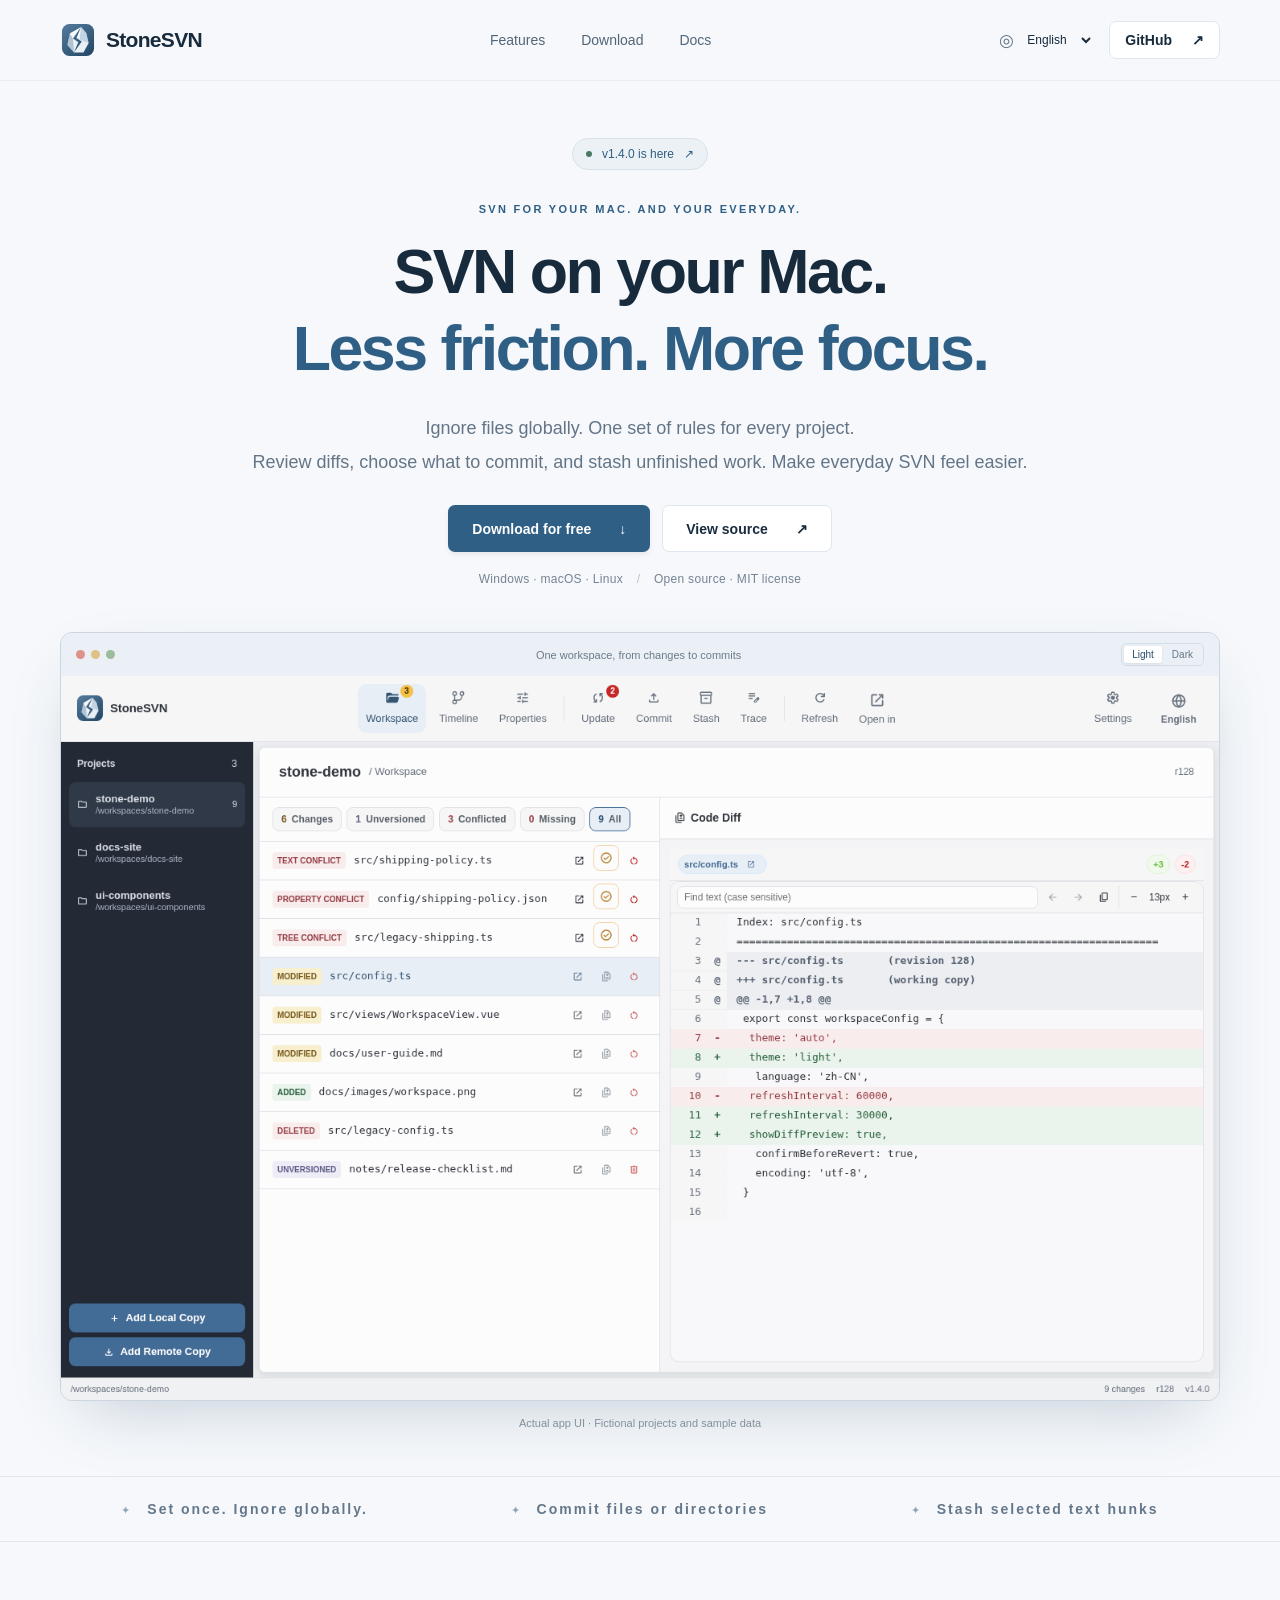
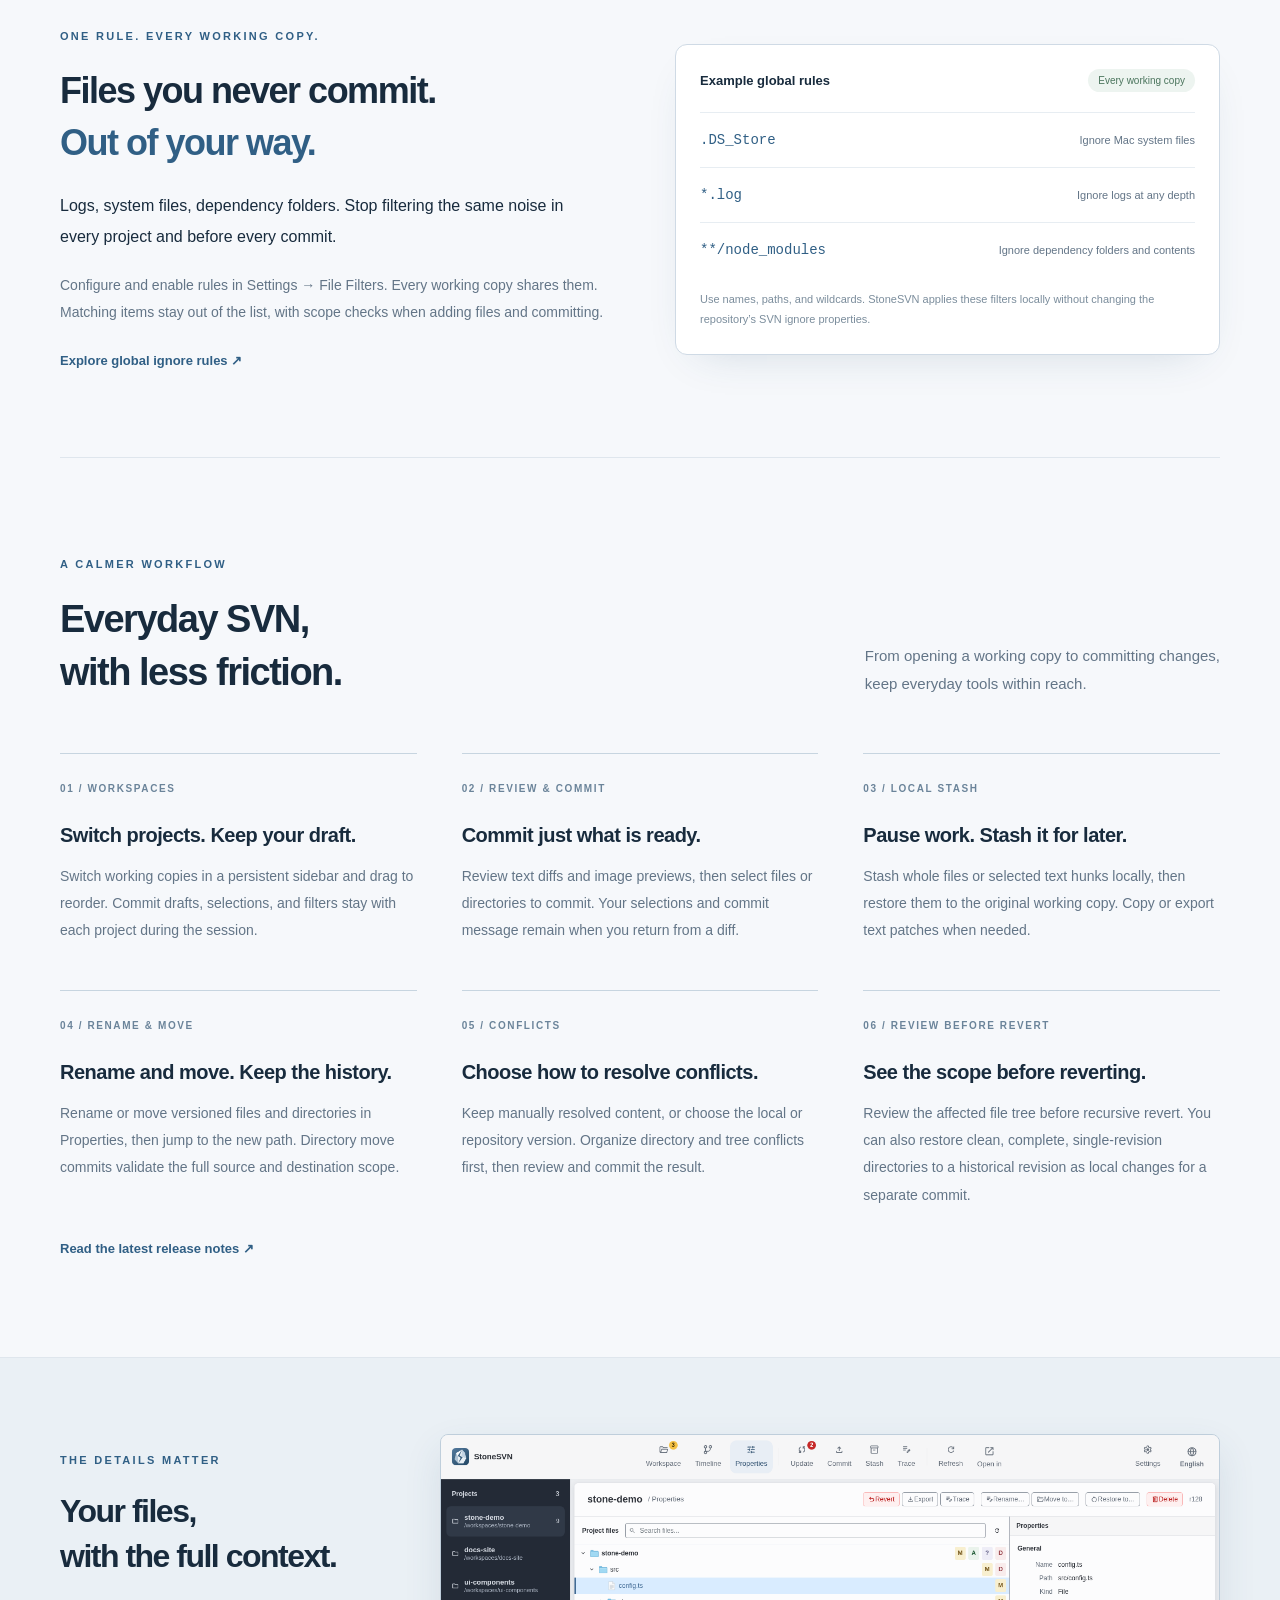
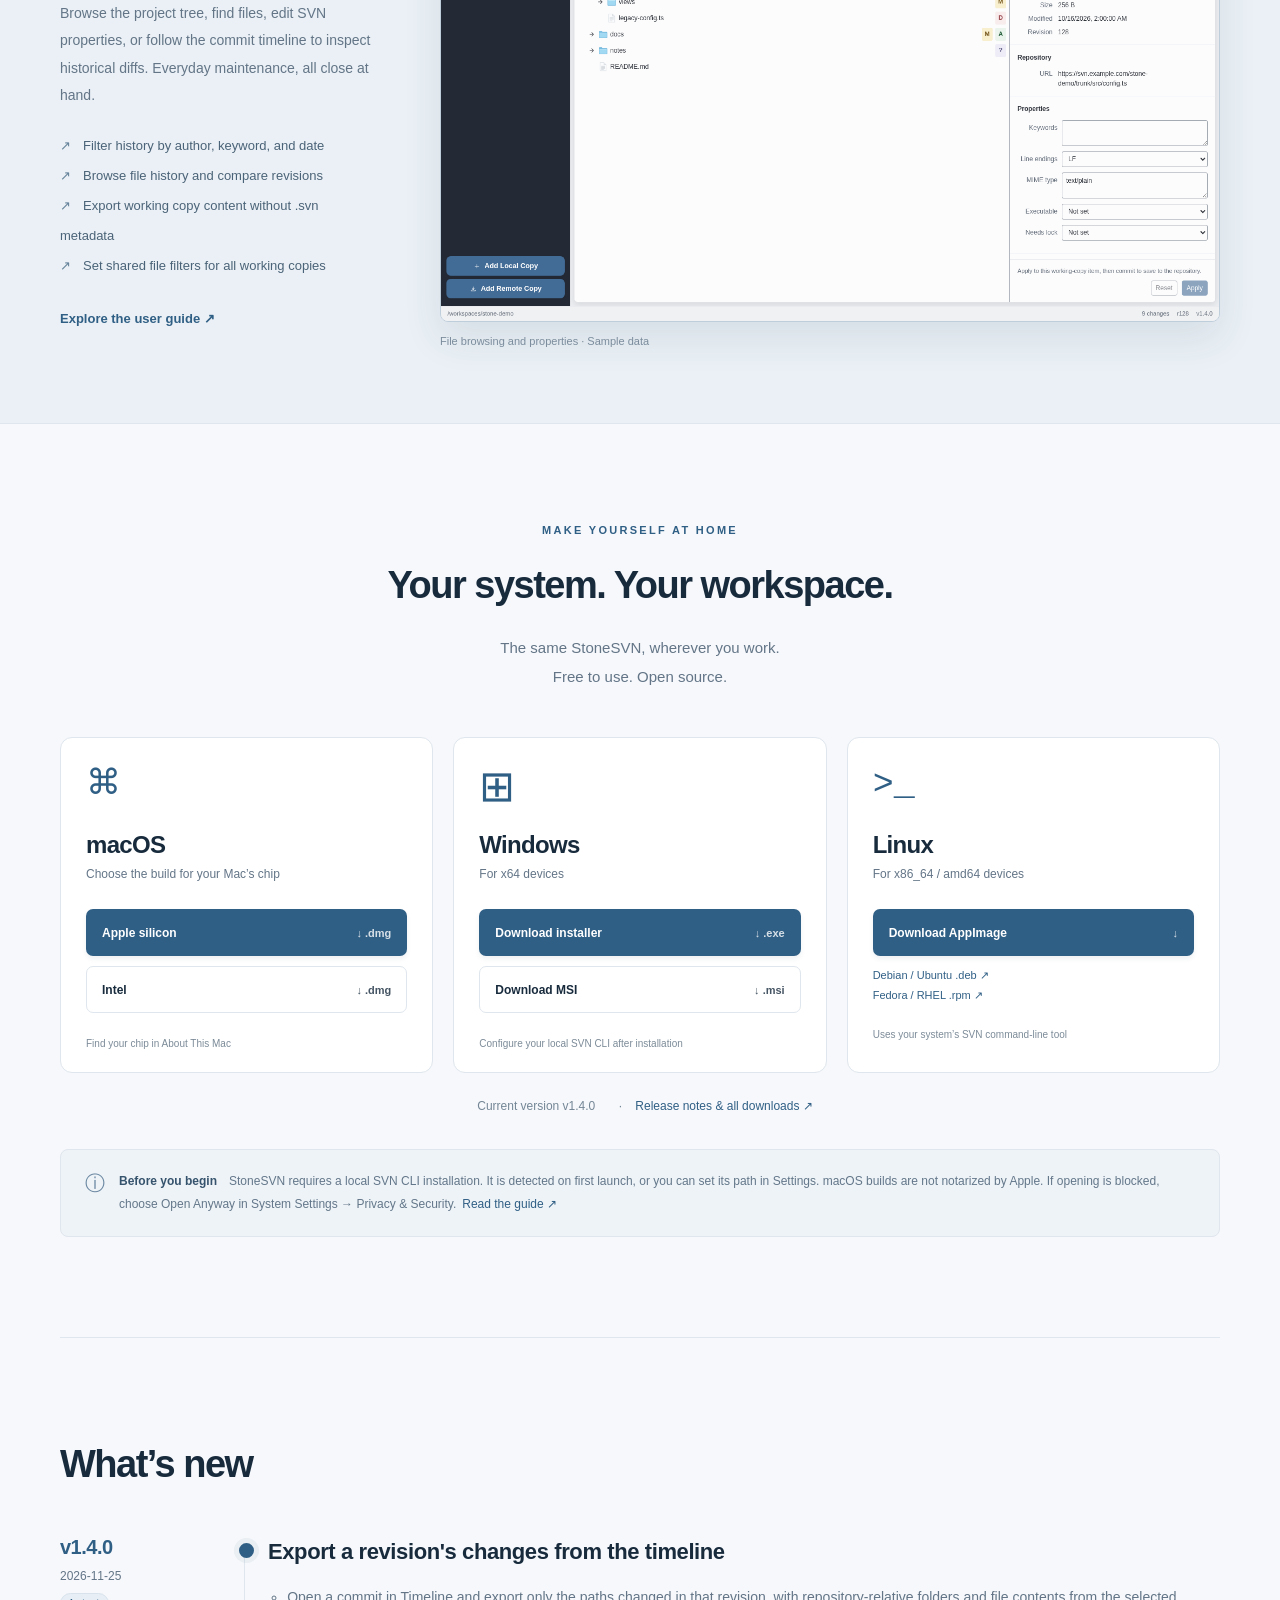
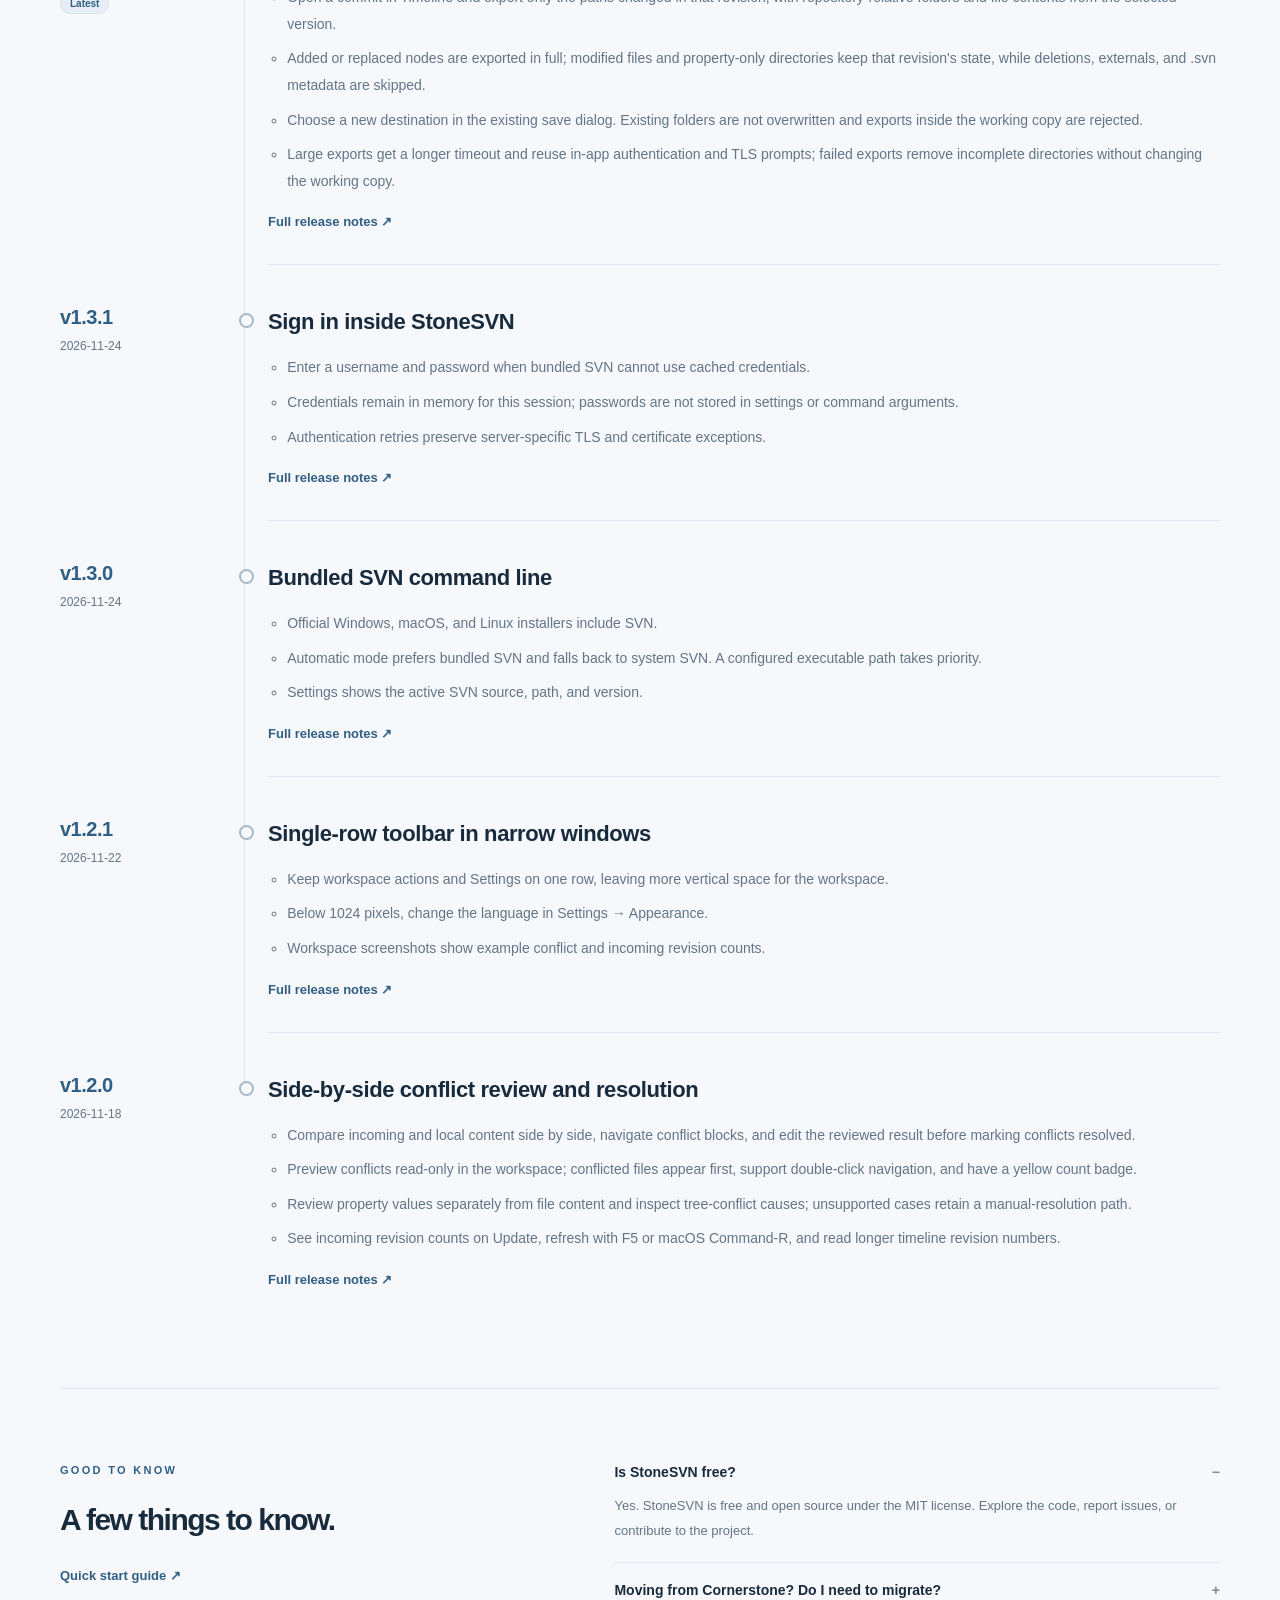
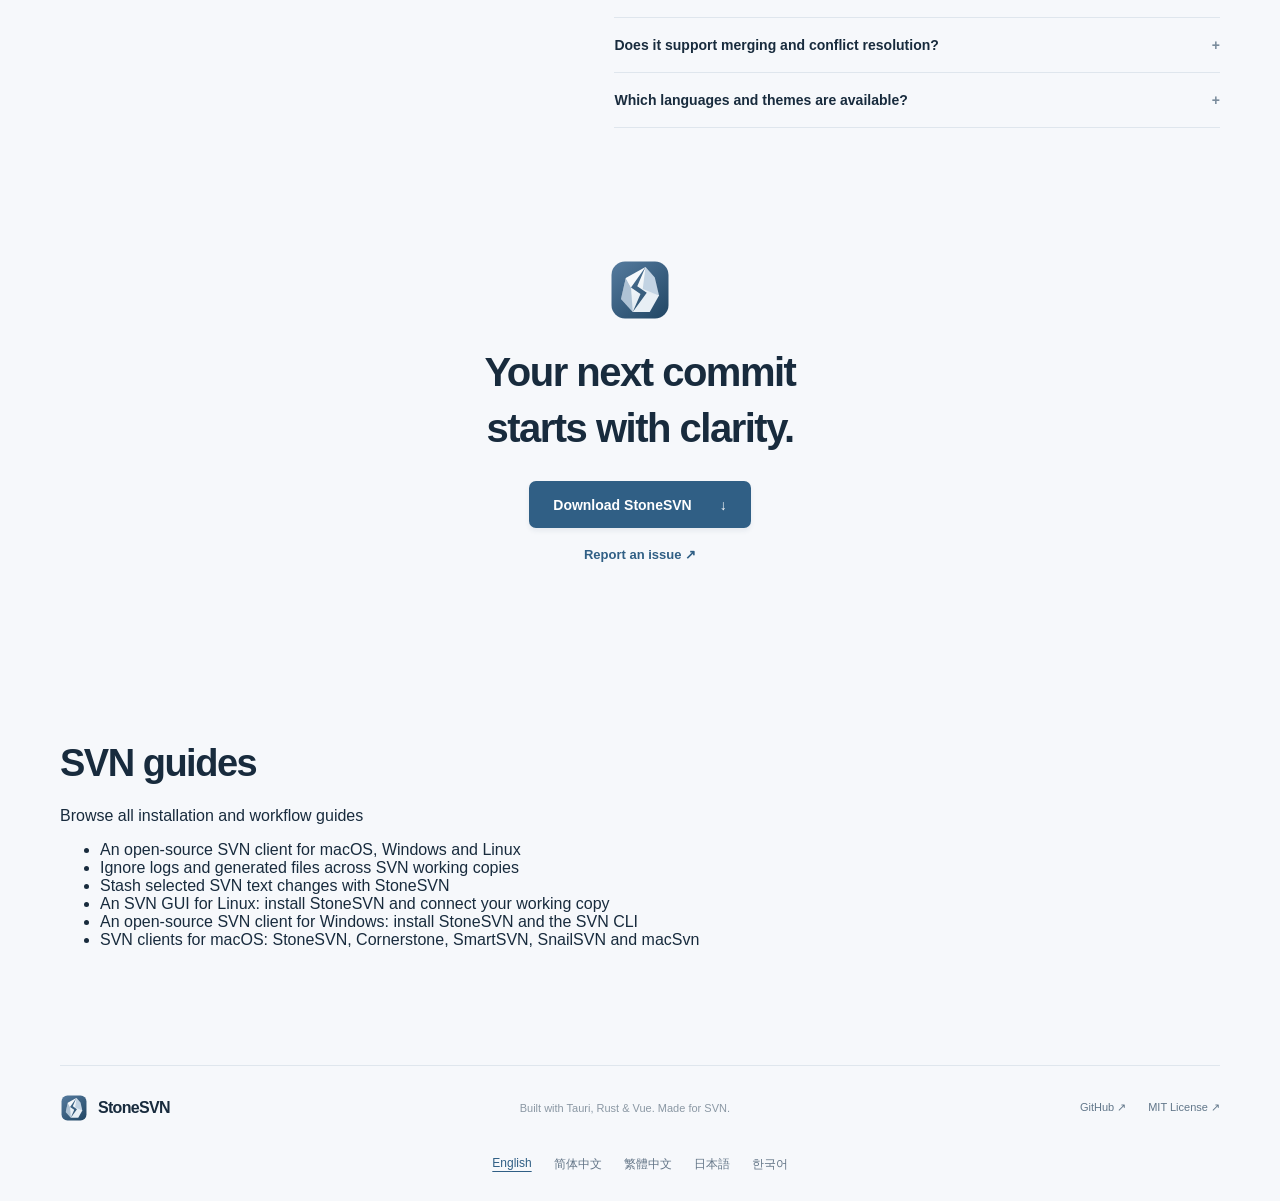
==== commit 70b9ad69: "Sync v1.4.0 release notes and localized screenshots" ====
--- a/index.html
+++ b/index.html
@@ -22,42 +22,42 @@
 <meta property="og:locale:alternate" content="zh_TW">
 <meta property="og:locale:alternate" content="ja_JP">
 <meta property="og:locale:alternate" content="ko_KR">
-<meta property="og:image" content="https://stonesvn.github.io/assets/screenshots/en-workspace-light.png?v=d83bf131c65dc543b26c35163e43f1d38d33eb91">
+<meta property="og:image" content="https://stonesvn.github.io/assets/screenshots/en-workspace-light.png?v=1cb969f5da32a2624e8bffa41dfd8896d2826c1f">
 <meta property="og:image:width" content="1440">
 <meta property="og:image:height" content="900">
 <meta name="twitter:card" content="summary_large_image">
 <meta name="twitter:title" content="StoneSVN · SVN for macOS with Global Ignore | Windows &amp; Linux">
 <meta name="twitter:description" content="StoneSVN is a free, open-source SVN client for macOS, Windows and Linux. Ignore files globally, choose files or directories to commit, and stash selected text hunks.">
-<meta name="twitter:image" content="https://stonesvn.github.io/assets/screenshots/en-workspace-light.png?v=d83bf131c65dc543b26c35163e43f1d38d33eb91">
-<script type="application/ld+json">{"@context":"https://schema.org","@type":"SoftwareApplication","name":"StoneSVN","applicationCategory":"DeveloperApplication","operatingSystem":"Windows, macOS, Linux","inLanguage":"en","url":"https://stonesvn.github.io/en/","description":"StoneSVN is a free, open-source SVN client for macOS, Windows and Linux. Ignore files globally, choose files or directories to commit, and stash selected text hunks.","license":"https://opensource.org/license/mit","downloadUrl":"https://github.com/firzen/StoneSVN/releases/latest","image":"https://stonesvn.github.io/assets/screenshots/en-workspace-light.png?v=d83bf131c65dc543b26c35163e43f1d38d33eb91","softwareVersion":"1.3.1","datePublished":"2026-11-24T16:03:08Z","offers":{"@type":"Offer","price":"0","priceCurrency":"USD"}}</script>
+<meta name="twitter:image" content="https://stonesvn.github.io/assets/screenshots/en-workspace-light.png?v=1cb969f5da32a2624e8bffa41dfd8896d2826c1f">
+<script type="application/ld+json">{"@context":"https://schema.org","@type":"SoftwareApplication","name":"StoneSVN","applicationCategory":"DeveloperApplication","operatingSystem":"Windows, macOS, Linux","inLanguage":"en","url":"https://stonesvn.github.io/en/","description":"StoneSVN is a free, open-source SVN client for macOS, Windows and Linux. Ignore files globally, choose files or directories to commit, and stash selected text hunks.","license":"https://opensource.org/license/mit","downloadUrl":"https://github.com/firzen/StoneSVN/releases/latest","image":"https://stonesvn.github.io/assets/screenshots/en-workspace-light.png?v=1cb969f5da32a2624e8bffa41dfd8896d2826c1f","softwareVersion":"1.4.0","datePublished":"2026-11-25T08:17:27Z","offers":{"@type":"Offer","price":"0","priceCurrency":"USD"}}</script>
 </head>
 <body>
 <a class="skip" href="#main">Skip to content</a>
 <header class="header"><div class="container nav"><a class="brand" href="#" aria-label="StoneSVN home"><img src="/assets/stone.svg" alt="" width="36" height="36">StoneSVN</a><nav aria-label="Main navigation"><a href="#features">Features</a><a href="#download">Download</a><a href="https://github.com/firzen/StoneSVN/blob/main/README.md">Docs</a></nav><div class="nav-actions"><label class="language-label"><span aria-hidden="true">◎</span><select id="language" aria-label="Language / 语言"><option value="en" selected>English</option><option value="zh-CN">简体中文</option><option value="zh-TW">繁體中文</option><option value="ja">日本語</option><option value="ko">한국어</option></select></label><a class="github" href="https://github.com/firzen/StoneSVN">GitHub <span aria-hidden="true">↗</span></a></div></div></header>
 <main id="main">
 <section class="hero container">
-<a class="release" data-release-link href="https://github.com/firzen/StoneSVN/releases/tag/v1.3.1"><span class="dot"></span> <span data-release-label data-release-template="{version} is here">v1.3.1 is here</span> <span aria-hidden="true">↗</span></a>
+<a class="release" data-release-link href="https://github.com/firzen/StoneSVN/releases/tag/v1.4.0"><span class="dot"></span> <span data-release-label data-release-template="{version} is here">v1.4.0 is here</span> <span aria-hidden="true">↗</span></a>
 <p class="eyebrow">SVN FOR YOUR MAC. AND YOUR EVERYDAY.</p>
 <h1>SVN on your Mac.<br><span>Less friction. More focus.</span></h1>
 <p class="intro">Ignore files globally. One set of rules for every project.<br>Review diffs, choose what to commit, and stash unfinished work. Make everyday SVN feel easier.</p>
 <div class="hero-actions"><a class="button primary" href="#download">Download for free <span aria-hidden="true">↓</span></a><a class="button secondary" href="https://github.com/firzen/StoneSVN">View source <span aria-hidden="true">↗</span></a></div>
 <p class="platform-note">Windows · macOS · Linux <span> / </span> Open source · MIT license</p>
-<div class="product"><div class="product-bar"><span class="window-dots" aria-hidden="true"><i></i><i></i><i></i></span><span>One workspace, from changes to commits</span><div class="theme-switch" role="group" aria-label="Screenshot theme"><button type="button" data-theme="light" aria-pressed="true">Light</button><button type="button" data-theme="dark" aria-pressed="false">Dark</button></div></div><img id="workspace" data-release="d83bf131c65dc543b26c35163e43f1d38d33eb91" src="/assets/screenshots/en-workspace-light.png?v=d83bf131c65dc543b26c35163e43f1d38d33eb91" width="1440" height="900" alt="StoneSVN workspace: projects on the left, changed files in the center, and text diffs on the right" fetchpriority="high"></div>
+<div class="product"><div class="product-bar"><span class="window-dots" aria-hidden="true"><i></i><i></i><i></i></span><span>One workspace, from changes to commits</span><div class="theme-switch" role="group" aria-label="Screenshot theme"><button type="button" data-theme="light" aria-pressed="true">Light</button><button type="button" data-theme="dark" aria-pressed="false">Dark</button></div></div><img id="workspace" data-release="1cb969f5da32a2624e8bffa41dfd8896d2826c1f" src="/assets/screenshots/en-workspace-light.png?v=1cb969f5da32a2624e8bffa41dfd8896d2826c1f" width="1440" height="900" alt="StoneSVN workspace: projects on the left, changed files in the center, and text diffs on the right" fetchpriority="high"></div>
 <p class="caption">Actual app UI · Fictional projects and sample data</p>
 </section>
 <div class="principles"><div class="container"><span>Set once. Ignore globally.</span><span>Commit files or directories</span><span>Stash selected text hunks</span></div></div>
 <section class="ignore-section container" id="features"><div class="ignore-copy"><p class="eyebrow">ONE RULE. EVERY WORKING COPY.</p><h2>Files you never commit.<br><span>Out of your way.</span></h2><p class="ignore-intro">Logs, system files, dependency folders. Stop filtering the same noise in every project and before every commit.</p><p>Configure and enable rules in Settings → File Filters. Every working copy shares them. Matching items stay out of the list, with scope checks when adding files and committing.</p><a class="text-link" href="https://github.com/firzen/StoneSVN/blob/main/README.md#global-ignore-rules">Explore global ignore rules ↗</a></div><div class="ignore-example"><div class="rule-header"><span>Example global rules</span><span class="rule-badge">Every working copy</span></div><div class="rule-row"><code>.DS_Store</code><span>Ignore Mac system files</span></div><div class="rule-row"><code>*.log</code><span>Ignore logs at any depth</span></div><div class="rule-row"><code>**/node_modules</code><span>Ignore dependency folders and contents</span></div><p class="rule-footnote">Use names, paths, and wildcards. StoneSVN applies these filters locally without changing the repository’s SVN ignore properties.</p></div></section>
 <section class="section container" id="workflow"><div class="section-heading"><p class="eyebrow">A CALMER WORKFLOW</p><h2>Everyday SVN,<br>with less friction.</h2><p>From opening a working copy to committing changes,<br>keep everyday tools within reach.</p></div>
-<div class="features"><article><span class="feature-num">01 / WORKSPACES</span><h3>Switch projects. Keep your draft.</h3><p>Switch working copies in a persistent sidebar and drag to reorder. Commit drafts, selections, and filters stay with each project during the session.</p></article><article><span class="feature-num">02 / REVIEW & COMMIT</span><h3>Commit just what is ready.</h3><p>Review text diffs and image previews, then select files or directories to commit. Your selections and commit message remain when you return from a diff.</p></article><article><span class="feature-num">03 / LOCAL STASH</span><h3>Pause work. Stash it for later.</h3><p>Stash whole files or selected text hunks locally, then restore them to the original working copy. Copy or export text patches when needed.</p></article><article><span class="feature-num">04 / RENAME & MOVE</span><h3>Rename and move. Keep the history.</h3><p>Rename or move versioned files and directories in Properties, then jump to the new path. Directory move commits validate the full source and destination scope.</p></article><article><span class="feature-num">05 / CONFLICTS</span><h3>Choose how to resolve conflicts.</h3><p>Keep manually resolved content, or choose the local or repository version. Organize directory and tree conflicts first, then review and commit the result.</p></article><article><span class="feature-num">06 / REVIEW BEFORE REVERT</span><h3>See the scope before reverting.</h3><p>Review the affected file tree before recursive revert. You can also restore clean, complete, single-revision directories to a historical revision as local changes for a separate commit.</p></article></div><p class="maintenance-note"><a class="text-link" data-release-link href="https://github.com/firzen/StoneSVN/releases/tag/v1.3.1">Read the latest release notes ↗</a></p>
+<div class="features"><article><span class="feature-num">01 / WORKSPACES</span><h3>Switch projects. Keep your draft.</h3><p>Switch working copies in a persistent sidebar and drag to reorder. Commit drafts, selections, and filters stay with each project during the session.</p></article><article><span class="feature-num">02 / REVIEW & COMMIT</span><h3>Commit just what is ready.</h3><p>Review text diffs and image previews, then select files or directories to commit. Your selections and commit message remain when you return from a diff.</p></article><article><span class="feature-num">03 / LOCAL STASH</span><h3>Pause work. Stash it for later.</h3><p>Stash whole files or selected text hunks locally, then restore them to the original working copy. Copy or export text patches when needed.</p></article><article><span class="feature-num">04 / RENAME & MOVE</span><h3>Rename and move. Keep the history.</h3><p>Rename or move versioned files and directories in Properties, then jump to the new path. Directory move commits validate the full source and destination scope.</p></article><article><span class="feature-num">05 / CONFLICTS</span><h3>Choose how to resolve conflicts.</h3><p>Keep manually resolved content, or choose the local or repository version. Organize directory and tree conflicts first, then review and commit the result.</p></article><article><span class="feature-num">06 / REVIEW BEFORE REVERT</span><h3>See the scope before reverting.</h3><p>Review the affected file tree before recursive revert. You can also restore clean, complete, single-revision directories to a historical revision as local changes for a separate commit.</p></article></div><p class="maintenance-note"><a class="text-link" data-release-link href="https://github.com/firzen/StoneSVN/releases/tag/v1.4.0">Read the latest release notes ↗</a></p>
 </section>
-<section class="detail-wrap"><div class="container detail"><div><p class="eyebrow">THE DETAILS MATTER</p><h2>Your files,<br>with the full context.</h2><p>Browse the project tree, find files, edit SVN properties, or follow the commit timeline to inspect historical diffs. Everyday maintenance, all close at hand.</p><ul><li>Filter history by author, keyword, and date</li><li>Browse file history and compare revisions</li><li>Export working copy content without .svn metadata</li><li>Set shared file filters for all working copies</li></ul><a class="text-link" href="https://github.com/firzen/StoneSVN/blob/main/docs/user-guide.md">Explore the user guide <span aria-hidden="true">↗</span></a></div><figure><img src="/assets/screenshots/en-properties.png?v=d83bf131c65dc543b26c35163e43f1d38d33eb91" alt="StoneSVN properties view with file tree, file information, and SVN property editing" width="1440" height="900" loading="lazy"><figcaption>File browsing and properties · Sample data</figcaption></figure></div></section>
+<section class="detail-wrap"><div class="container detail"><div><p class="eyebrow">THE DETAILS MATTER</p><h2>Your files,<br>with the full context.</h2><p>Browse the project tree, find files, edit SVN properties, or follow the commit timeline to inspect historical diffs. Everyday maintenance, all close at hand.</p><ul><li>Filter history by author, keyword, and date</li><li>Browse file history and compare revisions</li><li>Export working copy content without .svn metadata</li><li>Set shared file filters for all working copies</li></ul><a class="text-link" href="https://github.com/firzen/StoneSVN/blob/main/docs/user-guide.md">Explore the user guide <span aria-hidden="true">↗</span></a></div><figure><img src="/assets/screenshots/en-properties.png?v=1cb969f5da32a2624e8bffa41dfd8896d2826c1f" alt="StoneSVN properties view with file tree, file information, and SVN property editing" width="1440" height="900" loading="lazy"><figcaption>File browsing and properties · Sample data</figcaption></figure></div></section>
 <section class="section container downloads" id="download"><div class="section-heading centered"><p class="eyebrow">MAKE YOURSELF AT HOME</p><h2>Your system. Your workspace.</h2><p>The same StoneSVN, wherever you work.<br>Free to use. Open source.</p></div><div class="download-grid">
 <article class="download-card"><div class="os-icon" aria-hidden="true">⌘</div><h3>macOS</h3><p>Choose the build for your Mac’s chip</p><a class="button primary" data-release-asset="mac-arm" href="https://github.com/firzen/StoneSVN/releases/latest">Apple silicon <span>↓ .dmg</span></a><a class="button secondary" data-release-asset="mac-intel" href="https://github.com/firzen/StoneSVN/releases/latest">Intel <span>↓ .dmg</span></a><small>Find your chip in About This Mac</small></article>
 <article class="download-card"><div class="os-icon windows" aria-hidden="true">⊞</div><h3>Windows</h3><p>For x64 devices</p><a class="button primary" data-release-asset="windows-exe" href="https://github.com/firzen/StoneSVN/releases/latest">Download installer <span>↓ .exe</span></a><a class="button secondary" data-release-asset="windows-msi" href="https://github.com/firzen/StoneSVN/releases/latest">Download MSI <span>↓ .msi</span></a><small>Configure your local SVN CLI after installation</small></article>
 <article class="download-card"><div class="os-icon" aria-hidden="true">&gt;_</div><h3>Linux</h3><p>For x86_64 / amd64 devices</p><a class="button primary" data-release-asset="linux-appimage" href="https://github.com/firzen/StoneSVN/releases/latest">Download AppImage <span>↓</span></a><div class="linux-links"><a data-release-asset="linux-deb" href="https://github.com/firzen/StoneSVN/releases/latest">Debian / Ubuntu .deb ↗</a><a data-release-asset="linux-rpm" href="https://github.com/firzen/StoneSVN/releases/latest">Fedora / RHEL .rpm ↗</a></div><small>Uses your system’s SVN command-line tool</small></article></div>
-<p class="release-note"><span data-release-label data-release-template="Current version {version}">Current version v1.3.1</span> <span>·</span> <a data-release-link href="https://github.com/firzen/StoneSVN/releases/tag/v1.3.1">Release notes &amp; all downloads ↗</a></p>
+<p class="release-note"><span data-release-label data-release-template="Current version {version}">Current version v1.4.0</span> <span>·</span> <a data-release-link href="https://github.com/firzen/StoneSVN/releases/tag/v1.4.0">Release notes &amp; all downloads ↗</a></p>
 <div class="install-note"><span aria-hidden="true">ⓘ</span><p><strong>Before you begin</strong>　StoneSVN requires a local SVN CLI installation. It is detected on first launch, or you can set its path in Settings. macOS builds are not notarized by Apple. If opening is blocked, choose Open Anyway in System Settings → Privacy &amp; Security.<a href="https://github.com/firzen/StoneSVN/blob/main/docs/macos-distribution.md">Read the guide ↗</a></p></div></section>
-<section class="section container release-history" id="release-notes" aria-labelledby="release-heading"><h2 id="release-heading">What’s new</h2><ol class="release-timeline" role="list"><li class="release-entry is-latest"><div class="release-meta"><a class="release-version" href="https://github.com/firzen/StoneSVN/releases/tag/v1.3.1">v1.3.1</a><time datetime="2026-11-24T16:03:08Z">2026-11-24</time><span class="release-latest">Latest</span></div><article class="release-content" aria-labelledby="release-v1.3.1"><h3 id="release-v1.3.1">Sign in inside StoneSVN</h3><ul><li>Enter a username and password when bundled SVN cannot use cached credentials.</li><li>Credentials remain in memory for this session; passwords are not stored in settings or command arguments.</li><li>Authentication retries preserve server-specific TLS and certificate exceptions.</li></ul><a class="text-link" href="https://github.com/firzen/StoneSVN/releases/tag/v1.3.1">Full release notes ↗</a></article></li><li class="release-entry"><div class="release-meta"><a class="release-version" href="https://github.com/firzen/StoneSVN/releases/tag/v1.3.0">v1.3.0</a><time datetime="2026-11-24T14:22:38Z">2026-11-24</time></div><article class="release-content" aria-labelledby="release-v1.3.0"><h3 id="release-v1.3.0">Bundled SVN command line</h3><ul><li>Official Windows, macOS, and Linux installers include SVN.</li><li>Automatic mode prefers bundled SVN and falls back to system SVN. A configured executable path takes priority.</li><li>Settings shows the active SVN source, path, and version.</li></ul><a class="text-link" href="https://github.com/firzen/StoneSVN/releases/tag/v1.3.0">Full release notes ↗</a></article></li><li class="release-entry"><div class="release-meta"><a class="release-version" href="https://github.com/firzen/StoneSVN/releases/tag/v1.2.1">v1.2.1</a><time datetime="2026-11-22T16:05:21Z">2026-11-22</time></div><article class="release-content" aria-labelledby="release-v1.2.1"><h3 id="release-v1.2.1">Single-row toolbar in narrow windows</h3><ul><li>Keep workspace actions and Settings on one row, leaving more vertical space for the workspace.</li><li>Below 1024 pixels, change the language in Settings → Appearance.</li><li>Workspace screenshots show example conflict and incoming revision counts.</li></ul><a class="text-link" href="https://github.com/firzen/StoneSVN/releases/tag/v1.2.1">Full release notes ↗</a></article></li><li class="release-entry"><div class="release-meta"><a class="release-version" href="https://github.com/firzen/StoneSVN/releases/tag/v1.2.0">v1.2.0</a><time datetime="2026-11-18T08:25:15Z">2026-11-18</time></div><article class="release-content" aria-labelledby="release-v1.2.0"><h3 id="release-v1.2.0">Side-by-side conflict review and resolution</h3><ul><li>Compare incoming and local content side by side, navigate conflict blocks, and edit the reviewed result before marking conflicts resolved.</li><li>Preview conflicts read-only in the workspace; conflicted files appear first, support double-click navigation, and have a yellow count badge.</li><li>Review property values separately from file content and inspect tree-conflict causes; unsupported cases retain a manual-resolution path.</li><li>See incoming revision counts on Update, refresh with F5 or macOS Command-R, and read longer timeline revision numbers.</li></ul><a class="text-link" href="https://github.com/firzen/StoneSVN/releases/tag/v1.2.0">Full release notes ↗</a></article></li><li class="release-entry"><div class="release-meta"><a class="release-version" href="https://github.com/firzen/StoneSVN/releases/tag/v1.1.9">v1.1.9</a><time datetime="2026-11-12T02:05:34Z">2026-11-12</time></div><article class="release-content" aria-labelledby="release-v1.1.9"><h3 id="release-v1.1.9">Open commit directories in the file manager</h3><ul><li>Double-click directories in the commit change list to open them in Finder or the system file manager. Double-clicking files still opens their diff.</li><li>Preview working-copy diffs for Markdown and other detected text files even when SVN MIME metadata marks them as binary.</li><li>Delete selected items in the commit view after confirming the affected paths.</li></ul><a class="text-link" href="https://github.com/firzen/StoneSVN/releases/tag/v1.1.9">Full release notes ↗</a></article></li></ol></section><section class="faq-section container"><div><p class="eyebrow">GOOD TO KNOW</p><h2>A few things to know.</h2><a class="text-link" href="https://github.com/firzen/StoneSVN/blob/main/QUICKSTART.md">Quick start guide ↗</a></div><div class="faq"><details open><summary>Is StoneSVN free?</summary><p>Yes. StoneSVN is free and open source under the MIT license. Explore the code, report issues, or contribute to the project.</p></details><details><summary>Moving from Cornerstone? Do I need to migrate?</summary><p>No. StoneSVN uses your local SVN CLI to open existing working copies or check out remote repositories. Start with the quick start guide if you are new to the app.</p></details><details><summary>Does it support merging and conflict resolution?</summary><p>Conflict actions support manually resolved content or the local/repository version. Organize directory and tree conflicts before marking them resolved. General Merge, Switch, and line-by-line Blame interfaces are still unavailable.</p></details><details><summary>Which languages and themes are available?</summary><p>The app supports Simplified Chinese, Traditional Chinese, English, Japanese, and Korean, with light and dark themes available in Settings.</p></details></div></section>
+<section class="section container release-history" id="release-notes" aria-labelledby="release-heading"><h2 id="release-heading">What’s new</h2><ol class="release-timeline" role="list"><li class="release-entry is-latest"><div class="release-meta"><a class="release-version" href="https://github.com/firzen/StoneSVN/releases/tag/v1.4.0">v1.4.0</a><time datetime="2026-11-25T08:17:27Z">2026-11-25</time><span class="release-latest">Latest</span></div><article class="release-content" aria-labelledby="release-v1.4.0"><h3 id="release-v1.4.0">Export a revision's changes from the timeline</h3><ul><li>Open a commit in Timeline and export only the paths changed in that revision, with repository-relative folders and file contents from the selected version.</li><li>Added or replaced nodes are exported in full; modified files and property-only directories keep that revision's state, while deletions, externals, and .svn metadata are skipped.</li><li>Choose a new destination in the existing save dialog. Existing folders are not overwritten and exports inside the working copy are rejected.</li><li>Large exports get a longer timeout and reuse in-app authentication and TLS prompts; failed exports remove incomplete directories without changing the working copy.</li></ul><a class="text-link" href="https://github.com/firzen/StoneSVN/releases/tag/v1.4.0">Full release notes ↗</a></article></li><li class="release-entry"><div class="release-meta"><a class="release-version" href="https://github.com/firzen/StoneSVN/releases/tag/v1.3.1">v1.3.1</a><time datetime="2026-11-24T16:03:08Z">2026-11-24</time></div><article class="release-content" aria-labelledby="release-v1.3.1"><h3 id="release-v1.3.1">Sign in inside StoneSVN</h3><ul><li>Enter a username and password when bundled SVN cannot use cached credentials.</li><li>Credentials remain in memory for this session; passwords are not stored in settings or command arguments.</li><li>Authentication retries preserve server-specific TLS and certificate exceptions.</li></ul><a class="text-link" href="https://github.com/firzen/StoneSVN/releases/tag/v1.3.1">Full release notes ↗</a></article></li><li class="release-entry"><div class="release-meta"><a class="release-version" href="https://github.com/firzen/StoneSVN/releases/tag/v1.3.0">v1.3.0</a><time datetime="2026-11-24T14:22:38Z">2026-11-24</time></div><article class="release-content" aria-labelledby="release-v1.3.0"><h3 id="release-v1.3.0">Bundled SVN command line</h3><ul><li>Official Windows, macOS, and Linux installers include SVN.</li><li>Automatic mode prefers bundled SVN and falls back to system SVN. A configured executable path takes priority.</li><li>Settings shows the active SVN source, path, and version.</li></ul><a class="text-link" href="https://github.com/firzen/StoneSVN/releases/tag/v1.3.0">Full release notes ↗</a></article></li><li class="release-entry"><div class="release-meta"><a class="release-version" href="https://github.com/firzen/StoneSVN/releases/tag/v1.2.1">v1.2.1</a><time datetime="2026-11-22T16:05:21Z">2026-11-22</time></div><article class="release-content" aria-labelledby="release-v1.2.1"><h3 id="release-v1.2.1">Single-row toolbar in narrow windows</h3><ul><li>Keep workspace actions and Settings on one row, leaving more vertical space for the workspace.</li><li>Below 1024 pixels, change the language in Settings → Appearance.</li><li>Workspace screenshots show example conflict and incoming revision counts.</li></ul><a class="text-link" href="https://github.com/firzen/StoneSVN/releases/tag/v1.2.1">Full release notes ↗</a></article></li><li class="release-entry"><div class="release-meta"><a class="release-version" href="https://github.com/firzen/StoneSVN/releases/tag/v1.2.0">v1.2.0</a><time datetime="2026-11-18T08:25:15Z">2026-11-18</time></div><article class="release-content" aria-labelledby="release-v1.2.0"><h3 id="release-v1.2.0">Side-by-side conflict review and resolution</h3><ul><li>Compare incoming and local content side by side, navigate conflict blocks, and edit the reviewed result before marking conflicts resolved.</li><li>Preview conflicts read-only in the workspace; conflicted files appear first, support double-click navigation, and have a yellow count badge.</li><li>Review property values separately from file content and inspect tree-conflict causes; unsupported cases retain a manual-resolution path.</li><li>See incoming revision counts on Update, refresh with F5 or macOS Command-R, and read longer timeline revision numbers.</li></ul><a class="text-link" href="https://github.com/firzen/StoneSVN/releases/tag/v1.2.0">Full release notes ↗</a></article></li></ol></section><section class="faq-section container"><div><p class="eyebrow">GOOD TO KNOW</p><h2>A few things to know.</h2><a class="text-link" href="https://github.com/firzen/StoneSVN/blob/main/QUICKSTART.md">Quick start guide ↗</a></div><div class="faq"><details open><summary>Is StoneSVN free?</summary><p>Yes. StoneSVN is free and open source under the MIT license. Explore the code, report issues, or contribute to the project.</p></details><details><summary>Moving from Cornerstone? Do I need to migrate?</summary><p>No. StoneSVN uses your local SVN CLI to open existing working copies or check out remote repositories. Start with the quick start guide if you are new to the app.</p></details><details><summary>Does it support merging and conflict resolution?</summary><p>Conflict actions support manually resolved content or the local/repository version. Organize directory and tree conflicts before marking them resolved. General Merge, Switch, and line-by-line Blame interfaces are still unavailable.</p></details><details><summary>Which languages and themes are available?</summary><p>The app supports Simplified Chinese, Traditional Chinese, English, Japanese, and Korean, with light and dark themes available in Settings.</p></details></div></section>
 <section class="closing container"><img src="/assets/stone.svg" alt="" width="64" height="64"><h2>Your next commit<br>starts with clarity.</h2><a class="button primary" href="#download">Download StoneSVN <span aria-hidden="true">↓</span></a><a class="text-link" href="https://github.com/firzen/StoneSVN/issues">Report an issue ↗</a></section>
 <section class="section container" id="guides"><h2>SVN guides</h2><p><a href="/en/guides/">Browse all installation and workflow guides</a></p><ul><li><a href="/en/guides/svn-client-macos/">An open-source SVN client for macOS, Windows and Linux</a></li><li><a href="/en/guides/svn-global-ignore/">Ignore logs and generated files across SVN working copies</a></li><li><a href="/en/guides/svn-stash-selected-hunks/">Stash selected SVN text changes with StoneSVN</a></li><li><a href="/en/guides/svn-client-linux/">An SVN GUI for Linux: install StoneSVN and connect your working copy</a></li><li><a href="/en/guides/svn-client-windows/">An open-source SVN client for Windows: install StoneSVN and the SVN CLI</a></li><li><a href="/en/guides/svn-clients-macos-compared/">SVN clients for macOS: StoneSVN, Cornerstone, SmartSVN, SnailSVN and macSvn</a></li></ul></section></main>
 <footer class="container footer"><a class="brand" href="#"><img src="/assets/stone.svg" alt="" width="28" height="28">StoneSVN</a><span>Built with Tauri, Rust & Vue. Made for SVN.</span><div><a href="https://github.com/firzen/StoneSVN">GitHub ↗</a><a href="https://github.com/firzen/StoneSVN/blob/main/LICENSE">MIT License ↗</a></div></footer><nav class="language-links container" aria-label="Languages"><a href="/en/" lang="en" hreflang="en" aria-current="page">English</a><a href="/zh-CN/" lang="zh-CN" hreflang="zh-CN">简体中文</a><a href="/zh-TW/" lang="zh-TW" hreflang="zh-TW">繁體中文</a><a href="/ja/" lang="ja" hreflang="ja">日本語</a><a href="/ko/" lang="ko" hreflang="ko">한국어</a></nav>
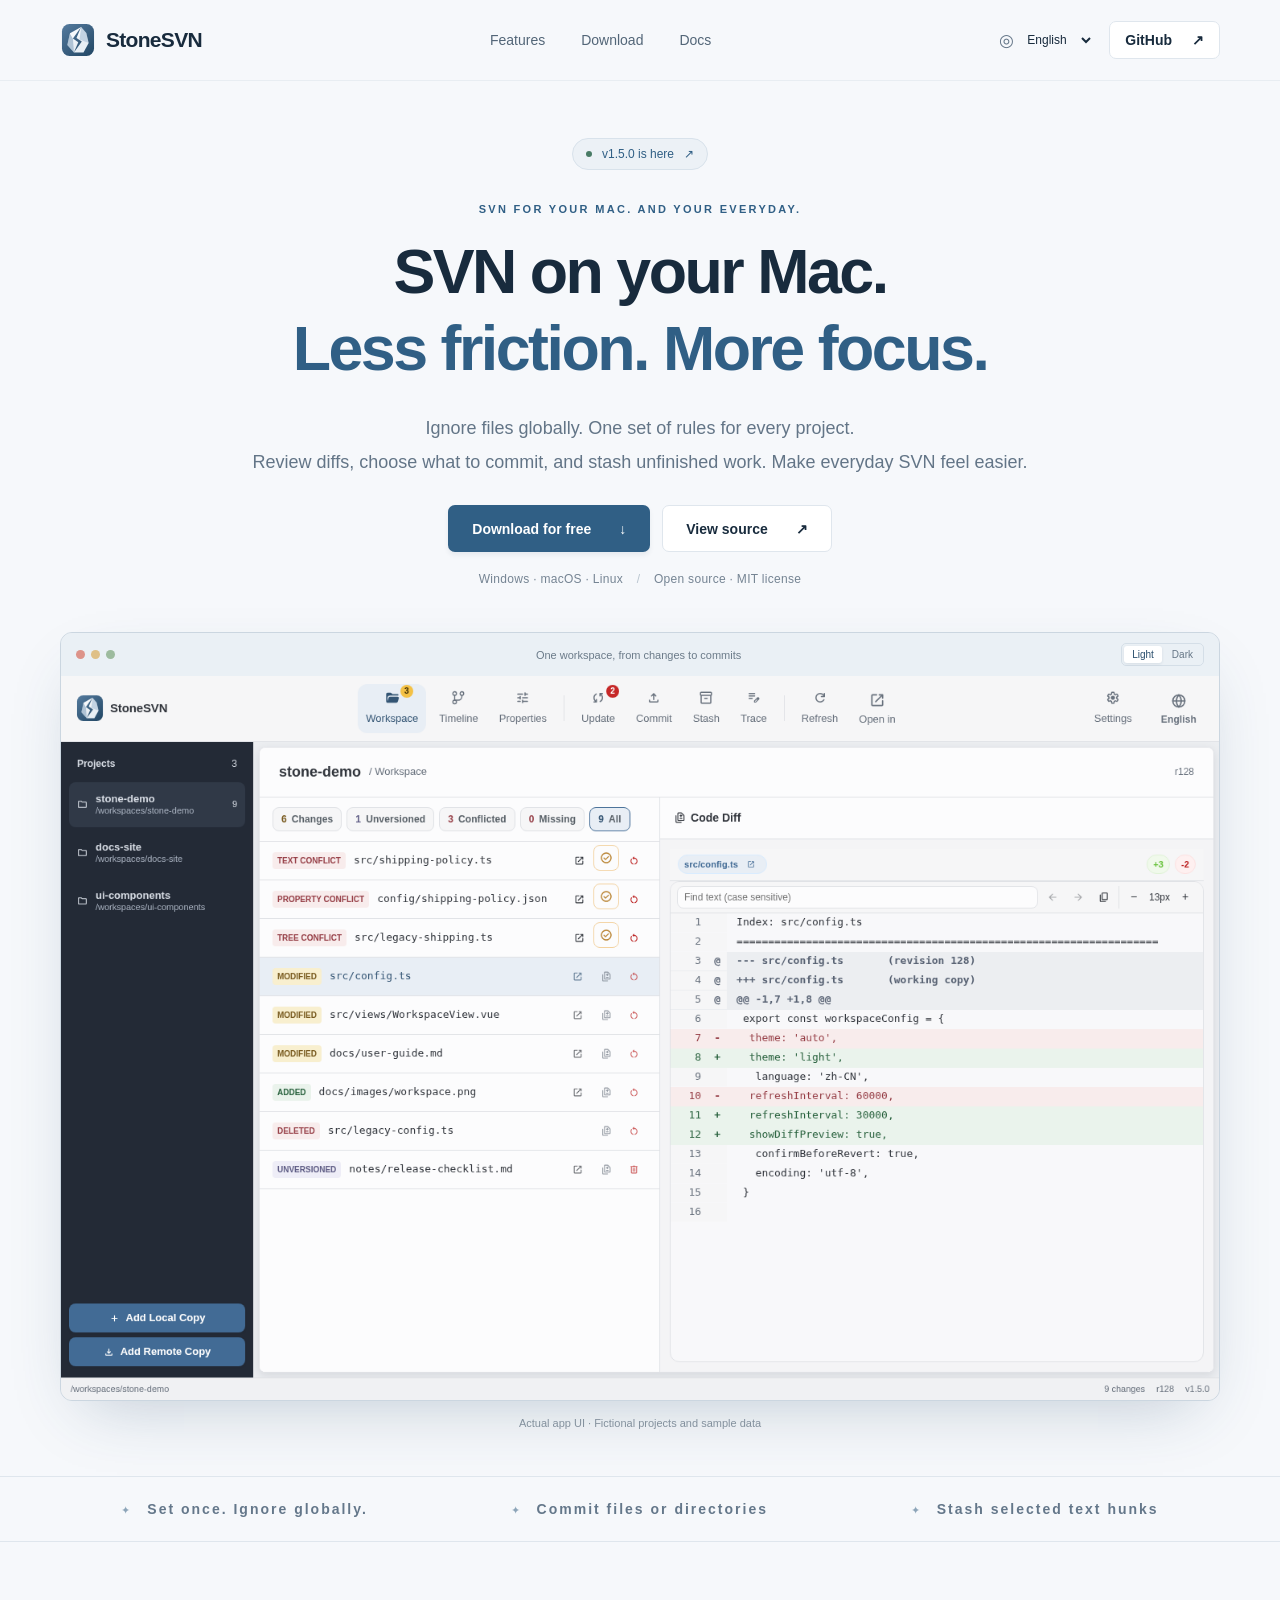
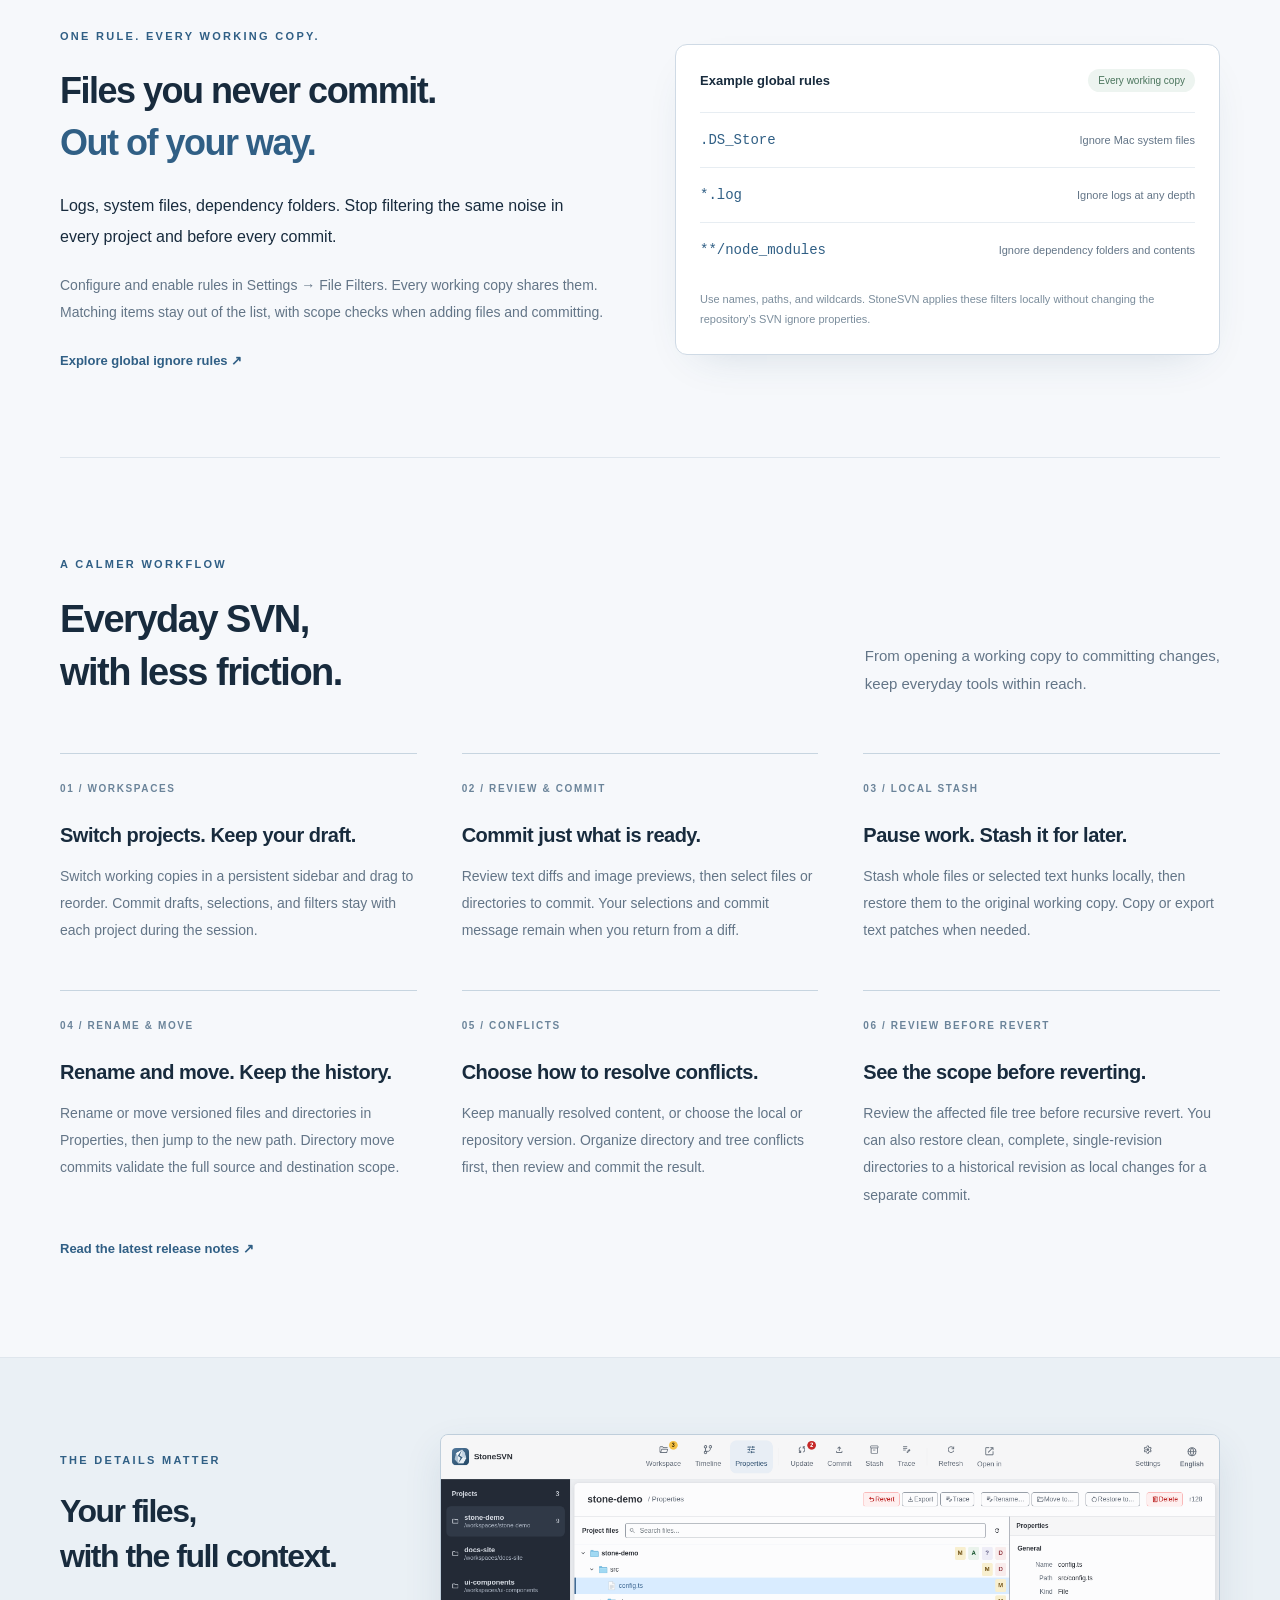
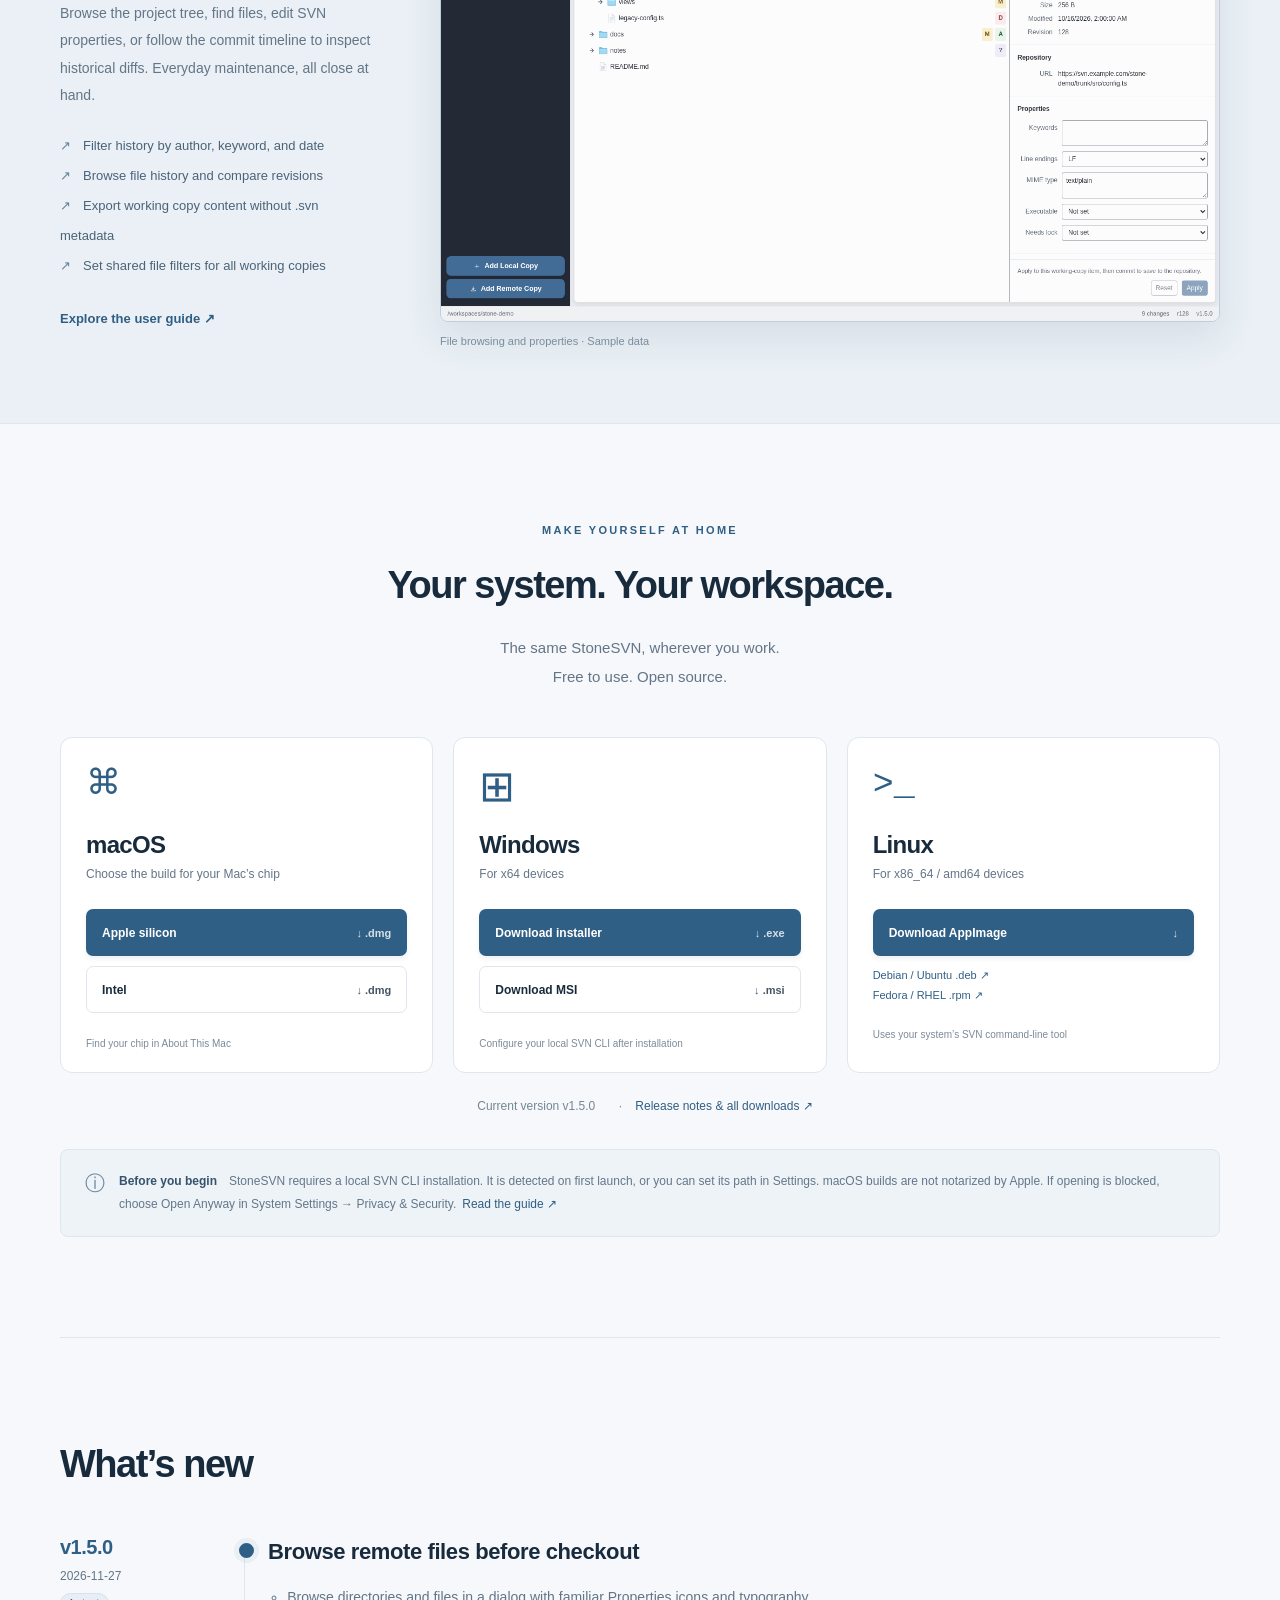
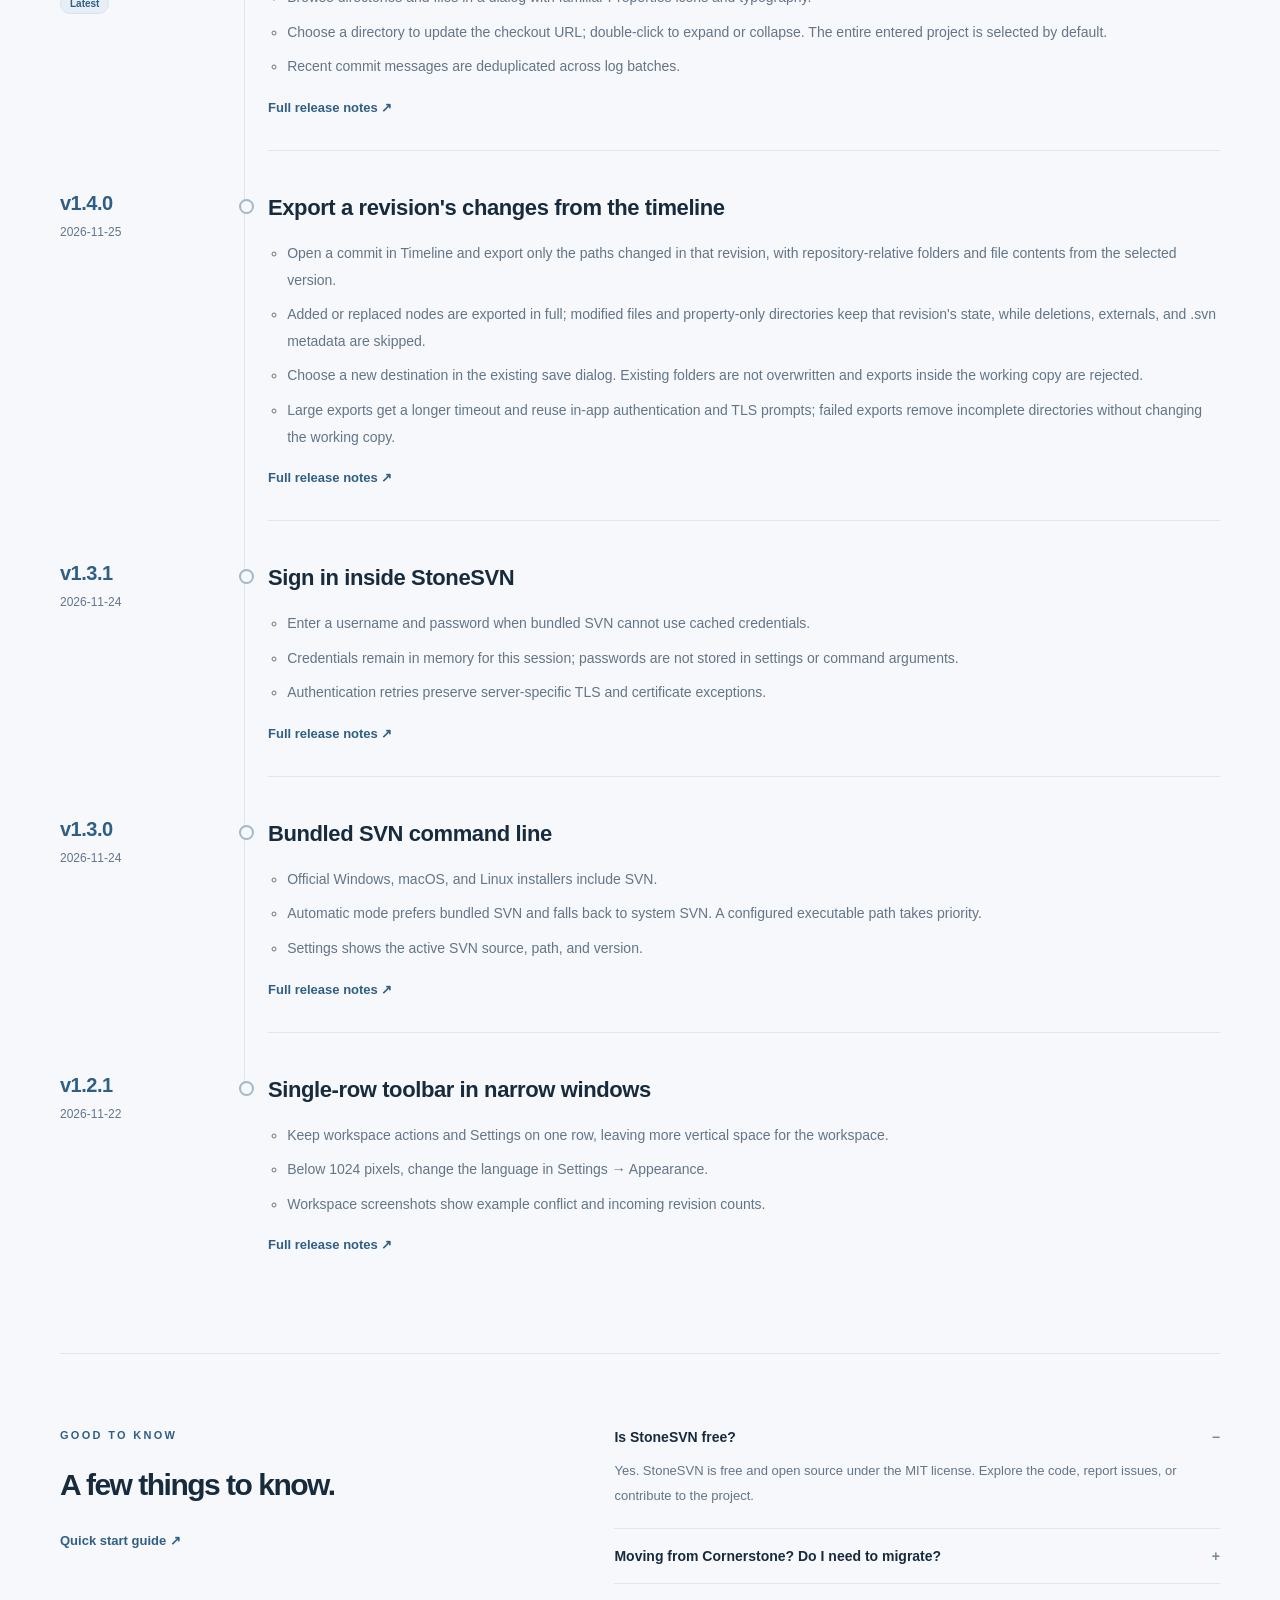
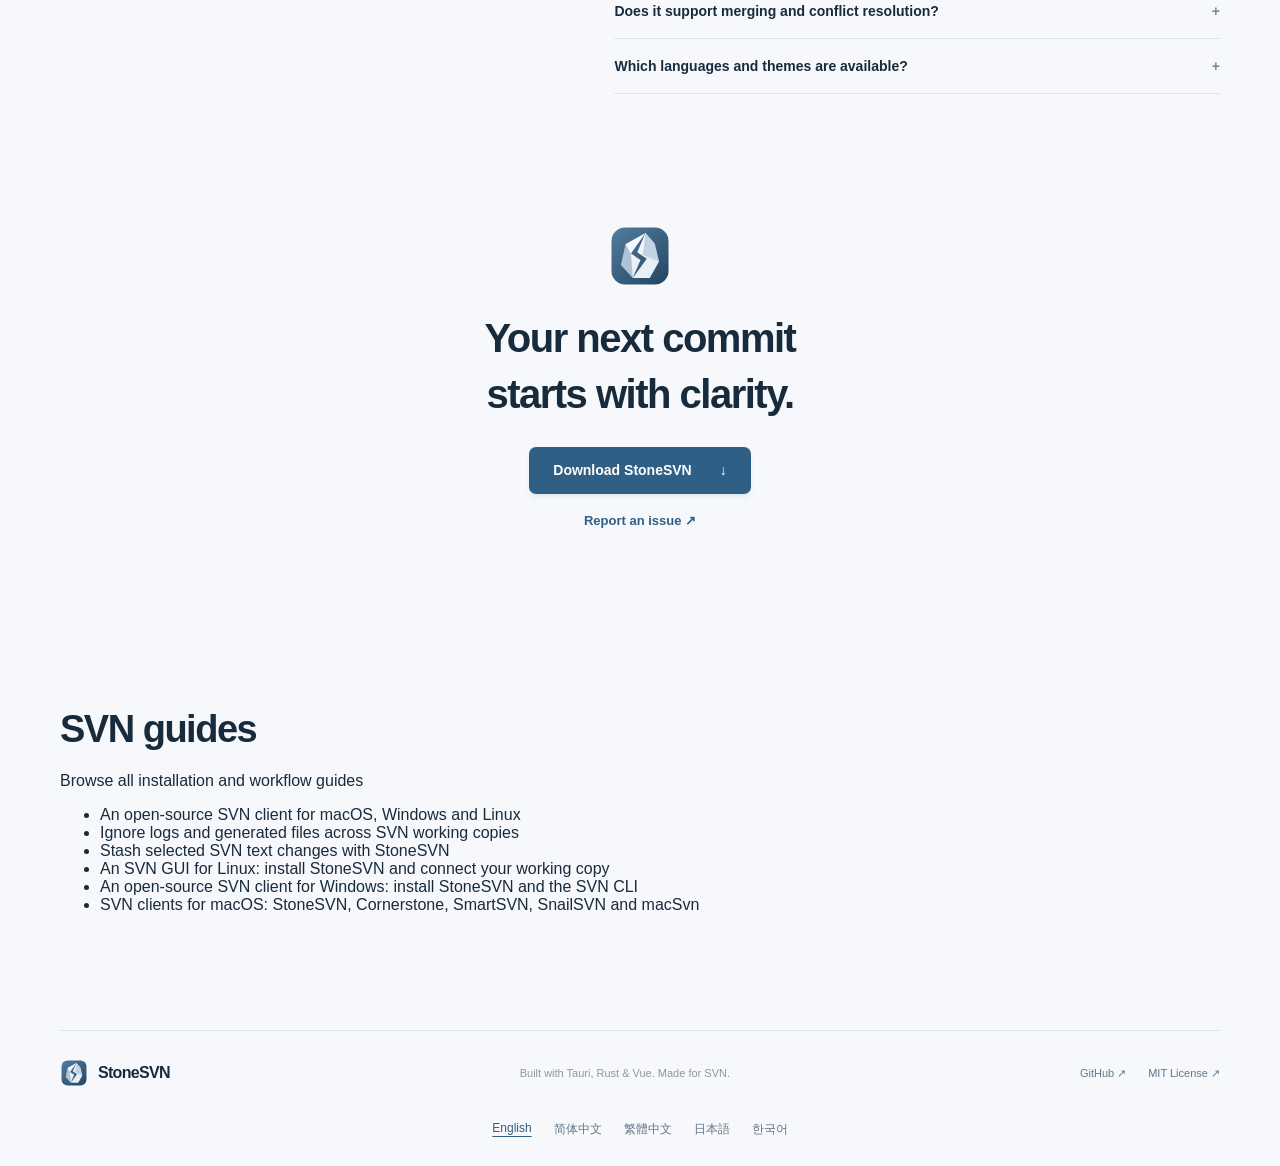
==== commit e1ce5e4f: "Sync v1.5.0 release notes and localized screenshots" ====
--- a/index.html
+++ b/index.html
@@ -22,42 +22,42 @@
 <meta property="og:locale:alternate" content="zh_TW">
 <meta property="og:locale:alternate" content="ja_JP">
 <meta property="og:locale:alternate" content="ko_KR">
-<meta property="og:image" content="https://stonesvn.github.io/assets/screenshots/en-workspace-light.png?v=1cb969f5da32a2624e8bffa41dfd8896d2826c1f">
+<meta property="og:image" content="https://stonesvn.github.io/assets/screenshots/en-workspace-light.png?v=800e03748c9fc052580ca96dd26383743ad32a0e">
 <meta property="og:image:width" content="1440">
 <meta property="og:image:height" content="900">
 <meta name="twitter:card" content="summary_large_image">
 <meta name="twitter:title" content="StoneSVN · SVN for macOS with Global Ignore | Windows &amp; Linux">
 <meta name="twitter:description" content="StoneSVN is a free, open-source SVN client for macOS, Windows and Linux. Ignore files globally, choose files or directories to commit, and stash selected text hunks.">
-<meta name="twitter:image" content="https://stonesvn.github.io/assets/screenshots/en-workspace-light.png?v=1cb969f5da32a2624e8bffa41dfd8896d2826c1f">
-<script type="application/ld+json">{"@context":"https://schema.org","@type":"SoftwareApplication","name":"StoneSVN","applicationCategory":"DeveloperApplication","operatingSystem":"Windows, macOS, Linux","inLanguage":"en","url":"https://stonesvn.github.io/en/","description":"StoneSVN is a free, open-source SVN client for macOS, Windows and Linux. Ignore files globally, choose files or directories to commit, and stash selected text hunks.","license":"https://opensource.org/license/mit","downloadUrl":"https://github.com/firzen/StoneSVN/releases/latest","image":"https://stonesvn.github.io/assets/screenshots/en-workspace-light.png?v=1cb969f5da32a2624e8bffa41dfd8896d2826c1f","softwareVersion":"1.4.0","datePublished":"2026-11-25T08:17:27Z","offers":{"@type":"Offer","price":"0","priceCurrency":"USD"}}</script>
+<meta name="twitter:image" content="https://stonesvn.github.io/assets/screenshots/en-workspace-light.png?v=800e03748c9fc052580ca96dd26383743ad32a0e">
+<script type="application/ld+json">{"@context":"https://schema.org","@type":"SoftwareApplication","name":"StoneSVN","applicationCategory":"DeveloperApplication","operatingSystem":"Windows, macOS, Linux","inLanguage":"en","url":"https://stonesvn.github.io/en/","description":"StoneSVN is a free, open-source SVN client for macOS, Windows and Linux. Ignore files globally, choose files or directories to commit, and stash selected text hunks.","license":"https://opensource.org/license/mit","downloadUrl":"https://github.com/firzen/StoneSVN/releases/latest","image":"https://stonesvn.github.io/assets/screenshots/en-workspace-light.png?v=800e03748c9fc052580ca96dd26383743ad32a0e","softwareVersion":"1.5.0","datePublished":"2026-11-27T09:21:38Z","offers":{"@type":"Offer","price":"0","priceCurrency":"USD"}}</script>
 </head>
 <body>
 <a class="skip" href="#main">Skip to content</a>
 <header class="header"><div class="container nav"><a class="brand" href="#" aria-label="StoneSVN home"><img src="/assets/stone.svg" alt="" width="36" height="36">StoneSVN</a><nav aria-label="Main navigation"><a href="#features">Features</a><a href="#download">Download</a><a href="https://github.com/firzen/StoneSVN/blob/main/README.md">Docs</a></nav><div class="nav-actions"><label class="language-label"><span aria-hidden="true">◎</span><select id="language" aria-label="Language / 语言"><option value="en" selected>English</option><option value="zh-CN">简体中文</option><option value="zh-TW">繁體中文</option><option value="ja">日本語</option><option value="ko">한국어</option></select></label><a class="github" href="https://github.com/firzen/StoneSVN">GitHub <span aria-hidden="true">↗</span></a></div></div></header>
 <main id="main">
 <section class="hero container">
-<a class="release" data-release-link href="https://github.com/firzen/StoneSVN/releases/tag/v1.4.0"><span class="dot"></span> <span data-release-label data-release-template="{version} is here">v1.4.0 is here</span> <span aria-hidden="true">↗</span></a>
+<a class="release" data-release-link href="https://github.com/firzen/StoneSVN/releases/tag/v1.5.0"><span class="dot"></span> <span data-release-label data-release-template="{version} is here">v1.5.0 is here</span> <span aria-hidden="true">↗</span></a>
 <p class="eyebrow">SVN FOR YOUR MAC. AND YOUR EVERYDAY.</p>
 <h1>SVN on your Mac.<br><span>Less friction. More focus.</span></h1>
 <p class="intro">Ignore files globally. One set of rules for every project.<br>Review diffs, choose what to commit, and stash unfinished work. Make everyday SVN feel easier.</p>
 <div class="hero-actions"><a class="button primary" href="#download">Download for free <span aria-hidden="true">↓</span></a><a class="button secondary" href="https://github.com/firzen/StoneSVN">View source <span aria-hidden="true">↗</span></a></div>
 <p class="platform-note">Windows · macOS · Linux <span> / </span> Open source · MIT license</p>
-<div class="product"><div class="product-bar"><span class="window-dots" aria-hidden="true"><i></i><i></i><i></i></span><span>One workspace, from changes to commits</span><div class="theme-switch" role="group" aria-label="Screenshot theme"><button type="button" data-theme="light" aria-pressed="true">Light</button><button type="button" data-theme="dark" aria-pressed="false">Dark</button></div></div><img id="workspace" data-release="1cb969f5da32a2624e8bffa41dfd8896d2826c1f" src="/assets/screenshots/en-workspace-light.png?v=1cb969f5da32a2624e8bffa41dfd8896d2826c1f" width="1440" height="900" alt="StoneSVN workspace: projects on the left, changed files in the center, and text diffs on the right" fetchpriority="high"></div>
+<div class="product"><div class="product-bar"><span class="window-dots" aria-hidden="true"><i></i><i></i><i></i></span><span>One workspace, from changes to commits</span><div class="theme-switch" role="group" aria-label="Screenshot theme"><button type="button" data-theme="light" aria-pressed="true">Light</button><button type="button" data-theme="dark" aria-pressed="false">Dark</button></div></div><img id="workspace" data-release="800e03748c9fc052580ca96dd26383743ad32a0e" src="/assets/screenshots/en-workspace-light.png?v=800e03748c9fc052580ca96dd26383743ad32a0e" width="1440" height="900" alt="StoneSVN workspace: projects on the left, changed files in the center, and text diffs on the right" fetchpriority="high"></div>
 <p class="caption">Actual app UI · Fictional projects and sample data</p>
 </section>
 <div class="principles"><div class="container"><span>Set once. Ignore globally.</span><span>Commit files or directories</span><span>Stash selected text hunks</span></div></div>
 <section class="ignore-section container" id="features"><div class="ignore-copy"><p class="eyebrow">ONE RULE. EVERY WORKING COPY.</p><h2>Files you never commit.<br><span>Out of your way.</span></h2><p class="ignore-intro">Logs, system files, dependency folders. Stop filtering the same noise in every project and before every commit.</p><p>Configure and enable rules in Settings → File Filters. Every working copy shares them. Matching items stay out of the list, with scope checks when adding files and committing.</p><a class="text-link" href="https://github.com/firzen/StoneSVN/blob/main/README.md#global-ignore-rules">Explore global ignore rules ↗</a></div><div class="ignore-example"><div class="rule-header"><span>Example global rules</span><span class="rule-badge">Every working copy</span></div><div class="rule-row"><code>.DS_Store</code><span>Ignore Mac system files</span></div><div class="rule-row"><code>*.log</code><span>Ignore logs at any depth</span></div><div class="rule-row"><code>**/node_modules</code><span>Ignore dependency folders and contents</span></div><p class="rule-footnote">Use names, paths, and wildcards. StoneSVN applies these filters locally without changing the repository’s SVN ignore properties.</p></div></section>
 <section class="section container" id="workflow"><div class="section-heading"><p class="eyebrow">A CALMER WORKFLOW</p><h2>Everyday SVN,<br>with less friction.</h2><p>From opening a working copy to committing changes,<br>keep everyday tools within reach.</p></div>
-<div class="features"><article><span class="feature-num">01 / WORKSPACES</span><h3>Switch projects. Keep your draft.</h3><p>Switch working copies in a persistent sidebar and drag to reorder. Commit drafts, selections, and filters stay with each project during the session.</p></article><article><span class="feature-num">02 / REVIEW & COMMIT</span><h3>Commit just what is ready.</h3><p>Review text diffs and image previews, then select files or directories to commit. Your selections and commit message remain when you return from a diff.</p></article><article><span class="feature-num">03 / LOCAL STASH</span><h3>Pause work. Stash it for later.</h3><p>Stash whole files or selected text hunks locally, then restore them to the original working copy. Copy or export text patches when needed.</p></article><article><span class="feature-num">04 / RENAME & MOVE</span><h3>Rename and move. Keep the history.</h3><p>Rename or move versioned files and directories in Properties, then jump to the new path. Directory move commits validate the full source and destination scope.</p></article><article><span class="feature-num">05 / CONFLICTS</span><h3>Choose how to resolve conflicts.</h3><p>Keep manually resolved content, or choose the local or repository version. Organize directory and tree conflicts first, then review and commit the result.</p></article><article><span class="feature-num">06 / REVIEW BEFORE REVERT</span><h3>See the scope before reverting.</h3><p>Review the affected file tree before recursive revert. You can also restore clean, complete, single-revision directories to a historical revision as local changes for a separate commit.</p></article></div><p class="maintenance-note"><a class="text-link" data-release-link href="https://github.com/firzen/StoneSVN/releases/tag/v1.4.0">Read the latest release notes ↗</a></p>
+<div class="features"><article><span class="feature-num">01 / WORKSPACES</span><h3>Switch projects. Keep your draft.</h3><p>Switch working copies in a persistent sidebar and drag to reorder. Commit drafts, selections, and filters stay with each project during the session.</p></article><article><span class="feature-num">02 / REVIEW & COMMIT</span><h3>Commit just what is ready.</h3><p>Review text diffs and image previews, then select files or directories to commit. Your selections and commit message remain when you return from a diff.</p></article><article><span class="feature-num">03 / LOCAL STASH</span><h3>Pause work. Stash it for later.</h3><p>Stash whole files or selected text hunks locally, then restore them to the original working copy. Copy or export text patches when needed.</p></article><article><span class="feature-num">04 / RENAME & MOVE</span><h3>Rename and move. Keep the history.</h3><p>Rename or move versioned files and directories in Properties, then jump to the new path. Directory move commits validate the full source and destination scope.</p></article><article><span class="feature-num">05 / CONFLICTS</span><h3>Choose how to resolve conflicts.</h3><p>Keep manually resolved content, or choose the local or repository version. Organize directory and tree conflicts first, then review and commit the result.</p></article><article><span class="feature-num">06 / REVIEW BEFORE REVERT</span><h3>See the scope before reverting.</h3><p>Review the affected file tree before recursive revert. You can also restore clean, complete, single-revision directories to a historical revision as local changes for a separate commit.</p></article></div><p class="maintenance-note"><a class="text-link" data-release-link href="https://github.com/firzen/StoneSVN/releases/tag/v1.5.0">Read the latest release notes ↗</a></p>
 </section>
-<section class="detail-wrap"><div class="container detail"><div><p class="eyebrow">THE DETAILS MATTER</p><h2>Your files,<br>with the full context.</h2><p>Browse the project tree, find files, edit SVN properties, or follow the commit timeline to inspect historical diffs. Everyday maintenance, all close at hand.</p><ul><li>Filter history by author, keyword, and date</li><li>Browse file history and compare revisions</li><li>Export working copy content without .svn metadata</li><li>Set shared file filters for all working copies</li></ul><a class="text-link" href="https://github.com/firzen/StoneSVN/blob/main/docs/user-guide.md">Explore the user guide <span aria-hidden="true">↗</span></a></div><figure><img src="/assets/screenshots/en-properties.png?v=1cb969f5da32a2624e8bffa41dfd8896d2826c1f" alt="StoneSVN properties view with file tree, file information, and SVN property editing" width="1440" height="900" loading="lazy"><figcaption>File browsing and properties · Sample data</figcaption></figure></div></section>
+<section class="detail-wrap"><div class="container detail"><div><p class="eyebrow">THE DETAILS MATTER</p><h2>Your files,<br>with the full context.</h2><p>Browse the project tree, find files, edit SVN properties, or follow the commit timeline to inspect historical diffs. Everyday maintenance, all close at hand.</p><ul><li>Filter history by author, keyword, and date</li><li>Browse file history and compare revisions</li><li>Export working copy content without .svn metadata</li><li>Set shared file filters for all working copies</li></ul><a class="text-link" href="https://github.com/firzen/StoneSVN/blob/main/docs/user-guide.md">Explore the user guide <span aria-hidden="true">↗</span></a></div><figure><img src="/assets/screenshots/en-properties.png?v=800e03748c9fc052580ca96dd26383743ad32a0e" alt="StoneSVN properties view with file tree, file information, and SVN property editing" width="1440" height="900" loading="lazy"><figcaption>File browsing and properties · Sample data</figcaption></figure></div></section>
 <section class="section container downloads" id="download"><div class="section-heading centered"><p class="eyebrow">MAKE YOURSELF AT HOME</p><h2>Your system. Your workspace.</h2><p>The same StoneSVN, wherever you work.<br>Free to use. Open source.</p></div><div class="download-grid">
 <article class="download-card"><div class="os-icon" aria-hidden="true">⌘</div><h3>macOS</h3><p>Choose the build for your Mac’s chip</p><a class="button primary" data-release-asset="mac-arm" href="https://github.com/firzen/StoneSVN/releases/latest">Apple silicon <span>↓ .dmg</span></a><a class="button secondary" data-release-asset="mac-intel" href="https://github.com/firzen/StoneSVN/releases/latest">Intel <span>↓ .dmg</span></a><small>Find your chip in About This Mac</small></article>
 <article class="download-card"><div class="os-icon windows" aria-hidden="true">⊞</div><h3>Windows</h3><p>For x64 devices</p><a class="button primary" data-release-asset="windows-exe" href="https://github.com/firzen/StoneSVN/releases/latest">Download installer <span>↓ .exe</span></a><a class="button secondary" data-release-asset="windows-msi" href="https://github.com/firzen/StoneSVN/releases/latest">Download MSI <span>↓ .msi</span></a><small>Configure your local SVN CLI after installation</small></article>
 <article class="download-card"><div class="os-icon" aria-hidden="true">&gt;_</div><h3>Linux</h3><p>For x86_64 / amd64 devices</p><a class="button primary" data-release-asset="linux-appimage" href="https://github.com/firzen/StoneSVN/releases/latest">Download AppImage <span>↓</span></a><div class="linux-links"><a data-release-asset="linux-deb" href="https://github.com/firzen/StoneSVN/releases/latest">Debian / Ubuntu .deb ↗</a><a data-release-asset="linux-rpm" href="https://github.com/firzen/StoneSVN/releases/latest">Fedora / RHEL .rpm ↗</a></div><small>Uses your system’s SVN command-line tool</small></article></div>
-<p class="release-note"><span data-release-label data-release-template="Current version {version}">Current version v1.4.0</span> <span>·</span> <a data-release-link href="https://github.com/firzen/StoneSVN/releases/tag/v1.4.0">Release notes &amp; all downloads ↗</a></p>
+<p class="release-note"><span data-release-label data-release-template="Current version {version}">Current version v1.5.0</span> <span>·</span> <a data-release-link href="https://github.com/firzen/StoneSVN/releases/tag/v1.5.0">Release notes &amp; all downloads ↗</a></p>
 <div class="install-note"><span aria-hidden="true">ⓘ</span><p><strong>Before you begin</strong>　StoneSVN requires a local SVN CLI installation. It is detected on first launch, or you can set its path in Settings. macOS builds are not notarized by Apple. If opening is blocked, choose Open Anyway in System Settings → Privacy &amp; Security.<a href="https://github.com/firzen/StoneSVN/blob/main/docs/macos-distribution.md">Read the guide ↗</a></p></div></section>
-<section class="section container release-history" id="release-notes" aria-labelledby="release-heading"><h2 id="release-heading">What’s new</h2><ol class="release-timeline" role="list"><li class="release-entry is-latest"><div class="release-meta"><a class="release-version" href="https://github.com/firzen/StoneSVN/releases/tag/v1.4.0">v1.4.0</a><time datetime="2026-11-25T08:17:27Z">2026-11-25</time><span class="release-latest">Latest</span></div><article class="release-content" aria-labelledby="release-v1.4.0"><h3 id="release-v1.4.0">Export a revision's changes from the timeline</h3><ul><li>Open a commit in Timeline and export only the paths changed in that revision, with repository-relative folders and file contents from the selected version.</li><li>Added or replaced nodes are exported in full; modified files and property-only directories keep that revision's state, while deletions, externals, and .svn metadata are skipped.</li><li>Choose a new destination in the existing save dialog. Existing folders are not overwritten and exports inside the working copy are rejected.</li><li>Large exports get a longer timeout and reuse in-app authentication and TLS prompts; failed exports remove incomplete directories without changing the working copy.</li></ul><a class="text-link" href="https://github.com/firzen/StoneSVN/releases/tag/v1.4.0">Full release notes ↗</a></article></li><li class="release-entry"><div class="release-meta"><a class="release-version" href="https://github.com/firzen/StoneSVN/releases/tag/v1.3.1">v1.3.1</a><time datetime="2026-11-24T16:03:08Z">2026-11-24</time></div><article class="release-content" aria-labelledby="release-v1.3.1"><h3 id="release-v1.3.1">Sign in inside StoneSVN</h3><ul><li>Enter a username and password when bundled SVN cannot use cached credentials.</li><li>Credentials remain in memory for this session; passwords are not stored in settings or command arguments.</li><li>Authentication retries preserve server-specific TLS and certificate exceptions.</li></ul><a class="text-link" href="https://github.com/firzen/StoneSVN/releases/tag/v1.3.1">Full release notes ↗</a></article></li><li class="release-entry"><div class="release-meta"><a class="release-version" href="https://github.com/firzen/StoneSVN/releases/tag/v1.3.0">v1.3.0</a><time datetime="2026-11-24T14:22:38Z">2026-11-24</time></div><article class="release-content" aria-labelledby="release-v1.3.0"><h3 id="release-v1.3.0">Bundled SVN command line</h3><ul><li>Official Windows, macOS, and Linux installers include SVN.</li><li>Automatic mode prefers bundled SVN and falls back to system SVN. A configured executable path takes priority.</li><li>Settings shows the active SVN source, path, and version.</li></ul><a class="text-link" href="https://github.com/firzen/StoneSVN/releases/tag/v1.3.0">Full release notes ↗</a></article></li><li class="release-entry"><div class="release-meta"><a class="release-version" href="https://github.com/firzen/StoneSVN/releases/tag/v1.2.1">v1.2.1</a><time datetime="2026-11-22T16:05:21Z">2026-11-22</time></div><article class="release-content" aria-labelledby="release-v1.2.1"><h3 id="release-v1.2.1">Single-row toolbar in narrow windows</h3><ul><li>Keep workspace actions and Settings on one row, leaving more vertical space for the workspace.</li><li>Below 1024 pixels, change the language in Settings → Appearance.</li><li>Workspace screenshots show example conflict and incoming revision counts.</li></ul><a class="text-link" href="https://github.com/firzen/StoneSVN/releases/tag/v1.2.1">Full release notes ↗</a></article></li><li class="release-entry"><div class="release-meta"><a class="release-version" href="https://github.com/firzen/StoneSVN/releases/tag/v1.2.0">v1.2.0</a><time datetime="2026-11-18T08:25:15Z">2026-11-18</time></div><article class="release-content" aria-labelledby="release-v1.2.0"><h3 id="release-v1.2.0">Side-by-side conflict review and resolution</h3><ul><li>Compare incoming and local content side by side, navigate conflict blocks, and edit the reviewed result before marking conflicts resolved.</li><li>Preview conflicts read-only in the workspace; conflicted files appear first, support double-click navigation, and have a yellow count badge.</li><li>Review property values separately from file content and inspect tree-conflict causes; unsupported cases retain a manual-resolution path.</li><li>See incoming revision counts on Update, refresh with F5 or macOS Command-R, and read longer timeline revision numbers.</li></ul><a class="text-link" href="https://github.com/firzen/StoneSVN/releases/tag/v1.2.0">Full release notes ↗</a></article></li></ol></section><section class="faq-section container"><div><p class="eyebrow">GOOD TO KNOW</p><h2>A few things to know.</h2><a class="text-link" href="https://github.com/firzen/StoneSVN/blob/main/QUICKSTART.md">Quick start guide ↗</a></div><div class="faq"><details open><summary>Is StoneSVN free?</summary><p>Yes. StoneSVN is free and open source under the MIT license. Explore the code, report issues, or contribute to the project.</p></details><details><summary>Moving from Cornerstone? Do I need to migrate?</summary><p>No. StoneSVN uses your local SVN CLI to open existing working copies or check out remote repositories. Start with the quick start guide if you are new to the app.</p></details><details><summary>Does it support merging and conflict resolution?</summary><p>Conflict actions support manually resolved content or the local/repository version. Organize directory and tree conflicts before marking them resolved. General Merge, Switch, and line-by-line Blame interfaces are still unavailable.</p></details><details><summary>Which languages and themes are available?</summary><p>The app supports Simplified Chinese, Traditional Chinese, English, Japanese, and Korean, with light and dark themes available in Settings.</p></details></div></section>
+<section class="section container release-history" id="release-notes" aria-labelledby="release-heading"><h2 id="release-heading">What’s new</h2><ol class="release-timeline" role="list"><li class="release-entry is-latest"><div class="release-meta"><a class="release-version" href="https://github.com/firzen/StoneSVN/releases/tag/v1.5.0">v1.5.0</a><time datetime="2026-11-27T09:21:38Z">2026-11-27</time><span class="release-latest">Latest</span></div><article class="release-content" aria-labelledby="release-v1.5.0"><h3 id="release-v1.5.0">Browse remote files before checkout</h3><ul><li>Browse directories and files in a dialog with familiar Properties icons and typography.</li><li>Choose a directory to update the checkout URL; double-click to expand or collapse. The entire entered project is selected by default.</li><li>Recent commit messages are deduplicated across log batches.</li></ul><a class="text-link" href="https://github.com/firzen/StoneSVN/releases/tag/v1.5.0">Full release notes ↗</a></article></li><li class="release-entry"><div class="release-meta"><a class="release-version" href="https://github.com/firzen/StoneSVN/releases/tag/v1.4.0">v1.4.0</a><time datetime="2026-11-25T08:17:27Z">2026-11-25</time></div><article class="release-content" aria-labelledby="release-v1.4.0"><h3 id="release-v1.4.0">Export a revision's changes from the timeline</h3><ul><li>Open a commit in Timeline and export only the paths changed in that revision, with repository-relative folders and file contents from the selected version.</li><li>Added or replaced nodes are exported in full; modified files and property-only directories keep that revision's state, while deletions, externals, and .svn metadata are skipped.</li><li>Choose a new destination in the existing save dialog. Existing folders are not overwritten and exports inside the working copy are rejected.</li><li>Large exports get a longer timeout and reuse in-app authentication and TLS prompts; failed exports remove incomplete directories without changing the working copy.</li></ul><a class="text-link" href="https://github.com/firzen/StoneSVN/releases/tag/v1.4.0">Full release notes ↗</a></article></li><li class="release-entry"><div class="release-meta"><a class="release-version" href="https://github.com/firzen/StoneSVN/releases/tag/v1.3.1">v1.3.1</a><time datetime="2026-11-24T16:03:08Z">2026-11-24</time></div><article class="release-content" aria-labelledby="release-v1.3.1"><h3 id="release-v1.3.1">Sign in inside StoneSVN</h3><ul><li>Enter a username and password when bundled SVN cannot use cached credentials.</li><li>Credentials remain in memory for this session; passwords are not stored in settings or command arguments.</li><li>Authentication retries preserve server-specific TLS and certificate exceptions.</li></ul><a class="text-link" href="https://github.com/firzen/StoneSVN/releases/tag/v1.3.1">Full release notes ↗</a></article></li><li class="release-entry"><div class="release-meta"><a class="release-version" href="https://github.com/firzen/StoneSVN/releases/tag/v1.3.0">v1.3.0</a><time datetime="2026-11-24T14:22:38Z">2026-11-24</time></div><article class="release-content" aria-labelledby="release-v1.3.0"><h3 id="release-v1.3.0">Bundled SVN command line</h3><ul><li>Official Windows, macOS, and Linux installers include SVN.</li><li>Automatic mode prefers bundled SVN and falls back to system SVN. A configured executable path takes priority.</li><li>Settings shows the active SVN source, path, and version.</li></ul><a class="text-link" href="https://github.com/firzen/StoneSVN/releases/tag/v1.3.0">Full release notes ↗</a></article></li><li class="release-entry"><div class="release-meta"><a class="release-version" href="https://github.com/firzen/StoneSVN/releases/tag/v1.2.1">v1.2.1</a><time datetime="2026-11-22T16:05:21Z">2026-11-22</time></div><article class="release-content" aria-labelledby="release-v1.2.1"><h3 id="release-v1.2.1">Single-row toolbar in narrow windows</h3><ul><li>Keep workspace actions and Settings on one row, leaving more vertical space for the workspace.</li><li>Below 1024 pixels, change the language in Settings → Appearance.</li><li>Workspace screenshots show example conflict and incoming revision counts.</li></ul><a class="text-link" href="https://github.com/firzen/StoneSVN/releases/tag/v1.2.1">Full release notes ↗</a></article></li></ol></section><section class="faq-section container"><div><p class="eyebrow">GOOD TO KNOW</p><h2>A few things to know.</h2><a class="text-link" href="https://github.com/firzen/StoneSVN/blob/main/QUICKSTART.md">Quick start guide ↗</a></div><div class="faq"><details open><summary>Is StoneSVN free?</summary><p>Yes. StoneSVN is free and open source under the MIT license. Explore the code, report issues, or contribute to the project.</p></details><details><summary>Moving from Cornerstone? Do I need to migrate?</summary><p>No. StoneSVN uses your local SVN CLI to open existing working copies or check out remote repositories. Start with the quick start guide if you are new to the app.</p></details><details><summary>Does it support merging and conflict resolution?</summary><p>Conflict actions support manually resolved content or the local/repository version. Organize directory and tree conflicts before marking them resolved. General Merge, Switch, and line-by-line Blame interfaces are still unavailable.</p></details><details><summary>Which languages and themes are available?</summary><p>The app supports Simplified Chinese, Traditional Chinese, English, Japanese, and Korean, with light and dark themes available in Settings.</p></details></div></section>
 <section class="closing container"><img src="/assets/stone.svg" alt="" width="64" height="64"><h2>Your next commit<br>starts with clarity.</h2><a class="button primary" href="#download">Download StoneSVN <span aria-hidden="true">↓</span></a><a class="text-link" href="https://github.com/firzen/StoneSVN/issues">Report an issue ↗</a></section>
 <section class="section container" id="guides"><h2>SVN guides</h2><p><a href="/en/guides/">Browse all installation and workflow guides</a></p><ul><li><a href="/en/guides/svn-client-macos/">An open-source SVN client for macOS, Windows and Linux</a></li><li><a href="/en/guides/svn-global-ignore/">Ignore logs and generated files across SVN working copies</a></li><li><a href="/en/guides/svn-stash-selected-hunks/">Stash selected SVN text changes with StoneSVN</a></li><li><a href="/en/guides/svn-client-linux/">An SVN GUI for Linux: install StoneSVN and connect your working copy</a></li><li><a href="/en/guides/svn-client-windows/">An open-source SVN client for Windows: install StoneSVN and the SVN CLI</a></li><li><a href="/en/guides/svn-clients-macos-compared/">SVN clients for macOS: StoneSVN, Cornerstone, SmartSVN, SnailSVN and macSvn</a></li></ul></section></main>
 <footer class="container footer"><a class="brand" href="#"><img src="/assets/stone.svg" alt="" width="28" height="28">StoneSVN</a><span>Built with Tauri, Rust & Vue. Made for SVN.</span><div><a href="https://github.com/firzen/StoneSVN">GitHub ↗</a><a href="https://github.com/firzen/StoneSVN/blob/main/LICENSE">MIT License ↗</a></div></footer><nav class="language-links container" aria-label="Languages"><a href="/en/" lang="en" hreflang="en" aria-current="page">English</a><a href="/zh-CN/" lang="zh-CN" hreflang="zh-CN">简体中文</a><a href="/zh-TW/" lang="zh-TW" hreflang="zh-TW">繁體中文</a><a href="/ja/" lang="ja" hreflang="ja">日本語</a><a href="/ko/" lang="ko" hreflang="ko">한국어</a></nav>
